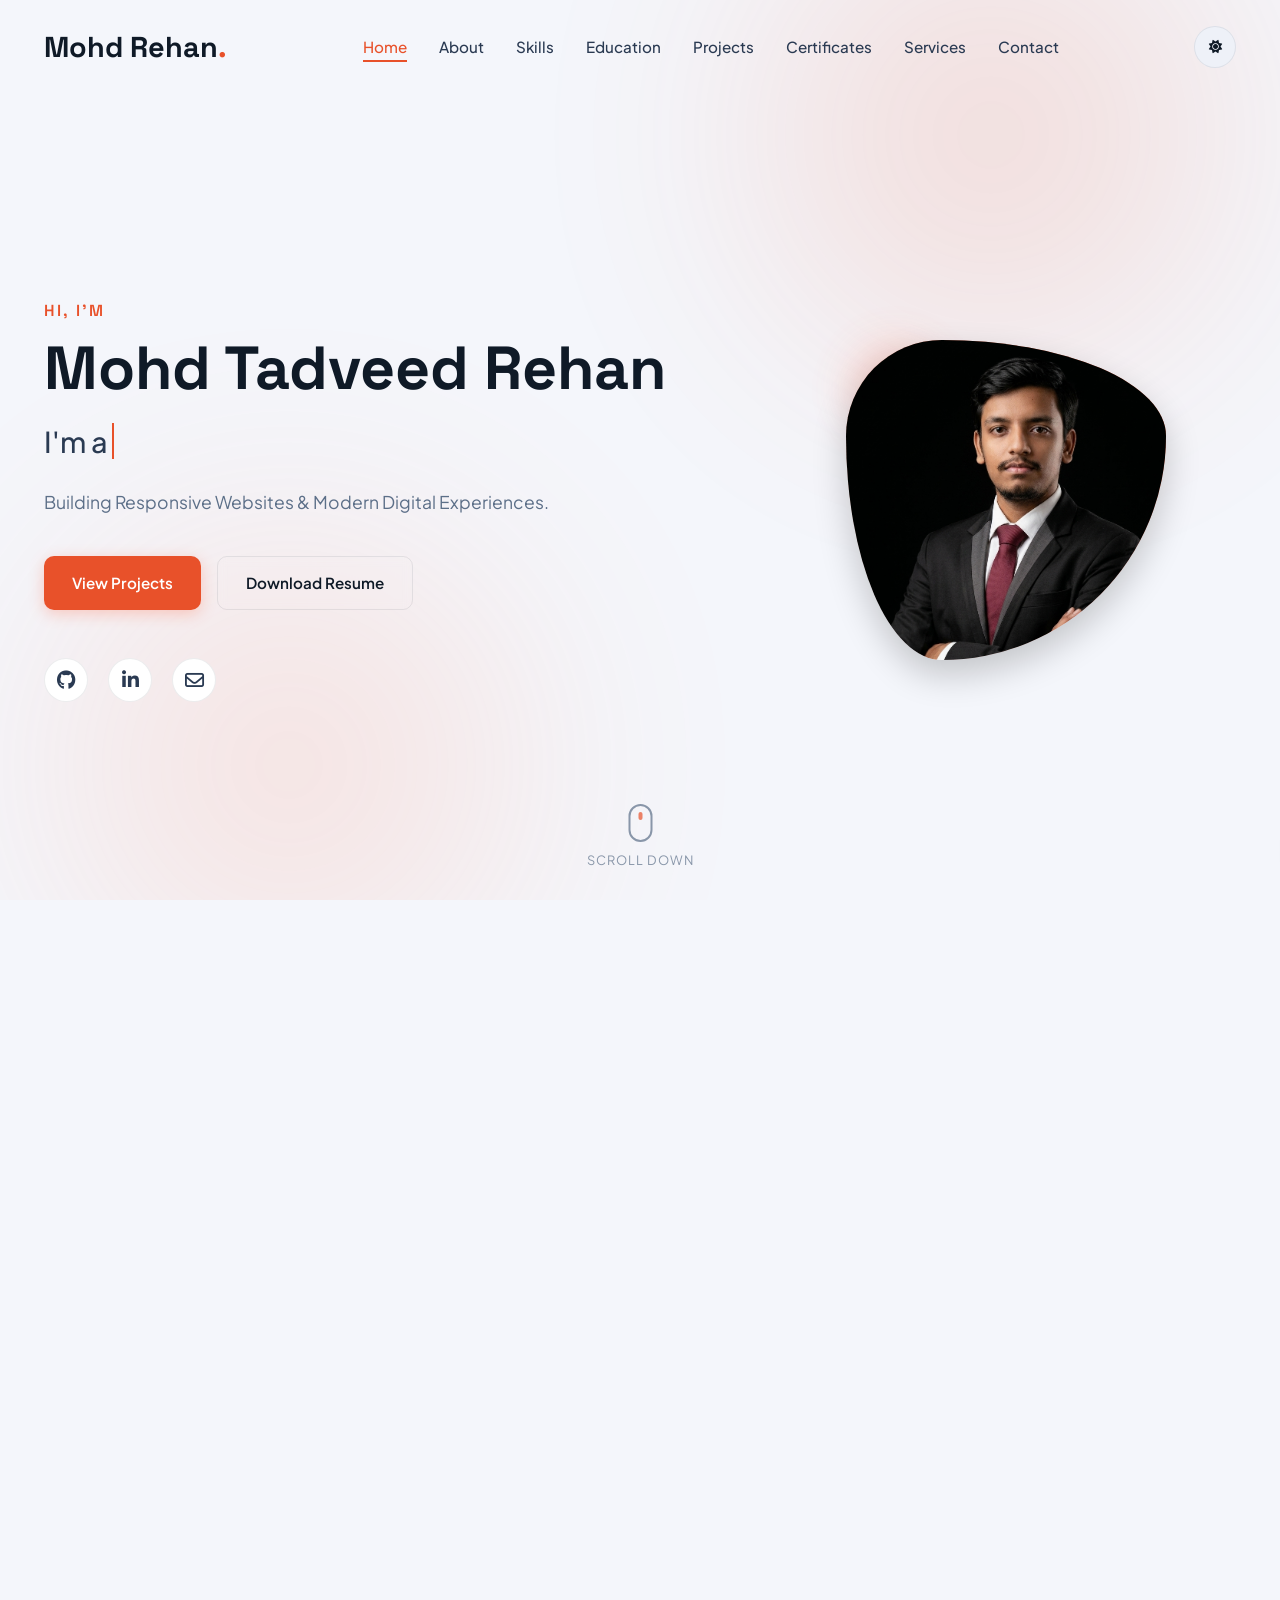
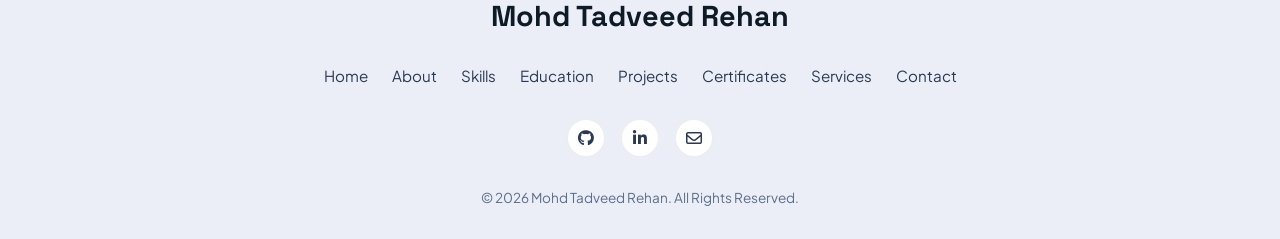
==== index.html @ b13b18f3 "#" ====
<!DOCTYPE html>
<html lang="en">

<head>
    <meta charset="UTF-8">
    <meta name="viewport" content="width=device-width, initial-scale=1.0">
    <meta name="description"
        content="Mohd Tadveed Rehan - Premium Web Developer Portfolio. Frontend Developer, Web Developer, and BCA Student specialized in building responsive modern digital experiences.">
    <meta name="keywords"
        content="Mohd Tadveed Rehan, Web Developer, Frontend Developer, BCA Student, Portfolio, HTML, CSS, JavaScript, Responsive Design">
    <meta name="author" content="Mohd Tadveed Rehan">
    
    <!-- Open Graph / Facebook -->
    <meta property="og:type" content="website">
    <meta property="og:url" content="https://portfolio-gamma-brown-76.vercel.app">
    <meta property="og:title" content="Mohd Tadveed Rehan | Premium Web Developer Portfolio">
    <meta property="og:description" content="Frontend Developer, Web Developer, and BCA Student specialized in building responsive modern digital experiences.">
    <meta property="og:image" content="assets/images/preview.png">

    <!-- Twitter -->
    <meta property="twitter:card" content="summary_large_image">
    <meta property="twitter:url" content="https://portfolio-gamma-brown-76.vercel.app">
    <meta property="twitter:title" content="Mohd Tadveed Rehan | Premium Web Developer Portfolio">
    <meta property="twitter:description" content="Frontend Developer, Web Developer, and BCA Student specialized in building responsive modern digital experiences.">
    <meta property="twitter:image" content="assets/images/preview.png">

    <title>Mohd Tadveed Rehan | Portfolio</title>
    
    <!-- Custom SVG Favicon -->
    <link rel="icon" type="image/svg+xml" href="data:image/svg+xml,%3Csvg xmlns='http://www.w3.org/2000/svg' viewBox='0 0 100 100'%3E%3Crect width='100' height='100' rx='22' fill='%230a1220'/%3E%3Ctext y='.74em' x='15' font-size='56' font-family='monospace' font-weight='bold' fill='%23ff6b4a'%3EM%3C/text%3E%3Ctext y='.74em' x='50' font-size='56' font-family='monospace' font-weight='bold' fill='%23ff9473'%3ER%3C/text%3E%3C/svg%3E">
    
    <link rel="stylesheet" href="https://cdnjs.cloudflare.com/ajax/libs/font-awesome/6.4.0/css/all.min.css">
    
    <!-- Early theme init script to prevent layout flashes -->
    <script>
        (function() {
            const theme = localStorage.getItem('portfolio-theme') || 'dark';
            document.documentElement.setAttribute('data-theme', theme);
        })();
    </script>
    
    <!-- Main Stylesheet -->
    <link rel="stylesheet" href="style.css">
</head>

<body>

    <div id="scroll-progress"></div>

    <div class="custom-cursor"></div>
    <div class="custom-cursor-dot"></div>

    <header class="header">
        <div class="nav-container container">
            <a href="#" class="logo">Mohd Rehan<span>.</span></a>

            <nav class="nav-menu" id="nav-menu">
                <ul class="nav-list">
                    <li><a href="#home" class="nav-link active">Home</a></li>
                    <li><a href="#about" class="nav-link">About</a></li>
                    <li><a href="#skills" class="nav-link">Skills</a></li>
                    <li><a href="#education" class="nav-link">Education</a></li>
                    <li><a href="#projects" class="nav-link">Projects</a></li>
                    <li><a href="#certificates" class="nav-link">Certificates</a></li>
                    <li><a href="#services" class="nav-link">Services</a></li>
                    <li><a href="#contact" class="nav-link">Contact</a></li>
                </ul>
            </nav>

            <div class="nav-actions">
                <button id="theme-toggle" type="button" aria-label="Toggle theme" class="theme-btn">
                    <i class="fas fa-moon"></i>
                </button>
                <button class="hamburger" id="hamburger" aria-label="Menu" type="button">
                    <span class="bar"></span>
                    <span class="bar"></span>
                    <span class="bar"></span>
                </button>
            </div>
        </div>
    </header>

    <main>
        <section id="home" class="hero-section">
            <canvas id="particle-canvas"></canvas>
            <div class="gradient-blob blob-1"></div>
            <div class="gradient-blob blob-2"></div>

            <div class="container hero-container">
                <div class="hero-content">
                    <p class="hero-greeting">Hi, I'm</p>
                    <h1 class="hero-title">Mohd Tadveed Rehan</h1>
                    <h2 class="hero-subtitle">I'm a <span class="typing-text"
                            data-words='["Web Developer","Web Designer","BCA Student"]'></span>
                    </h2>
                    <p class="hero-tagline">Building Responsive Websites & Modern Digital Experiences.</p>

                    <div class="hero-cta">
                        <a href="#projects" class="btn btn-primary">View Projects</a>
                        <a href="assets/Mohd Rehan Resume.pdf" class="btn btn-secondary">Download Resume</a>
                    </div>

                    <div class="hero-socials">
                        <a href="https://github.com/mohdrehxn" target="_blank" rel="noopener" aria-label="GitHub"><i
                                class="fab fa-github"></i></a>
                        <a href="https://linkedin.com/in/mohdrehxn" target="_blank" rel="noopener"
                            aria-label="LinkedIn"><i class="fab fa-linkedin-in"></i></a>
                        <a href="mailto:rehanaisha28@gmail.com" aria-label="Email"><i class="far fa-envelope"></i></a>
                    </div>
                </div>

                <div class="hero-image-container">
                    <div class="hero-illustration">
                        <div class="grid-overlay"></div>
                        <div class="sphere"></div>
                    </div>
                </div>
            </div>

            <!-- Scroll Indicator -->
            <div class="scroll-indicator">
                <div class="mouse">
                    <div class="wheel"></div>
                </div>
                <span>Scroll Down</span>
            </div>
        </section>

        <section id="about" class="about-section section-padding scroll-reveal">
            <div class="container">
                <div class="section-header">
                    <h2 class="section-title">About Me</h2>
                    <div class="title-line"></div>
                </div>

                <div class="about-grid">
                    <div class="about-text-card glass-card">
                        <h3>Who I Am</h3>
                        <p>I am a passionate Frontend Developer and BCA student with expertise in HTML, CSS, JavaScript,
                            and modern web development practices. I enjoy building responsive, user-friendly websites
                            and continuously learning new technologies to build interactive environments.</p>
                    </div>

                    <div class="stats-grid">
                        <div class="stat-card glass-card counter-box">
                            <i class="fas fa-graduation-cap stat-icon"></i>
                            <span class="stat-number" data-target="3">0</span><span>+</span>
                            <p class="stat-label">Years Learning</p>
                        </div>
                        <div class="stat-card glass-card counter-box">
                            <i class="fas fa-project-diagram stat-icon"></i>
                            <span class="stat-number" data-target="15">0</span><span>+</span>
                            <p class="stat-label">Projects Completed</p>
                        </div>
                        <div class="stat-card glass-card counter-box">
                            <i class="fas fa-code stat-icon"></i>
                            <span class="stat-number" data-target="12">0</span><span>+</span>
                            <p class="stat-label">Technologies Mastered</p>
                        </div>
                        <div class="stat-card glass-card counter-box">
                            <i class="fas fa-award stat-icon"></i>
                            <span class="stat-number" data-target="5">0</span><span>+</span>
                            <p class="stat-label">Certifications</p>
                        </div>
                    </div>
                </div>
            </div>
        </section>

        <section id="skills" class="skills-section section-padding scroll-reveal">
            <div class="container">
                <div class="section-header">
                    <h2 class="section-title">Technical Expertise</h2>
                    <div class="title-line"></div>
                </div>

                <div class="skills-grid">
                    <div class="skill-category glass-card">
                        <h3><i class="fas fa-laptop-code"></i> Frontend</h3>
                        <div class="skill-item">
                            <div class="skill-info"><span>HTML5</span><span>95%</span></div>
                            <div class="progress-bar">
                                <div class="progress-fill" data-progress="95%"></div>
                            </div>
                        </div>
                        <div class="skill-item">
                            <div class="skill-info"><span>CSS3</span><span>90%</span></div>
                            <div class="progress-bar">
                                <div class="progress-fill" data-progress="90%"></div>
                            </div>
                        </div>
                        <div class="skill-item">
                            <div class="skill-info"><span>JavaScript</span><span>85%</span></div>
                            <div class="progress-bar">
                                <div class="progress-fill" data-progress="85%"></div>
                            </div>
                        </div>
                    </div>

                    <div class="skill-category glass-card">
                        <h3><i class="fas fa-server"></i> Backend & Database</h3>
                        <div class="skill-item">
                            <div class="skill-info"><span>ASP.NET</span><span>70%</span></div>
                            <div class="progress-bar">
                                <div class="progress-fill" data-progress="70%"></div>
                            </div>
                        </div>
                        <div class="skill-item">
                            <div class="skill-info"><span>Node.js (Basic)</span><span>60%</span></div>
                            <div class="progress-bar">
                                <div class="progress-fill" data-progress="60%"></div>
                            </div>
                        </div>
                        <div class="skill-item">
                            <div class="skill-info"><span>MySQL</span><span>75%</span></div>
                            <div class="progress-bar">
                                <div class="progress-fill" data-progress="75%"></div>
                            </div>
                        </div>
                    </div>

                    <div class="skill-category glass-card">
                        <h3><i class="fas fa-tools"></i> Development Tools</h3>
                        <div class="skill-item">
                            <div class="skill-info"><span>Git & GitHub</span><span>85%</span></div>
                            <div class="progress-bar">
                                <div class="progress-fill" data-progress="85%"></div>
                            </div>
                        </div>
                        <div class="skill-item">
                            <div class="skill-info"><span>VS Code</span><span>90%</span></div>
                            <div class="progress-bar">
                                <div class="progress-fill" data-progress="90%"></div>
                            </div>
                        </div>
                    </div>

                    <div class="skill-category glass-card">
                        <h3><i class="fas fa-cubes"></i> Architecture & Frameworks</h3>
                        <div class="skill-item">
                            <div class="skill-info"><span>Responsive Web Design</span><span>95%</span></div>
                            <div class="progress-bar">
                                <div class="progress-fill" data-progress="95%"></div>
                            </div>
                        </div>
                        <div class="skill-item">
                            <div class="skill-info"><span>Cross-Browser Compatibility</span><span>90%</span></div>
                            <div class="progress-bar">
                                <div class="progress-fill" data-progress="90%"></div>
                            </div>
                        </div>
                        <div class="skill-item">
                            <div class="skill-info"><span>UI/UX Design Concept</span><span>80%</span></div>
                            <div class="progress-bar">
                                <div class="progress-fill" data-progress="80%"></div>
                            </div>
                        </div>
                    </div>
                </div>
            </div>
        </section>

        <section id="education" class="education-section section-padding scroll-reveal">
            <div class="container">
                <div class="section-header">
                    <h2 class="section-title">Education</h2>
                    <div class="title-line"></div>
                </div>

                <div class="timeline">
                    <div class="timeline-item glass-card">
                        <div class="timeline-dot"></div>
                        <div class="timeline-date">2023 - 2026</div>
                        <h3 class="timeline-title">Bachelor of Computer Applications (BCA)</h3>
                        <p class="timeline-institution">ST. Joseph's Degree College</p>
                        <p class="timeline-university"><i class="fas fa-university"></i> Affiliated with Osmania University</p>
                        <p class="timeline-desc">Focused on Software Engineering architectures, relational systems,
                            computational theory, algorithms, and core modern software stacks.</p>
                    </div>
                </div>
            </div>
        </section>

        <section id="projects" class="projects-section section-padding scroll-reveal">
            <div class="container">
                <div class="section-header">
                    <h2 class="section-title">Projects Portfolio</h2>
                    <div class="title-line"></div>
                </div>

                <div class="project-filters">
                    <button class="filter-btn active" data-filter="all" type="button">All Ecosystems</button>
                    <button class="filter-btn" data-filter="frontend" type="button">Frontend</button>
                    <button class="filter-btn" data-filter="backend" type="button">Enterprise/.NET</button>
                    <button class="filter-btn" data-filter="ai" type="button">Artificial Intelligence</button>
                </div>

                <div class="projects-grid">
                    <!-- Frontend Project Card -->
                    <div class="project-card glass-card" data-category="frontend">
                        <div class="project-img-wrapper">
                            <div class="project-placeholder-img graphic-frontend">
                                <div class="project-mockup code-editor">
                                    <div class="editor-header">
                                        <span class="dot red"></span>
                                        <span class="dot yellow"></span>
                                        <span class="dot green"></span>
                                        <span class="file-name">portfolio.js</span>
                                    </div>
                                    <div class="editor-body">
                                        <div class="code-line"><span class="keyword">const</span> tadveed = <span class="string">"developer"</span>;</div>
                                        <div class="code-line"><span class="keyword">const</span> site = <span class="string">"interactive"</span>;</div>
                                        <div class="code-line indent"><span class="function">initCustomCursor</span>();</div>
                                    </div>
                                </div>
                            </div>
                        </div>
                        <div class="project-info">
                            <span class="project-tag">Frontend Stack</span>
                            <h3>Personal Portfolio Website</h3>
                            <p>Premium portfolio structural baseline created dynamically using clean native JavaScript and vanilla structural components.</p>
                            <div class="project-tech">
                                <span>HTML5</span><span>CSS3</span><span>ES6 JS</span>
                            </div>
                            <div class="project-links">
                                <a href="#" class="btn btn-sm btn-primary"><i class="fas fa-external-link-alt"></i> Live Demo</a>
                                <a href="https://github.com/mohdrehxn" target="_blank" rel="noopener"
                                    class="btn btn-sm btn-secondary"><i class="fab fa-github"></i> GitHub</a>
                            </div>
                        </div>
                    </div>

                    <!-- Backend Project Card -->
                    <div class="project-card glass-card" data-category="backend">
                        <div class="project-img-wrapper">
                            <div class="project-placeholder-img graphic-backend">
                                <div class="project-mockup database-nodes">
                                    <div class="node"><i class="fas fa-server"></i> API</div>
                                    <div class="node-line"></div>
                                    <div class="node"><i class="fas fa-database"></i> DB</div>
                                </div>
                            </div>
                        </div>
                        <div class="project-info">
                            <span class="project-tag">ASP.NET System</span>
                            <h3>Student Information System</h3>
                            <p>An enterprise-ready registration, storage infrastructure, and structured authentication system designed for university performance indexing.</p>
                            <div class="project-tech">
                                <span>ASP.NET</span><span>C#</span><span>MySQL</span>
                            </div>
                            <div class="project-links">
                                <a href="#" class="btn btn-sm btn-primary"><i class="fas fa-external-link-alt"></i> Live Demo</a>
                                <a href="https://github.com/mohdrehxn" target="_blank" rel="noopener"
                                    class="btn btn-sm btn-secondary"><i class="fab fa-github"></i> GitHub</a>
                            </div>
                        </div>
                    </div>

                    <!-- AI Project Card -->
                    <div class="project-card glass-card" data-category="ai">
                        <div class="project-img-wrapper">
                            <div class="project-placeholder-img graphic-ai">
                                <div class="project-mockup ai-neural">
                                    <div class="neural-nodes">
                                        <span class="pulse-ring"></span>
                                        <i class="fas fa-brain"></i>
                                    </div>
                                </div>
                            </div>
                        </div>
                        <div class="project-info">
                            <span class="project-tag">IBM Watsonx</span>
                            <h3>Agentic AI Application</h3>
                            <p>Developed an Agentic AI application using IBM Watsonx.ai and IBM Cloud to automate task execution and improve decision making, leveraging cognitive execution engines.</p>
                            <div class="project-tech">
                                <span>Watsonx.ai</span><span>IBM Cloud</span><span>NodeJS</span>
                            </div>
                            <div class="project-links">
                                <a href="#" class="btn btn-sm btn-primary"><i class="fas fa-external-link-alt"></i> Live Demo</a>
                                <a href="https://github.com/mohdrehxn" target="_blank" rel="noopener"
                                    class="btn btn-sm btn-secondary"><i class="fab fa-github"></i> GitHub</a>
                            </div>
                        </div>
                    </div>
                </div>
            </div>
        </section>

        <section id="certificates" class="certifications-section section-padding scroll-reveal">
            <div class="container">
                <div class="section-header">
                    <h2 class="section-title">Certifications</h2>
                    <div class="title-line"></div>
                </div>

                <div class="certifications-grid">
                    <div class="cert-card glass-card">
                        <div class="cert-icon-wrapper"><i class="fas fa-certificate"></i></div>
                        <div>
                            <h3>UI/UX for Beginners</h3>
                            <p class="cert-provider">Great Learning</p>
                            <p class="cert-details">Acquired validated insights covering layout structures, color theories, visual hierarchies, and atomic prototyping vectors.</p>
                        </div>
                    </div>

                    <div class="cert-card glass-card">
                        <div class="cert-icon-wrapper"><i class="fas fa-shield-halved"></i></div>
                        <div>
                            <h3>AI & Machine Learning Projects</h3>
                            <p class="cert-provider">IBM Cloud</p>
                            <p class="cert-details">Architected structural processing pipelines using model tuning spaces, deployments, and dynamic endpoint scaling matrices.</p>
                        </div>
                    </div>
                </div>
            </div>
        </section>

        <section id="services" class="services-section section-padding scroll-reveal">
            <div class="container">
                <div class="section-header">
                    <h2 class="section-title">Services Offered</h2>
                    <div class="title-line"></div>
                </div>

                <div class="services-grid">
                    <div class="service-card glass-card">
                        <i class="fas fa-globe service-icon"></i>
                        <h3>Web Development</h3>
                        <p>Building high-performance, responsive websites with clean code structures, fast loading times, and SEO-friendly architectures.</p>
                    </div>
                    <div class="service-card glass-card">
                        <i class="fas fa-code-branch service-icon"></i>
                        <h3>Frontend Development</h3>
                        <p>Creating interactive, fluid user interfaces with modern JavaScript, seamless transitions, and responsive layouts.</p>
                    </div>
                    <div class="service-card glass-card">
                        <i class="fas fa-bezier-curve service-icon"></i>
                        <h3>UI/UX Design</h3>
                        <p>Designing clean, modern user experiences with high-fidelity mockups, visual hierarchy, and intuitive user flows.</p>
                    </div>
                    <div class="service-card glass-card">
                        <i class="fas fa-gauge-high service-icon"></i>
                        <h3>Website Maintenance</h3>
                        <p>Optimizing page speeds, updating dependencies, fixing layout issues, and ensuring cross-browser compatibility and accessibility.</p>
                    </div>
                </div>
            </div>
        </section>

        <section id="contact" class="contact-section section-padding scroll-reveal">
            <div class="container">
                <div class="section-header">
                    <h2 class="section-title">Get In Touch</h2>
                    <div class="title-line"></div>
                </div>

                <div class="contact-grid">
                    <div class="contact-info-panel">
                        <div class="contact-card-item glass-card">
                            <i class="fas fa-envelope"></i>
                            <div>
                                <h4>Email Me</h4>
                                <a href="mailto:rehanaisha28@gmail.com">rehanaisha28@gmail.com</a>
                            </div>
                        </div>
                        <div class="contact-card-item glass-card">
                            <i class="fab fa-github"></i>
                            <div>
                                <h4>Open Source Profile</h4>
                                <a href="https://github.com/mohdrehxn" target="_blank"
                                    rel="noopener">github.com/mohdrehxn</a>
                            </div>
                        </div>
                        <div class="contact-card-item glass-card">
                            <i class="fab fa-linkedin"></i>
                            <div>
                                <h4>Professional Network</h4>
                                <a href="https://linkedin.com/in/mohdrehxn" target="_blank"
                                    rel="noopener">linkedin.com/in/mohdrehxn</a>
                            </div>
                        </div>
                    </div>

                    <div class="contact-form-wrapper glass-card">
                        <form id="portfolio-contact-form" novalidate>
                            <div class="form-group">
                                <label for="form-name">Full Name</label>
                                <input type="text" id="form-name" required placeholder="John Doe">
                                <span class="error-msg">Please enter your name (at least 2 characters).</span>
                            </div>
                            <div class="form-group">
                                <label for="form-email">Email Address</label>
                                <input type="email" id="form-email" required placeholder="john@example.com">
                                <span class="error-msg">Please enter a valid email address.</span>
                            </div>
                            <div class="form-group">
                                <label for="form-subject">Subject</label>
                                <input type="text" id="form-subject" required
                                    placeholder="Project Alliance Opportunity">
                                <span class="error-msg">Please enter a subject (at least 3 characters).</span>
                            </div>
                            <div class="form-group">
                                <label for="form-message">Message Details</label>
                                <textarea id="form-message" rows="5" required
                                    placeholder="Elaborate project parameters..."></textarea>
                                <span class="error-msg">Please write a message (at least 10 characters).</span>
                            </div>
                            <button type="submit" class="btn btn-primary btn-block">
                                <span class="btn-text">Send Message</span>
                                <i class="fas fa-paper-plane"></i>
                            </button>
                        </form>
                    </div>
                </div>
            </div>
        </section>
    </main>

    <footer class="footer">
        <div class="container footer-content">
            <a href="#" class="logo">Mohd Tadveed Rehan</a>
            <ul class="footer-links">
                <li><a href="#home">Home</a></li>
                <li><a href="#about">About</a></li>
                <li><a href="#skills">Skills</a></li>
                <li><a href="#education">Education</a></li>
                <li><a href="#projects">Projects</a></li>
                <li><a href="#certificates">Certificates</a></li>
                <li><a href="#services">Services</a></li>
                <li><a href="#contact">Contact</a></li>
            </ul>
            <div class="footer-socials">
                <a href="https://github.com/mohdrehxn" target="_blank" rel="noopener noreferrer" aria-label="GitHub"><i
                        class="fab fa-github"></i></a>
                <a href="https://linkedin.com/in/mohdrehxn" target="_blank" rel="noopener noreferrer"
                    aria-label="LinkedIn"><i class="fab fa-linkedin-in"></i></a>
                <a href="mailto:rehanaisha28@gmail.com" aria-label="Email"><i class="far fa-envelope"></i></a>
            </div>
            <p class="copyright">&copy; 2026 Mohd Tadveed Rehan. All Rights Reserved.</p>
        </div>
    </footer>

    <button id="back-to-top" aria-label="Return to top" type="button"><i class="fas fa-arrow-up"></i></button>

    <!-- Main Logic Script -->
    <script src="script.js"></script>
</body>

</html>
---- style.css ----
/* ==========================================================================
   GLOBAL VARIABLES & IMPORTS
   ========================================================================== */
@import url('https://fonts.googleapis.com/css2?family=Plus+Jakarta+Sans:wght@300;400;500;600;700;800&family=Space+Grotesk:wght@400;500;600;700&display=swap');

:root {
    /* Color Tokens - Default Dark Mode Theme Base */
    --bg-primary: #060b12;
    --bg-secondary: #0a1220;
    --surface: #0f1a27;
    --surface-2: #14212f;
    --accent-primary: #ff6b4a;
    --accent-secondary: #ff9473;
    --text-primary: #f5f7fb;
    --text-secondary: #c8d3e3;
    --text-muted: #8a9ab5;

    /* Effects and Custom Engine Properties */
    --glass-border: rgba(255, 255, 255, 0.05);
    --glass-bg: rgba(15, 26, 39, 0.65);
    --shadow-main: rgba(2, 4, 7, 0.5);
    --radius-lg: 16px;
    --radius-md: 10px;
    --radius-sm: 6px;
    --font-heading: 'Space Grotesk', sans-serif;
    --font-body: 'Plus Jakarta Sans', sans-serif;
    --transition: all 0.4s cubic-bezier(0.16, 1, 0.3, 1);
}

/* Light Theme Variables Override mapping */
[data-theme="light"] {
    --bg-primary: #f4f6fb;
    --bg-secondary: #ebeef7;
    --surface: #ffffff;
    --surface-2: #eef1f8;
    --accent-primary: #e8512a;
    --accent-secondary: #ff7a55;
    --text-primary: #0f1a27;
    --text-secondary: #2a3a52;
    --text-muted: #5c6f88;

    --glass-border: rgba(15, 26, 39, 0.08);
    --glass-bg: rgba(255, 255, 255, 0.75);
    --shadow-main: rgba(42, 58, 82, 0.08);
}

/* ==========================================================================
   RESET & SYSTEM CONTROLS
   ========================================================================== */
*,
*::before,
*::after {
    box-sizing: border-box;
    margin: 0;
    padding: 0;
}

:focus-visible {
    outline: 2px solid var(--accent-primary);
    outline-offset: 3px;
}

html {
    scroll-behavior: smooth;
    font-size: 16px;
    overflow-x: hidden;
    overflow-y: auto;
}

/* Respect reduced motion while keeping anchor scrolling usable */
@media (prefers-reduced-motion: reduce) {
    html {
        scroll-behavior: auto;
    }
}

body {
    background-color: var(--bg-primary);
    color: var(--text-primary);
    font-family: var(--font-body);
    line-height: 1.6;
    overflow-x: hidden;
    overflow-y: auto;
    transition: background-color 0.3s ease, color 0.3s ease;
}

a {
    color: inherit;
    text-decoration: none;
    transition: var(--transition);
}

ul {
    list-style: none;
}

img {
    max-width: 100%;
    display: block;
}

.container {
    width: 100%;
    max-width: 1240px;
    margin: 0 auto;
    padding: 0 24px;
}

.section-padding {
    padding: 120px 0;
}

/* Custom System Components */
.glass-card {
    background: var(--glass-bg);
    -webkit-backdrop-filter: blur(12px);
    backdrop-filter: blur(12px);
    border: 1px solid var(--glass-border);
    border-radius: var(--radius-lg);
    box-shadow: 0 8px 32px 0 var(--shadow-main);
    transition: var(--transition);
}

/* ==========================================================================
   SCROLL BAR & CURSOR ANIMATION
   ========================================================================== */
::-webkit-scrollbar {
    width: 8px;
}

::-webkit-scrollbar-track {
    background: var(--bg-primary);
}

::-webkit-scrollbar-thumb {
    background: var(--surface-2);
    border-radius: 4px;
}

::-webkit-scrollbar-thumb:hover {
    background: var(--accent-primary);
}

#scroll-progress {
    position: fixed;
    top: 0;
    left: 0;
    height: 4px;
    background: linear-gradient(90deg, var(--accent-primary), var(--accent-secondary));
    width: 0%;
    z-index: 9999;
    transition: width 0.1s linear;
}

.custom-cursor {
    width: 32px;
    height: 32px;
    border: 2px solid var(--accent-primary);
    border-radius: 50%;
    position: fixed;
    top: 0;
    left: 0;
    transform: translate(-50%, -50%);
    pointer-events: none;
    z-index: 10000;
    opacity: 0;
    transition: width 0.2s ease, height 0.2s ease, background-color 0.2s ease, opacity 0.3s ease;
}

.custom-cursor-dot {
    width: 6px;
    height: 6px;
    background-color: var(--accent-secondary);
    border-radius: 50%;
    position: fixed;
    top: 0;
    left: 0;
    transform: translate(-50%, -50%);
    pointer-events: none;
    z-index: 10001;
    opacity: 0;
    transition: opacity 0.3s ease;
}

/* When custom cursor is active, hide default mouse cursor */
body.has-custom-cursor {
    cursor: none;
}
body.has-custom-cursor a,
body.has-custom-cursor button,
body.has-custom-cursor .filter-btn,
body.has-custom-cursor .project-card {
    cursor: none;
}

/* ==========================================================================
   NAVIGATION ENGINE
   ========================================================================== */
.header {
    position: fixed;
    top: 0;
    left: 0;
    width: 100%;
    z-index: 1000;
    background: transparent;
    transition: var(--transition);
    padding: 24px 0;
}

.header.scrolled {
    padding: 14px 0;
    background: var(--glass-bg);
    -webkit-backdrop-filter: blur(16px);
    backdrop-filter: blur(16px);
    border-bottom: 1px solid var(--glass-border);
    box-shadow: 0 4px 20px rgba(0, 0, 0, 0.1);
}

.nav-container {
    display: flex;
    justify-content: space-between;
    align-items: center;
}

.logo {
    font-family: var(--font-heading);
    font-size: 1.8rem;
    font-weight: 700;
    color: var(--text-primary);
}

.logo span {
    color: var(--accent-primary);
}

.nav-list {
    display: flex;
    gap: 32px;
}

.nav-link {
    font-size: 0.95rem;
    font-weight: 500;
    color: var(--text-secondary);
    position: relative;
    padding: 6px 0;
}

.nav-link::after {
    content: '';
    position: absolute;
    bottom: 0;
    left: 0;
    width: 0;
    height: 2px;
    background: var(--accent-primary);
    transition: var(--transition);
}

.nav-link:hover,
.nav-link.active {
    color: var(--accent-primary);
}

.nav-link:hover::after,
.nav-link.active::after {
    width: 100%;
}

.nav-actions {
    display: flex;
    align-items: center;
    gap: 20px;
}

.theme-btn {
    background: var(--surface-2);
    border: 1px solid var(--glass-border);
    color: var(--text-primary);
    width: 42px;
    height: 42px;
    border-radius: 50%;
    cursor: pointer;
    display: flex;
    align-items: center;
    justify-content: center;
    transition: var(--transition);
}

.theme-btn:hover {
    color: var(--accent-primary);
    transform: rotate(15deg);
}

.hamburger {
    display: none;
    width: 42px;
    height: 42px;
    background: transparent;
    border: none;
    outline: none;
    cursor: pointer;
    flex-direction: column;
    justify-content: center;
    align-items: center;
    gap: 5px;
    padding: 0;
}

.hamburger .bar {
    display: block;
    width: 24px;
    height: 2px;
    background: var(--text-primary);
    border-radius: 999px;
    transition: all 0.3s ease;
}

@media (max-width: 992px) {
    .hamburger {
        display: flex;
    }
}

.hamburger.open .bar:nth-child(1) {
    transform: translateY(7px) rotate(45deg);
}

.hamburger.open .bar:nth-child(2) {
    opacity: 0;
}

.hamburger.open .bar:nth-child(3) {
    transform: translateY(-7px) rotate(-45deg);
}

/* ==========================================================================
   HERO FRAMEWORK (CANVAS & BG)
   ========================================================================== */
.hero-section {
    min-height: 100vh;
    display: flex;
    align-items: center;
    position: relative;
    overflow: hidden;
    padding-top: 100px;
}

#particle-canvas {
    position: absolute;
    top: 0;
    left: 0;
    width: 100%;
    height: 100%;
    z-index: 1;
    pointer-events: none;
}

.gradient-blob {
    position: absolute;
    width: 450px;
    height: 450px;
    border-radius: 50%;
    filter: blur(130px);
    opacity: 0.15;
    z-index: 2;
    pointer-events: none;
    animation: blobAnimation 12s infinite alternate ease-in-out;
}

.blob-1 {
    background: var(--accent-primary);
    top: -10%;
    right: 5%;
}

.blob-2 {
    background: var(--accent-secondary);
    bottom: -10%;
    left: 5%;
    animation-delay: 4s;
}

.hero-container {
    display: grid;
    grid-template-columns: 1.2fr 0.8fr;
    gap: 40px;
    align-items: center;
    position: relative;
    z-index: 3;
}

.hero-content {
    display: flex;
    flex-direction: column;
}

.hero-greeting {
    color: var(--accent-primary);
    font-family: var(--font-heading);
    font-weight: 600;
    letter-spacing: 2px;
    text-transform: uppercase;
    margin-bottom: 12px;
}

.hero-title {
    font-family: var(--font-heading);
    font-size: 3.8rem;
    font-weight: 700;
    line-height: 1.1;
    margin-bottom: 16px;
}

.hero-subtitle {
    font-size: 1.8rem;
    font-weight: 500;
    color: var(--text-secondary);
    margin-bottom: 24px;
}

.typing-text {
    color: var(--accent-primary);
    border-right: 2px solid var(--accent-primary);
    padding-right: 4px;
    animation: blink 0.75s step-end infinite;
}

.hero-tagline {
    font-size: 1.1rem;
    color: var(--text-muted);
    max-width: 540px;
    margin-bottom: 40px;
}

/* Scroll Down Mouse Indicator */
.scroll-indicator {
    position: absolute;
    bottom: 30px;
    left: 50%;
    transform: translateX(-50%);
    display: flex;
    flex-direction: column;
    align-items: center;
    gap: 8px;
    font-size: 0.8rem;
    color: var(--text-muted);
    letter-spacing: 1px;
    text-transform: uppercase;
    z-index: 3;
    pointer-events: none;
    opacity: 0.7;
    transition: var(--transition);
}

.scroll-indicator:hover {
    opacity: 1;
}

.scroll-indicator .mouse {
    width: 24px;
    height: 38px;
    border: 2px solid var(--text-muted);
    border-radius: 12px;
    position: relative;
}

.scroll-indicator .wheel {
    width: 4px;
    height: 8px;
    background-color: var(--accent-primary);
    border-radius: 2px;
    position: absolute;
    top: 6px;
    left: 50%;
    transform: translateX(-50%);
    animation: scrollWheel 1.6s infinite ease-in-out;
}

@keyframes scrollWheel {
    0% { top: 6px; opacity: 1; }
    100% { top: 22px; opacity: 0; }
}

/* Buttons Engine */
.btn {
    display: inline-flex;
    align-items: center;
    gap: 10px;
    padding: 14px 28px;
    border-radius: var(--radius-md);
    font-weight: 600;
    font-size: 0.95rem;
    cursor: pointer;
    transition: var(--transition);
}

.btn-primary {
    background: var(--accent-primary);
    color: #ffffff;
    border: none;
    box-shadow: 0 4px 15px rgba(255, 107, 74, 0.3);
}

.btn-primary:hover {
    transform: translateY(-3px);
    box-shadow: 0 8px 25px rgba(255, 107, 74, 0.4);
}

.btn-secondary {
    background: transparent;
    color: var(--text-primary);
    border: 1px solid var(--glass-border);
    backdrop-filter: blur(4px);
}

.btn-secondary:hover {
    background: var(--surface-2);
    transform: translateY(-3px);
}

.btn-sm {
    padding: 8px 16px;
    font-size: 0.85rem;
}

.hero-cta {
    display: flex;
    gap: 16px;
    margin-bottom: 48px;
}

.hero-socials {
    display: flex;
    gap: 20px;
}

.hero-socials a {
    width: 44px;
    height: 44px;
    border-radius: 50%;
    background: var(--surface);
    border: 1px solid var(--glass-border);
    display: flex;
    align-items: center;
    justify-content: center;
    color: var(--text-secondary);
    font-size: 1.2rem;
}

.hero-socials a:hover {
    color: #ffffff;
    background: var(--accent-primary);
    transform: translateY(-5px);
}

/* Hero Illustration Geometry */
.hero-image-container {
    display: flex;
    justify-content: center;
    align-items: center;
}

.hero-illustration {
    position: relative;
    width: 320px;
    height: 320px;
    border-radius: 30% 70% 70% 30% / 30% 30% 70% 70%;
    background: linear-gradient(45deg, var(--surface-2), var(--accent-primary));
    animation: liquidMorph 8s ease-in-out infinite alternate;
    box-shadow: 0 15px 35px rgba(0, 0, 0, 0.2);
}

.grid-overlay {
    position: absolute;
    width: 100%;
    height: 100%;
    border-radius: inherit;
    background-image: url("assets/images/profile.png");
    background-repeat: no-repeat;
    background-position: center;
    background-size: cover;
    z-index: 1;
}

/* Empty Sphere Styling - Glow effect behind morphing profile blob */
.sphere {
    position: absolute;
    width: 140px;
    height: 140px;
    background: radial-gradient(circle, rgba(255, 107, 74, 0.45) 0%, transparent 70%);
    border-radius: 50%;
    top: -20px;
    left: -20px;
    filter: blur(15px);
    opacity: 0.7;
    animation: floatSphere 6s ease-in-out infinite alternate;
    z-index: -1;
}

@keyframes floatSphere {
    0% { transform: translateY(0) scale(1); }
    100% { transform: translateY(-15px) scale(1.1); }
}

/* ==========================================================================
   SECTIONS ARCHITECTURE (GLOBAL COMPONENT SETUP)
   ========================================================================== */
.section-header {
    text-align: center;
    margin-bottom: 70px;
}

.section-title {
    font-family: var(--font-heading);
    font-size: 2.5rem;
    font-weight: 700;
    letter-spacing: -0.5px;
    margin-bottom: 12px;
}

.title-line {
    width: 60px;
    height: 4px;
    background: var(--accent-primary);
    margin: 0 auto;
    border-radius: 2px;
}

.section {
    position: relative;
    z-index: 5;
    scroll-margin-top: 100px;
}

/* About Layout Mechanics */
.about-grid {
    display: grid;
    grid-template-columns: 1fr 1fr;
    gap: 40px;
}

.about-text-card {
    padding: 40px;
    display: flex;
    flex-direction: column;
    justify-content: center;
}

.about-text-card h3 {
    font-family: var(--font-heading);
    font-size: 1.8rem;
    margin-bottom: 16px;
}

.about-text-card p {
    color: var(--text-secondary);
}

.stats-grid {
    display: grid;
    grid-template-columns: 1fr 1fr;
    gap: 20px;
}

.stat-card {
    padding: 30px;
    text-align: center;
    position: relative;
    overflow: hidden;
}

.stat-card:hover {
    transform: translateY(-5px);
    border-color: var(--accent-primary);
}

.stat-card::after {
    content: '';
    position: absolute;
    top: 0; left: 0; width: 100%; height: 100%;
    background: radial-gradient(circle at top right, rgba(255, 107, 74, 0.05), transparent 60%);
    pointer-events: none;
}

.stat-icon {
    font-size: 2rem;
    color: var(--accent-primary);
    margin-bottom: 12px;
    transition: var(--transition);
}

.stat-card:hover .stat-icon {
    transform: translateY(-4px) scale(1.1);
}

.stat-number {
    font-family: var(--font-heading);
    font-size: 2.2rem;
    font-weight: 700;
    display: inline-block;
}

.stat-label {
    font-size: 0.9rem;
    color: var(--text-muted);
    margin-top: 4px;
}

/* ==========================================================================
   SKILLS PROGRESS MATRIX
   ========================================================================== */
.skills-grid {
    display: grid;
    grid-template-columns: repeat(auto-fit, minmax(280px, 1fr));
    gap: 24px;
}

.skill-category {
    padding: 30px;
}

.skill-category h3 {
    font-family: var(--font-heading);
    font-size: 1.3rem;
    margin-bottom: 24px;
    display: flex;
    align-items: center;
    gap: 12px;
    color: var(--text-primary);
}

.skill-category h3 i {
    color: var(--accent-primary);
}

.skill-item {
    margin-bottom: 20px;
}

.skill-info {
    display: flex;
    justify-content: space-between;
    font-size: 0.9rem;
    font-weight: 500;
    margin-bottom: 8px;
    color: var(--text-secondary);
}

.progress-bar {
    width: 100%;
    height: 6px;
    background: var(--surface-2);
    border-radius: 3px;
    overflow: hidden;
}

.progress-fill {
    width: 0%;
    height: 100%;
    background: linear-gradient(90deg, var(--accent-primary), var(--accent-secondary));
    border-radius: 3px;
    transition: width 1.5s cubic-bezier(0.1, 1, 0.1, 1);
}

/* ==========================================================================
   EDUCATION TIMELINE ENGINE
   ========================================================================== */
.timeline {
    max-width: 800px;
    margin: 0 auto;
    position: relative;
    border-left: 2px solid var(--surface-2);
    padding-left: 32px;
}

.timeline-item {
    padding: 32px;
    position: relative;
}

.timeline-dot {
    position: absolute;
    left: -42px;
    top: 42px;
    width: 18px;
    height: 18px;
    background: var(--bg-primary);
    border: 4px solid var(--accent-primary);
    border-radius: 50%;
    box-shadow: 0 0 10px var(--accent-primary);
}

.timeline-date {
    font-family: var(--font-heading);
    color: var(--accent-primary);
    font-weight: 600;
    margin-bottom: 8px;
}

.timeline-title {
    font-size: 1.4rem;
    font-weight: 600;
    margin-bottom: 6px;
}

.timeline-institution {
    font-size: 1rem;
    font-weight: 500;
    color: var(--text-secondary);
}

.timeline-university {
    font-size: 0.85rem;
    color: var(--text-muted);
    margin-bottom: 12px;
}

.timeline-desc {
    font-size: 0.95rem;
    color: var(--text-muted);
}

/* ==========================================================================
   PROJECTS MATRIX & GRID FILTERS
   ========================================================================== */
.project-filters {
    display: flex;
    justify-content: center;
    gap: 12px;
    margin-bottom: 48px;
    flex-wrap: wrap;
}

.filter-btn {
    background: var(--surface);
    border: 1px solid var(--glass-border);
    color: var(--text-secondary);
    padding: 10px 20px;
    border-radius: var(--radius-sm);
    cursor: pointer;
    font-family: var(--font-body);
    font-weight: 500;
    transition: var(--transition);
}

.filter-btn:hover,
.filter-btn.active {
    background: var(--accent-primary);
    color: #ffffff;
    border-color: var(--accent-primary);
}

.projects-grid {
    display: grid;
    grid-template-columns: repeat(auto-fit, minmax(340px, 1fr));
    gap: 30px;
}

.project-card {
    overflow: hidden;
    display: flex;
    flex-direction: column;
    height: 100%;
    position: relative;
    z-index: 1;
}

.project-card:hover {
    transform: translateY(-8px);
    box-shadow: 0 12px 40px rgba(0, 0, 0, 0.3);
    border-color: rgba(255, 107, 74, 0.2);
}

/* Spotlight Mouse Glow Hover Layer */
.project-card::before {
    content: '';
    position: absolute;
    top: 0; left: 0; right: 0; bottom: 0;
    background: radial-gradient(350px circle at var(--mouse-x, 0) var(--mouse-y, 0), rgba(255, 107, 74, 0.08), transparent 80%);
    pointer-events: none;
    z-index: 2;
    opacity: 0;
    transition: opacity 0.4s ease;
}

.project-card:hover::before {
    opacity: 1;
}

.project-img-wrapper {
    position: relative;
    width: 100%;
    height: 200px;
    background: var(--surface-2);
    overflow: hidden;
}

/* Modern Vector Mockups Inside Projects */
.project-placeholder-img {
    width: 100%;
    height: 100%;
    display: flex;
    align-items: center;
    justify-content: center;
    position: relative;
    background: var(--surface-2);
    overflow: hidden;
}

.project-placeholder-img::after {
    content: '';
    position: absolute;
    width: 100%;
    height: 100%;
    background: linear-gradient(0deg, var(--surface) 0%, transparent 100%);
    bottom: 0;
    left: 0;
    z-index: 1;
}

/* Abstract Mockup Windows styling replacing simple icons */
.project-mockup {
    width: 82%;
    height: 72%;
    background: rgba(8, 14, 24, 0.85);
    border: 1px solid var(--glass-border);
    border-radius: var(--radius-md);
    box-shadow: 0 8px 24px rgba(0, 0, 0, 0.4);
    font-family: 'Courier New', Courier, monospace;
    padding: 14px;
    display: flex;
    flex-direction: column;
    gap: 8px;
    font-size: 0.75rem;
    color: var(--text-secondary);
    transform: translateY(12px);
    transition: transform 0.4s cubic-bezier(0.16, 1, 0.3, 1);
    z-index: 2;
    box-sizing: border-box;
}

.project-card:hover .project-mockup {
    transform: translateY(2px) scale(1.02);
}

/* Code Editor mockup styles */
.code-editor .editor-header {
    display: flex;
    align-items: center;
    gap: 6px;
    border-bottom: 1px solid var(--glass-border);
    padding-bottom: 8px;
    width: 100%;
}

.code-editor .editor-header .dot {
    width: 8px;
    height: 8px;
    border-radius: 50%;
    display: inline-block;
}

.code-editor .editor-header .dot.red { background: #ff5f56; }
.code-editor .editor-header .dot.yellow { background: #ffbd2e; }
.code-editor .editor-header .dot.green { background: #27c93f; }

.code-editor .editor-header .file-name {
    margin-left: 6px;
    font-size: 0.65rem;
    color: var(--text-muted);
}

.code-editor .editor-body {
    display: flex;
    flex-direction: column;
    gap: 4px;
    padding-top: 6px;
    text-align: left;
}

.code-editor .code-line {
    white-space: nowrap;
}

.code-editor .code-line .keyword { color: #f472b6; }
.code-editor .code-line .string { color: #34d399; }
.code-editor .code-line .function { color: #60a5fa; }
.code-editor .code-line.indent { padding-left: 12px; }

/* Database Schematic Mockup */
.database-nodes {
    display: flex;
    flex-direction: row;
    align-items: center;
    justify-content: center;
    gap: 12px;
    background: transparent;
    border: none;
    box-shadow: none;
    height: 100%;
}

.database-nodes .node {
    background: rgba(15, 26, 39, 0.9);
    border: 1px solid var(--glass-border);
    border-radius: var(--radius-sm);
    padding: 6px 10px;
    display: flex;
    align-items: center;
    gap: 6px;
    font-family: var(--font-body);
    font-size: 0.7rem;
    color: var(--text-primary);
    box-shadow: 0 4px 10px rgba(0,0,0,0.3);
}

.database-nodes .node i {
    color: var(--accent-primary);
}

.database-nodes .node-line {
    height: 2px;
    width: 30px;
    background: linear-gradient(90deg, var(--accent-primary), var(--accent-secondary));
    position: relative;
}

.database-nodes .node-line::after {
    content: '';
    position: absolute;
    width: 6px;
    height: 6px;
    border-radius: 50%;
    background: var(--accent-secondary);
    top: -2px;
    left: 0;
    animation: pulseLine 2s infinite linear;
}

@keyframes pulseLine {
    0% { left: 0; opacity: 1; }
    100% { left: 100%; opacity: 0; }
}

/* AI Neural Mockup */
.ai-neural {
    display: flex;
    align-items: center;
    justify-content: center;
    background: transparent;
    border: none;
    box-shadow: none;
    height: 100%;
}

.ai-neural .neural-nodes {
    position: relative;
    background: rgba(255, 107, 74, 0.1);
    color: var(--accent-primary);
    width: 58px;
    height: 58px;
    border-radius: 50%;
    display: flex;
    align-items: center;
    justify-content: center;
    font-size: 1.6rem;
    border: 1px solid rgba(255, 107, 74, 0.3);
}

.ai-neural .pulse-ring {
    position: absolute;
    border: 2px solid var(--accent-primary);
    border-radius: 50%;
    width: 100%;
    height: 100%;
    animation: pulseRing 2s cubic-bezier(0.215, 0.61, 0.355, 1) infinite;
    opacity: 0.6;
}

@keyframes pulseRing {
    0% { transform: scale(0.8); opacity: 0.8; }
    100% { transform: scale(1.6); opacity: 0; }
}

.project-info {
    padding: 28px;
    display: flex;
    flex-direction: column;
    flex-grow: 1;
    z-index: 3;
}

.project-tag {
    font-size: 0.75rem;
    text-transform: uppercase;
    letter-spacing: 1px;
    color: var(--accent-primary);
    font-weight: 700;
    margin-bottom: 8px;
}

.project-info h3 {
    font-family: var(--font-heading);
    font-size: 1.4rem;
    margin-bottom: 12px;
}

.project-info p {
    color: var(--text-muted);
    font-size: 0.95rem;
    margin-bottom: 20px;
    flex-grow: 1;
}

.project-tech {
    display: flex;
    flex-wrap: wrap;
    gap: 8px;
    margin-bottom: 24px;
}

.project-tech span {
    background: var(--surface-2);
    border: 1px solid var(--glass-border);
    padding: 4px 10px;
    border-radius: 4px;
    font-size: 0.8rem;
    color: var(--text-secondary);
}

.project-links {
    display: grid;
    grid-template-columns: 1fr 1fr;
    gap: 12px;
}

/* Project Cards Animation States for Filtering */
.project-card.hide {
    opacity: 0;
    transform: scale(0.92);
    pointer-events: none;
    transition: opacity 0.3s ease, transform 0.3s ease;
}

.project-card.show {
    opacity: 1;
    transform: scale(1);
    transition: opacity 0.3s ease, transform 0.3s ease;
}

/* ==========================================================================
   CERTIFICATIONS & SERVICES STRUCTURAL BLOCKS
   ========================================================================== */
.certifications-grid {
    display: grid;
    grid-template-columns: 1fr 1fr;
    gap: 30px;
}

.cert-card {
    padding: 32px;
    display: flex;
    gap: 24px;
    align-items: flex-start;
}

.cert-card:hover {
    border-color: var(--accent-primary);
    transform: scale(1.01);
}

.cert-icon-wrapper {
    background: rgba(255, 107, 74, 0.1);
    color: var(--accent-primary);
    width: 54px;
    height: 54px;
    border-radius: var(--radius-md);
    display: flex;
    align-items: center;
    justify-content: center;
    font-size: 1.5rem;
    flex-shrink: 0;
}

.cert-card h3 {
    font-size: 1.25rem;
    margin-bottom: 4px;
}

.cert-provider {
    color: var(--accent-secondary);
    font-weight: 500;
    font-size: 0.9rem;
    margin-bottom: 12px;
}

.cert-details {
    color: var(--text-muted);
    font-size: 0.9rem;
}

/* Services Design Scheme */
.services-grid {
    display: grid;
    grid-template-columns: repeat(auto-fit, minmax(240px, 1fr));
    gap: 24px;
}

.service-card {
    padding: 40px 30px;
    text-align: center;
}

.service-card:hover {
    transform: translateY(-5px);
    border-color: var(--accent-primary);
    background: var(--surface-2);
}

.service-icon {
    font-size: 2.5rem;
    color: var(--accent-primary);
    margin-bottom: 20px;
    transition: var(--transition);
}

.service-card:hover .service-icon {
    transform: scale(1.1) rotate(5deg);
}

.service-card h3 {
    font-family: var(--font-heading);
    font-size: 1.3rem;
    margin-bottom: 12px;
}

.service-card p {
    color: var(--text-muted);
    font-size: 0.9rem;
}

/* ==========================================================================
   CONTACT DISPATCH INTERACTIVE DESIGN
   ========================================================================== */
.contact-grid {
    display: grid;
    grid-template-columns: 0.8fr 1.2fr;
    gap: 40px;
}

.contact-info-panel {
    display: flex;
    flex-direction: column;
    gap: 20px;
}

.contact-card-item {
    padding: 24px;
    display: flex;
    align-items: center;
    gap: 20px;
}

.contact-card-item:hover {
    transform: translateX(5px);
    border-color: var(--accent-primary);
}

.contact-card-item i {
    width: 50px;
    height: 50px;
    background: var(--surface-2);
    color: var(--accent-primary);
    border-radius: 50%;
    display: flex;
    align-items: center;
    justify-content: center;
    font-size: 1.3rem;
    transition: var(--transition);
}

.contact-card-item:hover i {
    background: var(--accent-primary);
    color: #ffffff;
}

.contact-card-item h4 {
    font-size: 0.85rem;
    text-transform: uppercase;
    color: var(--text-muted);
    margin-bottom: 4px;
}

.contact-card-item a {
    color: var(--text-primary);
    font-weight: 500;
    font-size: 0.95rem;
}

.contact-card-item a:hover {
    color: var(--accent-primary);
}

.contact-form-wrapper {
    padding: 40px;
}

.form-group {
    margin-bottom: 24px;
    position: relative;
}

.form-group label {
    display: block;
    font-size: 0.85rem;
    font-weight: 600;
    margin-bottom: 8px;
    color: var(--text-secondary);
}

.form-group input,
.form-group textarea {
    width: 100%;
    background: var(--surface-2);
    border: 1px solid var(--glass-border);
    border-radius: var(--radius-sm);
    padding: 14px 16px;
    color: var(--text-primary);
    font-family: var(--font-body);
    font-size: 0.95rem;
    transition: var(--transition);
}

.form-group input:focus,
.form-group textarea:focus {
    outline: none;
    border-color: var(--accent-primary);
    box-shadow: 0 0 10px rgba(255, 107, 74, 0.15);
}

.form-group.error input,
.form-group.error textarea {
    border-color: #ef4444;
    box-shadow: 0 0 10px rgba(239, 68, 68, 0.1);
}

.error-msg {
    position: absolute;
    bottom: -18px;
    left: 0;
    font-size: 0.75rem;
    color: #ef4444;
    display: none;
}

.form-group.error .error-msg {
    display: block;
}

.btn-block {
    width: 100%;
    justify-content: center;
}

/* ==========================================================================
   FOOTER ARCHITECTURE
   ========================================================================== */
.footer {
    background: var(--bg-secondary);
    border-top: 1px solid var(--glass-border);
    padding: 60px 0 30px 0;
    text-align: center;
}

.footer-content {
    display: flex;
    flex-direction: column;
    align-items: center;
}

.footer .logo {
    margin-bottom: 24px;
}

.footer-links {
    display: flex;
    gap: 24px;
    margin-bottom: 30px;
    flex-wrap: wrap;
    justify-content: center;
}

.footer-links a {
    color: var(--text-secondary);
    font-size: 0.95rem;
}

.footer-links a:hover {
    color: var(--accent-primary);
}

.footer-socials {
    display: flex;
    gap: 16px;
    margin-bottom: 30px;
}

.footer-socials a {
    width: 38px;
    height: 38px;
    border-radius: 50%;
    background: var(--surface);
    border: 1px solid var(--glass-border);
    display: flex;
    align-items: center;
    justify-content: center;
    color: var(--text-secondary);
}

.footer-socials a:hover {
    background: var(--accent-primary);
    color: #ffffff;
}

.copyright {
    font-size: 0.85rem;
    color: var(--text-muted);
}

/* Back to Top Design */
#back-to-top {
    position: fixed;
    bottom: 30px;
    right: -60px;
    width: 46px;
    height: 46px;
    border-radius: var(--radius-sm);
    background: var(--accent-primary);
    color: #ffffff;
    border: none;
    cursor: pointer;
    display: flex;
    align-items: center;
    justify-content: center;
    font-size: 1.1rem;
    z-index: 999;
    box-shadow: 0 4px 15px rgba(0, 0, 0, 0.2);
    transition: var(--transition);
}

#back-to-top.visible {
    right: 30px;
}

#back-to-top:hover {
    transform: translateY(-3px);
}

/* ==========================================================================
   ENGINE MECHANICS (SCROLL TRANSITIONS & ANIMATIONS)
   ========================================================================== */
.scroll-reveal {
    opacity: 0;
    transform: translateY(30px);
    transition: opacity 0.8s cubic-bezier(0.16, 1, 0.3, 1), transform 0.8s cubic-bezier(0.16, 1, 0.3, 1);
}

.scroll-reveal.revealed {
    opacity: 1;
    transform: translateY(0);
}

@keyframes blink {
    50% {
        border-color: transparent;
    }
}

@keyframes blobAnimation {
    0% {
        transform: translate(0, 0) scale(1);
    }
    100% {
        transform: translate(40px, -60px) scale(1.15);
    }
}

@keyframes liquidMorph {
    0% {
        border-radius: 30% 70% 70% 30% / 30% 30% 70% 70%;
    }
    100% {
        border-radius: 65% 35% 45% 55% / 55% 55% 35% 45%;
    }
}

/* ==========================================================================
   RESPONSIVE DESIGN ADAPTABILITY (MOBILE FIRST COMPLIANT)
   ========================================================================== */
@media (max-width: 992px) {
    .hero-container {
        grid-template-columns: 1fr;
        text-align: center;
        gap: 50px;
    }

    .hero-content {
        display: flex;
        flex-direction: column;
        align-items: center;
    }

    .hero-title {
        font-size: 3rem;
    }

    .about-grid {
        grid-template-columns: 1fr;
    }

    .certifications-grid {
        grid-template-columns: 1fr;
    }

    .section-padding {
        padding: 80px 0;
    }

    .custom-cursor,
    .custom-cursor-dot {
        display: none !important;
    }

    .hamburger {
        display: flex;
    }

    .nav-menu {
        position: fixed;
        top: 70px;
        left: 0;
        width: 100%;
        padding: 20px 0;
        background: var(--bg-secondary);
        backdrop-filter: blur(15px);
        border-bottom: 1px solid var(--glass-border);
        transform: translateY(-150%);
        transition: transform .3s ease, opacity .3s ease, visibility .3s ease;
        z-index: 999;
        visibility: hidden;
        opacity: 0;
    }

    .nav-menu.open {
        visibility: visible;
        opacity: 1;
        transform: translateY(0);
    }

    .nav-list {
        flex-direction: column;
        align-items: center;
        gap: 24px;
    }

    .hamburger.open .bar:nth-child(1) {
        transform: translateY(8px) rotate(45deg);
    }

    .hamburger.open .bar:nth-child(2) {
        opacity: 0;
    }

    .hamburger.open .bar:nth-child(3) {
        transform: translateY(-8px) rotate(-45deg);
    }

    .contact-grid {
        grid-template-columns: 1fr;
    }
}

@media (max-width: 768px) {
    .hero-section {
        min-height: 100vh;
        padding-top: 120px;
        padding-bottom: 60px;
    }

    .hero-container {
        gap: 30px;
    }

    .hero-illustration {
        width: 220px;
        height: 220px;
    }

    .hero-title {
        font-size: 2rem;
    }

    .hero-subtitle {
        font-size: 1.2rem;
    }

    .hero-cta {
        flex-direction: column;
        width: 100%;
    }

    .hero-cta .btn {
        width: 100%;
        justify-content: center;
    }

    .cert-card {
        flex-direction: column;
        align-items: flex-start;
        gap: 16px;
        padding: 24px;
    }

    .cert-icon-wrapper {
        width: 50px;
        height: 50px;
    }

    .cert-card h3 {
        font-size: 1.2rem;
        line-height: 1.4;
        margin-bottom: 8px;
    }

    .cert-provider {
        display: block;
        margin-bottom: 10px;
    }

    .cert-details {
        line-height: 1.8;
        word-break: break-word;
    }

    .scroll-indicator {
        display: none;
    }
}
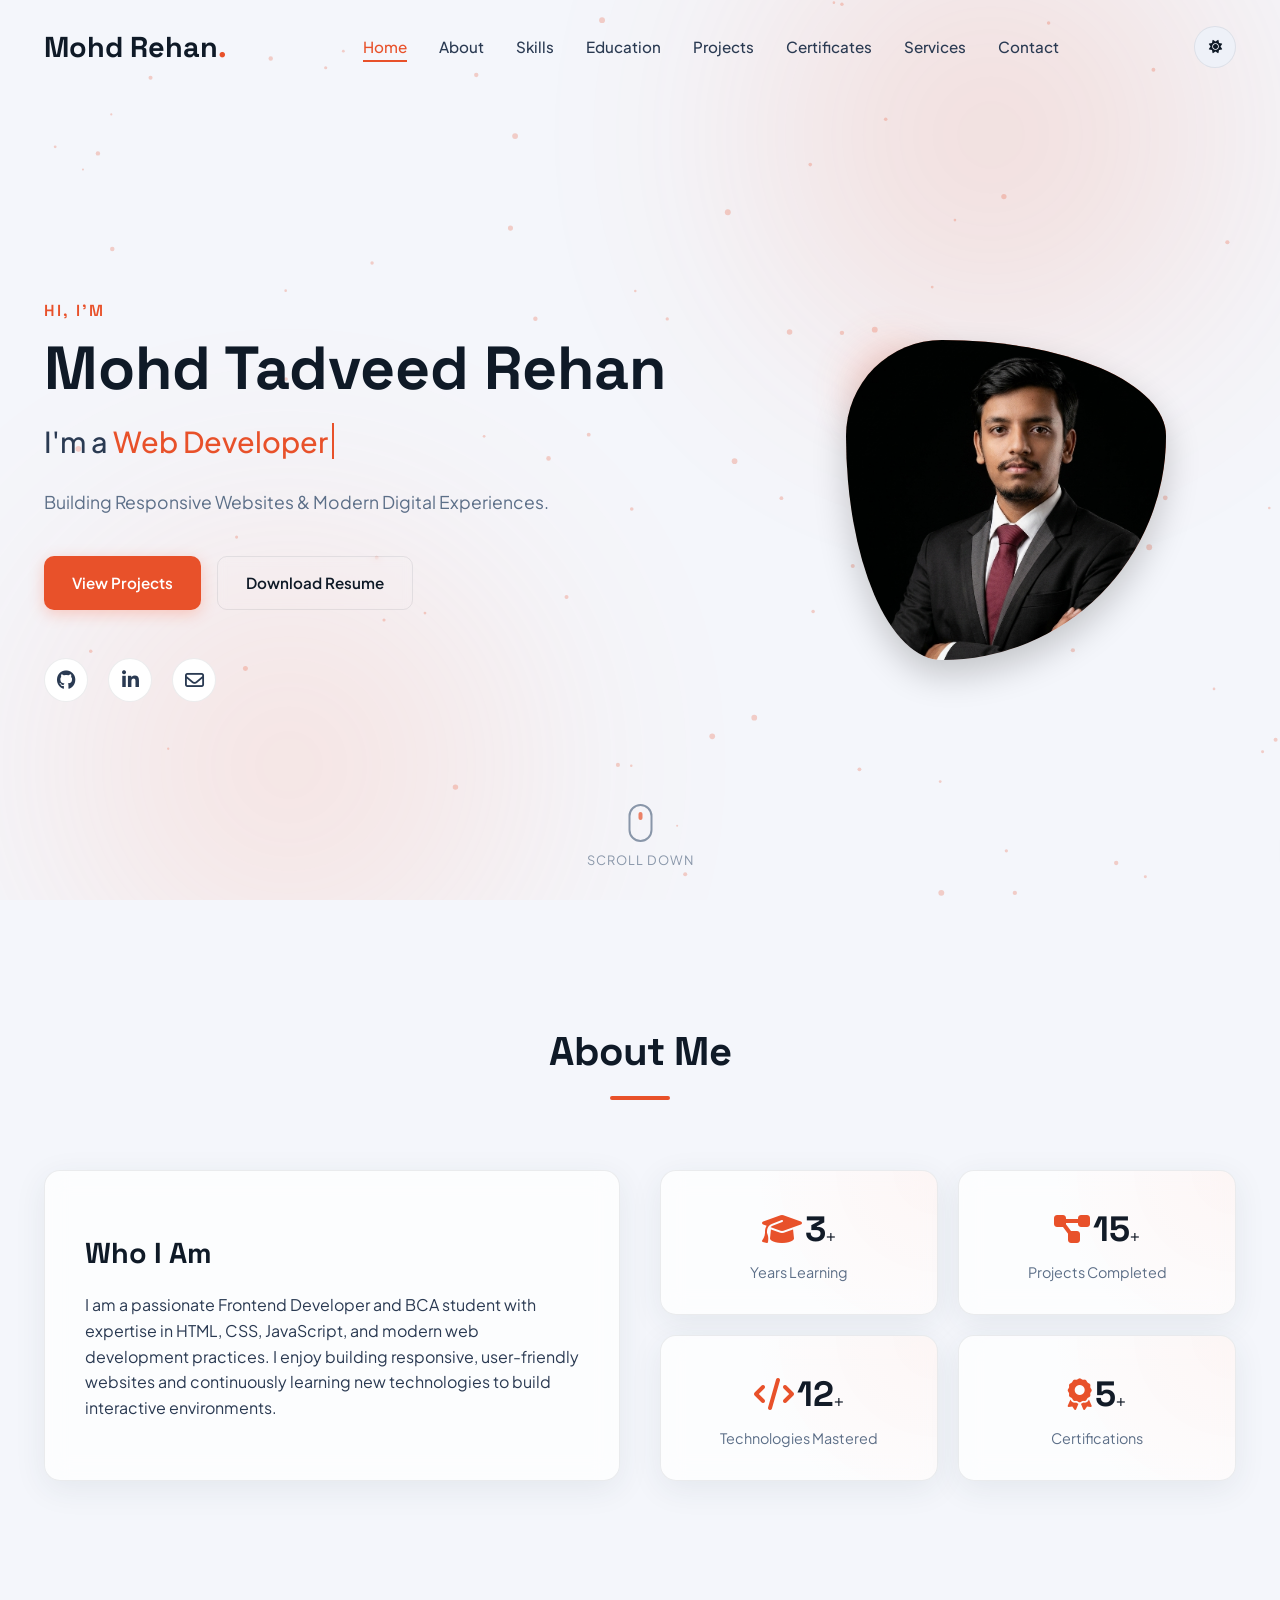
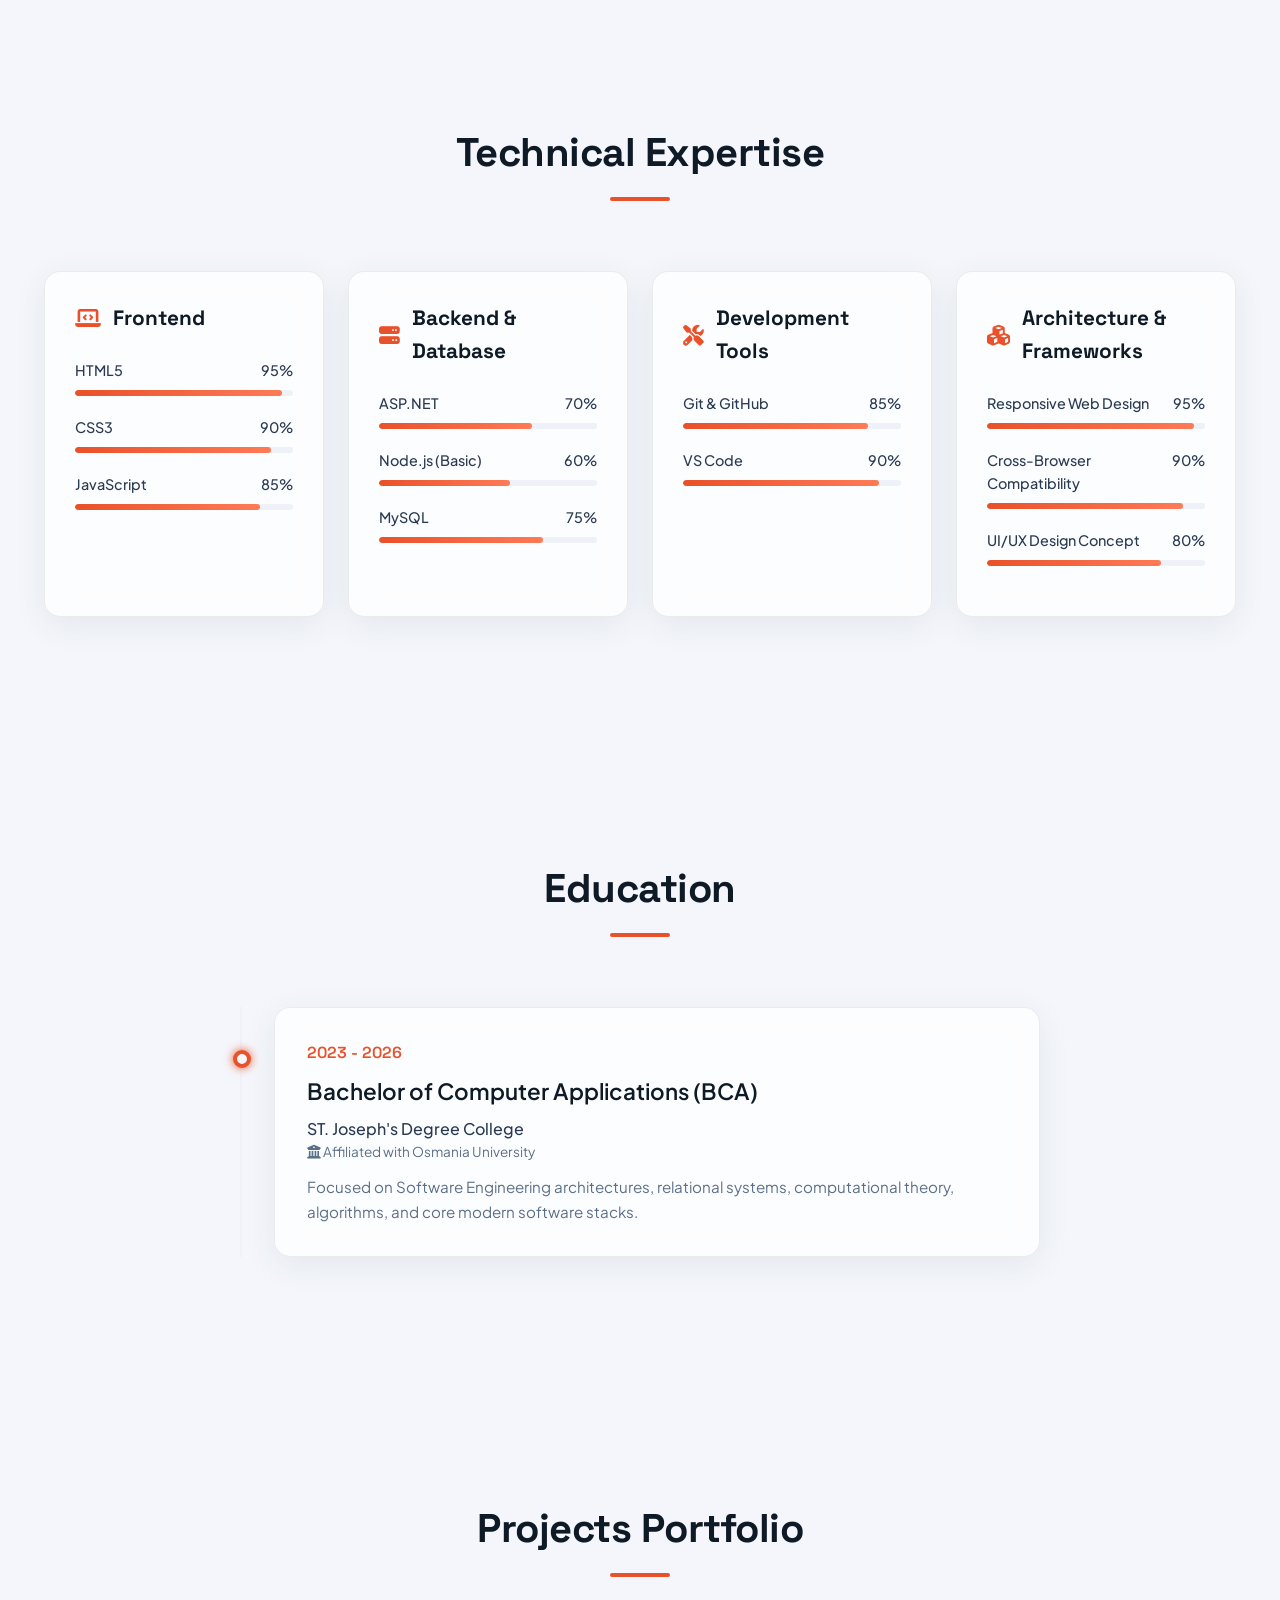
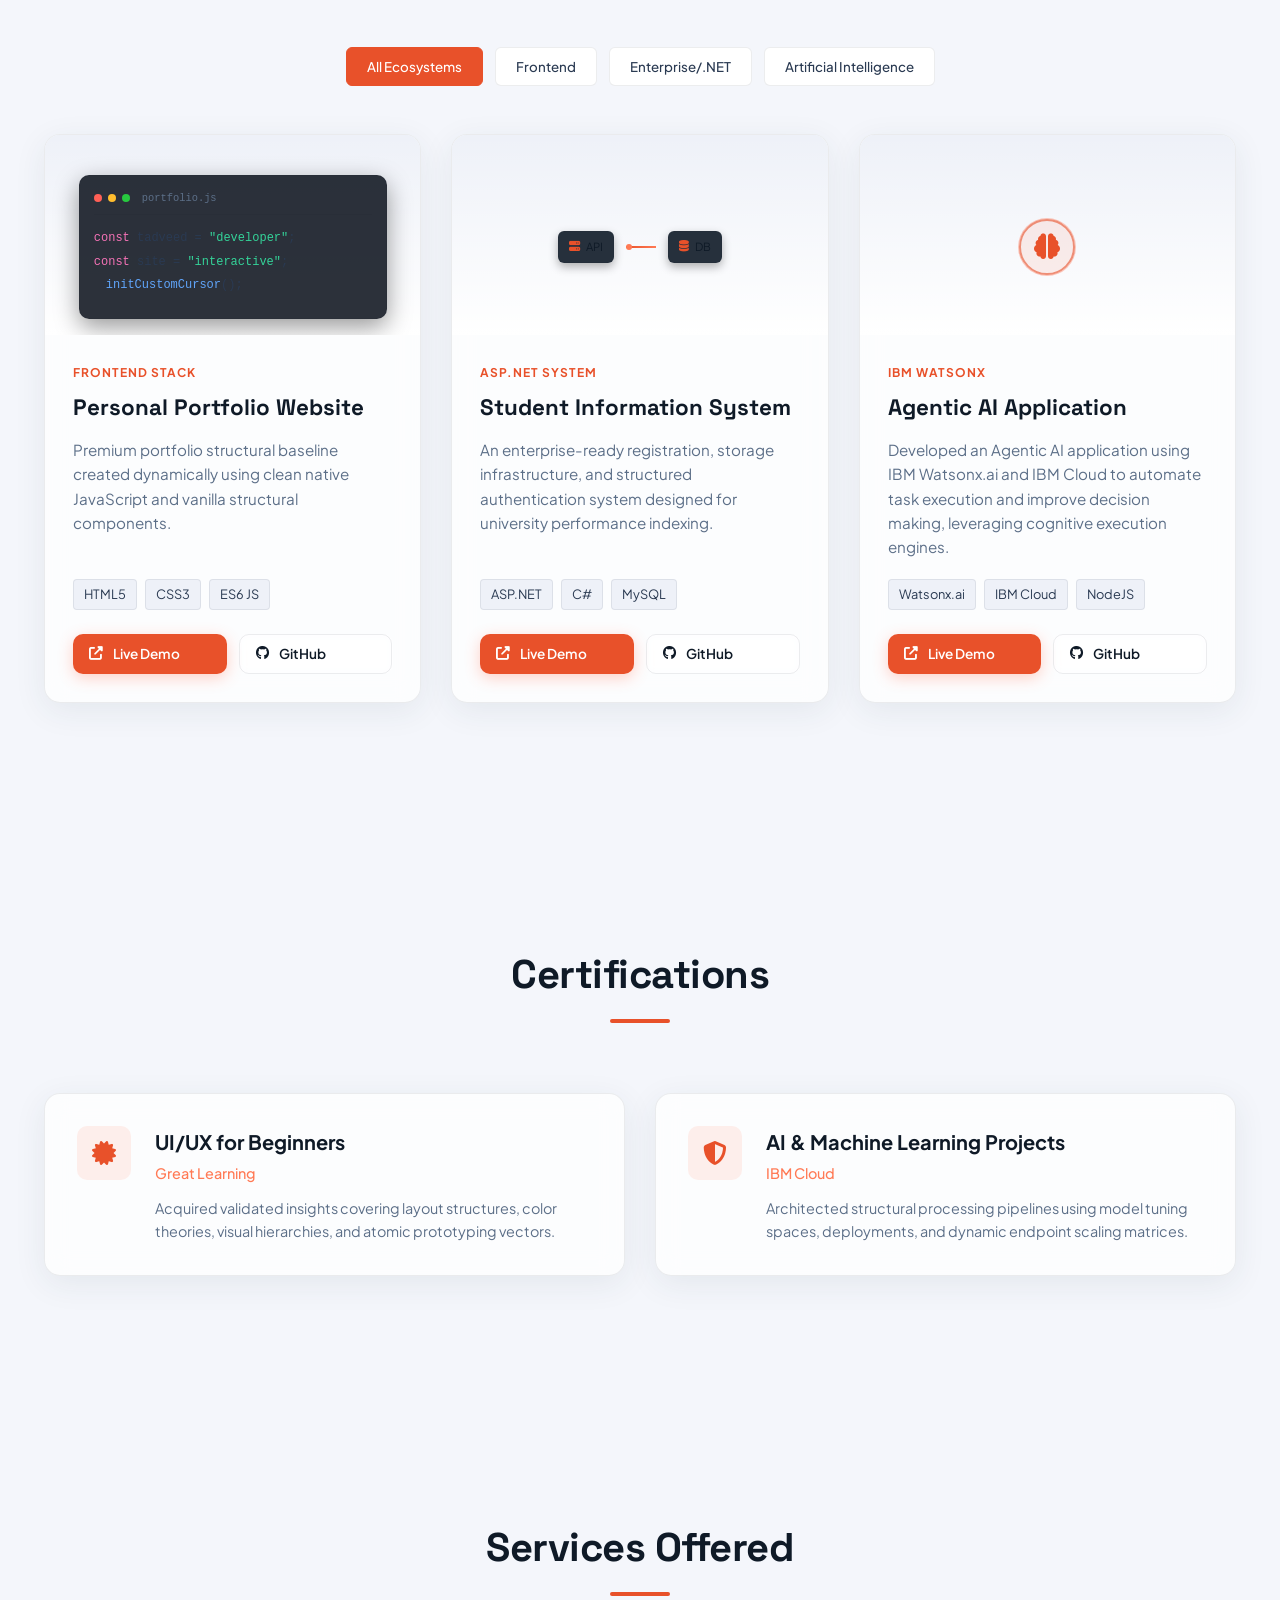
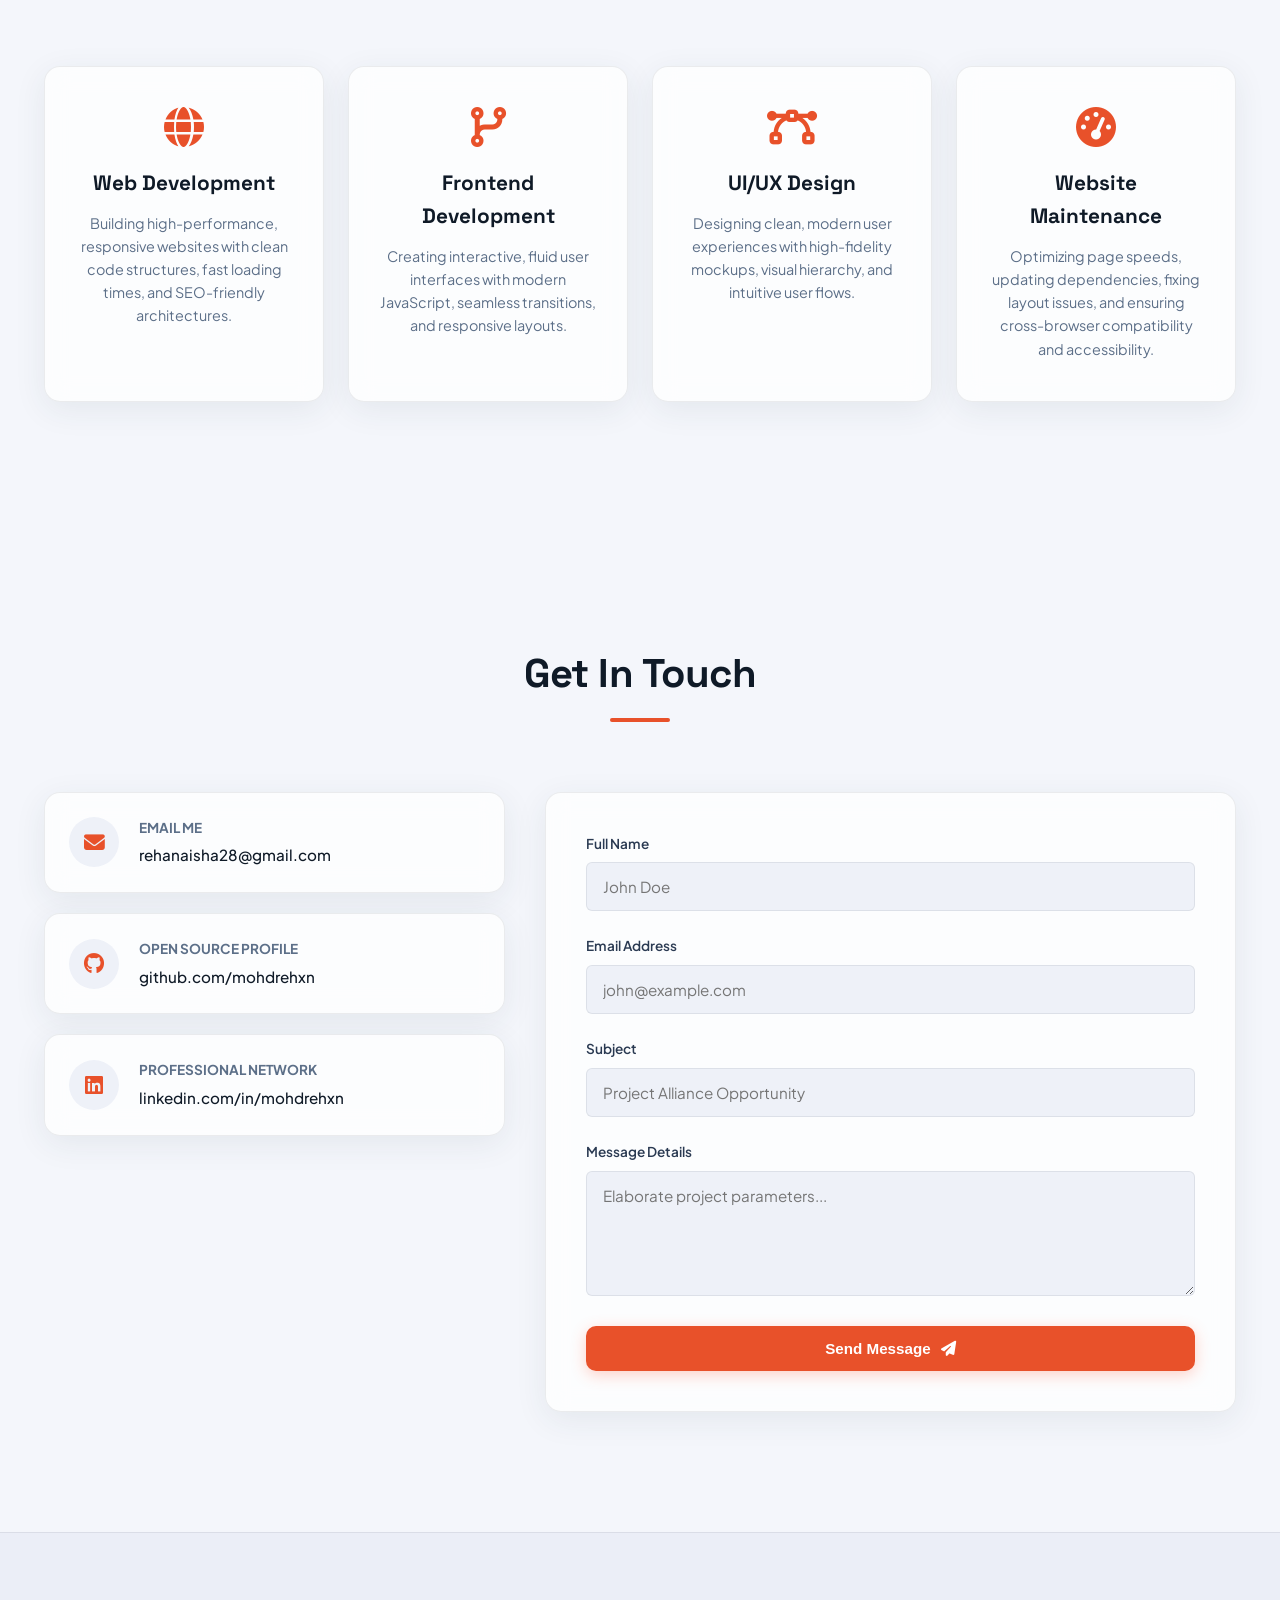
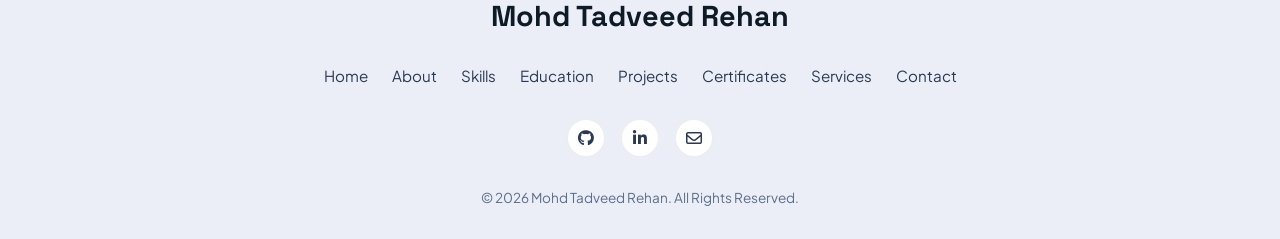
==== commit 9c2900c4: "#" ====
--- a/index.html
+++ b/index.html
@@ -1,549 +1,3178 @@
-<!DOCTYPE html>
+<!-- biome-ignore-all lint/a11y/useValidAnchor -->
+<!doctype html>
 <html lang="en">
-
-<head>
-    <meta charset="UTF-8">
-    <meta name="viewport" content="width=device-width, initial-scale=1.0">
-    <meta name="description"
-        content="Mohd Tadveed Rehan - Premium Web Developer Portfolio. Frontend Developer, Web Developer, and BCA Student specialized in building responsive modern digital experiences.">
-    <meta name="keywords"
-        content="Mohd Tadveed Rehan, Web Developer, Frontend Developer, BCA Student, Portfolio, HTML, CSS, JavaScript, Responsive Design">
-    <meta name="author" content="Mohd Tadveed Rehan">
-    
+  <head>
+    <meta charset="UTF-8" />
+    <meta name="viewport" content="width=device-width, initial-scale=1.0" />
+    <meta
+      name="description"
+      content="Mohd Tadveed Rehan - Premium Web Developer Portfolio. Frontend Developer, Web Developer, and BCA Student specialized in building responsive modern digital experiences."
+    />
+    <meta
+      name="keywords"
+      content="Mohd Tadveed Rehan, Web Developer, Frontend Developer, BCA Student, Portfolio, HTML, CSS, JavaScript, Responsive Design"
+    />
+    <meta name="author" content="Mohd Tadveed Rehan" />
+
     <!-- Open Graph / Facebook -->
-    <meta property="og:type" content="website">
-    <meta property="og:url" content="https://portfolio-gamma-brown-76.vercel.app">
-    <meta property="og:title" content="Mohd Tadveed Rehan | Premium Web Developer Portfolio">
-    <meta property="og:description" content="Frontend Developer, Web Developer, and BCA Student specialized in building responsive modern digital experiences.">
-    <meta property="og:image" content="assets/images/preview.png">
+    <meta property="og:type" content="website" />
+    <meta
+      property="og:url"
+      content="https://portfolio-gamma-brown-76.vercel.app"
+    />
+    <meta
+      property="og:title"
+      content="Mohd Tadveed Rehan | Premium Web Developer Portfolio"
+    />
+    <meta
+      property="og:description"
+      content="Frontend Developer, Web Developer, and BCA Student specialized in building responsive modern digital experiences."
+    />
+    <meta property="og:image" content="assets/images/preview.png" />
 
     <!-- Twitter -->
-    <meta property="twitter:card" content="summary_large_image">
-    <meta property="twitter:url" content="https://portfolio-gamma-brown-76.vercel.app">
-    <meta property="twitter:title" content="Mohd Tadveed Rehan | Premium Web Developer Portfolio">
-    <meta property="twitter:description" content="Frontend Developer, Web Developer, and BCA Student specialized in building responsive modern digital experiences.">
-    <meta property="twitter:image" content="assets/images/preview.png">
+    <meta property="twitter:card" content="summary_large_image" />
+    <meta
+      property="twitter:url"
+      content="https://portfolio-gamma-brown-76.vercel.app"
+    />
+    <meta
+      property="twitter:title"
+      content="Mohd Tadveed Rehan | Premium Web Developer Portfolio"
+    />
+    <meta
+      property="twitter:description"
+      content="Frontend Developer, Web Developer, and BCA Student specialized in building responsive modern digital experiences."
+    />
+    <meta property="twitter:image" content="assets/images/preview.png" />
 
     <title>Mohd Tadveed Rehan | Portfolio</title>
-    
+
     <!-- Custom SVG Favicon -->
-    <link rel="icon" type="image/svg+xml" href="data:image/svg+xml,%3Csvg xmlns='http://www.w3.org/2000/svg' viewBox='0 0 100 100'%3E%3Crect width='100' height='100' rx='22' fill='%230a1220'/%3E%3Ctext y='.74em' x='15' font-size='56' font-family='monospace' font-weight='bold' fill='%23ff6b4a'%3EM%3C/text%3E%3Ctext y='.74em' x='50' font-size='56' font-family='monospace' font-weight='bold' fill='%23ff9473'%3ER%3C/text%3E%3C/svg%3E">
-    
-    <link rel="stylesheet" href="https://cdnjs.cloudflare.com/ajax/libs/font-awesome/6.4.0/css/all.min.css">
-    
+    <link
+      rel="icon"
+      type="image/svg+xml"
+      href="data:image/svg+xml,%3Csvg xmlns='http://www.w3.org/2000/svg' viewBox='0 0 100 100'%3E%3Crect width='100' height='100' rx='22' fill='%230a1220'/%3E%3Ctext y='.74em' x='15' font-size='56' font-family='monospace' font-weight='bold' fill='%23ff6b4a'%3EM%3C/text%3E%3Ctext y='.74em' x='50' font-size='56' font-family='monospace' font-weight='bold' fill='%23ff9473'%3ER%3C/text%3E%3C/svg%3E"
+    />
+
+    <link
+      rel="stylesheet"
+      href="https://cdnjs.cloudflare.com/ajax/libs/font-awesome/6.4.0/css/all.min.css"
+    />
+
     <!-- Early theme init script to prevent layout flashes -->
+
+    <!-- Main Stylesheet -->
+    <style>
+      /* ==========================================================================
+   GLOBAL VARIABLES & IMPORTS
+   ========================================================================== */
+      @import url("https://fonts.googleapis.com/css2?family=Plus+Jakarta+Sans:wght@300;400;500;600;700;800&family=Space+Grotesk:wght@400;500;600;700&display=swap");
+
+      :root {
+        /* Color Tokens - Default Dark Mode Theme Base */
+        --bg-primary: #060b12;
+        --bg-secondary: #0a1220;
+        --surface: #0f1a27;
+        --surface-2: #14212f;
+        --accent-primary: #ff6b4a;
+        --accent-secondary: #ff9473;
+        --text-primary: #f5f7fb;
+        --text-secondary: #c8d3e3;
+        --text-muted: #8a9ab5;
+
+        /* Effects and Custom Engine Properties */
+        --glass-border: rgba(255, 255, 255, 0.05);
+        --glass-bg: rgba(15, 26, 39, 0.65);
+        --shadow-main: rgba(2, 4, 7, 0.5);
+        --radius-lg: 16px;
+        --radius-md: 10px;
+        --radius-sm: 6px;
+        --font-heading: "Space Grotesk", sans-serif;
+        --font-body: "Plus Jakarta Sans", sans-serif;
+        --transition: all 0.4s cubic-bezier(0.16, 1, 0.3, 1);
+      }
+
+      /* Light Theme Variables Override mapping */
+      [data-theme="light"] {
+        --bg-primary: #f4f6fb;
+        --bg-secondary: #ebeef7;
+        --surface: #ffffff;
+        --surface-2: #eef1f8;
+        --accent-primary: #e8512a;
+        --accent-secondary: #ff7a55;
+        --text-primary: #0f1a27;
+        --text-secondary: #2a3a52;
+        --text-muted: #5c6f88;
+
+        --glass-border: rgba(15, 26, 39, 0.08);
+        --glass-bg: rgba(255, 255, 255, 0.75);
+        --shadow-main: rgba(42, 58, 82, 0.08);
+      }
+
+      /* ==========================================================================
+   RESET & SYSTEM CONTROLS
+   ========================================================================== */
+      *,
+      *::before,
+      *::after {
+        box-sizing: border-box;
+        margin: 0;
+        padding: 0;
+      }
+
+      :focus-visible {
+        outline: 2px solid var(--accent-primary);
+        outline-offset: 3px;
+      }
+
+      html {
+        scroll-behavior: smooth;
+        font-size: 16px;
+        overflow-x: hidden;
+        overflow-y: auto;
+      }
+
+      /* Respect reduced motion while keeping anchor scrolling usable */
+      @media (prefers-reduced-motion: reduce) {
+        html {
+          scroll-behavior: auto;
+        }
+      }
+
+      body {
+        background-color: var(--bg-primary);
+        color: var(--text-primary);
+        font-family: var(--font-body);
+        line-height: 1.6;
+        overflow-x: hidden;
+        overflow-y: auto;
+        transition:
+          background-color 0.3s ease,
+          color 0.3s ease;
+      }
+
+      a {
+        color: inherit;
+        text-decoration: none;
+        transition: var(--transition);
+      }
+
+      ul {
+        list-style: none;
+      }
+
+      img {
+        max-width: 100%;
+        display: block;
+      }
+
+      .container {
+        width: 100%;
+        max-width: 1240px;
+        margin: 0 auto;
+        padding: 0 24px;
+      }
+
+      .section-padding {
+        padding: 120px 0;
+      }
+
+      /* Custom System Components */
+      .glass-card {
+        background: var(--glass-bg);
+        -webkit-backdrop-filter: blur(12px);
+        backdrop-filter: blur(12px);
+        border: 1px solid var(--glass-border);
+        border-radius: var(--radius-lg);
+        box-shadow: 0 8px 32px 0 var(--shadow-main);
+        transition: var(--transition);
+      }
+
+      /* ==========================================================================
+   SCROLL BAR & CURSOR ANIMATION
+   ========================================================================== */
+      ::-webkit-scrollbar {
+        width: 8px;
+      }
+
+      ::-webkit-scrollbar-track {
+        background: var(--bg-primary);
+      }
+
+      ::-webkit-scrollbar-thumb {
+        background: var(--surface-2);
+        border-radius: 4px;
+      }
+
+      ::-webkit-scrollbar-thumb:hover {
+        background: var(--accent-primary);
+      }
+
+      #scroll-progress {
+        position: fixed;
+        top: 0;
+        left: 0;
+        height: 4px;
+        background: linear-gradient(
+          90deg,
+          var(--accent-primary),
+          var(--accent-secondary)
+        );
+        width: 0%;
+        z-index: 9999;
+        transition: width 0.1s linear;
+      }
+
+      /* .custom-cursor {
+        width: 32px;
+        height: 32px;
+        border: 2px solid var(--accent-primary);
+        border-radius: 50%;
+        position: fixed;
+        top: 0;
+        left: 0;
+        transform: translate(-50%, -50%);
+        pointer-events: none;
+        z-index: 10000;
+        opacity: 0;
+        transition:
+          width 0.2s ease,
+          height 0.2s ease,
+          background-color 0.2s ease,
+          opacity 0.3s ease;
+      }
+
+      .custom-cursor-dot {
+        width: 6px;
+        height: 6px;
+        background-color: var(--accent-secondary);
+        border-radius: 50%;
+        position: fixed;
+        top: 0;
+        left: 0;
+        transform: translate(-50%, -50%);
+        pointer-events: none;
+        z-index: 10001;
+        opacity: 0;
+        transition: opacity 0.3s ease;
+      }
+
+       When custom cursor is active, hide default mouse cursor 
+      body.has-custom-cursor {
+        cursor: none;
+      }
+      body.has-custom-cursor a,
+      body.has-custom-cursor button,
+      body.has-custom-cursor .filter-btn,
+      body.has-custom-cursor .project-card {
+        cursor: none;
+      } */
+
+      /* ==========================================================================
+   NAVIGATION ENGINE
+   ========================================================================== */
+      .header {
+        position: fixed;
+        top: 0;
+        left: 0;
+        width: 100%;
+        z-index: 1000;
+        background: transparent;
+        transition: var(--transition);
+        padding: 24px 0;
+      }
+
+      .header.scrolled {
+        padding: 14px 0;
+        background: var(--glass-bg);
+        -webkit-backdrop-filter: blur(16px);
+        backdrop-filter: blur(16px);
+        border-bottom: 1px solid var(--glass-border);
+        box-shadow: 0 4px 20px rgba(0, 0, 0, 0.1);
+      }
+
+      .nav-container {
+        display: flex;
+        justify-content: space-between;
+        align-items: center;
+      }
+
+      .logo {
+        font-family: var(--font-heading);
+        font-size: 1.8rem;
+        font-weight: 700;
+        color: var(--text-primary);
+      }
+
+      .logo span {
+        color: var(--accent-primary);
+      }
+
+      .nav-list {
+        display: flex;
+        gap: 32px;
+      }
+
+      .nav-link {
+        font-size: 0.95rem;
+        font-weight: 500;
+        color: var(--text-secondary);
+        position: relative;
+        padding: 6px 0;
+      }
+
+      .nav-link::after {
+        content: "";
+        position: absolute;
+        bottom: 0;
+        left: 0;
+        width: 0;
+        height: 2px;
+        background: var(--accent-primary);
+        transition: var(--transition);
+      }
+
+      .nav-link:hover,
+      .nav-link.active {
+        color: var(--accent-primary);
+      }
+
+      .nav-link:hover::after,
+      .nav-link.active::after {
+        width: 100%;
+      }
+
+      .nav-actions {
+        display: flex;
+        align-items: center;
+        gap: 20px;
+      }
+
+      .theme-btn {
+        background: var(--surface-2);
+        border: 1px solid var(--glass-border);
+        color: var(--text-primary);
+        width: 42px;
+        height: 42px;
+        border-radius: 50%;
+        cursor: pointer;
+        display: flex;
+        align-items: center;
+        justify-content: center;
+        transition: var(--transition);
+      }
+
+      .theme-btn:hover {
+        color: var(--accent-primary);
+        transform: rotate(15deg);
+      }
+
+      .hamburger {
+        display: none;
+        width: 42px;
+        height: 42px;
+        background: transparent;
+        border: none;
+        outline: none;
+        cursor: pointer;
+        flex-direction: column;
+        justify-content: center;
+        align-items: center;
+        gap: 5px;
+        padding: 0;
+      }
+
+      .hamburger .bar {
+        display: block;
+        width: 24px;
+        height: 2px;
+        background: var(--text-primary);
+        border-radius: 999px;
+        transition: all 0.3s ease;
+      }
+
+      @media (max-width: 992px) {
+        .hamburger {
+          display: flex;
+        }
+      }
+
+      .hamburger.open .bar:nth-child(1) {
+        transform: translateY(7px) rotate(45deg);
+      }
+
+      .hamburger.open .bar:nth-child(2) {
+        opacity: 0;
+      }
+
+      .hamburger.open .bar:nth-child(3) {
+        transform: translateY(-7px) rotate(-45deg);
+      }
+
+      /* ==========================================================================
+   HERO FRAMEWORK (CANVAS & BG)
+   ========================================================================== */
+      .hero-section {
+        min-height: 100vh;
+        display: flex;
+        align-items: center;
+        position: relative;
+        overflow: hidden;
+        padding-top: 100px;
+      }
+
+      #particle-canvas {
+        position: absolute;
+        top: 0;
+        left: 0;
+        width: 100%;
+        height: 100%;
+        z-index: 1;
+        pointer-events: none;
+      }
+
+      .gradient-blob {
+        position: absolute;
+        width: 450px;
+        height: 450px;
+        border-radius: 50%;
+        filter: blur(130px);
+        opacity: 0.15;
+        z-index: 2;
+        pointer-events: none;
+        animation: blobAnimation 12s infinite alternate ease-in-out;
+      }
+
+      .blob-1 {
+        background: var(--accent-primary);
+        top: -10%;
+        right: 5%;
+      }
+
+      .blob-2 {
+        background: var(--accent-secondary);
+        bottom: -10%;
+        left: 5%;
+        animation-delay: 4s;
+      }
+
+      .hero-container {
+        display: grid;
+        grid-template-columns: 1.2fr 0.8fr;
+        gap: 40px;
+        align-items: center;
+        position: relative;
+        z-index: 3;
+      }
+
+      .hero-content {
+        display: flex;
+        flex-direction: column;
+      }
+
+      .hero-greeting {
+        color: var(--accent-primary);
+        font-family: var(--font-heading);
+        font-weight: 600;
+        letter-spacing: 2px;
+        text-transform: uppercase;
+        margin-bottom: 12px;
+      }
+
+      .hero-title {
+        font-family: var(--font-heading);
+        font-size: 3.8rem;
+        font-weight: 700;
+        line-height: 1.1;
+        margin-bottom: 16px;
+      }
+
+      .hero-subtitle {
+        font-size: 1.8rem;
+        font-weight: 500;
+        color: var(--text-secondary);
+        margin-bottom: 24px;
+      }
+
+      .typing-text {
+        color: var(--accent-primary);
+        border-right: 2px solid var(--accent-primary);
+        padding-right: 4px;
+        animation: blink 0.75s step-end infinite;
+      }
+
+      .hero-tagline {
+        font-size: 1.1rem;
+        color: var(--text-muted);
+        max-width: 540px;
+        margin-bottom: 40px;
+      }
+
+      /* Scroll Down Mouse Indicator */
+      .scroll-indicator {
+        position: absolute;
+        bottom: 30px;
+        left: 50%;
+        transform: translateX(-50%);
+        display: flex;
+        flex-direction: column;
+        align-items: center;
+        gap: 8px;
+        font-size: 0.8rem;
+        color: var(--text-muted);
+        letter-spacing: 1px;
+        text-transform: uppercase;
+        z-index: 3;
+        pointer-events: none;
+        opacity: 0.7;
+        transition: var(--transition);
+      }
+
+      .scroll-indicator:hover {
+        opacity: 1;
+      }
+
+      .scroll-indicator .mouse {
+        width: 24px;
+        height: 38px;
+        border: 2px solid var(--text-muted);
+        border-radius: 12px;
+        position: relative;
+      }
+
+      .scroll-indicator .wheel {
+        width: 4px;
+        height: 8px;
+        background-color: var(--accent-primary);
+        border-radius: 2px;
+        position: absolute;
+        top: 6px;
+        left: 50%;
+        transform: translateX(-50%);
+        animation: scrollWheel 1.6s infinite ease-in-out;
+      }
+
+      @keyframes scrollWheel {
+        0% {
+          top: 6px;
+          opacity: 1;
+        }
+        100% {
+          top: 22px;
+          opacity: 0;
+        }
+      }
+
+      /* Buttons Engine */
+      .btn {
+        display: inline-flex;
+        align-items: center;
+        gap: 10px;
+        padding: 14px 28px;
+        border-radius: var(--radius-md);
+        font-weight: 600;
+        font-size: 0.95rem;
+        cursor: pointer;
+        transition: var(--transition);
+      }
+
+      .btn-primary {
+        background: var(--accent-primary);
+        color: #ffffff;
+        border: none;
+        box-shadow: 0 4px 15px rgba(255, 107, 74, 0.3);
+      }
+
+      .btn-primary:hover {
+        transform: translateY(-3px);
+        box-shadow: 0 8px 25px rgba(255, 107, 74, 0.4);
+      }
+
+      .btn-secondary {
+        background: transparent;
+        color: var(--text-primary);
+        border: 1px solid var(--glass-border);
+        backdrop-filter: blur(4px);
+      }
+
+      .btn-secondary:hover {
+        background: var(--surface-2);
+        transform: translateY(-3px);
+      }
+
+      .btn-sm {
+        padding: 8px 16px;
+        font-size: 0.85rem;
+      }
+
+      .hero-cta {
+        display: flex;
+        gap: 16px;
+        margin-bottom: 48px;
+      }
+
+      .hero-socials {
+        display: flex;
+        gap: 20px;
+      }
+
+      .hero-socials a {
+        width: 44px;
+        height: 44px;
+        border-radius: 50%;
+        background: var(--surface);
+        border: 1px solid var(--glass-border);
+        display: flex;
+        align-items: center;
+        justify-content: center;
+        color: var(--text-secondary);
+        font-size: 1.2rem;
+      }
+
+      .hero-socials a:hover {
+        color: #ffffff;
+        background: var(--accent-primary);
+        transform: translateY(-5px);
+      }
+
+      /* Hero Illustration Geometry */
+      .hero-image-container {
+        display: flex;
+        justify-content: center;
+        align-items: center;
+      }
+
+      .hero-illustration {
+        position: relative;
+        width: 320px;
+        height: 320px;
+        border-radius: 30% 70% 70% 30% / 30% 30% 70% 70%;
+        background: linear-gradient(
+          45deg,
+          var(--surface-2),
+          var(--accent-primary)
+        );
+        animation: liquidMorph 8s ease-in-out infinite alternate;
+        box-shadow: 0 15px 35px rgba(0, 0, 0, 0.2);
+      }
+
+      .grid-overlay {
+        position: absolute;
+        width: 100%;
+        height: 100%;
+        border-radius: inherit;
+        background-image: url("assets/images/profile.png");
+        background-repeat: no-repeat;
+        background-position: center;
+        background-size: cover;
+        z-index: 1;
+      }
+
+      /* Empty Sphere Styling - Glow effect behind morphing profile blob */
+      .sphere {
+        position: absolute;
+        width: 140px;
+        height: 140px;
+        background: radial-gradient(
+          circle,
+          rgba(255, 107, 74, 0.45) 0%,
+          transparent 70%
+        );
+        border-radius: 50%;
+        top: -20px;
+        left: -20px;
+        filter: blur(15px);
+        opacity: 0.7;
+        animation: floatSphere 6s ease-in-out infinite alternate;
+        z-index: -1;
+      }
+
+      @keyframes floatSphere {
+        0% {
+          transform: translateY(0) scale(1);
+        }
+        100% {
+          transform: translateY(-15px) scale(1.1);
+        }
+      }
+
+      /* ==========================================================================
+   SECTIONS ARCHITECTURE (GLOBAL COMPONENT SETUP)
+   ========================================================================== */
+      .section-header {
+        text-align: center;
+        margin-bottom: 70px;
+      }
+
+      .section-title {
+        font-family: var(--font-heading);
+        font-size: 2.5rem;
+        font-weight: 700;
+        letter-spacing: -0.5px;
+        margin-bottom: 12px;
+      }
+
+      .title-line {
+        width: 60px;
+        height: 4px;
+        background: var(--accent-primary);
+        margin: 0 auto;
+        border-radius: 2px;
+      }
+
+      .section {
+        position: relative;
+        z-index: 5;
+        scroll-margin-top: 100px;
+      }
+
+      /* About Layout Mechanics */
+      .about-grid {
+        display: grid;
+        grid-template-columns: 1fr 1fr;
+        gap: 40px;
+      }
+
+      .about-text-card {
+        padding: 40px;
+        display: flex;
+        flex-direction: column;
+        justify-content: center;
+      }
+
+      .about-text-card h3 {
+        font-family: var(--font-heading);
+        font-size: 1.8rem;
+        margin-bottom: 16px;
+      }
+
+      .about-text-card p {
+        color: var(--text-secondary);
+      }
+
+      .stats-grid {
+        display: grid;
+        grid-template-columns: 1fr 1fr;
+        gap: 20px;
+      }
+
+      .stat-card {
+        padding: 30px;
+        text-align: center;
+        position: relative;
+        overflow: hidden;
+      }
+
+      .stat-card:hover {
+        transform: translateY(-5px);
+        border-color: var(--accent-primary);
+      }
+
+      .stat-card::after {
+        content: "";
+        position: absolute;
+        top: 0;
+        left: 0;
+        width: 100%;
+        height: 100%;
+        background: radial-gradient(
+          circle at top right,
+          rgba(255, 107, 74, 0.05),
+          transparent 60%
+        );
+        pointer-events: none;
+      }
+
+      .stat-icon {
+        font-size: 2rem;
+        color: var(--accent-primary);
+        margin-bottom: 12px;
+        transition: var(--transition);
+      }
+
+      .stat-card:hover .stat-icon {
+        transform: translateY(-4px) scale(1.1);
+      }
+
+      .stat-number {
+        font-family: var(--font-heading);
+        font-size: 2.2rem;
+        font-weight: 700;
+        display: inline-block;
+      }
+
+      .stat-label {
+        font-size: 0.9rem;
+        color: var(--text-muted);
+        margin-top: 4px;
+      }
+
+      /* ==========================================================================
+   SKILLS PROGRESS MATRIX
+   ========================================================================== */
+      .skills-grid {
+        display: grid;
+        grid-template-columns: repeat(auto-fit, minmax(280px, 1fr));
+        gap: 24px;
+      }
+
+      .skill-category {
+        padding: 30px;
+      }
+
+      .skill-category h3 {
+        font-family: var(--font-heading);
+        font-size: 1.3rem;
+        margin-bottom: 24px;
+        display: flex;
+        align-items: center;
+        gap: 12px;
+        color: var(--text-primary);
+      }
+
+      .skill-category h3 i {
+        color: var(--accent-primary);
+      }
+
+      .skill-item {
+        margin-bottom: 20px;
+      }
+
+      .skill-info {
+        display: flex;
+        justify-content: space-between;
+        font-size: 0.9rem;
+        font-weight: 500;
+        margin-bottom: 8px;
+        color: var(--text-secondary);
+      }
+
+      .progress-bar {
+        width: 100%;
+        height: 6px;
+        background: var(--surface-2);
+        border-radius: 3px;
+        overflow: hidden;
+      }
+
+      .progress-fill {
+        width: 0%;
+        height: 100%;
+        background: linear-gradient(
+          90deg,
+          var(--accent-primary),
+          var(--accent-secondary)
+        );
+        border-radius: 3px;
+        transition: width 1.5s cubic-bezier(0.1, 1, 0.1, 1);
+      }
+
+      /* ==========================================================================
+   EDUCATION TIMELINE ENGINE
+   ========================================================================== */
+      .timeline {
+        max-width: 800px;
+        margin: 0 auto;
+        position: relative;
+        border-left: 2px solid var(--surface-2);
+        padding-left: 32px;
+      }
+
+      .timeline-item {
+        padding: 32px;
+        position: relative;
+      }
+
+      .timeline-dot {
+        position: absolute;
+        left: -42px;
+        top: 42px;
+        width: 18px;
+        height: 18px;
+        background: var(--bg-primary);
+        border: 4px solid var(--accent-primary);
+        border-radius: 50%;
+        box-shadow: 0 0 10px var(--accent-primary);
+      }
+
+      .timeline-date {
+        font-family: var(--font-heading);
+        color: var(--accent-primary);
+        font-weight: 600;
+        margin-bottom: 8px;
+      }
+
+      .timeline-title {
+        font-size: 1.4rem;
+        font-weight: 600;
+        margin-bottom: 6px;
+      }
+
+      .timeline-institution {
+        font-size: 1rem;
+        font-weight: 500;
+        color: var(--text-secondary);
+      }
+
+      .timeline-university {
+        font-size: 0.85rem;
+        color: var(--text-muted);
+        margin-bottom: 12px;
+      }
+
+      .timeline-desc {
+        font-size: 0.95rem;
+        color: var(--text-muted);
+      }
+
+      /* ==========================================================================
+   PROJECTS MATRIX & GRID FILTERS
+   ========================================================================== */
+      .project-filters {
+        display: flex;
+        justify-content: center;
+        gap: 12px;
+        margin-bottom: 48px;
+        flex-wrap: wrap;
+      }
+
+      .filter-btn {
+        background: var(--surface);
+        border: 1px solid var(--glass-border);
+        color: var(--text-secondary);
+        padding: 10px 20px;
+        border-radius: var(--radius-sm);
+        cursor: pointer;
+        font-family: var(--font-body);
+        font-weight: 500;
+        transition: var(--transition);
+      }
+
+      .filter-btn:hover,
+      .filter-btn.active {
+        background: var(--accent-primary);
+        color: #ffffff;
+        border-color: var(--accent-primary);
+      }
+
+      .projects-grid {
+        display: grid;
+        grid-template-columns: repeat(auto-fit, minmax(340px, 1fr));
+        gap: 30px;
+      }
+
+      .project-card {
+        overflow: hidden;
+        display: flex;
+        flex-direction: column;
+        height: 100%;
+        position: relative;
+        z-index: 1;
+      }
+
+      .project-card:hover {
+        transform: translateY(-8px);
+        box-shadow: 0 12px 40px rgba(0, 0, 0, 0.3);
+        border-color: rgba(255, 107, 74, 0.2);
+      }
+
+      /* Spotlight Mouse Glow Hover Layer */
+      .project-card::before {
+        content: "";
+        position: absolute;
+        top: 0;
+        left: 0;
+        right: 0;
+        bottom: 0;
+        background: radial-gradient(
+          350px circle at var(--mouse-x, 0) var(--mouse-y, 0),
+          rgba(255, 107, 74, 0.08),
+          transparent 80%
+        );
+        pointer-events: none;
+        z-index: 2;
+        opacity: 0;
+        transition: opacity 0.4s ease;
+      }
+
+      .project-card:hover::before {
+        opacity: 1;
+      }
+
+      .project-img-wrapper {
+        position: relative;
+        width: 100%;
+        height: 200px;
+        background: var(--surface-2);
+        overflow: hidden;
+      }
+
+      /* Modern Vector Mockups Inside Projects */
+      .project-placeholder-img {
+        width: 100%;
+        height: 100%;
+        display: flex;
+        align-items: center;
+        justify-content: center;
+        position: relative;
+        background: var(--surface-2);
+        overflow: hidden;
+      }
+
+      .project-placeholder-img::after {
+        content: "";
+        position: absolute;
+        width: 100%;
+        height: 100%;
+        background: linear-gradient(0deg, var(--surface) 0%, transparent 100%);
+        bottom: 0;
+        left: 0;
+        z-index: 1;
+      }
+
+      /* Abstract Mockup Windows styling replacing simple icons */
+      .project-mockup {
+        width: 82%;
+        height: 72%;
+        background: rgba(8, 14, 24, 0.85);
+        border: 1px solid var(--glass-border);
+        border-radius: var(--radius-md);
+        box-shadow: 0 8px 24px rgba(0, 0, 0, 0.4);
+        font-family: "Courier New", Courier, monospace;
+        padding: 14px;
+        display: flex;
+        flex-direction: column;
+        gap: 8px;
+        font-size: 0.75rem;
+        color: var(--text-secondary);
+        transform: translateY(12px);
+        transition: transform 0.4s cubic-bezier(0.16, 1, 0.3, 1);
+        z-index: 2;
+        box-sizing: border-box;
+      }
+
+      .project-card:hover .project-mockup {
+        transform: translateY(2px) scale(1.02);
+      }
+
+      /* Code Editor mockup styles */
+      .code-editor .editor-header {
+        display: flex;
+        align-items: center;
+        gap: 6px;
+        border-bottom: 1px solid var(--glass-border);
+        padding-bottom: 8px;
+        width: 100%;
+      }
+
+      .code-editor .editor-header .dot {
+        width: 8px;
+        height: 8px;
+        border-radius: 50%;
+        display: inline-block;
+      }
+
+      .code-editor .editor-header .dot.red {
+        background: #ff5f56;
+      }
+      .code-editor .editor-header .dot.yellow {
+        background: #ffbd2e;
+      }
+      .code-editor .editor-header .dot.green {
+        background: #27c93f;
+      }
+
+      .code-editor .editor-header .file-name {
+        margin-left: 6px;
+        font-size: 0.65rem;
+        color: var(--text-muted);
+      }
+
+      .code-editor .editor-body {
+        display: flex;
+        flex-direction: column;
+        gap: 4px;
+        padding-top: 6px;
+        text-align: left;
+      }
+
+      .code-editor .code-line {
+        white-space: nowrap;
+      }
+
+      .code-editor .code-line .keyword {
+        color: #f472b6;
+      }
+      .code-editor .code-line .string {
+        color: #34d399;
+      }
+      .code-editor .code-line .function {
+        color: #60a5fa;
+      }
+      .code-editor .code-line.indent {
+        padding-left: 12px;
+      }
+
+      /* Database Schematic Mockup */
+      .database-nodes {
+        display: flex;
+        flex-direction: row;
+        align-items: center;
+        justify-content: center;
+        gap: 12px;
+        background: transparent;
+        border: none;
+        box-shadow: none;
+        height: 100%;
+      }
+
+      .database-nodes .node {
+        background: rgba(15, 26, 39, 0.9);
+        border: 1px solid var(--glass-border);
+        border-radius: var(--radius-sm);
+        padding: 6px 10px;
+        display: flex;
+        align-items: center;
+        gap: 6px;
+        font-family: var(--font-body);
+        font-size: 0.7rem;
+        color: var(--text-primary);
+        box-shadow: 0 4px 10px rgba(0, 0, 0, 0.3);
+      }
+
+      .database-nodes .node i {
+        color: var(--accent-primary);
+      }
+
+      .database-nodes .node-line {
+        height: 2px;
+        width: 30px;
+        background: linear-gradient(
+          90deg,
+          var(--accent-primary),
+          var(--accent-secondary)
+        );
+        position: relative;
+      }
+
+      .database-nodes .node-line::after {
+        content: "";
+        position: absolute;
+        width: 6px;
+        height: 6px;
+        border-radius: 50%;
+        background: var(--accent-secondary);
+        top: -2px;
+        left: 0;
+        animation: pulseLine 2s infinite linear;
+      }
+
+      @keyframes pulseLine {
+        0% {
+          left: 0;
+          opacity: 1;
+        }
+        100% {
+          left: 100%;
+          opacity: 0;
+        }
+      }
+
+      /* AI Neural Mockup */
+      .ai-neural {
+        display: flex;
+        align-items: center;
+        justify-content: center;
+        background: transparent;
+        border: none;
+        box-shadow: none;
+        height: 100%;
+      }
+
+      .ai-neural .neural-nodes {
+        position: relative;
+        background: rgba(255, 107, 74, 0.1);
+        color: var(--accent-primary);
+        width: 58px;
+        height: 58px;
+        border-radius: 50%;
+        display: flex;
+        align-items: center;
+        justify-content: center;
+        font-size: 1.6rem;
+        border: 1px solid rgba(255, 107, 74, 0.3);
+      }
+
+      .ai-neural .pulse-ring {
+        position: absolute;
+        border: 2px solid var(--accent-primary);
+        border-radius: 50%;
+        width: 100%;
+        height: 100%;
+        animation: pulseRing 2s cubic-bezier(0.215, 0.61, 0.355, 1) infinite;
+        opacity: 0.6;
+      }
+
+      @keyframes pulseRing {
+        0% {
+          transform: scale(0.8);
+          opacity: 0.8;
+        }
+        100% {
+          transform: scale(1.6);
+          opacity: 0;
+        }
+      }
+
+      .project-info {
+        padding: 28px;
+        display: flex;
+        flex-direction: column;
+        flex-grow: 1;
+        z-index: 3;
+      }
+
+      .project-tag {
+        font-size: 0.75rem;
+        text-transform: uppercase;
+        letter-spacing: 1px;
+        color: var(--accent-primary);
+        font-weight: 700;
+        margin-bottom: 8px;
+      }
+
+      .project-info h3 {
+        font-family: var(--font-heading);
+        font-size: 1.4rem;
+        margin-bottom: 12px;
+      }
+
+      .project-info p {
+        color: var(--text-muted);
+        font-size: 0.95rem;
+        margin-bottom: 20px;
+        flex-grow: 1;
+      }
+
+      .project-tech {
+        display: flex;
+        flex-wrap: wrap;
+        gap: 8px;
+        margin-bottom: 24px;
+      }
+
+      .project-tech span {
+        background: var(--surface-2);
+        border: 1px solid var(--glass-border);
+        padding: 4px 10px;
+        border-radius: 4px;
+        font-size: 0.8rem;
+        color: var(--text-secondary);
+      }
+
+      .project-links {
+        display: grid;
+        grid-template-columns: 1fr 1fr;
+        gap: 12px;
+      }
+
+      /* Project Cards Animation States for Filtering */
+      .project-card.hide {
+        opacity: 0;
+        transform: scale(0.92);
+        pointer-events: none;
+        transition:
+          opacity 0.3s ease,
+          transform 0.3s ease;
+      }
+
+      .project-card.show {
+        opacity: 1;
+        transform: scale(1);
+        transition:
+          opacity 0.3s ease,
+          transform 0.3s ease;
+      }
+
+      /* ==========================================================================
+   CERTIFICATIONS & SERVICES STRUCTURAL BLOCKS
+   ========================================================================== */
+      .certifications-grid {
+        display: grid;
+        grid-template-columns: 1fr 1fr;
+        gap: 30px;
+      }
+
+      .cert-card {
+        padding: 32px;
+        display: flex;
+        gap: 24px;
+        align-items: flex-start;
+      }
+
+      .cert-card:hover {
+        border-color: var(--accent-primary);
+        transform: scale(1.01);
+      }
+
+      .cert-icon-wrapper {
+        background: rgba(255, 107, 74, 0.1);
+        color: var(--accent-primary);
+        width: 54px;
+        height: 54px;
+        border-radius: var(--radius-md);
+        display: flex;
+        align-items: center;
+        justify-content: center;
+        font-size: 1.5rem;
+        flex-shrink: 0;
+      }
+
+      .cert-card h3 {
+        font-size: 1.25rem;
+        margin-bottom: 4px;
+      }
+
+      .cert-provider {
+        color: var(--accent-secondary);
+        font-weight: 500;
+        font-size: 0.9rem;
+        margin-bottom: 12px;
+      }
+
+      .cert-details {
+        color: var(--text-muted);
+        font-size: 0.9rem;
+      }
+
+      /* Services Design Scheme */
+      .services-grid {
+        display: grid;
+        grid-template-columns: repeat(auto-fit, minmax(240px, 1fr));
+        gap: 24px;
+      }
+
+      .service-card {
+        padding: 40px 30px;
+        text-align: center;
+      }
+
+      .service-card:hover {
+        transform: translateY(-5px);
+        border-color: var(--accent-primary);
+        background: var(--surface-2);
+      }
+
+      .service-icon {
+        font-size: 2.5rem;
+        color: var(--accent-primary);
+        margin-bottom: 20px;
+        transition: var(--transition);
+      }
+
+      .service-card:hover .service-icon {
+        transform: scale(1.1) rotate(5deg);
+      }
+
+      .service-card h3 {
+        font-family: var(--font-heading);
+        font-size: 1.3rem;
+        margin-bottom: 12px;
+      }
+
+      .service-card p {
+        color: var(--text-muted);
+        font-size: 0.9rem;
+      }
+
+      /* ==========================================================================
+   CONTACT DISPATCH INTERACTIVE DESIGN
+   ========================================================================== */
+      .contact-grid {
+        display: grid;
+        grid-template-columns: 0.8fr 1.2fr;
+        gap: 40px;
+      }
+
+      .contact-info-panel {
+        display: flex;
+        flex-direction: column;
+        gap: 20px;
+      }
+
+      .contact-card-item {
+        padding: 24px;
+        display: flex;
+        align-items: center;
+        gap: 20px;
+      }
+
+      .contact-card-item:hover {
+        transform: translateX(5px);
+        border-color: var(--accent-primary);
+      }
+
+      .contact-card-item i {
+        width: 50px;
+        height: 50px;
+        background: var(--surface-2);
+        color: var(--accent-primary);
+        border-radius: 50%;
+        display: flex;
+        align-items: center;
+        justify-content: center;
+        font-size: 1.3rem;
+        transition: var(--transition);
+      }
+
+      .contact-card-item:hover i {
+        background: var(--accent-primary);
+        color: #ffffff;
+      }
+
+      .contact-card-item h4 {
+        font-size: 0.85rem;
+        text-transform: uppercase;
+        color: var(--text-muted);
+        margin-bottom: 4px;
+      }
+
+      .contact-card-item a {
+        color: var(--text-primary);
+        font-weight: 500;
+        font-size: 0.95rem;
+      }
+
+      .contact-card-item a:hover {
+        color: var(--accent-primary);
+      }
+
+      .contact-form-wrapper {
+        padding: 40px;
+      }
+
+      .form-group {
+        margin-bottom: 24px;
+        position: relative;
+      }
+
+      .form-group label {
+        display: block;
+        font-size: 0.85rem;
+        font-weight: 600;
+        margin-bottom: 8px;
+        color: var(--text-secondary);
+      }
+
+      .form-group input,
+      .form-group textarea {
+        width: 100%;
+        background: var(--surface-2);
+        border: 1px solid var(--glass-border);
+        border-radius: var(--radius-sm);
+        padding: 14px 16px;
+        color: var(--text-primary);
+        font-family: var(--font-body);
+        font-size: 0.95rem;
+        transition: var(--transition);
+      }
+
+      .form-group input:focus,
+      .form-group textarea:focus {
+        outline: none;
+        border-color: var(--accent-primary);
+        box-shadow: 0 0 10px rgba(255, 107, 74, 0.15);
+      }
+
+      .form-group.error input,
+      .form-group.error textarea {
+        border-color: #ef4444;
+        box-shadow: 0 0 10px rgba(239, 68, 68, 0.1);
+      }
+
+      .error-msg {
+        position: absolute;
+        bottom: -18px;
+        left: 0;
+        font-size: 0.75rem;
+        color: #ef4444;
+        display: none;
+      }
+
+      .form-group.error .error-msg {
+        display: block;
+      }
+
+      .btn-block {
+        width: 100%;
+        justify-content: center;
+      }
+
+      /* ==========================================================================
+   FOOTER ARCHITECTURE
+   ========================================================================== */
+      .footer {
+        background: var(--bg-secondary);
+        border-top: 1px solid var(--glass-border);
+        padding: 60px 0 30px 0;
+        text-align: center;
+      }
+
+      .footer-content {
+        display: flex;
+        flex-direction: column;
+        align-items: center;
+      }
+
+      .footer .logo {
+        margin-bottom: 24px;
+      }
+
+      .footer-links {
+        display: flex;
+        gap: 24px;
+        margin-bottom: 30px;
+        flex-wrap: wrap;
+        justify-content: center;
+      }
+
+      .footer-links a {
+        color: var(--text-secondary);
+        font-size: 0.95rem;
+      }
+
+      .footer-links a:hover {
+        color: var(--accent-primary);
+      }
+
+      .footer-socials {
+        display: flex;
+        gap: 16px;
+        margin-bottom: 30px;
+      }
+
+      .footer-socials a {
+        width: 38px;
+        height: 38px;
+        border-radius: 50%;
+        background: var(--surface);
+        border: 1px solid var(--glass-border);
+        display: flex;
+        align-items: center;
+        justify-content: center;
+        color: var(--text-secondary);
+      }
+
+      .footer-socials a:hover {
+        background: var(--accent-primary);
+        color: #ffffff;
+      }
+
+      .copyright {
+        font-size: 0.85rem;
+        color: var(--text-muted);
+      }
+
+      /* Back to Top Design */
+      #back-to-top {
+        position: fixed;
+        bottom: 30px;
+        right: -60px;
+        width: 46px;
+        height: 46px;
+        border-radius: var(--radius-sm);
+        background: var(--accent-primary);
+        color: #ffffff;
+        border: none;
+        cursor: pointer;
+        display: flex;
+        align-items: center;
+        justify-content: center;
+        font-size: 1.1rem;
+        z-index: 999;
+        box-shadow: 0 4px 15px rgba(0, 0, 0, 0.2);
+        transition: var(--transition);
+      }
+
+      #back-to-top.visible {
+        right: 30px;
+      }
+
+      #back-to-top:hover {
+        transform: translateY(-3px);
+      }
+
+      /* ==========================================================================
+   ENGINE MECHANICS (SCROLL TRANSITIONS & ANIMATIONS)
+   ========================================================================== */
+      .scroll-reveal {
+        opacity: 0;
+        transform: translateY(30px);
+        transition:
+          opacity 0.8s cubic-bezier(0.16, 1, 0.3, 1),
+          transform 0.8s cubic-bezier(0.16, 1, 0.3, 1);
+      }
+
+      .scroll-reveal.revealed {
+        opacity: 1;
+        transform: translateY(0);
+      }
+
+      @keyframes blink {
+        50% {
+          border-color: transparent;
+        }
+      }
+
+      @keyframes blobAnimation {
+        0% {
+          transform: translate(0, 0) scale(1);
+        }
+        100% {
+          transform: translate(40px, -60px) scale(1.15);
+        }
+      }
+
+      @keyframes liquidMorph {
+        0% {
+          border-radius: 30% 70% 70% 30% / 30% 30% 70% 70%;
+        }
+        100% {
+          border-radius: 65% 35% 45% 55% / 55% 55% 35% 45%;
+        }
+      }
+
+      /* ==========================================================================
+   RESPONSIVE DESIGN ADAPTABILITY (MOBILE FIRST COMPLIANT)
+   ========================================================================== */
+      @media (max-width: 992px) {
+        .hero-container {
+          grid-template-columns: 1fr;
+          text-align: center;
+          gap: 50px;
+        }
+
+        .hero-content {
+          display: flex;
+          flex-direction: column;
+          align-items: center;
+        }
+
+        .hero-title {
+          font-size: 3rem;
+        }
+
+        .about-grid {
+          grid-template-columns: 1fr;
+        }
+
+        .certifications-grid {
+          grid-template-columns: 1fr;
+        }
+
+        .section-padding {
+          padding: 80px 0;
+        }
+
+        /* .custom-cursor,
+        .custom-cursor-dot {
+          display: none !important;
+        } */
+
+        .hamburger {
+          display: flex;
+        }
+
+        .nav-menu {
+          position: fixed;
+          top: 70px;
+          left: 0;
+          width: 100%;
+          padding: 20px 0;
+          background: var(--bg-secondary);
+          backdrop-filter: blur(15px);
+          border-bottom: 1px solid var(--glass-border);
+          transform: translateY(-150%);
+          transition:
+            transform 0.3s ease,
+            opacity 0.3s ease,
+            visibility 0.3s ease;
+          z-index: 999;
+          visibility: hidden;
+          opacity: 0;
+        }
+
+        .nav-menu.open {
+          visibility: visible;
+          opacity: 1;
+          transform: translateY(0);
+        }
+
+        .nav-list {
+          flex-direction: column;
+          align-items: center;
+          gap: 24px;
+        }
+
+        .hamburger.open .bar:nth-child(1) {
+          transform: translateY(8px) rotate(45deg);
+        }
+
+        .hamburger.open .bar:nth-child(2) {
+          opacity: 0;
+        }
+
+        .hamburger.open .bar:nth-child(3) {
+          transform: translateY(-8px) rotate(-45deg);
+        }
+
+        .contact-grid {
+          grid-template-columns: 1fr;
+        }
+      }
+
+      @media (max-width: 768px) {
+        .hero-section {
+          min-height: 100vh;
+          padding-top: 120px;
+          padding-bottom: 60px;
+        }
+
+        .hero-container {
+          gap: 30px;
+        }
+
+        .hero-illustration {
+          width: 220px;
+          height: 220px;
+        }
+
+        .hero-title {
+          font-size: 2rem;
+        }
+
+        .hero-subtitle {
+          font-size: 1.2rem;
+        }
+
+        .hero-cta {
+          flex-direction: column;
+          width: 100%;
+        }
+
+        .hero-cta .btn {
+          width: 100%;
+          justify-content: center;
+        }
+
+        .cert-card {
+          flex-direction: column;
+          align-items: flex-start;
+          gap: 16px;
+          padding: 24px;
+        }
+
+        .cert-icon-wrapper {
+          width: 50px;
+          height: 50px;
+        }
+
+        .cert-card h3 {
+          font-size: 1.2rem;
+          line-height: 1.4;
+          margin-bottom: 8px;
+        }
+
+        .cert-provider {
+          display: block;
+          margin-bottom: 10px;
+        }
+
+        .cert-details {
+          line-height: 1.8;
+          word-break: break-word;
+        }
+
+        .scroll-indicator {
+          display: none;
+        }
+      }
+    </style>
+  </head>
+
+  <body>
+    <div id="scroll-progress"></div>
+
+    <!-- <div class="custom-cursor"></div>
+    <div class="custom-cursor-dot"></div> -->
+
+    <header class="header">
+      <div class="nav-container container">
+        <a href="#home" class="logo">Mohd Rehan<span>.</span></a>
+
+        <nav class="nav-menu" id="nav-menu">
+          <ul class="nav-list">
+            <li><a href="#home" class="nav-link active">Home</a></li>
+            <li><a href="#about" class="nav-link">About</a></li>
+            <li><a href="#skills" class="nav-link">Skills</a></li>
+            <li><a href="#education" class="nav-link">Education</a></li>
+            <li><a href="#projects" class="nav-link">Projects</a></li>
+            <li><a href="#certificates" class="nav-link">Certificates</a></li>
+            <li><a href="#services" class="nav-link">Services</a></li>
+            <li><a href="#contact" class="nav-link">Contact</a></li>
+          </ul>
+        </nav>
+
+        <div class="nav-actions">
+          <button
+            id="theme-toggle"
+            type="button"
+            aria-label="Toggle theme"
+            class="theme-btn"
+          >
+            <i class="fas fa-moon"></i>
+          </button>
+          <button
+            class="hamburger"
+            id="hamburger"
+            aria-label="Menu"
+            type="button"
+          >
+            <span class="bar"></span>
+            <span class="bar"></span>
+            <span class="bar"></span>
+          </button>
+        </div>
+      </div>
+    </header>
+
+    <main>
+      <section id="home" class="hero-section">
+        <canvas id="particle-canvas"></canvas>
+        <div class="gradient-blob blob-1"></div>
+        <div class="gradient-blob blob-2"></div>
+
+        <div class="container hero-container">
+          <div class="hero-content">
+            <p class="hero-greeting">Hi, I'm</p>
+            <h1 class="hero-title">Mohd Tadveed Rehan</h1>
+            <h2 class="hero-subtitle">
+              I'm a
+              <span
+                class="typing-text"
+                data-words='["Web Developer","Web Designer","BCA Student"]'
+              ></span>
+            </h2>
+            <p class="hero-tagline">
+              Building Responsive Websites & Modern Digital Experiences.
+            </p>
+
+            <div class="hero-cta">
+              <a href="#projects" class="btn btn-primary">View Projects</a>
+              <a href="assets/Mohd Rehan Resume.pdf" class="btn btn-secondary"
+                >Download Resume</a
+              >
+            </div>
+
+            <div class="hero-socials">
+              <a
+                href="https://github.com/mohdrehxn"
+                target="_blank"
+                rel="noopener"
+                aria-label="GitHub"
+                ><i class="fab fa-github"></i
+              ></a>
+              <a
+                href="https://linkedin.com/in/mohdrehxn"
+                target="_blank"
+                rel="noopener"
+                aria-label="LinkedIn"
+                ><i class="fab fa-linkedin-in"></i
+              ></a>
+              <a href="mailto:rehanaisha28@gmail.com" aria-label="Email"
+                ><i class="far fa-envelope"></i
+              ></a>
+            </div>
+          </div>
+
+          <div class="hero-image-container">
+            <div class="hero-illustration">
+              <div class="grid-overlay"></div>
+              <div class="sphere"></div>
+            </div>
+          </div>
+        </div>
+
+        <!-- Scroll Indicator -->
+        <div class="scroll-indicator">
+          <div class="mouse">
+            <div class="wheel"></div>
+          </div>
+          <span>Scroll Down</span>
+        </div>
+      </section>
+
+      <section id="about" class="about-section section-padding scroll-reveal">
+        <div class="container">
+          <div class="section-header">
+            <h2 class="section-title">About Me</h2>
+            <div class="title-line"></div>
+          </div>
+
+          <div class="about-grid">
+            <div class="about-text-card glass-card">
+              <h3>Who I Am</h3>
+              <p>
+                I am a passionate Frontend Developer and BCA student with
+                expertise in HTML, CSS, JavaScript, and modern web development
+                practices. I enjoy building responsive, user-friendly websites
+                and continuously learning new technologies to build interactive
+                environments.
+              </p>
+            </div>
+
+            <div class="stats-grid">
+              <div class="stat-card glass-card counter-box">
+                <i class="fas fa-graduation-cap stat-icon"></i>
+                <span class="stat-number" data-target="3">0</span><span>+</span>
+                <p class="stat-label">Years Learning</p>
+              </div>
+              <div class="stat-card glass-card counter-box">
+                <i class="fas fa-project-diagram stat-icon"></i>
+                <span class="stat-number" data-target="15">0</span
+                ><span>+</span>
+                <p class="stat-label">Projects Completed</p>
+              </div>
+              <div class="stat-card glass-card counter-box">
+                <i class="fas fa-code stat-icon"></i>
+                <span class="stat-number" data-target="12">0</span
+                ><span>+</span>
+                <p class="stat-label">Technologies Mastered</p>
+              </div>
+              <div class="stat-card glass-card counter-box">
+                <i class="fas fa-award stat-icon"></i>
+                <span class="stat-number" data-target="5">0</span><span>+</span>
+                <p class="stat-label">Certifications</p>
+              </div>
+            </div>
+          </div>
+        </div>
+      </section>
+
+      <section id="skills" class="skills-section section-padding scroll-reveal">
+        <div class="container">
+          <div class="section-header">
+            <h2 class="section-title">Technical Expertise</h2>
+            <div class="title-line"></div>
+          </div>
+
+          <div class="skills-grid">
+            <div class="skill-category glass-card">
+              <h3><i class="fas fa-laptop-code"></i> Frontend</h3>
+              <div class="skill-item">
+                <div class="skill-info"><span>HTML5</span><span>95%</span></div>
+                <div class="progress-bar">
+                  <div class="progress-fill" data-progress="95%"></div>
+                </div>
+              </div>
+              <div class="skill-item">
+                <div class="skill-info"><span>CSS3</span><span>90%</span></div>
+                <div class="progress-bar">
+                  <div class="progress-fill" data-progress="90%"></div>
+                </div>
+              </div>
+              <div class="skill-item">
+                <div class="skill-info">
+                  <span>JavaScript</span><span>85%</span>
+                </div>
+                <div class="progress-bar">
+                  <div class="progress-fill" data-progress="85%"></div>
+                </div>
+              </div>
+            </div>
+
+            <div class="skill-category glass-card">
+              <h3><i class="fas fa-server"></i> Backend & Database</h3>
+              <div class="skill-item">
+                <div class="skill-info">
+                  <span>ASP.NET</span><span>70%</span>
+                </div>
+                <div class="progress-bar">
+                  <div class="progress-fill" data-progress="70%"></div>
+                </div>
+              </div>
+              <div class="skill-item">
+                <div class="skill-info">
+                  <span>Node.js (Basic)</span><span>60%</span>
+                </div>
+                <div class="progress-bar">
+                  <div class="progress-fill" data-progress="60%"></div>
+                </div>
+              </div>
+              <div class="skill-item">
+                <div class="skill-info"><span>MySQL</span><span>75%</span></div>
+                <div class="progress-bar">
+                  <div class="progress-fill" data-progress="75%"></div>
+                </div>
+              </div>
+            </div>
+
+            <div class="skill-category glass-card">
+              <h3><i class="fas fa-tools"></i> Development Tools</h3>
+              <div class="skill-item">
+                <div class="skill-info">
+                  <span>Git & GitHub</span><span>85%</span>
+                </div>
+                <div class="progress-bar">
+                  <div class="progress-fill" data-progress="85%"></div>
+                </div>
+              </div>
+              <div class="skill-item">
+                <div class="skill-info">
+                  <span>VS Code</span><span>90%</span>
+                </div>
+                <div class="progress-bar">
+                  <div class="progress-fill" data-progress="90%"></div>
+                </div>
+              </div>
+            </div>
+
+            <div class="skill-category glass-card">
+              <h3><i class="fas fa-cubes"></i> Architecture & Frameworks</h3>
+              <div class="skill-item">
+                <div class="skill-info">
+                  <span>Responsive Web Design</span><span>95%</span>
+                </div>
+                <div class="progress-bar">
+                  <div class="progress-fill" data-progress="95%"></div>
+                </div>
+              </div>
+              <div class="skill-item">
+                <div class="skill-info">
+                  <span>Cross-Browser Compatibility</span><span>90%</span>
+                </div>
+                <div class="progress-bar">
+                  <div class="progress-fill" data-progress="90%"></div>
+                </div>
+              </div>
+              <div class="skill-item">
+                <div class="skill-info">
+                  <span>UI/UX Design Concept</span><span>80%</span>
+                </div>
+                <div class="progress-bar">
+                  <div class="progress-fill" data-progress="80%"></div>
+                </div>
+              </div>
+            </div>
+          </div>
+        </div>
+      </section>
+
+      <section
+        id="education"
+        class="education-section section-padding scroll-reveal"
+      >
+        <div class="container">
+          <div class="section-header">
+            <h2 class="section-title">Education</h2>
+            <div class="title-line"></div>
+          </div>
+
+          <div class="timeline">
+            <div class="timeline-item glass-card">
+              <div class="timeline-dot"></div>
+              <div class="timeline-date">2023 - 2026</div>
+              <h3 class="timeline-title">
+                Bachelor of Computer Applications (BCA)
+              </h3>
+              <p class="timeline-institution">ST. Joseph's Degree College</p>
+              <p class="timeline-university">
+                <i class="fas fa-university"></i> Affiliated with Osmania
+                University
+              </p>
+              <p class="timeline-desc">
+                Focused on Software Engineering architectures, relational
+                systems, computational theory, algorithms, and core modern
+                software stacks.
+              </p>
+            </div>
+          </div>
+        </div>
+      </section>
+
+      <section
+        id="projects"
+        class="projects-section section-padding scroll-reveal"
+      >
+        <div class="container">
+          <div class="section-header">
+            <h2 class="section-title">Projects Portfolio</h2>
+            <div class="title-line"></div>
+          </div>
+
+          <div class="project-filters">
+            <button class="filter-btn active" data-filter="all" type="button">
+              All Ecosystems
+            </button>
+            <button class="filter-btn" data-filter="frontend" type="button">
+              Frontend
+            </button>
+            <button class="filter-btn" data-filter="backend" type="button">
+              Enterprise/.NET
+            </button>
+            <button class="filter-btn" data-filter="ai" type="button">
+              Artificial Intelligence
+            </button>
+          </div>
+
+          <div class="projects-grid">
+            <!-- Frontend Project Card -->
+            <div class="project-card glass-card" data-category="frontend">
+              <div class="project-img-wrapper">
+                <div class="project-placeholder-img graphic-frontend">
+                  <div class="project-mockup code-editor">
+                    <div class="editor-header">
+                      <span class="dot red"></span>
+                      <span class="dot yellow"></span>
+                      <span class="dot green"></span>
+                      <span class="file-name">portfolio.js</span>
+                    </div>
+                    <div class="editor-body">
+                      <div class="code-line">
+                        <span class="keyword">const</span> tadveed =
+                        <span class="string">"developer"</span>;
+                      </div>
+                      <div class="code-line">
+                        <span class="keyword">const</span> site =
+                        <span class="string">"interactive"</span>;
+                      </div>
+                      <div class="code-line indent">
+                        <span class="function">initCustomCursor</span>();
+                      </div>
+                    </div>
+                  </div>
+                </div>
+              </div>
+              <div class="project-info">
+                <span class="project-tag">Frontend Stack</span>
+                <h3>Personal Portfolio Website</h3>
+                <p>
+                  Premium portfolio structural baseline created dynamically
+                  using clean native JavaScript and vanilla structural
+                  components.
+                </p>
+                <div class="project-tech">
+                  <span>HTML5</span><span>CSS3</span><span>ES6 JS</span>
+                </div>
+                <div class="project-links">
+                  <a
+                    href="https://portfolio-gamma-brown-76.vercel.app"
+                    target="_blank"
+                    rel="noopener"
+                    class="btn btn-sm btn-primary"
+                    ><i class="fas fa-external-link-alt"></i> Live Demo</a
+                  >
+                  <a
+                    href="https://github.com/mohdrehxn"
+                    target="_blank"
+                    rel="noopener"
+                    class="btn btn-sm btn-secondary"
+                    ><i class="fab fa-github"></i> GitHub</a
+                  >
+                </div>
+              </div>
+            </div>
+
+            <!-- Backend Project Card -->
+            <div class="project-card glass-card" data-category="backend">
+              <div class="project-img-wrapper">
+                <div class="project-placeholder-img graphic-backend">
+                  <div class="project-mockup database-nodes">
+                    <div class="node"><i class="fas fa-server"></i> API</div>
+                    <div class="node-line"></div>
+                    <div class="node"><i class="fas fa-database"></i> DB</div>
+                  </div>
+                </div>
+              </div>
+              <div class="project-info">
+                <span class="project-tag">ASP.NET System</span>
+                <h3>Student Information System</h3>
+                <p>
+                  An enterprise-ready registration, storage infrastructure, and
+                  structured authentication system designed for university
+                  performance indexing.
+                </p>
+                <div class="project-tech">
+                  <span>ASP.NET</span><span>C#</span><span>MySQL</span>
+                </div>
+                <div class="project-links">
+                  <a href="#" class="btn btn-sm btn-primary"
+                    ><i class="fas fa-external-link-alt"></i> Live Demo</a
+                  >
+                  <a
+                    href="https://github.com/mohdrehxn"
+                    target="_blank"
+                    rel="noopener"
+                    class="btn btn-sm btn-secondary"
+                    ><i class="fab fa-github"></i> GitHub</a
+                  >
+                </div>
+              </div>
+            </div>
+
+            <!-- AI Project Card -->
+            <div class="project-card glass-card" data-category="ai">
+              <div class="project-img-wrapper">
+                <div class="project-placeholder-img graphic-ai">
+                  <div class="project-mockup ai-neural">
+                    <div class="neural-nodes">
+                      <span class="pulse-ring"></span>
+                      <i class="fas fa-brain"></i>
+                    </div>
+                  </div>
+                </div>
+              </div>
+              <div class="project-info">
+                <span class="project-tag">IBM Watsonx</span>
+                <h3>Agentic AI Application</h3>
+                <p>
+                  Developed an Agentic AI application using IBM Watsonx.ai and
+                  IBM Cloud to automate task execution and improve decision
+                  making, leveraging cognitive execution engines.
+                </p>
+                <div class="project-tech">
+                  <span>Watsonx.ai</span><span>IBM Cloud</span
+                  ><span>NodeJS</span>
+                </div>
+                <div class="project-links">
+                  <a href="#" class="btn btn-sm btn-primary"
+                    ><i class="fas fa-external-link-alt"></i> Live Demo</a
+                  >
+                  <a
+                    href="https://github.com/mohdrehxn"
+                    target="_blank"
+                    rel="noopener"
+                    class="btn btn-sm btn-secondary"
+                    ><i class="fab fa-github"></i> GitHub</a
+                  >
+                </div>
+              </div>
+            </div>
+          </div>
+        </div>
+      </section>
+
+      <section
+        id="certificates"
+        class="certifications-section section-padding scroll-reveal"
+      >
+        <div class="container">
+          <div class="section-header">
+            <h2 class="section-title">Certifications</h2>
+            <div class="title-line"></div>
+          </div>
+
+          <div class="certifications-grid">
+            <div class="cert-card glass-card">
+              <div class="cert-icon-wrapper">
+                <i class="fas fa-certificate"></i>
+              </div>
+              <div>
+                <h3>UI/UX for Beginners</h3>
+                <p class="cert-provider">Great Learning</p>
+                <p class="cert-details">
+                  Acquired validated insights covering layout structures, color
+                  theories, visual hierarchies, and atomic prototyping vectors.
+                </p>
+              </div>
+            </div>
+
+            <div class="cert-card glass-card">
+              <div class="cert-icon-wrapper">
+                <i class="fas fa-shield-halved"></i>
+              </div>
+              <div>
+                <h3>AI & Machine Learning Projects</h3>
+                <p class="cert-provider">IBM Cloud</p>
+                <p class="cert-details">
+                  Architected structural processing pipelines using model tuning
+                  spaces, deployments, and dynamic endpoint scaling matrices.
+                </p>
+              </div>
+            </div>
+          </div>
+        </div>
+      </section>
+
+      <section
+        id="services"
+        class="services-section section-padding scroll-reveal"
+      >
+        <div class="container">
+          <div class="section-header">
+            <h2 class="section-title">Services Offered</h2>
+            <div class="title-line"></div>
+          </div>
+
+          <div class="services-grid">
+            <div class="service-card glass-card">
+              <i class="fas fa-globe service-icon"></i>
+              <h3>Web Development</h3>
+              <p>
+                Building high-performance, responsive websites with clean code
+                structures, fast loading times, and SEO-friendly architectures.
+              </p>
+            </div>
+            <div class="service-card glass-card">
+              <i class="fas fa-code-branch service-icon"></i>
+              <h3>Frontend Development</h3>
+              <p>
+                Creating interactive, fluid user interfaces with modern
+                JavaScript, seamless transitions, and responsive layouts.
+              </p>
+            </div>
+            <div class="service-card glass-card">
+              <i class="fas fa-bezier-curve service-icon"></i>
+              <h3>UI/UX Design</h3>
+              <p>
+                Designing clean, modern user experiences with high-fidelity
+                mockups, visual hierarchy, and intuitive user flows.
+              </p>
+            </div>
+            <div class="service-card glass-card">
+              <i class="fas fa-gauge-high service-icon"></i>
+              <h3>Website Maintenance</h3>
+              <p>
+                Optimizing page speeds, updating dependencies, fixing layout
+                issues, and ensuring cross-browser compatibility and
+                accessibility.
+              </p>
+            </div>
+          </div>
+        </div>
+      </section>
+
+      <section
+        id="contact"
+        class="contact-section section-padding scroll-reveal"
+      >
+        <div class="container">
+          <div class="section-header">
+            <h2 class="section-title">Get In Touch</h2>
+            <div class="title-line"></div>
+          </div>
+
+          <div class="contact-grid">
+            <div class="contact-info-panel">
+              <div class="contact-card-item glass-card">
+                <i class="fas fa-envelope"></i>
+                <div>
+                  <h4>Email Me</h4>
+                  <a href="mailto:rehanaisha28@gmail.com"
+                    >rehanaisha28@gmail.com</a
+                  >
+                </div>
+              </div>
+              <div class="contact-card-item glass-card">
+                <i class="fab fa-github"></i>
+                <div>
+                  <h4>Open Source Profile</h4>
+                  <a
+                    href="https://github.com/mohdrehxn"
+                    target="_blank"
+                    rel="noopener"
+                    >github.com/mohdrehxn</a
+                  >
+                </div>
+              </div>
+              <div class="contact-card-item glass-card">
+                <i class="fab fa-linkedin"></i>
+                <div>
+                  <h4>Professional Network</h4>
+                  <a
+                    href="https://linkedin.com/in/mohdrehxn"
+                    target="_blank"
+                    rel="noopener"
+                    >linkedin.com/in/mohdrehxn</a
+                  >
+                </div>
+              </div>
+            </div>
+
+            <div class="contact-form-wrapper glass-card">
+              <form id="portfolio-contact-form" novalidate>
+                <div class="form-group">
+                  <label for="form-name">Full Name</label>
+                  <input
+                    type="text"
+                    id="form-name"
+                    required
+                    placeholder="John Doe"
+                  />
+                  <span class="error-msg"
+                    >Please enter your name (at least 2 characters).</span
+                  >
+                </div>
+                <div class="form-group">
+                  <label for="form-email">Email Address</label>
+                  <input
+                    type="email"
+                    id="form-email"
+                    required
+                    placeholder="john@example.com"
+                  />
+                  <span class="error-msg"
+                    >Please enter a valid email address.</span
+                  >
+                </div>
+                <div class="form-group">
+                  <label for="form-subject">Subject</label>
+                  <input
+                    type="text"
+                    id="form-subject"
+                    required
+                    placeholder="Project Alliance Opportunity"
+                  />
+                  <span class="error-msg"
+                    >Please enter a subject (at least 3 characters).</span
+                  >
+                </div>
+                <div class="form-group">
+                  <label for="form-message">Message Details</label>
+                  <textarea
+                    id="form-message"
+                    rows="5"
+                    required
+                    placeholder="Elaborate project parameters..."
+                  ></textarea>
+                  <span class="error-msg"
+                    >Please write a message (at least 10 characters).</span
+                  >
+                </div>
+                <button type="submit" class="btn btn-primary btn-block">
+                  <span class="btn-text">Send Message</span>
+                  <i class="fas fa-paper-plane"></i>
+                </button>
+              </form>
+            </div>
+          </div>
+        </div>
+      </section>
+    </main>
+
+    <footer class="footer">
+      <div class="container footer-content">
+        <a href="#home" class="logo">Mohd Tadveed Rehan</a>
+        <ul class="footer-links">
+          <li><a href="#home">Home</a></li>
+          <li><a href="#about">About</a></li>
+          <li><a href="#skills">Skills</a></li>
+          <li><a href="#education">Education</a></li>
+          <li><a href="#projects">Projects</a></li>
+          <li><a href="#certificates">Certificates</a></li>
+          <li><a href="#services">Services</a></li>
+          <li><a href="#contact">Contact</a></li>
+        </ul>
+        <div class="footer-socials">
+          <a
+            href="https://github.com/mohdrehxn"
+            target="_blank"
+            rel="noopener noreferrer"
+            aria-label="GitHub"
+            ><i class="fab fa-github"></i
+          ></a>
+          <a
+            href="https://linkedin.com/in/mohdrehxn"
+            target="_blank"
+            rel="noopener noreferrer"
+            aria-label="LinkedIn"
+            ><i class="fab fa-linkedin-in"></i
+          ></a>
+          <a href="mailto:rehanaisha28@gmail.com" aria-label="Email"
+            ><i class="far fa-envelope"></i
+          ></a>
+        </div>
+        <p class="copyright">
+          &copy; 2026 Mohd Tadveed Rehan. All Rights Reserved.
+        </p>
+      </div>
+    </footer>
+
+    <button id="back-to-top" aria-label="Return to top" type="button">
+      <i class="fas fa-arrow-up"></i>
+    </button>
+
+    <!-- Main Logic Script -->
     <script>
-        (function() {
-            const theme = localStorage.getItem('portfolio-theme') || 'dark';
-            document.documentElement.setAttribute('data-theme', theme);
-        })();
+      /**
+       * Mohd Tadveed Rehan - Premium Portfolio Core Script Engine
+       * Native ES6+ Optimized Operations Layout Execution
+       */
+
+      document.addEventListener("DOMContentLoaded", () => {
+        const cfg = createConfig();
+        const reducedMotion = isReducedMotionEnabled(cfg);
+
+        // Apply reduced-motion data attribute
+        document.documentElement.dataset.reducedMotion = reducedMotion
+          ? "true"
+          : "false";
+
+        // Initialize engines
+        initThemeEngine();
+        initNavigationEngine();
+
+        if (!reducedMotion) {
+          // initCustomCursor();
+          initParticleCanvas();
+        }
+
+        initTypingEngine();
+        initScrollEngine();
+        initProjectFiltering();
+        initFormValidationEngine();
+        initSpotlightEffect();
+      });
+
+      function createConfig() {
+        return {
+          navScrollThreshold: 50,
+          backToTopThreshold: 400,
+          sectionTopOffset: 160,
+          typingStartDelayMs: 500,
+
+          form: {
+            nameMinLen: 2,
+            emailRegex: /^[^\s@]+@[^\s@]+\.[^\s@]+$/,
+            subjectMinLen: 3,
+            messageMinLen: 10,
+            mockDelayMs: 1500,
+            resetDelayMs: 4000,
+          },
+
+          motion: {
+            reducedMotionQuery: "(prefers-reduced-motion: reduce)",
+            disableAnimationsOnReducedMotion: true,
+          },
+        };
+      }
+
+      function isReducedMotionEnabled(config) {
+        try {
+          return (
+            config.motion.disableAnimationsOnReducedMotion &&
+            window.matchMedia(config.motion.reducedMotionQuery).matches
+          );
+        } catch {
+          return false;
+        }
+      }
+
+      // RequestAnimationFrame Throttle Helper
+      function rafThrottle(fn) {
+        let ticking = false;
+        let lastArgs;
+        return (...args) => {
+          lastArgs = args;
+          if (ticking) return;
+          ticking = true;
+          requestAnimationFrame(() => {
+            ticking = false;
+            fn(...lastArgs);
+          });
+        };
+      }
+
+      /* ==========================================================================
+   THEME SWITCHING INFRASTRUCTURE
+   ========================================================================== */
+      function initThemeEngine() {
+        const themeToggle = document.getElementById("theme-toggle");
+        if (!themeToggle) return;
+
+        // Read stored theme or default to system preference
+        const storedTheme = localStorage.getItem("portfolio-theme");
+        const systemPrefersDark = window.matchMedia(
+          "(prefers-color-scheme: dark)",
+        ).matches;
+        const currentTheme =
+          storedTheme || (systemPrefersDark ? "dark" : "light");
+
+        document.documentElement.setAttribute("data-theme", currentTheme);
+        updateThemeIcon(currentTheme);
+
+        themeToggle.addEventListener("click", () => {
+          const activeTheme =
+            document.documentElement.getAttribute("data-theme");
+          const targetTheme = activeTheme === "dark" ? "light" : "dark";
+
+          document.documentElement.setAttribute("data-theme", targetTheme);
+          localStorage.setItem("portfolio-theme", targetTheme);
+          updateThemeIcon(targetTheme);
+        });
+      }
+
+      function updateThemeIcon(theme) {
+        const icon = document.querySelector("#theme-toggle i");
+        if (!icon) return;
+
+        if (theme === "light") {
+          icon.className = "fas fa-sun";
+        } else {
+          icon.className = "fas fa-moon";
+        }
+      }
+
+      /* ==========================================================================
+   NAVIGATION DRAWER & MENU ACTIONS
+   ========================================================================== */
+      function initNavigationEngine() {
+        const hamburger = document.getElementById("hamburger");
+        const navMenu = document.getElementById("nav-menu");
+        const header = document.querySelector(".header");
+        const navLinks = document.querySelectorAll(".nav-link");
+
+        if (!hamburger || !navMenu || !header) return;
+
+        const closeMenu = () => {
+          hamburger.classList.remove("open");
+          navMenu.classList.remove("open");
+        };
+
+        hamburger.addEventListener("click", () => {
+          hamburger.classList.toggle("open");
+          navMenu.classList.toggle("open");
+        });
+
+        navLinks.forEach((link) => {
+          link.addEventListener("click", closeMenu);
+        });
+
+        // Simple scrolled state toggler
+        const checkScrollState = () => {
+          if (window.scrollY > 50) {
+            header.classList.add("scrolled");
+          } else {
+            header.classList.remove("scrolled");
+          }
+        };
+
+        checkScrollState();
+        window.addEventListener("scroll", checkScrollState, { passive: true });
+
+        // Close menu when clicking outside
+        document.addEventListener("click", (e) => {
+          if (!navMenu.contains(e.target) && !hamburger.contains(e.target)) {
+            closeMenu();
+          }
+        });
+
+        // Close menu on scroll
+        window.addEventListener("scroll", closeMenu, { passive: true });
+      }
+
+      /* ==========================================================================
+   FLUID CUSTOM LERPING POINTER ENGINE
+   ========================================================================== */
+      // function initCustomCursor() {
+      //   const cursor = document.querySelector(".custom-cursor");
+      //   const dot = document.querySelector(".custom-cursor-dot");
+
+      //   const isCoarsePointer = window.matchMedia("(pointer: coarse)").matches;
+      //   const isSmallScreen = window.matchMedia("(max-width: 768px)").matches;
+
+      //   if (!cursor || !dot) return;
+      //   if (isSmallScreen || isCoarsePointer) {
+      //     cursor.remove();
+      //     dot.remove();
+      //     return;
+      //   }
+
+      //   let targetX = 0,
+      //     targetY = 0; // Mouse coords
+      //   let cursorX = 0,
+      //     cursorY = 0; // Ring coords
+      //   let dotX = 0,
+      //     dotY = 0; // Dot coords
+      //   let hasMoved = false;
+
+      //   // Track mouse coordinate values
+      //   document.addEventListener(
+      //     "mousemove",
+      //     (e) => {
+      //       targetX = e.clientX;
+      //       targetY = e.clientY;
+
+      //       if (!hasMoved) {
+      //         hasMoved = true;
+      //         // Instantly snap to first position to avoid jumping from (0,0)
+      //         cursorX = dotX = targetX;
+      //         cursorY = dotY = targetY;
+      //         cursor.style.opacity = "1";
+      //         dot.style.opacity = "1";
+      //         document.body.classList.add("has-custom-cursor");
+      //       }
+      //     },
+      //     { passive: true },
+      //   );
+
+      //   // Smooth animation loop for custom cursor (Lerping)
+      //   function animateCursor() {
+      //     if (hasMoved) {
+      //       // Lerp Ring (delay factor 0.15)
+      //       cursorX += (targetX - cursorX) * 0.15;
+      //       cursorY += (targetY - cursorY) * 0.15;
+
+      //       // Lerp Dot (delay factor 0.35)
+      //       dotX += (targetX - dotX) * 0.35;
+      //       dotY += (targetY - dotY) * 0.35;
+
+      //       // Apply transforms (calc offset handled by translate3d)
+      //       cursor.style.transform = `translate3d(calc(${cursorX}px - 50%), calc(${cursorY}px - 50%), 0)`;
+      //       dot.style.transform = `translate3d(calc(${dotX}px - 50%), calc(${dotY}px - 50%), 0)`;
+      //     }
+      //     requestAnimationFrame(animateCursor);
+      //   }
+      //   animateCursor();
+
+      //   // Hover states listeners
+      //   const interactives = document.querySelectorAll(
+      //     "a, button, .filter-btn, .project-card, input, textarea",
+      //   );
+      //   interactives.forEach((item) => {
+      //     item.addEventListener("mouseenter", () => {
+      //       cursor.style.width = "48px";
+      //       cursor.style.height = "48px";
+      //       cursor.style.backgroundColor = "rgba(255, 107, 74, 0.1)";
+      //       cursor.style.borderColor = "var(--accent-secondary)";
+      //     });
+      //     item.addEventListener("mouseleave", () => {
+      //       cursor.style.width = "32px";
+      //       cursor.style.height = "32px";
+      //       cursor.style.backgroundColor = "transparent";
+      //       cursor.style.borderColor = "var(--accent-primary)";
+      //     });
+      //   });
+
+      //   // Hide custom cursor when mouse leaves the document window
+      //   document.addEventListener("mouseleave", () => {
+      //     cursor.style.opacity = "0";
+      //     dot.style.opacity = "0";
+      //   });
+      //   document.addEventListener("mouseenter", () => {
+      //     if (hasMoved) {
+      //       cursor.style.opacity = "1";
+      //       dot.style.opacity = "1";
+      //     }
+      //   });
+      // }
+
+      /* ==========================================================================
+   DYNAMIC BACKGROUND VECTOR PARTICLES
+   ========================================================================== */
+      function initParticleCanvas() {
+        const canvas = document.getElementById("particle-canvas");
+        if (!canvas) return;
+
+        const ctx = canvas.getContext("2d");
+        let particlesArray = [];
+        let resizeTimeout;
+
+        // Particle class must be declared before it's referenced by
+        // initParticles()/resizeCanvas() below (fixes "Cannot access
+        // 'Particle' before initialization" which was halting the whole script).
+        class Particle {
+          constructor() {
+            this.x = Math.random() * canvas.width;
+            this.y = Math.random() * canvas.height;
+            this.size = Math.random() * 2 + 1;
+            this.speedX = Math.random() * 0.4 - 0.2;
+            this.speedY = Math.random() * 0.4 - 0.2;
+          }
+          update() {
+            this.x += this.speedX;
+            this.y += this.speedY;
+            if (this.x > canvas.width || this.x < 0) this.speedX = -this.speedX;
+            if (this.y > canvas.height || this.y < 0)
+              this.speedY = -this.speedY;
+          }
+          draw(theme) {
+            ctx.fillStyle =
+              theme === "light"
+                ? "rgba(232, 81, 42, 0.25)"
+                : "rgba(255, 107, 74, 0.2)";
+            ctx.beginPath();
+            ctx.arc(this.x, this.y, this.size, 0, Math.PI * 2);
+            ctx.fill();
+          }
+        }
+
+        function initParticles() {
+          particlesArray = [];
+          const count = Math.floor((canvas.width * canvas.height) / 15000);
+          const limitCount = Math.min(count, 120); // Cap particles for performance
+          for (let i = 0; i < limitCount; i++) {
+            particlesArray.push(new Particle());
+          }
+        }
+
+        function resizeCanvas() {
+          canvas.width = canvas.parentElement.offsetWidth;
+          canvas.height = canvas.parentElement.offsetHeight;
+          initParticles();
+        }
+
+        // Initialize/Throttle resize event
+        resizeCanvas();
+        window.addEventListener("resize", () => {
+          clearTimeout(resizeTimeout);
+          resizeTimeout = setTimeout(resizeCanvas, 200);
+        });
+
+        function animate() {
+          ctx.clearRect(0, 0, canvas.width, canvas.height);
+          const currentTheme =
+            document.documentElement.getAttribute("data-theme") || "dark";
+
+          particlesArray.forEach((p) => {
+            p.update();
+            p.draw(currentTheme);
+          });
+          requestAnimationFrame(animate);
+        }
+
+        animate();
+      }
+
+      /* ==========================================================================
+   DYNAMIC TYPING CHARACTER STRING PIPELINE
+   ========================================================================== */
+      function initTypingEngine() {
+        const targetElement = document.querySelector(".typing-text");
+        if (!targetElement) return;
+
+        let words = ["Web Developer", "Web Designer", "BCA Student"];
+        try {
+          const parsed = JSON.parse(targetElement.getAttribute("data-words"));
+          if (Array.isArray(parsed) && parsed.length > 0) {
+            words = parsed;
+          }
+        } catch (e) {
+          console.warn(
+            "Failed parsing data-words in typing engine, using fallback lists.",
+          );
+        }
+
+        let wordIndex = 0;
+        let charIndex = 0;
+        let isDeleting = false;
+        let typingSpeed = 100;
+
+        function type() {
+          const currentWord = words[wordIndex];
+
+          if (isDeleting) {
+            targetElement.textContent = currentWord.substring(0, charIndex - 1);
+            charIndex--;
+            typingSpeed = 40;
+          } else {
+            targetElement.textContent = currentWord.substring(0, charIndex + 1);
+            charIndex++;
+            typingSpeed = 120;
+          }
+
+          if (!isDeleting && charIndex === currentWord.length) {
+            typingSpeed = 2000; // Pause at word completion
+            isDeleting = true;
+          } else if (isDeleting && charIndex === 0) {
+            isDeleting = false;
+            wordIndex = (wordIndex + 1) % words.length;
+            typingSpeed = 400; // Pause before typing next word
+          }
+
+          setTimeout(type, typingSpeed);
+        }
+
+        setTimeout(type, 500);
+      }
+
+      /* ==========================================================================
+   SCROLL ENGINE (SCROLL PROGRESS, BACK TO TOP, INTERSECTION OBSERVER ACTIVE NAV)
+   ========================================================================== */
+      function initScrollEngine() {
+        const progressIndicator = document.getElementById("scroll-progress");
+        const backToTop = document.getElementById("back-to-top");
+        const sections = document.querySelectorAll("section");
+        const navLinks = document.querySelectorAll(".nav-link");
+        const reveals = document.querySelectorAll(".scroll-reveal");
+
+        // Throttled Scroll Listener (Progress bar & Back-to-top visibility)
+        const handleScroll = () => {
+          const winScroll =
+            document.body.scrollTop || document.documentElement.scrollTop;
+          const height =
+            document.documentElement.scrollHeight -
+            document.documentElement.clientHeight;
+          const scrolled = height > 0 ? (winScroll / height) * 100 : 0;
+
+          if (progressIndicator) {
+            progressIndicator.style.width = `${scrolled}%`;
+          }
+
+          if (backToTop) {
+            if (winScroll > 400) {
+              backToTop.classList.add("visible");
+            } else {
+              backToTop.classList.remove("visible");
+            }
+          }
+        };
+
+        window.addEventListener("scroll", rafThrottle(handleScroll), {
+          passive: true,
+        });
+
+        if (backToTop) {
+          backToTop.addEventListener("click", () => {
+            window.scrollTo({ top: 0, behavior: "smooth" });
+          });
+        }
+
+        // High Performance Intersection Observer for Scroll Reveals, Progress bars & counters
+        const sectionObserver = new IntersectionObserver(
+          (entries) => {
+            entries.forEach((entry) => {
+              if (entry.isIntersecting) {
+                entry.target.classList.add("revealed");
+
+                // Trigger nested animation elements
+                if (entry.target.id === "skills") {
+                  animateProgressBars();
+                }
+                if (entry.target.id === "about") {
+                  animateStatCounters();
+                }
+              }
+            });
+          },
+          { threshold: 0.15 },
+        );
+
+        reveals.forEach((el) => sectionObserver.observe(el));
+
+        // High Performance Navigation active-state tracking using Intersection Observer
+        const activeNavObserver = new IntersectionObserver(
+          (entries) => {
+            entries.forEach((entry) => {
+              if (entry.isIntersecting) {
+                const activeId = entry.target.getAttribute("id");
+                navLinks.forEach((link) => {
+                  link.classList.remove("active");
+                  if (link.getAttribute("href") === `#${activeId}`) {
+                    link.classList.add("active");
+                  }
+                });
+              }
+            });
+          },
+          { rootMargin: "-25% 0px -55% 0px" },
+        ); // Concentrated center-viewport zone
+
+        sections.forEach((sec) => activeNavObserver.observe(sec));
+      }
+
+      function animateProgressBars() {
+        const fills = document.querySelectorAll(".progress-fill");
+        fills.forEach((fill) => {
+          fill.style.width = fill.getAttribute("data-progress");
+        });
+      }
+
+      function animateStatCounters() {
+        const counters = document.querySelectorAll(".stat-number");
+        counters.forEach((counter) => {
+          if (counter.classList.contains("counted")) return;
+
+          const target = +counter.getAttribute("data-target");
+          let count = 0;
+          const speed = target / 45; // Speed divisor
+
+          const updateCount = () => {
+            count += speed;
+            if (count < target) {
+              counter.textContent = Math.ceil(count);
+              setTimeout(updateCount, 22);
+            } else {
+              counter.textContent = target;
+              counter.classList.add("counted");
+            }
+          };
+          updateCount();
+        });
+      }
+
+      /* ==========================================================================
+   SPOTLIGHT MOUSE HOVER GLOW SYSTEM
+   ========================================================================== */
+      function initSpotlightEffect() {
+        const cards = document.querySelectorAll(".project-card");
+
+        // Throttle spotlight checks per frame
+        const handleSpotlight = (card, e) => {
+          const rect = card.getBoundingClientRect();
+          const x = e.clientX - rect.left;
+          const y = e.clientY - rect.top;
+          card.style.setProperty("--mouse-x", `${x}px`);
+          card.style.setProperty("--mouse-y", `${y}px`);
+        };
+
+        cards.forEach((card) => {
+          card.addEventListener("mousemove", (e) => handleSpotlight(card, e), {
+            passive: true,
+          });
+        });
+      }
+
+      /* ==========================================================================
+   GRID FILTER CONTROLLER METRICS
+   ========================================================================== */
+      function initProjectFiltering() {
+        const filterButtons = document.querySelectorAll(".filter-btn");
+        const projectCards = document.querySelectorAll(".project-card");
+
+        filterButtons.forEach((button) => {
+          button.addEventListener("click", () => {
+            filterButtons.forEach((btn) => btn.classList.remove("active"));
+            button.classList.add("active");
+
+            const criteria = button.getAttribute("data-filter");
+
+            projectCards.forEach((card) => {
+              const category = card.getAttribute("data-category");
+
+              // Clear any ongoing timer for this specific card
+              if (card.dataset.timeoutId) {
+                clearTimeout(parseInt(card.dataset.timeoutId));
+              }
+
+              if (criteria === "all" || category === criteria) {
+                card.style.display = "flex";
+                // Trigger reflow to let browser register visual transition changes
+                void card.offsetWidth;
+                card.classList.remove("hide");
+                card.classList.add("show");
+              } else {
+                card.classList.remove("show");
+                card.classList.add("hide");
+
+                const timeoutId = setTimeout(() => {
+                  if (card.classList.contains("hide")) {
+                    card.style.display = "none";
+                  }
+                }, 300); // Wait for transition fade out
+                card.dataset.timeoutId = timeoutId.toString();
+              }
+            });
+          });
+        });
+      }
+
+      /* ==========================================================================
+   CONTACT FORM ASYNC ACCESSIBILITY VALIDATION ENGINE
+   ========================================================================== */
+      function initFormValidationEngine() {
+        const form = document.getElementById("portfolio-contact-form");
+        if (!form) return;
+
+        form.addEventListener("submit", (e) => {
+          e.preventDefault();
+          let integrityPassed = true;
+
+          const name = document.getElementById("form-name");
+          const email = document.getElementById("form-email");
+          const subject = document.getElementById("form-subject");
+          const message = document.getElementById("form-message");
+
+          const emailRegex = /^[^\s@]+@[^\s@]+\.[^\s@]+$/;
+
+          if (name.value.trim().length < 2) {
+            toggleError(name, true);
+            integrityPassed = false;
+          } else {
+            toggleError(name, false);
+          }
+
+          if (!emailRegex.test(email.value.trim())) {
+            toggleError(email, true);
+            integrityPassed = false;
+          } else {
+            toggleError(email, false);
+          }
+
+          if (subject.value.trim().length < 3) {
+            toggleError(subject, true);
+            integrityPassed = false;
+          } else {
+            toggleError(subject, false);
+          }
+
+          if (message.value.trim().length < 10) {
+            toggleError(message, true);
+            integrityPassed = false;
+          } else {
+            toggleError(message, false);
+          }
+
+          if (integrityPassed) {
+            const submitBtn = form.querySelector('button[type="submit"]');
+            const btnTextElement = submitBtn.querySelector(".btn-text");
+            const btnIcon = submitBtn.querySelector("i");
+
+            const originalText = btnTextElement
+              ? btnTextElement.textContent
+              : "Send Message";
+            const originalIconClass = btnIcon
+              ? btnIcon.className
+              : "fas fa-paper-plane";
+
+            submitBtn.disabled = true;
+            if (btnTextElement) btnTextElement.textContent = "Sending...";
+            if (btnIcon) btnIcon.className = "fas fa-spinner fa-spin";
+
+            // Mock async endpoint submission delay
+            setTimeout(() => {
+              if (btnTextElement) btnTextElement.textContent = "Message Sent!";
+              if (btnIcon) btnIcon.className = "fas fa-check-circle";
+              submitBtn.style.backgroundColor = "#22c55e";
+              submitBtn.style.borderColor = "#22c55e";
+              form.reset();
+
+              setTimeout(() => {
+                submitBtn.disabled = false;
+                if (btnTextElement) btnTextElement.textContent = originalText;
+                if (btnIcon) btnIcon.className = originalIconClass;
+                submitBtn.style.backgroundColor = "";
+                submitBtn.style.borderColor = "";
+              }, 4000);
+            }, 1500);
+          }
+        });
+
+        function toggleError(inputElement, show) {
+          const group = inputElement.parentElement;
+          if (show) {
+            group.classList.add("error");
+          } else {
+            group.classList.remove("error");
+          }
+        }
+      }
+
+      (function () {
+        const theme = localStorage.getItem("portfolio-theme") || "dark";
+        document.documentElement.setAttribute("data-theme", theme);
+      })();
     </script>
-    
-    <!-- Main Stylesheet -->
-    <link rel="stylesheet" href="style.css">
-</head>
-
-<body>
-
-    <div id="scroll-progress"></div>
-
-    <div class="custom-cursor"></div>
-    <div class="custom-cursor-dot"></div>
-
-    <header class="header">
-        <div class="nav-container container">
-            <a href="#" class="logo">Mohd Rehan<span>.</span></a>
-
-            <nav class="nav-menu" id="nav-menu">
-                <ul class="nav-list">
-                    <li><a href="#home" class="nav-link active">Home</a></li>
-                    <li><a href="#about" class="nav-link">About</a></li>
-                    <li><a href="#skills" class="nav-link">Skills</a></li>
-                    <li><a href="#education" class="nav-link">Education</a></li>
-                    <li><a href="#projects" class="nav-link">Projects</a></li>
-                    <li><a href="#certificates" class="nav-link">Certificates</a></li>
-                    <li><a href="#services" class="nav-link">Services</a></li>
-                    <li><a href="#contact" class="nav-link">Contact</a></li>
-                </ul>
-            </nav>
-
-            <div class="nav-actions">
-                <button id="theme-toggle" type="button" aria-label="Toggle theme" class="theme-btn">
-                    <i class="fas fa-moon"></i>
-                </button>
-                <button class="hamburger" id="hamburger" aria-label="Menu" type="button">
-                    <span class="bar"></span>
-                    <span class="bar"></span>
-                    <span class="bar"></span>
-                </button>
-            </div>
-        </div>
-    </header>
-
-    <main>
-        <section id="home" class="hero-section">
-            <canvas id="particle-canvas"></canvas>
-            <div class="gradient-blob blob-1"></div>
-            <div class="gradient-blob blob-2"></div>
-
-            <div class="container hero-container">
-                <div class="hero-content">
-                    <p class="hero-greeting">Hi, I'm</p>
-                    <h1 class="hero-title">Mohd Tadveed Rehan</h1>
-                    <h2 class="hero-subtitle">I'm a <span class="typing-text"
-                            data-words='["Web Developer","Web Designer","BCA Student"]'></span>
-                    </h2>
-                    <p class="hero-tagline">Building Responsive Websites & Modern Digital Experiences.</p>
-
-                    <div class="hero-cta">
-                        <a href="#projects" class="btn btn-primary">View Projects</a>
-                        <a href="assets/Mohd Rehan Resume.pdf" class="btn btn-secondary">Download Resume</a>
-                    </div>
-
-                    <div class="hero-socials">
-                        <a href="https://github.com/mohdrehxn" target="_blank" rel="noopener" aria-label="GitHub"><i
-                                class="fab fa-github"></i></a>
-                        <a href="https://linkedin.com/in/mohdrehxn" target="_blank" rel="noopener"
-                            aria-label="LinkedIn"><i class="fab fa-linkedin-in"></i></a>
-                        <a href="mailto:rehanaisha28@gmail.com" aria-label="Email"><i class="far fa-envelope"></i></a>
-                    </div>
-                </div>
-
-                <div class="hero-image-container">
-                    <div class="hero-illustration">
-                        <div class="grid-overlay"></div>
-                        <div class="sphere"></div>
-                    </div>
-                </div>
-            </div>
-
-            <!-- Scroll Indicator -->
-            <div class="scroll-indicator">
-                <div class="mouse">
-                    <div class="wheel"></div>
-                </div>
-                <span>Scroll Down</span>
-            </div>
-        </section>
-
-        <section id="about" class="about-section section-padding scroll-reveal">
-            <div class="container">
-                <div class="section-header">
-                    <h2 class="section-title">About Me</h2>
-                    <div class="title-line"></div>
-                </div>
-
-                <div class="about-grid">
-                    <div class="about-text-card glass-card">
-                        <h3>Who I Am</h3>
-                        <p>I am a passionate Frontend Developer and BCA student with expertise in HTML, CSS, JavaScript,
-                            and modern web development practices. I enjoy building responsive, user-friendly websites
-                            and continuously learning new technologies to build interactive environments.</p>
-                    </div>
-
-                    <div class="stats-grid">
-                        <div class="stat-card glass-card counter-box">
-                            <i class="fas fa-graduation-cap stat-icon"></i>
-                            <span class="stat-number" data-target="3">0</span><span>+</span>
-                            <p class="stat-label">Years Learning</p>
-                        </div>
-                        <div class="stat-card glass-card counter-box">
-                            <i class="fas fa-project-diagram stat-icon"></i>
-                            <span class="stat-number" data-target="15">0</span><span>+</span>
-                            <p class="stat-label">Projects Completed</p>
-                        </div>
-                        <div class="stat-card glass-card counter-box">
-                            <i class="fas fa-code stat-icon"></i>
-                            <span class="stat-number" data-target="12">0</span><span>+</span>
-                            <p class="stat-label">Technologies Mastered</p>
-                        </div>
-                        <div class="stat-card glass-card counter-box">
-                            <i class="fas fa-award stat-icon"></i>
-                            <span class="stat-number" data-target="5">0</span><span>+</span>
-                            <p class="stat-label">Certifications</p>
-                        </div>
-                    </div>
-                </div>
-            </div>
-        </section>
-
-        <section id="skills" class="skills-section section-padding scroll-reveal">
-            <div class="container">
-                <div class="section-header">
-                    <h2 class="section-title">Technical Expertise</h2>
-                    <div class="title-line"></div>
-                </div>
-
-                <div class="skills-grid">
-                    <div class="skill-category glass-card">
-                        <h3><i class="fas fa-laptop-code"></i> Frontend</h3>
-                        <div class="skill-item">
-                            <div class="skill-info"><span>HTML5</span><span>95%</span></div>
-                            <div class="progress-bar">
-                                <div class="progress-fill" data-progress="95%"></div>
-                            </div>
-                        </div>
-                        <div class="skill-item">
-                            <div class="skill-info"><span>CSS3</span><span>90%</span></div>
-                            <div class="progress-bar">
-                                <div class="progress-fill" data-progress="90%"></div>
-                            </div>
-                        </div>
-                        <div class="skill-item">
-                            <div class="skill-info"><span>JavaScript</span><span>85%</span></div>
-                            <div class="progress-bar">
-                                <div class="progress-fill" data-progress="85%"></div>
-                            </div>
-                        </div>
-                    </div>
-
-                    <div class="skill-category glass-card">
-                        <h3><i class="fas fa-server"></i> Backend & Database</h3>
-                        <div class="skill-item">
-                            <div class="skill-info"><span>ASP.NET</span><span>70%</span></div>
-                            <div class="progress-bar">
-                                <div class="progress-fill" data-progress="70%"></div>
-                            </div>
-                        </div>
-                        <div class="skill-item">
-                            <div class="skill-info"><span>Node.js (Basic)</span><span>60%</span></div>
-                            <div class="progress-bar">
-                                <div class="progress-fill" data-progress="60%"></div>
-                            </div>
-                        </div>
-                        <div class="skill-item">
-                            <div class="skill-info"><span>MySQL</span><span>75%</span></div>
-                            <div class="progress-bar">
-                                <div class="progress-fill" data-progress="75%"></div>
-                            </div>
-                        </div>
-                    </div>
-
-                    <div class="skill-category glass-card">
-                        <h3><i class="fas fa-tools"></i> Development Tools</h3>
-                        <div class="skill-item">
-                            <div class="skill-info"><span>Git & GitHub</span><span>85%</span></div>
-                            <div class="progress-bar">
-                                <div class="progress-fill" data-progress="85%"></div>
-                            </div>
-                        </div>
-                        <div class="skill-item">
-                            <div class="skill-info"><span>VS Code</span><span>90%</span></div>
-                            <div class="progress-bar">
-                                <div class="progress-fill" data-progress="90%"></div>
-                            </div>
-                        </div>
-                    </div>
-
-                    <div class="skill-category glass-card">
-                        <h3><i class="fas fa-cubes"></i> Architecture & Frameworks</h3>
-                        <div class="skill-item">
-                            <div class="skill-info"><span>Responsive Web Design</span><span>95%</span></div>
-                            <div class="progress-bar">
-                                <div class="progress-fill" data-progress="95%"></div>
-                            </div>
-                        </div>
-                        <div class="skill-item">
-                            <div class="skill-info"><span>Cross-Browser Compatibility</span><span>90%</span></div>
-                            <div class="progress-bar">
-                                <div class="progress-fill" data-progress="90%"></div>
-                            </div>
-                        </div>
-                        <div class="skill-item">
-                            <div class="skill-info"><span>UI/UX Design Concept</span><span>80%</span></div>
-                            <div class="progress-bar">
-                                <div class="progress-fill" data-progress="80%"></div>
-                            </div>
-                        </div>
-                    </div>
-                </div>
-            </div>
-        </section>
-
-        <section id="education" class="education-section section-padding scroll-reveal">
-            <div class="container">
-                <div class="section-header">
-                    <h2 class="section-title">Education</h2>
-                    <div class="title-line"></div>
-                </div>
-
-                <div class="timeline">
-                    <div class="timeline-item glass-card">
-                        <div class="timeline-dot"></div>
-                        <div class="timeline-date">2023 - 2026</div>
-                        <h3 class="timeline-title">Bachelor of Computer Applications (BCA)</h3>
-                        <p class="timeline-institution">ST. Joseph's Degree College</p>
-                        <p class="timeline-university"><i class="fas fa-university"></i> Affiliated with Osmania University</p>
-                        <p class="timeline-desc">Focused on Software Engineering architectures, relational systems,
-                            computational theory, algorithms, and core modern software stacks.</p>
-                    </div>
-                </div>
-            </div>
-        </section>
-
-        <section id="projects" class="projects-section section-padding scroll-reveal">
-            <div class="container">
-                <div class="section-header">
-                    <h2 class="section-title">Projects Portfolio</h2>
-                    <div class="title-line"></div>
-                </div>
-
-                <div class="project-filters">
-                    <button class="filter-btn active" data-filter="all" type="button">All Ecosystems</button>
-                    <button class="filter-btn" data-filter="frontend" type="button">Frontend</button>
-                    <button class="filter-btn" data-filter="backend" type="button">Enterprise/.NET</button>
-                    <button class="filter-btn" data-filter="ai" type="button">Artificial Intelligence</button>
-                </div>
-
-                <div class="projects-grid">
-                    <!-- Frontend Project Card -->
-                    <div class="project-card glass-card" data-category="frontend">
-                        <div class="project-img-wrapper">
-                            <div class="project-placeholder-img graphic-frontend">
-                                <div class="project-mockup code-editor">
-                                    <div class="editor-header">
-                                        <span class="dot red"></span>
-                                        <span class="dot yellow"></span>
-                                        <span class="dot green"></span>
-                                        <span class="file-name">portfolio.js</span>
-                                    </div>
-                                    <div class="editor-body">
-                                        <div class="code-line"><span class="keyword">const</span> tadveed = <span class="string">"developer"</span>;</div>
-                                        <div class="code-line"><span class="keyword">const</span> site = <span class="string">"interactive"</span>;</div>
-                                        <div class="code-line indent"><span class="function">initCustomCursor</span>();</div>
-                                    </div>
-                                </div>
-                            </div>
-                        </div>
-                        <div class="project-info">
-                            <span class="project-tag">Frontend Stack</span>
-                            <h3>Personal Portfolio Website</h3>
-                            <p>Premium portfolio structural baseline created dynamically using clean native JavaScript and vanilla structural components.</p>
-                            <div class="project-tech">
-                                <span>HTML5</span><span>CSS3</span><span>ES6 JS</span>
-                            </div>
-                            <div class="project-links">
-                                <a href="#" class="btn btn-sm btn-primary"><i class="fas fa-external-link-alt"></i> Live Demo</a>
-                                <a href="https://github.com/mohdrehxn" target="_blank" rel="noopener"
-                                    class="btn btn-sm btn-secondary"><i class="fab fa-github"></i> GitHub</a>
-                            </div>
-                        </div>
-                    </div>
-
-                    <!-- Backend Project Card -->
-                    <div class="project-card glass-card" data-category="backend">
-                        <div class="project-img-wrapper">
-                            <div class="project-placeholder-img graphic-backend">
-                                <div class="project-mockup database-nodes">
-                                    <div class="node"><i class="fas fa-server"></i> API</div>
-                                    <div class="node-line"></div>
-                                    <div class="node"><i class="fas fa-database"></i> DB</div>
-                                </div>
-                            </div>
-                        </div>
-                        <div class="project-info">
-                            <span class="project-tag">ASP.NET System</span>
-                            <h3>Student Information System</h3>
-                            <p>An enterprise-ready registration, storage infrastructure, and structured authentication system designed for university performance indexing.</p>
-                            <div class="project-tech">
-                                <span>ASP.NET</span><span>C#</span><span>MySQL</span>
-                            </div>
-                            <div class="project-links">
-                                <a href="#" class="btn btn-sm btn-primary"><i class="fas fa-external-link-alt"></i> Live Demo</a>
-                                <a href="https://github.com/mohdrehxn" target="_blank" rel="noopener"
-                                    class="btn btn-sm btn-secondary"><i class="fab fa-github"></i> GitHub</a>
-                            </div>
-                        </div>
-                    </div>
-
-                    <!-- AI Project Card -->
-                    <div class="project-card glass-card" data-category="ai">
-                        <div class="project-img-wrapper">
-                            <div class="project-placeholder-img graphic-ai">
-                                <div class="project-mockup ai-neural">
-                                    <div class="neural-nodes">
-                                        <span class="pulse-ring"></span>
-                                        <i class="fas fa-brain"></i>
-                                    </div>
-                                </div>
-                            </div>
-                        </div>
-                        <div class="project-info">
-                            <span class="project-tag">IBM Watsonx</span>
-                            <h3>Agentic AI Application</h3>
-                            <p>Developed an Agentic AI application using IBM Watsonx.ai and IBM Cloud to automate task execution and improve decision making, leveraging cognitive execution engines.</p>
-                            <div class="project-tech">
-                                <span>Watsonx.ai</span><span>IBM Cloud</span><span>NodeJS</span>
-                            </div>
-                            <div class="project-links">
-                                <a href="#" class="btn btn-sm btn-primary"><i class="fas fa-external-link-alt"></i> Live Demo</a>
-                                <a href="https://github.com/mohdrehxn" target="_blank" rel="noopener"
-                                    class="btn btn-sm btn-secondary"><i class="fab fa-github"></i> GitHub</a>
-                            </div>
-                        </div>
-                    </div>
-                </div>
-            </div>
-        </section>
-
-        <section id="certificates" class="certifications-section section-padding scroll-reveal">
-            <div class="container">
-                <div class="section-header">
-                    <h2 class="section-title">Certifications</h2>
-                    <div class="title-line"></div>
-                </div>
-
-                <div class="certifications-grid">
-                    <div class="cert-card glass-card">
-                        <div class="cert-icon-wrapper"><i class="fas fa-certificate"></i></div>
-                        <div>
-                            <h3>UI/UX for Beginners</h3>
-                            <p class="cert-provider">Great Learning</p>
-                            <p class="cert-details">Acquired validated insights covering layout structures, color theories, visual hierarchies, and atomic prototyping vectors.</p>
-                        </div>
-                    </div>
-
-                    <div class="cert-card glass-card">
-                        <div class="cert-icon-wrapper"><i class="fas fa-shield-halved"></i></div>
-                        <div>
-                            <h3>AI & Machine Learning Projects</h3>
-                            <p class="cert-provider">IBM Cloud</p>
-                            <p class="cert-details">Architected structural processing pipelines using model tuning spaces, deployments, and dynamic endpoint scaling matrices.</p>
-                        </div>
-                    </div>
-                </div>
-            </div>
-        </section>
-
-        <section id="services" class="services-section section-padding scroll-reveal">
-            <div class="container">
-                <div class="section-header">
-                    <h2 class="section-title">Services Offered</h2>
-                    <div class="title-line"></div>
-                </div>
-
-                <div class="services-grid">
-                    <div class="service-card glass-card">
-                        <i class="fas fa-globe service-icon"></i>
-                        <h3>Web Development</h3>
-                        <p>Building high-performance, responsive websites with clean code structures, fast loading times, and SEO-friendly architectures.</p>
-                    </div>
-                    <div class="service-card glass-card">
-                        <i class="fas fa-code-branch service-icon"></i>
-                        <h3>Frontend Development</h3>
-                        <p>Creating interactive, fluid user interfaces with modern JavaScript, seamless transitions, and responsive layouts.</p>
-                    </div>
-                    <div class="service-card glass-card">
-                        <i class="fas fa-bezier-curve service-icon"></i>
-                        <h3>UI/UX Design</h3>
-                        <p>Designing clean, modern user experiences with high-fidelity mockups, visual hierarchy, and intuitive user flows.</p>
-                    </div>
-                    <div class="service-card glass-card">
-                        <i class="fas fa-gauge-high service-icon"></i>
-                        <h3>Website Maintenance</h3>
-                        <p>Optimizing page speeds, updating dependencies, fixing layout issues, and ensuring cross-browser compatibility and accessibility.</p>
-                    </div>
-                </div>
-            </div>
-        </section>
-
-        <section id="contact" class="contact-section section-padding scroll-reveal">
-            <div class="container">
-                <div class="section-header">
-                    <h2 class="section-title">Get In Touch</h2>
-                    <div class="title-line"></div>
-                </div>
-
-                <div class="contact-grid">
-                    <div class="contact-info-panel">
-                        <div class="contact-card-item glass-card">
-                            <i class="fas fa-envelope"></i>
-                            <div>
-                                <h4>Email Me</h4>
-                                <a href="mailto:rehanaisha28@gmail.com">rehanaisha28@gmail.com</a>
-                            </div>
-                        </div>
-                        <div class="contact-card-item glass-card">
-                            <i class="fab fa-github"></i>
-                            <div>
-                                <h4>Open Source Profile</h4>
-                                <a href="https://github.com/mohdrehxn" target="_blank"
-                                    rel="noopener">github.com/mohdrehxn</a>
-                            </div>
-                        </div>
-                        <div class="contact-card-item glass-card">
-                            <i class="fab fa-linkedin"></i>
-                            <div>
-                                <h4>Professional Network</h4>
-                                <a href="https://linkedin.com/in/mohdrehxn" target="_blank"
-                                    rel="noopener">linkedin.com/in/mohdrehxn</a>
-                            </div>
-                        </div>
-                    </div>
-
-                    <div class="contact-form-wrapper glass-card">
-                        <form id="portfolio-contact-form" novalidate>
-                            <div class="form-group">
-                                <label for="form-name">Full Name</label>
-                                <input type="text" id="form-name" required placeholder="John Doe">
-                                <span class="error-msg">Please enter your name (at least 2 characters).</span>
-                            </div>
-                            <div class="form-group">
-                                <label for="form-email">Email Address</label>
-                                <input type="email" id="form-email" required placeholder="john@example.com">
-                                <span class="error-msg">Please enter a valid email address.</span>
-                            </div>
-                            <div class="form-group">
-                                <label for="form-subject">Subject</label>
-                                <input type="text" id="form-subject" required
-                                    placeholder="Project Alliance Opportunity">
-                                <span class="error-msg">Please enter a subject (at least 3 characters).</span>
-                            </div>
-                            <div class="form-group">
-                                <label for="form-message">Message Details</label>
-                                <textarea id="form-message" rows="5" required
-                                    placeholder="Elaborate project parameters..."></textarea>
-                                <span class="error-msg">Please write a message (at least 10 characters).</span>
-                            </div>
-                            <button type="submit" class="btn btn-primary btn-block">
-                                <span class="btn-text">Send Message</span>
-                                <i class="fas fa-paper-plane"></i>
-                            </button>
-                        </form>
-                    </div>
-                </div>
-            </div>
-        </section>
-    </main>
-
-    <footer class="footer">
-        <div class="container footer-content">
-            <a href="#" class="logo">Mohd Tadveed Rehan</a>
-            <ul class="footer-links">
-                <li><a href="#home">Home</a></li>
-                <li><a href="#about">About</a></li>
-                <li><a href="#skills">Skills</a></li>
-                <li><a href="#education">Education</a></li>
-                <li><a href="#projects">Projects</a></li>
-                <li><a href="#certificates">Certificates</a></li>
-                <li><a href="#services">Services</a></li>
-                <li><a href="#contact">Contact</a></li>
-            </ul>
-            <div class="footer-socials">
-                <a href="https://github.com/mohdrehxn" target="_blank" rel="noopener noreferrer" aria-label="GitHub"><i
-                        class="fab fa-github"></i></a>
-                <a href="https://linkedin.com/in/mohdrehxn" target="_blank" rel="noopener noreferrer"
-                    aria-label="LinkedIn"><i class="fab fa-linkedin-in"></i></a>
-                <a href="mailto:rehanaisha28@gmail.com" aria-label="Email"><i class="far fa-envelope"></i></a>
-            </div>
-            <p class="copyright">&copy; 2026 Mohd Tadveed Rehan. All Rights Reserved.</p>
-        </div>
-    </footer>
-
-    <button id="back-to-top" aria-label="Return to top" type="button"><i class="fas fa-arrow-up"></i></button>
-
-    <!-- Main Logic Script -->
-    <script src="script.js"></script>
-</body>
-
-</html>+  </body>
+</html>
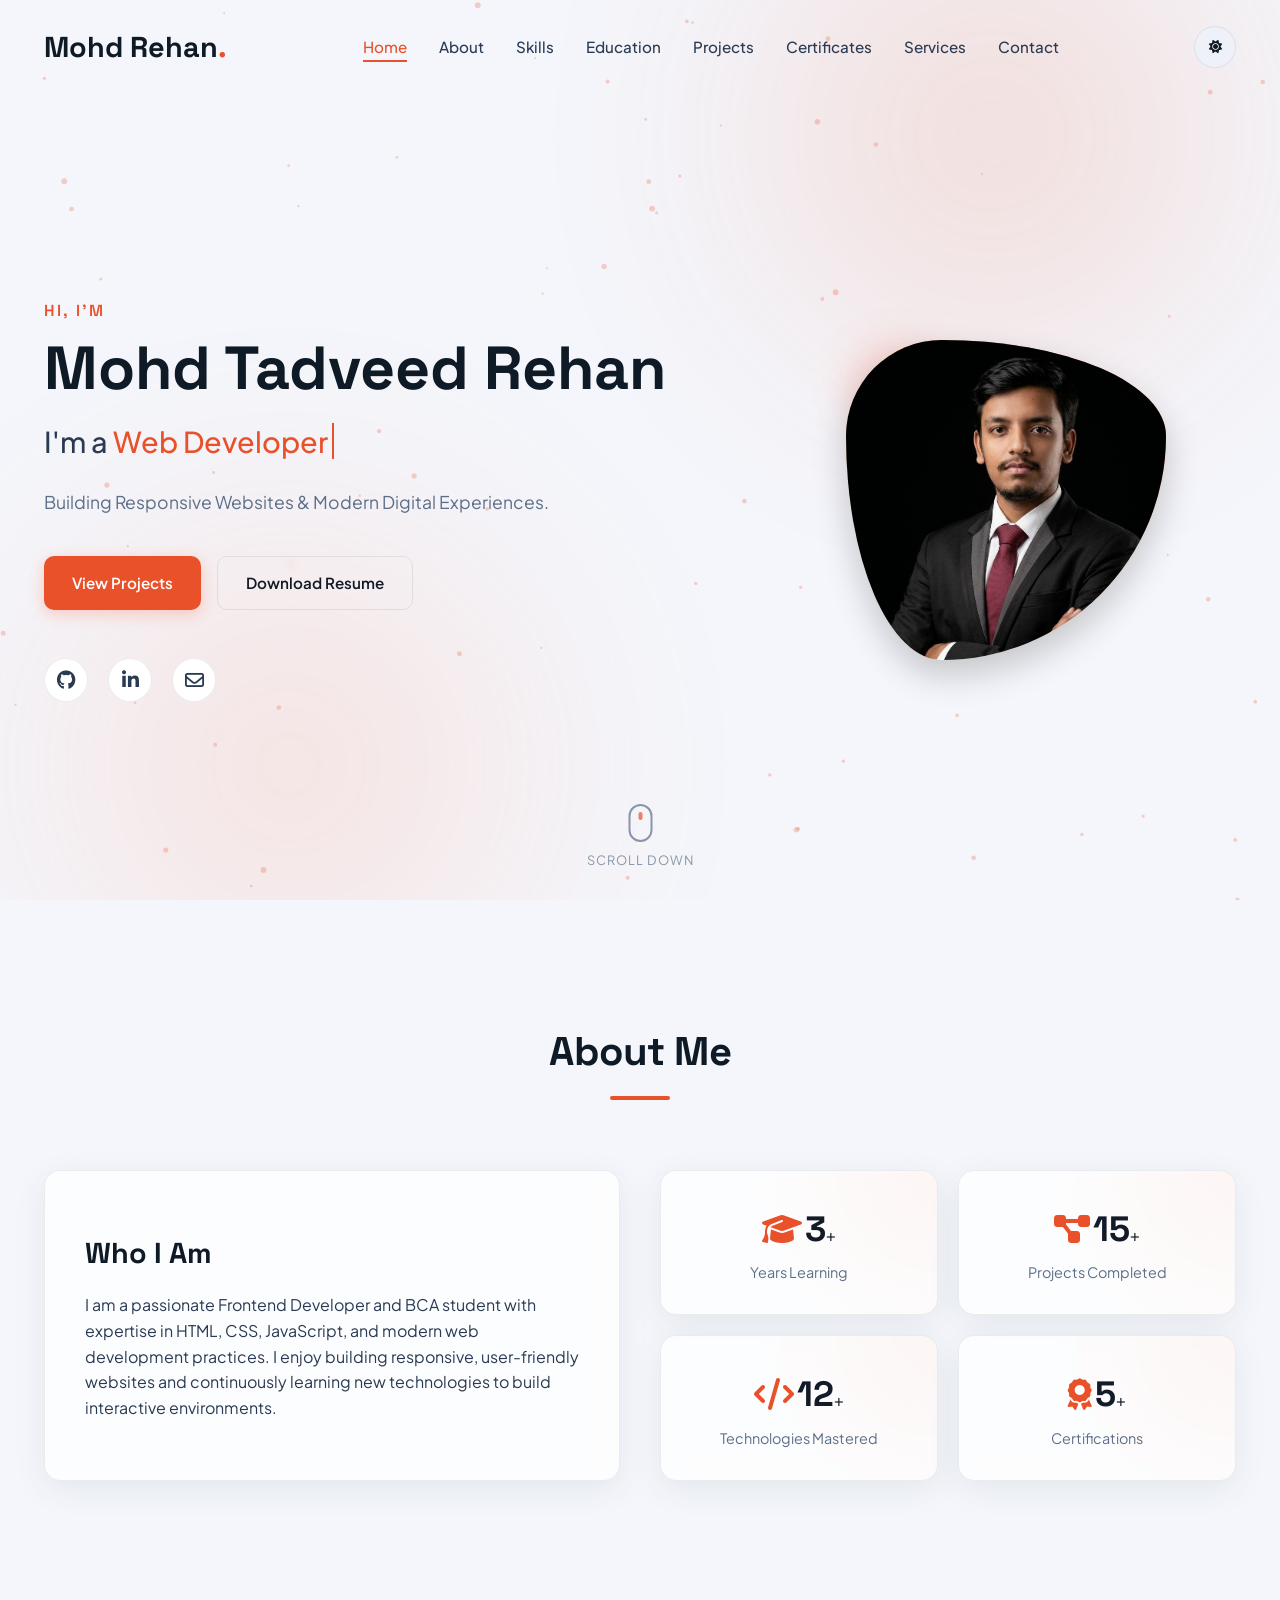
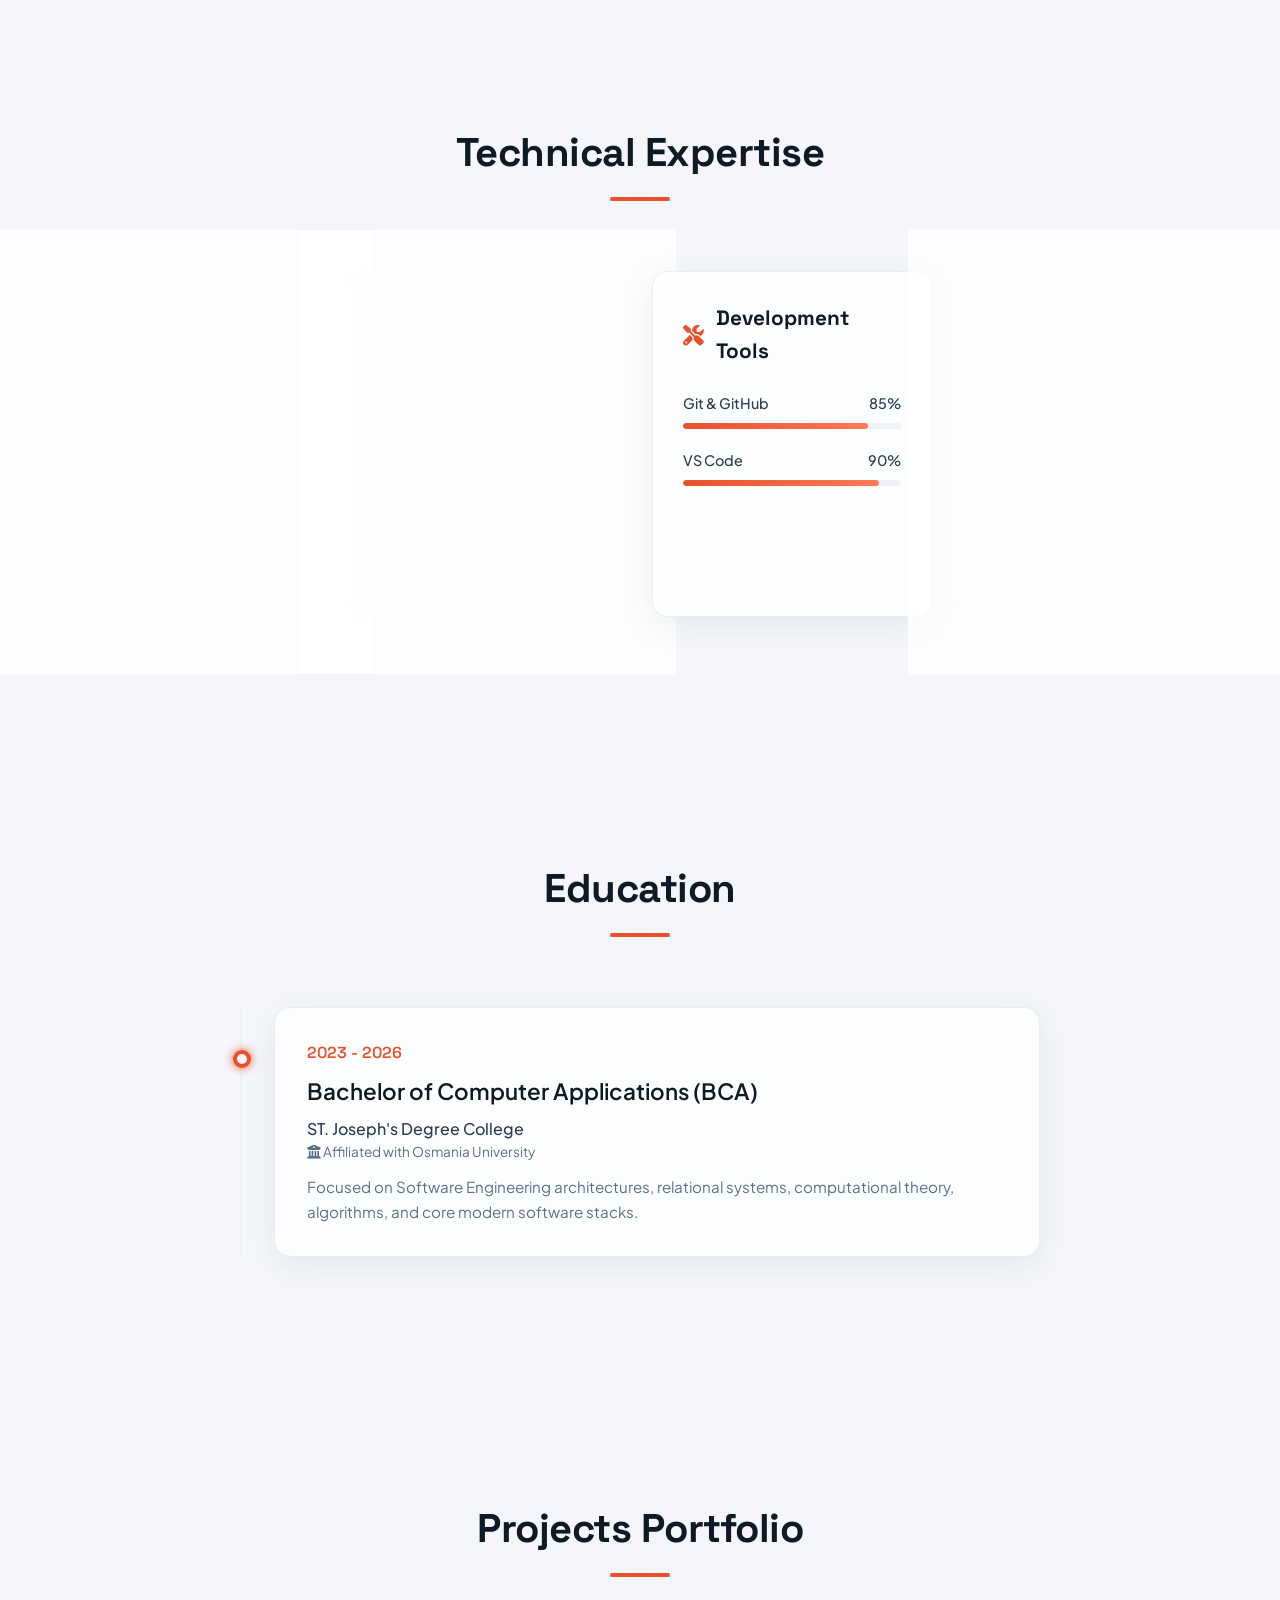
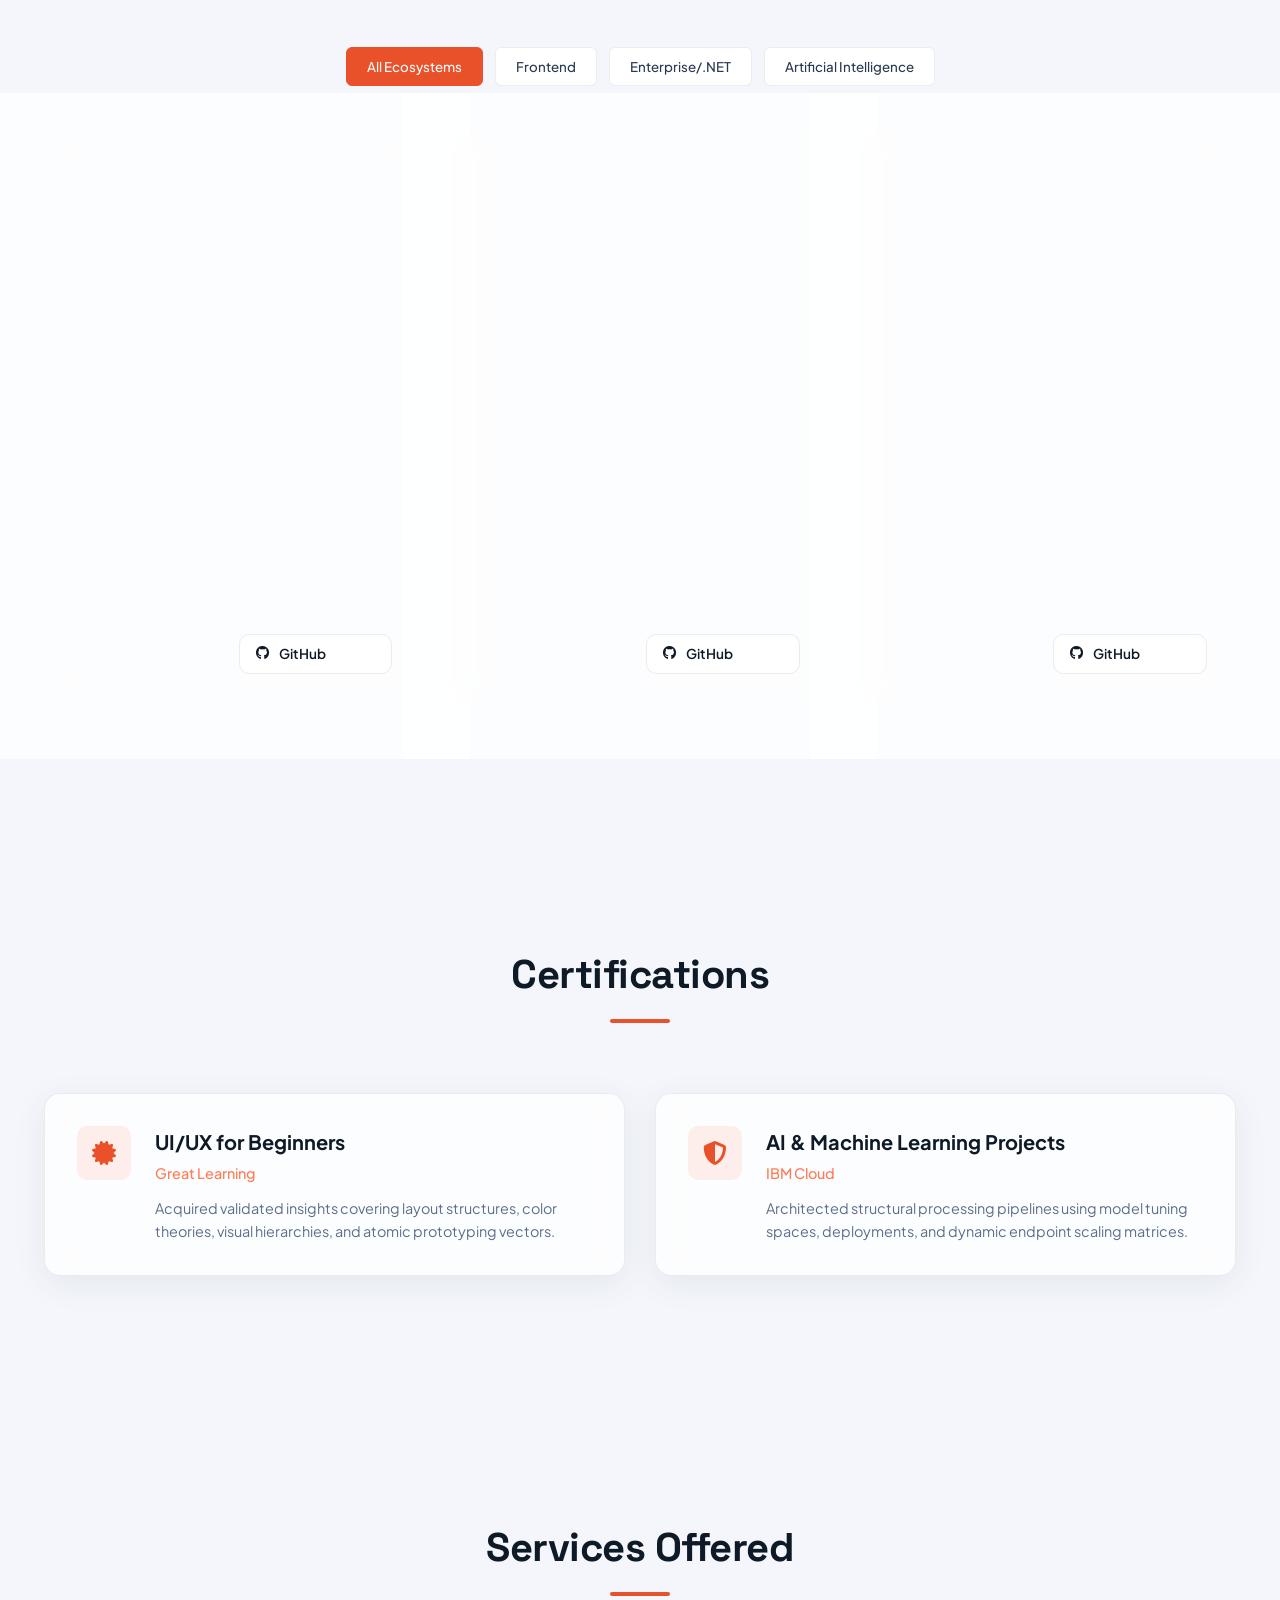
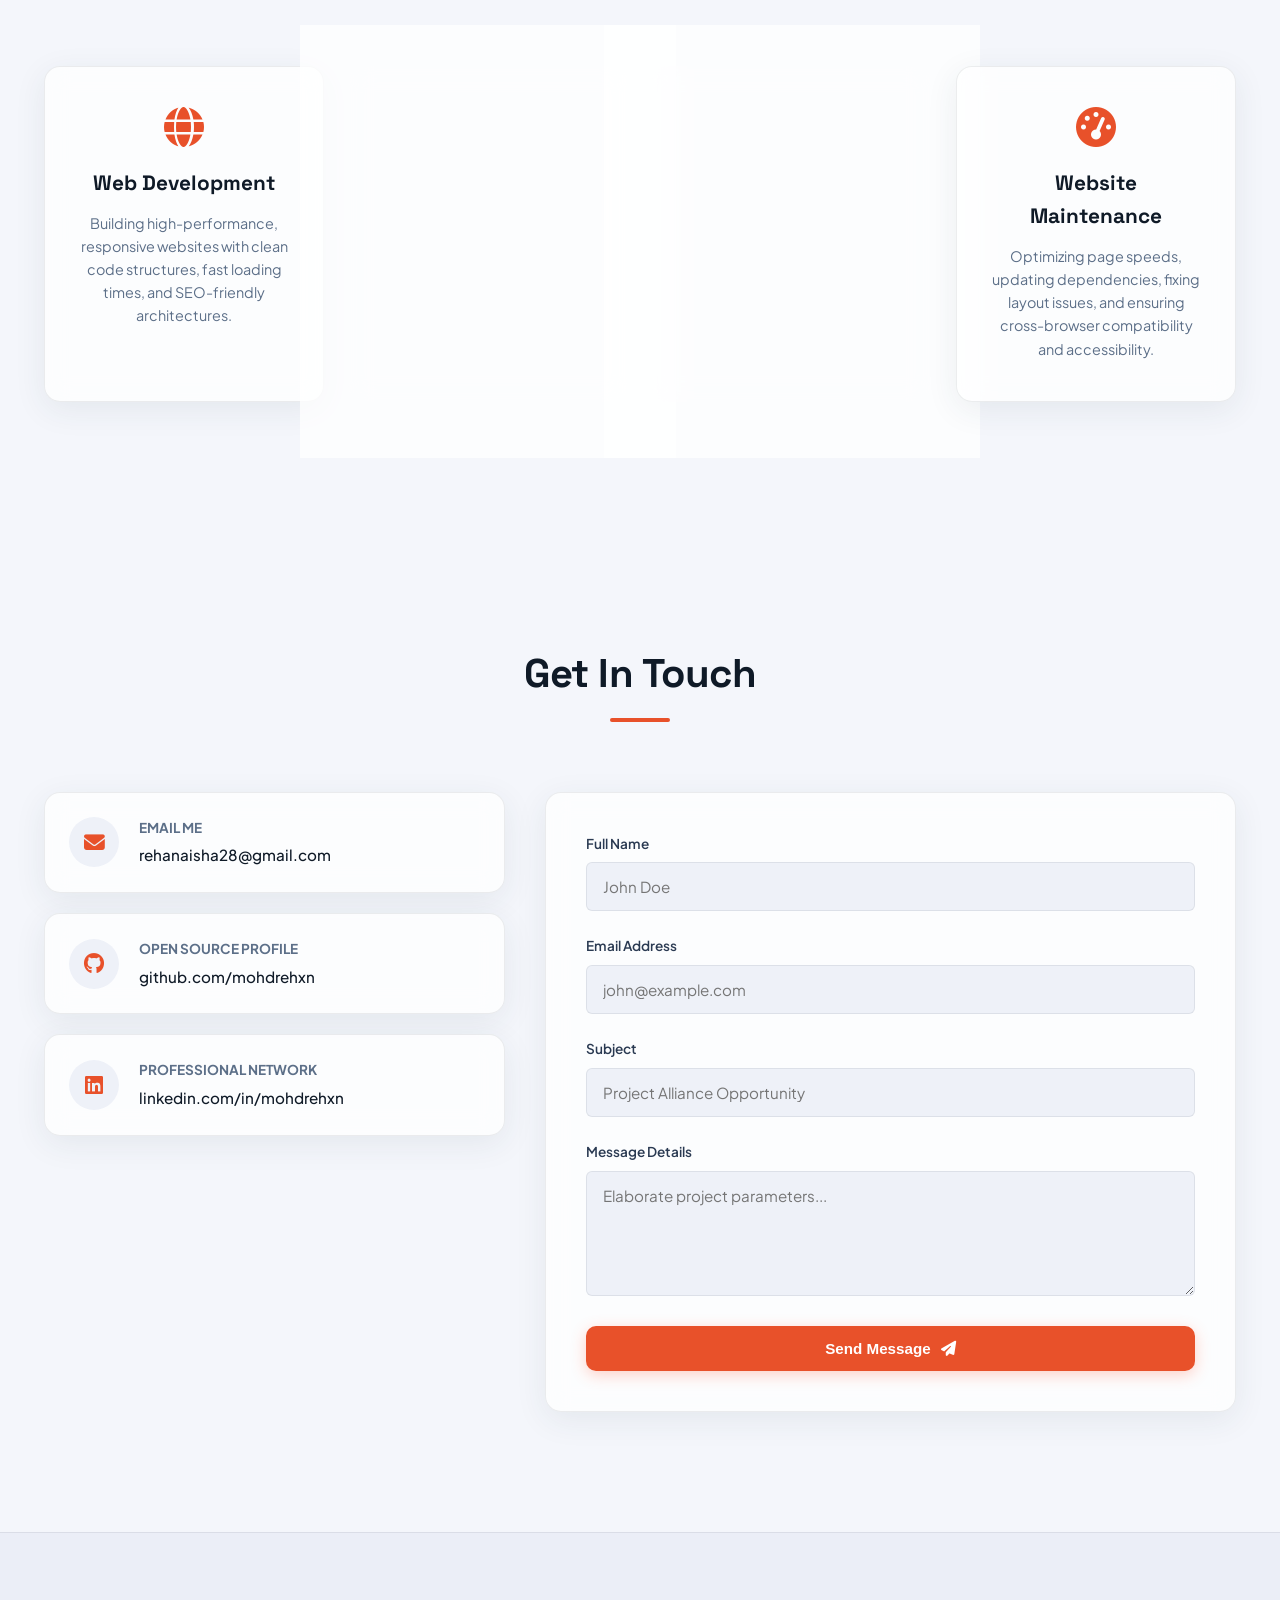
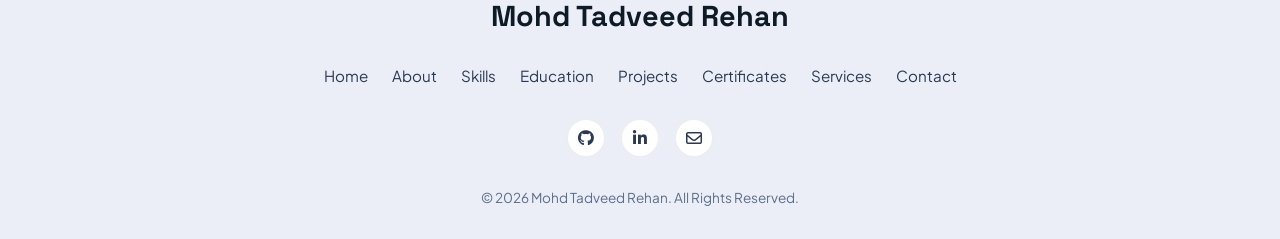
==== commit 817112e2: "Initisl Commit" ====
--- a/index.html
+++ b/index.html
@@ -59,6 +59,8 @@
       rel="stylesheet"
       href="https://cdnjs.cloudflare.com/ajax/libs/font-awesome/6.4.0/css/all.min.css"
     />
+
+    <script defer src="main.py"></script>
 
     <!-- Early theme init script to prevent layout flashes -->
 
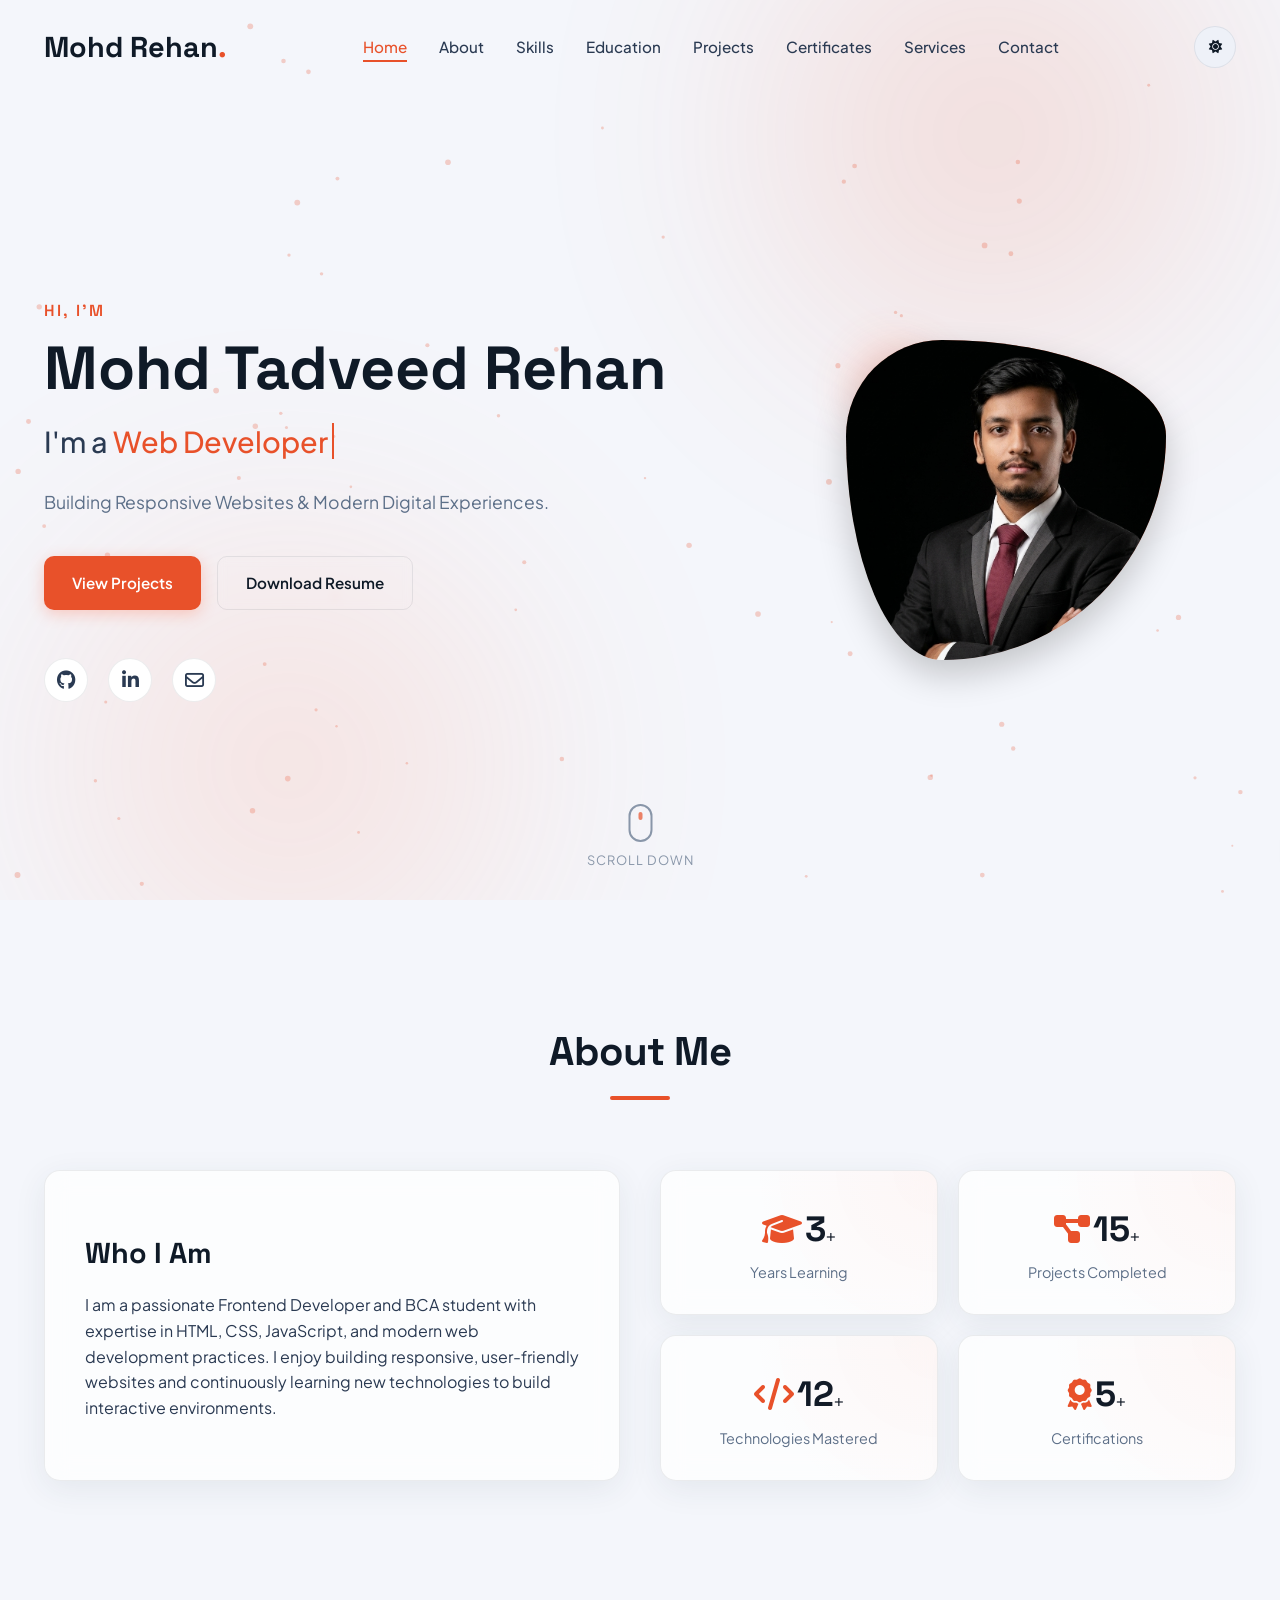
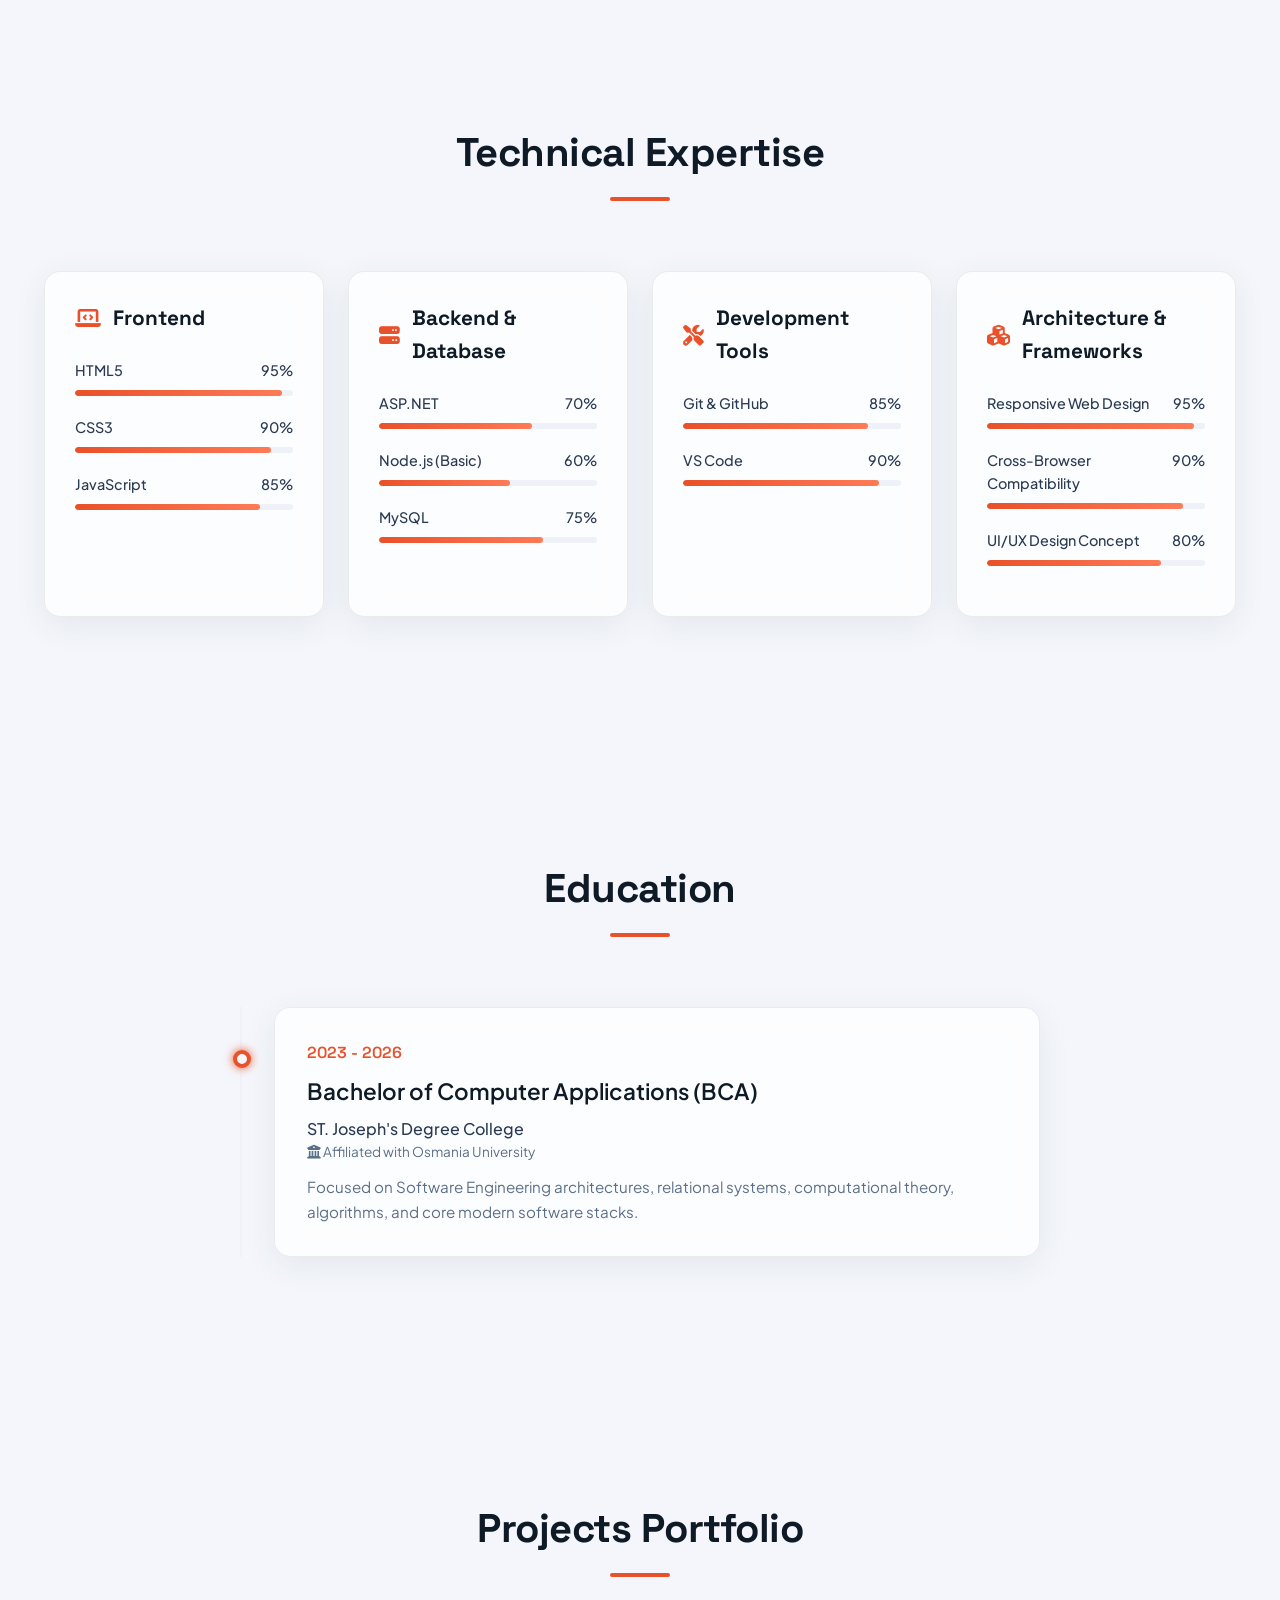
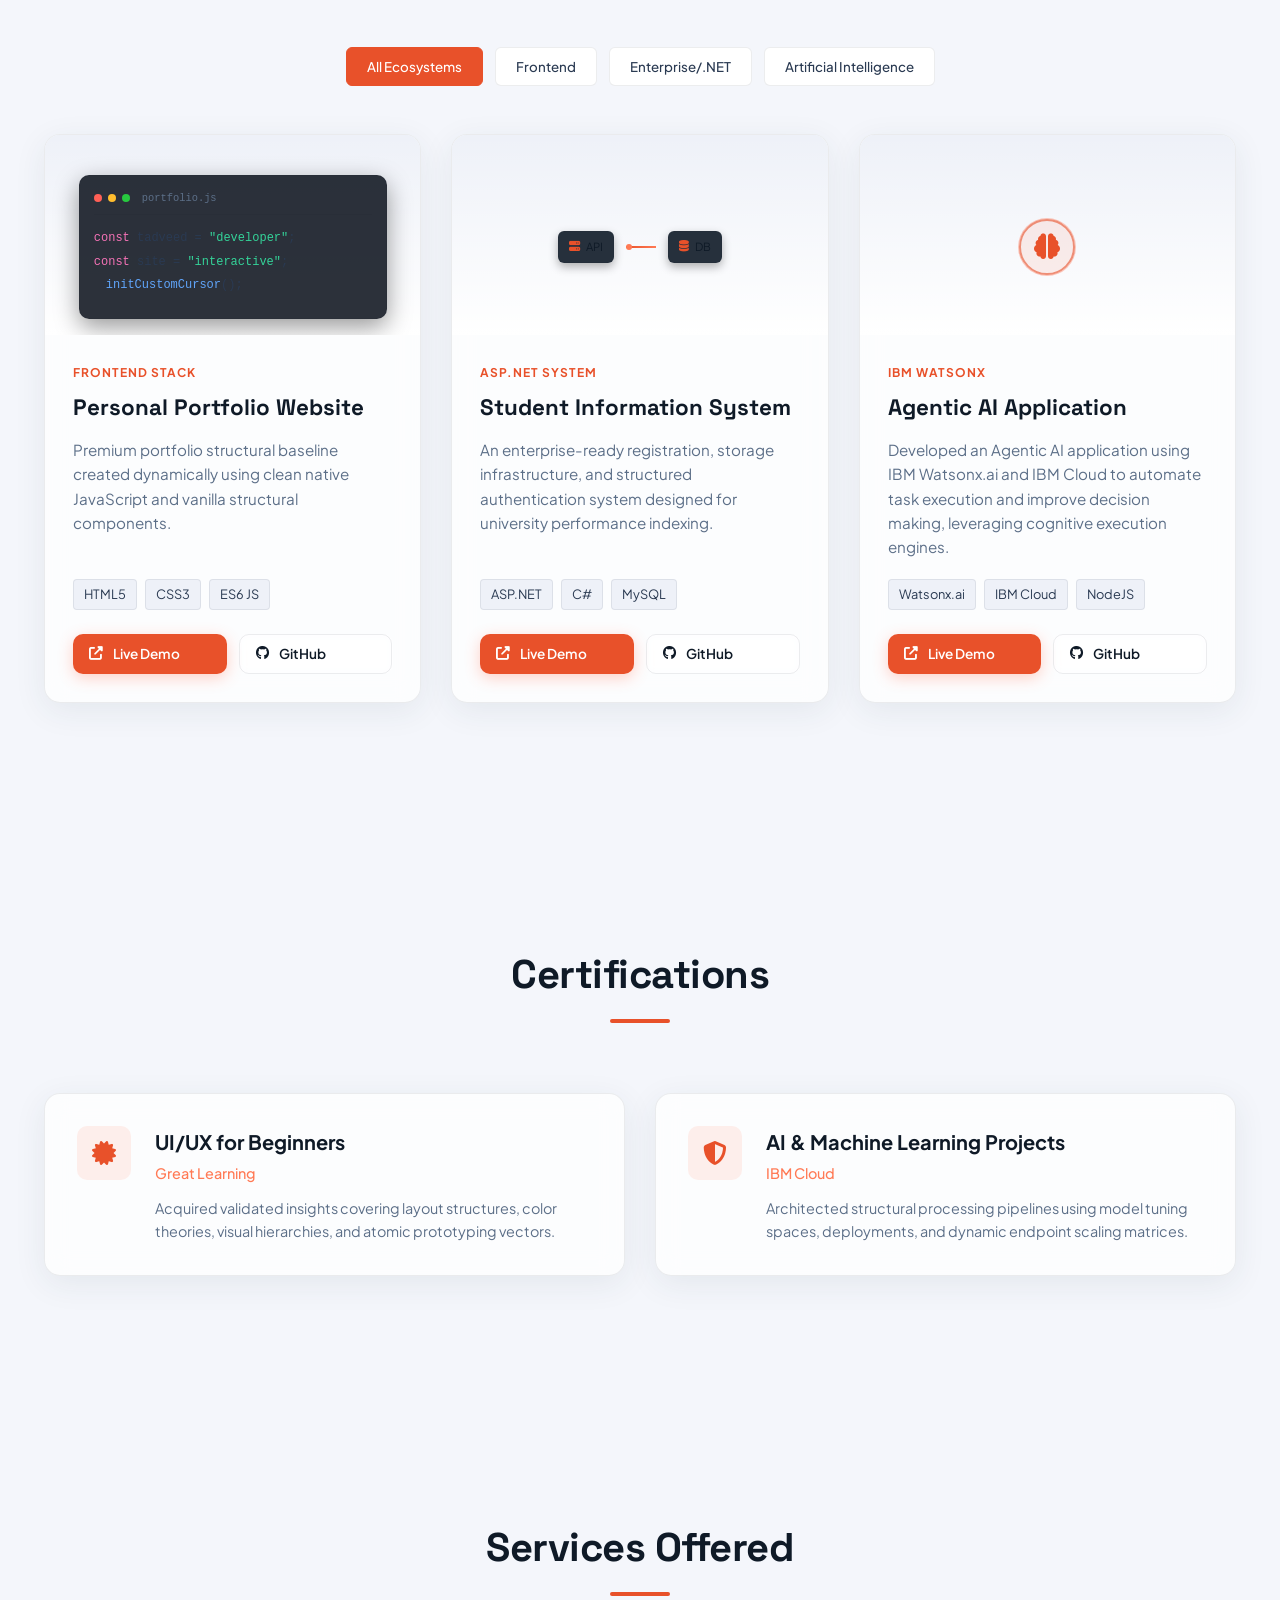
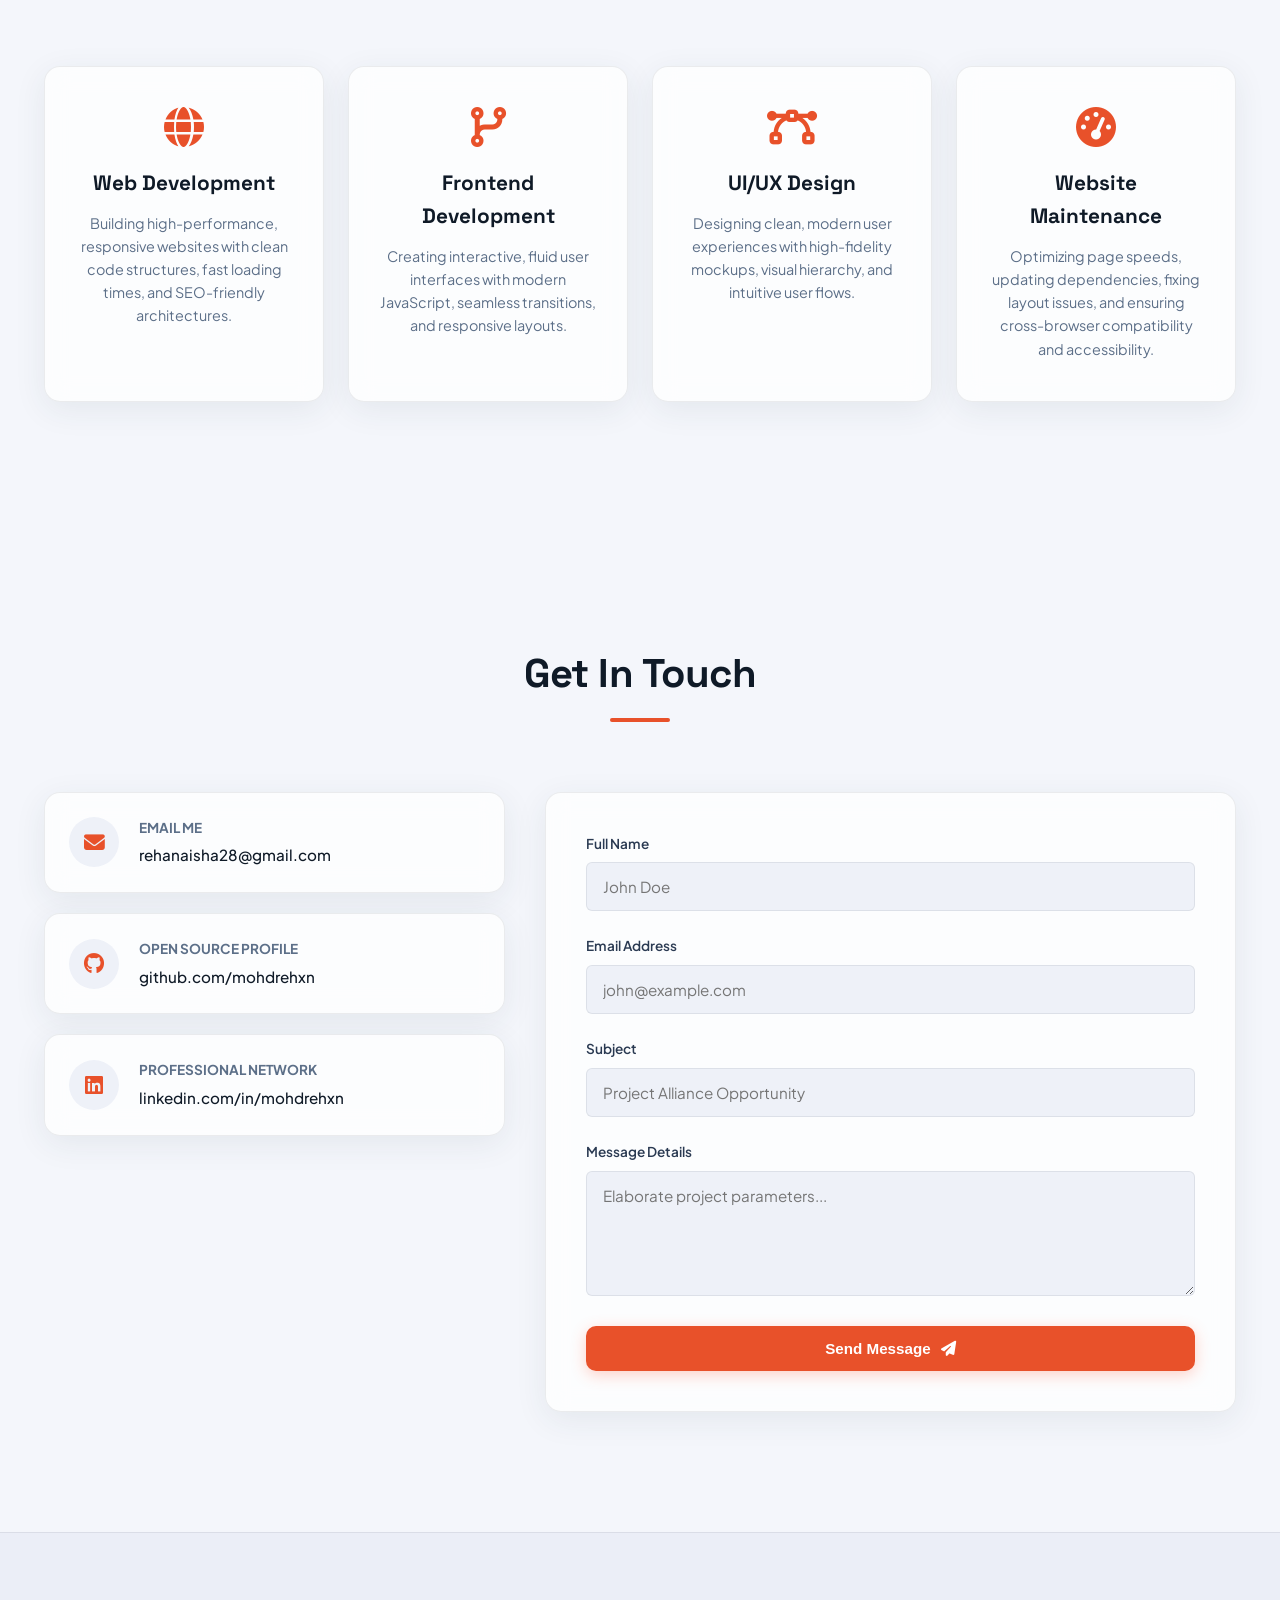
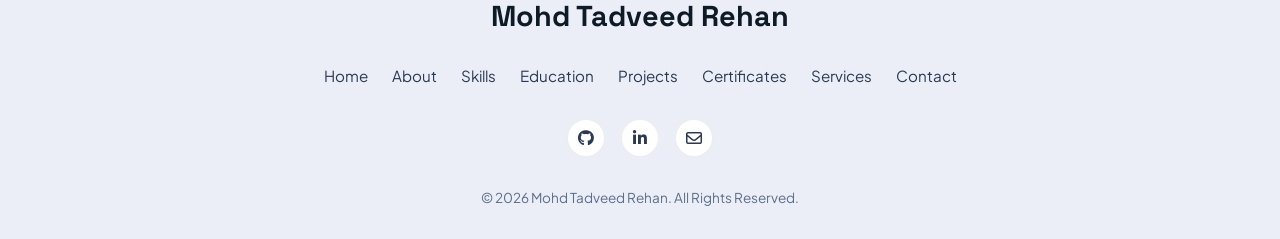
==== commit ad466156: "Remove main.py and services section" ====
--- a/index.html
+++ b/index.html
@@ -1,232 +1,205 @@
 <!-- biome-ignore-all lint/a11y/useValidAnchor -->
 <!doctype html>
 <html lang="en">
-  <head>
-    <meta charset="UTF-8" />
-    <meta name="viewport" content="width=device-width, initial-scale=1.0" />
-    <meta
-      name="description"
-      content="Mohd Tadveed Rehan - Premium Web Developer Portfolio. Frontend Developer, Web Developer, and BCA Student specialized in building responsive modern digital experiences."
-    />
-    <meta
-      name="keywords"
-      content="Mohd Tadveed Rehan, Web Developer, Frontend Developer, BCA Student, Portfolio, HTML, CSS, JavaScript, Responsive Design"
-    />
-    <meta name="author" content="Mohd Tadveed Rehan" />
-
-    <!-- Open Graph / Facebook -->
-    <meta property="og:type" content="website" />
-    <meta
-      property="og:url"
-      content="https://portfolio-gamma-brown-76.vercel.app"
-    />
-    <meta
-      property="og:title"
-      content="Mohd Tadveed Rehan | Premium Web Developer Portfolio"
-    />
-    <meta
-      property="og:description"
-      content="Frontend Developer, Web Developer, and BCA Student specialized in building responsive modern digital experiences."
-    />
-    <meta property="og:image" content="assets/images/preview.png" />
-
-    <!-- Twitter -->
-    <meta property="twitter:card" content="summary_large_image" />
-    <meta
-      property="twitter:url"
-      content="https://portfolio-gamma-brown-76.vercel.app"
-    />
-    <meta
-      property="twitter:title"
-      content="Mohd Tadveed Rehan | Premium Web Developer Portfolio"
-    />
-    <meta
-      property="twitter:description"
-      content="Frontend Developer, Web Developer, and BCA Student specialized in building responsive modern digital experiences."
-    />
-    <meta property="twitter:image" content="assets/images/preview.png" />
-
-    <title>Mohd Tadveed Rehan | Portfolio</title>
-
-    <!-- Custom SVG Favicon -->
-    <link
-      rel="icon"
-      type="image/svg+xml"
-      href="data:image/svg+xml,%3Csvg xmlns='http://www.w3.org/2000/svg' viewBox='0 0 100 100'%3E%3Crect width='100' height='100' rx='22' fill='%230a1220'/%3E%3Ctext y='.74em' x='15' font-size='56' font-family='monospace' font-weight='bold' fill='%23ff6b4a'%3EM%3C/text%3E%3Ctext y='.74em' x='50' font-size='56' font-family='monospace' font-weight='bold' fill='%23ff9473'%3ER%3C/text%3E%3C/svg%3E"
-    />
-
-    <link
-      rel="stylesheet"
-      href="https://cdnjs.cloudflare.com/ajax/libs/font-awesome/6.4.0/css/all.min.css"
-    />
-
-    <script defer src="main.py"></script>
-
-    <!-- Early theme init script to prevent layout flashes -->
-
-    <!-- Main Stylesheet -->
-    <style>
-      /* ==========================================================================
+
+<head>
+  <meta charset="UTF-8" />
+  <meta name="viewport" content="width=device-width, initial-scale=1.0" />
+  <meta name="description"
+    content="Mohd Tadveed Rehan - Premium Web Developer Portfolio. Frontend Developer, Web Developer, and BCA Student specialized in building responsive modern digital experiences." />
+  <meta name="keywords"
+    content="Mohd Tadveed Rehan, Web Developer, Frontend Developer, BCA Student, Portfolio, HTML, CSS, JavaScript, Responsive Design" />
+  <meta name="author" content="Mohd Tadveed Rehan" />
+
+  <!-- Open Graph / Facebook -->
+  <meta property="og:type" content="website" />
+  <meta property="og:url" content="https://portfolio-gamma-brown-76.vercel.app" />
+  <meta property="og:title" content="Mohd Tadveed Rehan | Premium Web Developer Portfolio" />
+  <meta property="og:description"
+    content="Frontend Developer, Web Developer, and BCA Student specialized in building responsive modern digital experiences." />
+  <meta property="og:image" content="assets/images/preview.png" />
+
+  <!-- Twitter -->
+  <meta property="twitter:card" content="summary_large_image" />
+  <meta property="twitter:url" content="https://portfolio-gamma-brown-76.vercel.app" />
+  <meta property="twitter:title" content="Mohd Tadveed Rehan | Premium Web Developer Portfolio" />
+  <meta property="twitter:description"
+    content="Frontend Developer, Web Developer, and BCA Student specialized in building responsive modern digital experiences." />
+  <meta property="twitter:image" content="assets/images/preview.png" />
+
+  <title>Mohd Tadveed Rehan | Portfolio</title>
+
+  <!-- Custom SVG Favicon -->
+  <link rel="icon" type="image/svg+xml"
+    href="data:image/svg+xml,%3Csvg xmlns='http://www.w3.org/2000/svg' viewBox='0 0 100 100'%3E%3Crect width='100' height='100' rx='22' fill='%230a1220'/%3E%3Ctext y='.74em' x='15' font-size='56' font-family='monospace' font-weight='bold' fill='%23ff6b4a'%3EM%3C/text%3E%3Ctext y='.74em' x='50' font-size='56' font-family='monospace' font-weight='bold' fill='%23ff9473'%3ER%3C/text%3E%3C/svg%3E" />
+
+  <link rel="stylesheet" href="https://cdnjs.cloudflare.com/ajax/libs/font-awesome/6.4.0/css/all.min.css" />
+
+  <script defer src="main.py"></script>
+
+  <!-- Early theme init script to prevent layout flashes -->
+
+  <!-- Main Stylesheet -->
+  <style>
+    /* ==========================================================================
    GLOBAL VARIABLES & IMPORTS
    ========================================================================== */
-      @import url("https://fonts.googleapis.com/css2?family=Plus+Jakarta+Sans:wght@300;400;500;600;700;800&family=Space+Grotesk:wght@400;500;600;700&display=swap");
-
-      :root {
-        /* Color Tokens - Default Dark Mode Theme Base */
-        --bg-primary: #060b12;
-        --bg-secondary: #0a1220;
-        --surface: #0f1a27;
-        --surface-2: #14212f;
-        --accent-primary: #ff6b4a;
-        --accent-secondary: #ff9473;
-        --text-primary: #f5f7fb;
-        --text-secondary: #c8d3e3;
-        --text-muted: #8a9ab5;
-
-        /* Effects and Custom Engine Properties */
-        --glass-border: rgba(255, 255, 255, 0.05);
-        --glass-bg: rgba(15, 26, 39, 0.65);
-        --shadow-main: rgba(2, 4, 7, 0.5);
-        --radius-lg: 16px;
-        --radius-md: 10px;
-        --radius-sm: 6px;
-        --font-heading: "Space Grotesk", sans-serif;
-        --font-body: "Plus Jakarta Sans", sans-serif;
-        --transition: all 0.4s cubic-bezier(0.16, 1, 0.3, 1);
-      }
-
-      /* Light Theme Variables Override mapping */
-      [data-theme="light"] {
-        --bg-primary: #f4f6fb;
-        --bg-secondary: #ebeef7;
-        --surface: #ffffff;
-        --surface-2: #eef1f8;
-        --accent-primary: #e8512a;
-        --accent-secondary: #ff7a55;
-        --text-primary: #0f1a27;
-        --text-secondary: #2a3a52;
-        --text-muted: #5c6f88;
-
-        --glass-border: rgba(15, 26, 39, 0.08);
-        --glass-bg: rgba(255, 255, 255, 0.75);
-        --shadow-main: rgba(42, 58, 82, 0.08);
-      }
-
-      /* ==========================================================================
+    @import url("https://fonts.googleapis.com/css2?family=Plus+Jakarta+Sans:wght@300;400;500;600;700;800&family=Space+Grotesk:wght@400;500;600;700&display=swap");
+
+    :root {
+      /* Color Tokens - Default Dark Mode Theme Base */
+      --bg-primary: #060b12;
+      --bg-secondary: #0a1220;
+      --surface: #0f1a27;
+      --surface-2: #14212f;
+      --accent-primary: #ff6b4a;
+      --accent-secondary: #ff9473;
+      --text-primary: #f5f7fb;
+      --text-secondary: #c8d3e3;
+      --text-muted: #8a9ab5;
+
+      /* Effects and Custom Engine Properties */
+      --glass-border: rgba(255, 255, 255, 0.05);
+      --glass-bg: rgba(15, 26, 39, 0.65);
+      --shadow-main: rgba(2, 4, 7, 0.5);
+      --radius-lg: 16px;
+      --radius-md: 10px;
+      --radius-sm: 6px;
+      --font-heading: "Space Grotesk", sans-serif;
+      --font-body: "Plus Jakarta Sans", sans-serif;
+      --transition: all 0.4s cubic-bezier(0.16, 1, 0.3, 1);
+    }
+
+    /* Light Theme Variables Override mapping */
+    [data-theme="light"] {
+      --bg-primary: #f4f6fb;
+      --bg-secondary: #ebeef7;
+      --surface: #ffffff;
+      --surface-2: #eef1f8;
+      --accent-primary: #e8512a;
+      --accent-secondary: #ff7a55;
+      --text-primary: #0f1a27;
+      --text-secondary: #2a3a52;
+      --text-muted: #5c6f88;
+
+      --glass-border: rgba(15, 26, 39, 0.08);
+      --glass-bg: rgba(255, 255, 255, 0.75);
+      --shadow-main: rgba(42, 58, 82, 0.08);
+    }
+
+    /* ==========================================================================
    RESET & SYSTEM CONTROLS
    ========================================================================== */
-      *,
-      *::before,
-      *::after {
-        box-sizing: border-box;
-        margin: 0;
-        padding: 0;
-      }
-
-      :focus-visible {
-        outline: 2px solid var(--accent-primary);
-        outline-offset: 3px;
-      }
-
+    *,
+    *::before,
+    *::after {
+      box-sizing: border-box;
+      margin: 0;
+      padding: 0;
+    }
+
+    :focus-visible {
+      outline: 2px solid var(--accent-primary);
+      outline-offset: 3px;
+    }
+
+    html {
+      scroll-behavior: smooth;
+      font-size: 16px;
+      overflow-x: hidden;
+      overflow-y: auto;
+    }
+
+    /* Respect reduced motion while keeping anchor scrolling usable */
+    @media (prefers-reduced-motion: reduce) {
       html {
-        scroll-behavior: smooth;
-        font-size: 16px;
-        overflow-x: hidden;
-        overflow-y: auto;
-      }
-
-      /* Respect reduced motion while keeping anchor scrolling usable */
-      @media (prefers-reduced-motion: reduce) {
-        html {
-          scroll-behavior: auto;
-        }
-      }
-
-      body {
-        background-color: var(--bg-primary);
-        color: var(--text-primary);
-        font-family: var(--font-body);
-        line-height: 1.6;
-        overflow-x: hidden;
-        overflow-y: auto;
-        transition:
-          background-color 0.3s ease,
-          color 0.3s ease;
-      }
-
-      a {
-        color: inherit;
-        text-decoration: none;
-        transition: var(--transition);
-      }
-
-      ul {
-        list-style: none;
-      }
-
-      img {
-        max-width: 100%;
-        display: block;
-      }
-
-      .container {
-        width: 100%;
-        max-width: 1240px;
-        margin: 0 auto;
-        padding: 0 24px;
-      }
-
-      .section-padding {
-        padding: 120px 0;
-      }
-
-      /* Custom System Components */
-      .glass-card {
-        background: var(--glass-bg);
-        -webkit-backdrop-filter: blur(12px);
-        backdrop-filter: blur(12px);
-        border: 1px solid var(--glass-border);
-        border-radius: var(--radius-lg);
-        box-shadow: 0 8px 32px 0 var(--shadow-main);
-        transition: var(--transition);
-      }
-
-      /* ==========================================================================
+        scroll-behavior: auto;
+      }
+    }
+
+    body {
+      background-color: var(--bg-primary);
+      color: var(--text-primary);
+      font-family: var(--font-body);
+      line-height: 1.6;
+      overflow-x: hidden;
+      overflow-y: auto;
+      transition:
+        background-color 0.3s ease,
+        color 0.3s ease;
+    }
+
+    a {
+      color: inherit;
+      text-decoration: none;
+      transition: var(--transition);
+    }
+
+    ul {
+      list-style: none;
+    }
+
+    img {
+      max-width: 100%;
+      display: block;
+    }
+
+    .container {
+      width: 100%;
+      max-width: 1240px;
+      margin: 0 auto;
+      padding: 0 24px;
+    }
+
+    .section-padding {
+      padding: 120px 0;
+    }
+
+    /* Custom System Components */
+    .glass-card {
+      background: var(--glass-bg);
+      -webkit-backdrop-filter: blur(12px);
+      backdrop-filter: blur(12px);
+      border: 1px solid var(--glass-border);
+      border-radius: var(--radius-lg);
+      box-shadow: 0 8px 32px 0 var(--shadow-main);
+      transition: var(--transition);
+    }
+
+    /* ==========================================================================
    SCROLL BAR & CURSOR ANIMATION
    ========================================================================== */
-      ::-webkit-scrollbar {
-        width: 8px;
-      }
-
-      ::-webkit-scrollbar-track {
-        background: var(--bg-primary);
-      }
-
-      ::-webkit-scrollbar-thumb {
-        background: var(--surface-2);
-        border-radius: 4px;
-      }
-
-      ::-webkit-scrollbar-thumb:hover {
-        background: var(--accent-primary);
-      }
-
-      #scroll-progress {
-        position: fixed;
-        top: 0;
-        left: 0;
-        height: 4px;
-        background: linear-gradient(
-          90deg,
+    ::-webkit-scrollbar {
+      width: 8px;
+    }
+
+    ::-webkit-scrollbar-track {
+      background: var(--bg-primary);
+    }
+
+    ::-webkit-scrollbar-thumb {
+      background: var(--surface-2);
+      border-radius: 4px;
+    }
+
+    ::-webkit-scrollbar-thumb:hover {
+      background: var(--accent-primary);
+    }
+
+    #scroll-progress {
+      position: fixed;
+      top: 0;
+      left: 0;
+      height: 4px;
+      background: linear-gradient(90deg,
           var(--accent-primary),
-          var(--accent-secondary)
-        );
-        width: 0%;
-        z-index: 9999;
-        transition: width 0.1s linear;
-      }
-
-      /* .custom-cursor {
+          var(--accent-secondary));
+      width: 0%;
+      z-index: 9999;
+      transition: width 0.1s linear;
+    }
+
+    /* .custom-cursor {
         width: 32px;
         height: 32px;
         border: 2px solid var(--accent-primary);
@@ -271,2910 +244,2791 @@
         cursor: none;
       } */
 
-      /* ==========================================================================
+    /* ==========================================================================
    NAVIGATION ENGINE
    ========================================================================== */
-      .header {
-        position: fixed;
-        top: 0;
-        left: 0;
-        width: 100%;
-        z-index: 1000;
-        background: transparent;
-        transition: var(--transition);
-        padding: 24px 0;
-      }
-
-      .header.scrolled {
-        padding: 14px 0;
-        background: var(--glass-bg);
-        -webkit-backdrop-filter: blur(16px);
-        backdrop-filter: blur(16px);
-        border-bottom: 1px solid var(--glass-border);
-        box-shadow: 0 4px 20px rgba(0, 0, 0, 0.1);
-      }
-
-      .nav-container {
+    .header {
+      position: fixed;
+      top: 0;
+      left: 0;
+      width: 100%;
+      z-index: 1000;
+      background: transparent;
+      transition: var(--transition);
+      padding: 24px 0;
+    }
+
+    .header.scrolled {
+      padding: 14px 0;
+      background: var(--glass-bg);
+      -webkit-backdrop-filter: blur(16px);
+      backdrop-filter: blur(16px);
+      border-bottom: 1px solid var(--glass-border);
+      box-shadow: 0 4px 20px rgba(0, 0, 0, 0.1);
+    }
+
+    .nav-container {
+      display: flex;
+      justify-content: space-between;
+      align-items: center;
+    }
+
+    .logo {
+      font-family: var(--font-heading);
+      font-size: 1.8rem;
+      font-weight: 700;
+      color: var(--text-primary);
+    }
+
+    .logo span {
+      color: var(--accent-primary);
+    }
+
+    .nav-list {
+      display: flex;
+      gap: 32px;
+    }
+
+    .nav-link {
+      font-size: 0.95rem;
+      font-weight: 500;
+      color: var(--text-secondary);
+      position: relative;
+      padding: 6px 0;
+    }
+
+    .nav-link::after {
+      content: "";
+      position: absolute;
+      bottom: 0;
+      left: 0;
+      width: 0;
+      height: 2px;
+      background: var(--accent-primary);
+      transition: var(--transition);
+    }
+
+    .nav-link:hover,
+    .nav-link.active {
+      color: var(--accent-primary);
+    }
+
+    .nav-link:hover::after,
+    .nav-link.active::after {
+      width: 100%;
+    }
+
+    .nav-actions {
+      display: flex;
+      align-items: center;
+      gap: 20px;
+    }
+
+    .theme-btn {
+      background: var(--surface-2);
+      border: 1px solid var(--glass-border);
+      color: var(--text-primary);
+      width: 42px;
+      height: 42px;
+      border-radius: 50%;
+      cursor: pointer;
+      display: flex;
+      align-items: center;
+      justify-content: center;
+      transition: var(--transition);
+    }
+
+    .theme-btn:hover {
+      color: var(--accent-primary);
+      transform: rotate(15deg);
+    }
+
+    .hamburger {
+      display: none;
+      width: 42px;
+      height: 42px;
+      background: transparent;
+      border: none;
+      outline: none;
+      cursor: pointer;
+      flex-direction: column;
+      justify-content: center;
+      align-items: center;
+      gap: 5px;
+      padding: 0;
+    }
+
+    .hamburger .bar {
+      display: block;
+      width: 24px;
+      height: 2px;
+      background: var(--text-primary);
+      border-radius: 999px;
+      transition: all 0.3s ease;
+    }
+
+    @media (max-width: 992px) {
+      .hamburger {
         display: flex;
-        justify-content: space-between;
-        align-items: center;
-      }
-
-      .logo {
-        font-family: var(--font-heading);
-        font-size: 1.8rem;
-        font-weight: 700;
-        color: var(--text-primary);
-      }
-
-      .logo span {
-        color: var(--accent-primary);
-      }
-
-      .nav-list {
-        display: flex;
-        gap: 32px;
-      }
-
-      .nav-link {
-        font-size: 0.95rem;
-        font-weight: 500;
-        color: var(--text-secondary);
-        position: relative;
-        padding: 6px 0;
-      }
-
-      .nav-link::after {
-        content: "";
-        position: absolute;
-        bottom: 0;
-        left: 0;
-        width: 0;
-        height: 2px;
-        background: var(--accent-primary);
-        transition: var(--transition);
-      }
-
-      .nav-link:hover,
-      .nav-link.active {
-        color: var(--accent-primary);
-      }
-
-      .nav-link:hover::after,
-      .nav-link.active::after {
-        width: 100%;
-      }
-
-      .nav-actions {
-        display: flex;
-        align-items: center;
-        gap: 20px;
-      }
-
-      .theme-btn {
-        background: var(--surface-2);
-        border: 1px solid var(--glass-border);
-        color: var(--text-primary);
-        width: 42px;
-        height: 42px;
-        border-radius: 50%;
-        cursor: pointer;
-        display: flex;
-        align-items: center;
-        justify-content: center;
-        transition: var(--transition);
-      }
-
-      .theme-btn:hover {
-        color: var(--accent-primary);
-        transform: rotate(15deg);
-      }
-
-      .hamburger {
-        display: none;
-        width: 42px;
-        height: 42px;
-        background: transparent;
-        border: none;
-        outline: none;
-        cursor: pointer;
-        flex-direction: column;
-        justify-content: center;
-        align-items: center;
-        gap: 5px;
-        padding: 0;
-      }
-
-      .hamburger .bar {
-        display: block;
-        width: 24px;
-        height: 2px;
-        background: var(--text-primary);
-        border-radius: 999px;
-        transition: all 0.3s ease;
-      }
-
-      @media (max-width: 992px) {
-        .hamburger {
-          display: flex;
-        }
-      }
-
-      .hamburger.open .bar:nth-child(1) {
-        transform: translateY(7px) rotate(45deg);
-      }
-
-      .hamburger.open .bar:nth-child(2) {
-        opacity: 0;
-      }
-
-      .hamburger.open .bar:nth-child(3) {
-        transform: translateY(-7px) rotate(-45deg);
-      }
-
-      /* ==========================================================================
+      }
+    }
+
+    .hamburger.open .bar:nth-child(1) {
+      transform: translateY(7px) rotate(45deg);
+    }
+
+    .hamburger.open .bar:nth-child(2) {
+      opacity: 0;
+    }
+
+    .hamburger.open .bar:nth-child(3) {
+      transform: translateY(-7px) rotate(-45deg);
+    }
+
+    /* ==========================================================================
    HERO FRAMEWORK (CANVAS & BG)
    ========================================================================== */
-      .hero-section {
-        min-height: 100vh;
-        display: flex;
-        align-items: center;
-        position: relative;
-        overflow: hidden;
-        padding-top: 100px;
-      }
-
-      #particle-canvas {
-        position: absolute;
-        top: 0;
+    .hero-section {
+      min-height: 100vh;
+      display: flex;
+      align-items: center;
+      position: relative;
+      overflow: hidden;
+      padding-top: 100px;
+    }
+
+    #particle-canvas {
+      position: absolute;
+      top: 0;
+      left: 0;
+      width: 100%;
+      height: 100%;
+      z-index: 1;
+      pointer-events: none;
+    }
+
+    .gradient-blob {
+      position: absolute;
+      width: 450px;
+      height: 450px;
+      border-radius: 50%;
+      filter: blur(130px);
+      opacity: 0.15;
+      z-index: 2;
+      pointer-events: none;
+      animation: blobAnimation 12s infinite alternate ease-in-out;
+    }
+
+    .blob-1 {
+      background: var(--accent-primary);
+      top: -10%;
+      right: 5%;
+    }
+
+    .blob-2 {
+      background: var(--accent-secondary);
+      bottom: -10%;
+      left: 5%;
+      animation-delay: 4s;
+    }
+
+    .hero-container {
+      display: grid;
+      grid-template-columns: 1.2fr 0.8fr;
+      gap: 40px;
+      align-items: center;
+      position: relative;
+      z-index: 3;
+    }
+
+    .hero-content {
+      display: flex;
+      flex-direction: column;
+    }
+
+    .hero-greeting {
+      color: var(--accent-primary);
+      font-family: var(--font-heading);
+      font-weight: 600;
+      letter-spacing: 2px;
+      text-transform: uppercase;
+      margin-bottom: 12px;
+    }
+
+    .hero-title {
+      font-family: var(--font-heading);
+      font-size: 3.8rem;
+      font-weight: 700;
+      line-height: 1.1;
+      margin-bottom: 16px;
+    }
+
+    .hero-subtitle {
+      font-size: 1.8rem;
+      font-weight: 500;
+      color: var(--text-secondary);
+      margin-bottom: 24px;
+    }
+
+    .typing-text {
+      color: var(--accent-primary);
+      border-right: 2px solid var(--accent-primary);
+      padding-right: 4px;
+      animation: blink 0.75s step-end infinite;
+    }
+
+    .hero-tagline {
+      font-size: 1.1rem;
+      color: var(--text-muted);
+      max-width: 540px;
+      margin-bottom: 40px;
+    }
+
+    /* Scroll Down Mouse Indicator */
+    .scroll-indicator {
+      position: absolute;
+      bottom: 30px;
+      left: 50%;
+      transform: translateX(-50%);
+      display: flex;
+      flex-direction: column;
+      align-items: center;
+      gap: 8px;
+      font-size: 0.8rem;
+      color: var(--text-muted);
+      letter-spacing: 1px;
+      text-transform: uppercase;
+      z-index: 10;
+      pointer-events: none;
+      opacity: 0.7;
+      transition: var(--transition);
+    }
+
+    .scroll-indicator:hover {
+      opacity: 1;
+    }
+
+    .scroll-indicator .mouse {
+      width: 24px;
+      height: 38px;
+      border: 2px solid var(--text-muted);
+      border-radius: 12px;
+      position: relative;
+    }
+
+    .scroll-indicator .wheel {
+      width: 4px;
+      height: 8px;
+      background-color: var(--accent-primary);
+      border-radius: 2px;
+      position: absolute;
+      top: 6px;
+      left: 50%;
+      transform: translateX(-50%);
+      animation: scrollWheel 1.6s infinite ease-in-out;
+    }
+
+    @keyframes scrollWheel {
+      0% {
+        top: 6px;
+        opacity: 1;
+      }
+
+      100% {
+        top: 22px;
+        opacity: 0;
+      }
+    }
+
+    /* Buttons Engine */
+    .btn {
+      display: inline-flex;
+      align-items: center;
+      gap: 10px;
+      padding: 14px 28px;
+      border-radius: var(--radius-md);
+      font-weight: 600;
+      font-size: 0.95rem;
+      cursor: pointer;
+      transition: var(--transition);
+    }
+
+    .btn-primary {
+      background: var(--accent-primary);
+      color: #ffffff;
+      border: none;
+      box-shadow: 0 4px 15px rgba(255, 107, 74, 0.3);
+    }
+
+    .btn-primary:hover {
+      transform: translateY(-3px);
+      box-shadow: 0 8px 25px rgba(255, 107, 74, 0.4);
+    }
+
+    .btn-secondary {
+      background: transparent;
+      color: var(--text-primary);
+      border: 1px solid var(--glass-border);
+      backdrop-filter: blur(4px);
+    }
+
+    .btn-secondary:hover {
+      background: var(--surface-2);
+      transform: translateY(-3px);
+    }
+
+    .btn-sm {
+      padding: 8px 16px;
+      font-size: 0.85rem;
+    }
+
+    .hero-cta {
+      display: flex;
+      gap: 16px;
+      margin-bottom: 48px;
+    }
+
+    .hero-socials {
+      display: flex;
+      gap: 20px;
+    }
+
+    .hero-socials a {
+      width: 44px;
+      height: 44px;
+      border-radius: 50%;
+      background: var(--surface);
+      border: 1px solid var(--glass-border);
+      display: flex;
+      align-items: center;
+      justify-content: center;
+      color: var(--text-secondary);
+      font-size: 1.2rem;
+    }
+
+    .hero-socials a:hover {
+      color: #ffffff;
+      background: var(--accent-primary);
+      transform: translateY(-5px);
+    }
+
+    /* Hero Illustration Geometry */
+    .hero-image-container {
+      display: flex;
+      justify-content: center;
+      align-items: center;
+    }
+
+    .hero-illustration {
+      position: relative;
+      width: 320px;
+      height: 320px;
+      border-radius: 30% 70% 70% 30% / 30% 30% 70% 70%;
+      background: linear-gradient(45deg,
+          var(--surface-2),
+          var(--accent-primary));
+      animation: liquidMorph 8s ease-in-out infinite alternate;
+      box-shadow: 0 15px 35px rgba(0, 0, 0, 0.2);
+    }
+
+    .grid-overlay {
+      position: absolute;
+      width: 100%;
+      height: 100%;
+      border-radius: inherit;
+      background-image: url("assets/images/profile.png");
+      background-repeat: no-repeat;
+      background-position: center;
+      background-size: cover;
+      z-index: 1;
+    }
+
+    /* Empty Sphere Styling - Glow effect behind morphing profile blob */
+    .sphere {
+      position: absolute;
+      width: 140px;
+      height: 140px;
+      background: radial-gradient(circle,
+          rgba(255, 107, 74, 0.45) 0%,
+          transparent 70%);
+      border-radius: 50%;
+      top: -20px;
+      left: -20px;
+      filter: blur(15px);
+      opacity: 0.7;
+      animation: floatSphere 6s ease-in-out infinite alternate;
+      z-index: -1;
+    }
+
+    @keyframes floatSphere {
+      0% {
+        transform: translateY(0) scale(1);
+      }
+
+      100% {
+        transform: translateY(-15px) scale(1.1);
+      }
+    }
+
+    /* ==========================================================================
+   SECTIONS ARCHITECTURE (GLOBAL COMPONENT SETUP)
+   ========================================================================== */
+    .section-header {
+      text-align: center;
+      margin-bottom: 70px;
+    }
+
+    .section-title {
+      font-family: var(--font-heading);
+      font-size: 2.5rem;
+      font-weight: 700;
+      letter-spacing: -0.5px;
+      margin-bottom: 12px;
+    }
+
+    .title-line {
+      width: 60px;
+      height: 4px;
+      background: var(--accent-primary);
+      margin: 0 auto;
+      border-radius: 2px;
+    }
+
+    .section {
+      position: relative;
+      z-index: 5;
+      scroll-margin-top: 100px;
+    }
+
+    /* About Layout Mechanics */
+    .about-grid {
+      display: grid;
+      grid-template-columns: 1fr 1fr;
+      gap: 40px;
+    }
+
+    .about-text-card {
+      padding: 40px;
+      display: flex;
+      flex-direction: column;
+      justify-content: center;
+    }
+
+    .about-text-card h3 {
+      font-family: var(--font-heading);
+      font-size: 1.8rem;
+      margin-bottom: 16px;
+    }
+
+    .about-text-card p {
+      color: var(--text-secondary);
+    }
+
+    .stats-grid {
+      display: grid;
+      grid-template-columns: 1fr 1fr;
+      gap: 20px;
+    }
+
+    .stat-card {
+      padding: 30px;
+      text-align: center;
+      position: relative;
+      overflow: hidden;
+    }
+
+    .stat-card:hover {
+      transform: translateY(-5px);
+      border-color: var(--accent-primary);
+    }
+
+    .stat-card::after {
+      content: "";
+      position: absolute;
+      top: 0;
+      left: 0;
+      width: 100%;
+      height: 100%;
+      background: radial-gradient(circle at top right,
+          rgba(255, 107, 74, 0.05),
+          transparent 60%);
+      pointer-events: none;
+    }
+
+    .stat-icon {
+      font-size: 2rem;
+      color: var(--accent-primary);
+      margin-bottom: 12px;
+      transition: var(--transition);
+    }
+
+    .stat-card:hover .stat-icon {
+      transform: translateY(-4px) scale(1.1);
+    }
+
+    .stat-number {
+      font-family: var(--font-heading);
+      font-size: 2.2rem;
+      font-weight: 700;
+      display: inline-block;
+    }
+
+    .stat-label {
+      font-size: 0.9rem;
+      color: var(--text-muted);
+      margin-top: 4px;
+    }
+
+    /* ==========================================================================
+   SKILLS PROGRESS MATRIX
+   ========================================================================== */
+    .skills-grid {
+      display: grid;
+      grid-template-columns: repeat(auto-fit, minmax(280px, 1fr));
+      gap: 24px;
+    }
+
+    .skill-category {
+      padding: 30px;
+    }
+
+    .skill-category h3 {
+      font-family: var(--font-heading);
+      font-size: 1.3rem;
+      margin-bottom: 24px;
+      display: flex;
+      align-items: center;
+      gap: 12px;
+      color: var(--text-primary);
+    }
+
+    .skill-category h3 i {
+      color: var(--accent-primary);
+    }
+
+    .skill-item {
+      margin-bottom: 20px;
+    }
+
+    .skill-info {
+      display: flex;
+      justify-content: space-between;
+      font-size: 0.9rem;
+      font-weight: 500;
+      margin-bottom: 8px;
+      color: var(--text-secondary);
+    }
+
+    .progress-bar {
+      width: 100%;
+      height: 6px;
+      background: var(--surface-2);
+      border-radius: 3px;
+      overflow: hidden;
+    }
+
+    .progress-fill {
+      width: 0%;
+      height: 100%;
+      background: linear-gradient(90deg,
+          var(--accent-primary),
+          var(--accent-secondary));
+      border-radius: 3px;
+      transition: width 1.5s cubic-bezier(0.1, 1, 0.1, 1);
+    }
+
+    /* ==========================================================================
+   EDUCATION TIMELINE ENGINE
+   ========================================================================== */
+    .timeline {
+      max-width: 800px;
+      margin: 0 auto;
+      position: relative;
+      border-left: 2px solid var(--surface-2);
+      padding-left: 32px;
+    }
+
+    .timeline-item {
+      padding: 32px;
+      position: relative;
+    }
+
+    .timeline-dot {
+      position: absolute;
+      left: -42px;
+      top: 42px;
+      width: 18px;
+      height: 18px;
+      background: var(--bg-primary);
+      border: 4px solid var(--accent-primary);
+      border-radius: 50%;
+      box-shadow: 0 0 10px var(--accent-primary);
+    }
+
+    .timeline-date {
+      font-family: var(--font-heading);
+      color: var(--accent-primary);
+      font-weight: 600;
+      margin-bottom: 8px;
+    }
+
+    .timeline-title {
+      font-size: 1.4rem;
+      font-weight: 600;
+      margin-bottom: 6px;
+    }
+
+    .timeline-institution {
+      font-size: 1rem;
+      font-weight: 500;
+      color: var(--text-secondary);
+    }
+
+    .timeline-university {
+      font-size: 0.85rem;
+      color: var(--text-muted);
+      margin-bottom: 12px;
+    }
+
+    .timeline-desc {
+      font-size: 0.95rem;
+      color: var(--text-muted);
+    }
+
+    /* ==========================================================================
+   PROJECTS MATRIX & GRID FILTERS
+   ========================================================================== */
+    .project-filters {
+      display: flex;
+      justify-content: center;
+      gap: 12px;
+      margin-bottom: 48px;
+      flex-wrap: wrap;
+    }
+
+    .filter-btn {
+      background: var(--surface);
+      border: 1px solid var(--glass-border);
+      color: var(--text-secondary);
+      padding: 10px 20px;
+      border-radius: var(--radius-sm);
+      cursor: pointer;
+      font-family: var(--font-body);
+      font-weight: 500;
+      transition: var(--transition);
+    }
+
+    .filter-btn:hover,
+    .filter-btn.active {
+      background: var(--accent-primary);
+      color: #ffffff;
+      border-color: var(--accent-primary);
+    }
+
+    .projects-grid {
+      display: grid;
+      grid-template-columns: repeat(auto-fit, minmax(340px, 1fr));
+      gap: 30px;
+    }
+
+    .project-card {
+      overflow: hidden;
+      display: flex;
+      flex-direction: column;
+      height: 100%;
+      position: relative;
+      z-index: 1;
+    }
+
+    .project-card:hover {
+      transform: translateY(-8px);
+      box-shadow: 0 12px 40px rgba(0, 0, 0, 0.3);
+      border-color: rgba(255, 107, 74, 0.2);
+    }
+
+    /* Spotlight Mouse Glow Hover Layer */
+    .project-card::before {
+      content: "";
+      position: absolute;
+      top: 0;
+      left: 0;
+      right: 0;
+      bottom: 0;
+      background: radial-gradient(350px circle at var(--mouse-x, 0) var(--mouse-y, 0),
+          rgba(255, 107, 74, 0.08),
+          transparent 80%);
+      pointer-events: none;
+      z-index: 2;
+      opacity: 0;
+      transition: opacity 0.4s ease;
+    }
+
+    .project-card:hover::before {
+      opacity: 1;
+    }
+
+    .project-img-wrapper {
+      position: relative;
+      width: 100%;
+      height: 200px;
+      background: var(--surface-2);
+      overflow: hidden;
+    }
+
+    /* Modern Vector Mockups Inside Projects */
+    .project-placeholder-img {
+      width: 100%;
+      height: 100%;
+      display: flex;
+      align-items: center;
+      justify-content: center;
+      position: relative;
+      background: var(--surface-2);
+      overflow: hidden;
+    }
+
+    .project-placeholder-img::after {
+      content: "";
+      position: absolute;
+      width: 100%;
+      height: 100%;
+      background: linear-gradient(0deg, var(--surface) 0%, transparent 100%);
+      bottom: 0;
+      left: 0;
+      z-index: 1;
+    }
+
+    /* Abstract Mockup Windows styling replacing simple icons */
+    .project-mockup {
+      width: 82%;
+      height: 72%;
+      background: rgba(8, 14, 24, 0.85);
+      border: 1px solid var(--glass-border);
+      border-radius: var(--radius-md);
+      box-shadow: 0 8px 24px rgba(0, 0, 0, 0.4);
+      font-family: "Courier New", Courier, monospace;
+      padding: 14px;
+      display: flex;
+      flex-direction: column;
+      gap: 8px;
+      font-size: 0.75rem;
+      color: var(--text-secondary);
+      transform: translateY(12px);
+      transition: transform 0.4s cubic-bezier(0.16, 1, 0.3, 1);
+      z-index: 2;
+      box-sizing: border-box;
+    }
+
+    .project-card:hover .project-mockup {
+      transform: translateY(2px) scale(1.02);
+    }
+
+    /* Code Editor mockup styles */
+    .code-editor .editor-header {
+      display: flex;
+      align-items: center;
+      gap: 6px;
+      border-bottom: 1px solid var(--glass-border);
+      padding-bottom: 8px;
+      width: 100%;
+    }
+
+    .code-editor .editor-header .dot {
+      width: 8px;
+      height: 8px;
+      border-radius: 50%;
+      display: inline-block;
+    }
+
+    .code-editor .editor-header .dot.red {
+      background: #ff5f56;
+    }
+
+    .code-editor .editor-header .dot.yellow {
+      background: #ffbd2e;
+    }
+
+    .code-editor .editor-header .dot.green {
+      background: #27c93f;
+    }
+
+    .code-editor .editor-header .file-name {
+      margin-left: 6px;
+      font-size: 0.65rem;
+      color: var(--text-muted);
+    }
+
+    .code-editor .editor-body {
+      display: flex;
+      flex-direction: column;
+      gap: 4px;
+      padding-top: 6px;
+      text-align: left;
+    }
+
+    .code-editor .code-line {
+      white-space: nowrap;
+    }
+
+    .code-editor .code-line .keyword {
+      color: #f472b6;
+    }
+
+    .code-editor .code-line .string {
+      color: #34d399;
+    }
+
+    .code-editor .code-line .function {
+      color: #60a5fa;
+    }
+
+    .code-editor .code-line.indent {
+      padding-left: 12px;
+    }
+
+    /* Database Schematic Mockup */
+    .database-nodes {
+      display: flex;
+      flex-direction: row;
+      align-items: center;
+      justify-content: center;
+      gap: 12px;
+      background: transparent;
+      border: none;
+      box-shadow: none;
+      height: 100%;
+    }
+
+    .database-nodes .node {
+      background: rgba(15, 26, 39, 0.9);
+      border: 1px solid var(--glass-border);
+      border-radius: var(--radius-sm);
+      padding: 6px 10px;
+      display: flex;
+      align-items: center;
+      gap: 6px;
+      font-family: var(--font-body);
+      font-size: 0.7rem;
+      color: var(--text-primary);
+      box-shadow: 0 4px 10px rgba(0, 0, 0, 0.3);
+    }
+
+    .database-nodes .node i {
+      color: var(--accent-primary);
+    }
+
+    .database-nodes .node-line {
+      height: 2px;
+      width: 30px;
+      background: linear-gradient(90deg,
+          var(--accent-primary),
+          var(--accent-secondary));
+      position: relative;
+    }
+
+    .database-nodes .node-line::after {
+      content: "";
+      position: absolute;
+      width: 6px;
+      height: 6px;
+      border-radius: 50%;
+      background: var(--accent-secondary);
+      top: -2px;
+      left: 0;
+      animation: pulseLine 2s infinite linear;
+    }
+
+    @keyframes pulseLine {
+      0% {
         left: 0;
-        width: 100%;
-        height: 100%;
-        z-index: 1;
-        pointer-events: none;
-      }
-
-      .gradient-blob {
-        position: absolute;
-        width: 450px;
-        height: 450px;
-        border-radius: 50%;
-        filter: blur(130px);
-        opacity: 0.15;
-        z-index: 2;
-        pointer-events: none;
-        animation: blobAnimation 12s infinite alternate ease-in-out;
-      }
-
-      .blob-1 {
-        background: var(--accent-primary);
-        top: -10%;
-        right: 5%;
-      }
-
-      .blob-2 {
-        background: var(--accent-secondary);
-        bottom: -10%;
-        left: 5%;
-        animation-delay: 4s;
-      }
-
+        opacity: 1;
+      }
+
+      100% {
+        left: 100%;
+        opacity: 0;
+      }
+    }
+
+    /* AI Neural Mockup */
+    .ai-neural {
+      display: flex;
+      align-items: center;
+      justify-content: center;
+      background: transparent;
+      border: none;
+      box-shadow: none;
+      height: 100%;
+    }
+
+    .ai-neural .neural-nodes {
+      position: relative;
+      background: rgba(255, 107, 74, 0.1);
+      color: var(--accent-primary);
+      width: 58px;
+      height: 58px;
+      border-radius: 50%;
+      display: flex;
+      align-items: center;
+      justify-content: center;
+      font-size: 1.6rem;
+      border: 1px solid rgba(255, 107, 74, 0.3);
+    }
+
+    .ai-neural .pulse-ring {
+      position: absolute;
+      border: 2px solid var(--accent-primary);
+      border-radius: 50%;
+      width: 100%;
+      height: 100%;
+      animation: pulseRing 2s cubic-bezier(0.215, 0.61, 0.355, 1) infinite;
+      opacity: 0.6;
+    }
+
+    @keyframes pulseRing {
+      0% {
+        transform: scale(0.8);
+        opacity: 0.8;
+      }
+
+      100% {
+        transform: scale(1.6);
+        opacity: 0;
+      }
+    }
+
+    .project-info {
+      padding: 28px;
+      display: flex;
+      flex-direction: column;
+      flex-grow: 1;
+      z-index: 3;
+    }
+
+    .project-tag {
+      font-size: 0.75rem;
+      text-transform: uppercase;
+      letter-spacing: 1px;
+      color: var(--accent-primary);
+      font-weight: 700;
+      margin-bottom: 8px;
+    }
+
+    .project-info h3 {
+      font-family: var(--font-heading);
+      font-size: 1.4rem;
+      margin-bottom: 12px;
+    }
+
+    .project-info p {
+      color: var(--text-muted);
+      font-size: 0.95rem;
+      margin-bottom: 20px;
+      flex-grow: 1;
+    }
+
+    .project-tech {
+      display: flex;
+      flex-wrap: wrap;
+      gap: 8px;
+      margin-bottom: 24px;
+    }
+
+    .project-tech span {
+      background: var(--surface-2);
+      border: 1px solid var(--glass-border);
+      padding: 4px 10px;
+      border-radius: 4px;
+      font-size: 0.8rem;
+      color: var(--text-secondary);
+    }
+
+    .project-links {
+      display: grid;
+      grid-template-columns: 1fr 1fr;
+      gap: 12px;
+    }
+
+    /* Project Cards Animation States for Filtering */
+    .project-card.hide {
+      opacity: 0;
+      transform: scale(0.92);
+      pointer-events: none;
+      transition:
+        opacity 0.3s ease,
+        transform 0.3s ease;
+    }
+
+    .project-card.show {
+      opacity: 1;
+      transform: scale(1);
+      transition:
+        opacity 0.3s ease,
+        transform 0.3s ease;
+    }
+
+    /* ==========================================================================
+   CERTIFICATIONS & SERVICES STRUCTURAL BLOCKS
+   ========================================================================== */
+    .certifications-grid {
+      display: grid;
+      grid-template-columns: 1fr 1fr;
+      gap: 30px;
+    }
+
+    .cert-card {
+      padding: 32px;
+      display: flex;
+      gap: 24px;
+      align-items: flex-start;
+    }
+
+    .cert-card:hover {
+      border-color: var(--accent-primary);
+      transform: scale(1.01);
+    }
+
+    .cert-icon-wrapper {
+      background: rgba(255, 107, 74, 0.1);
+      color: var(--accent-primary);
+      width: 54px;
+      height: 54px;
+      border-radius: var(--radius-md);
+      display: flex;
+      align-items: center;
+      justify-content: center;
+      font-size: 1.5rem;
+      flex-shrink: 0;
+    }
+
+    .cert-card h3 {
+      font-size: 1.25rem;
+      margin-bottom: 4px;
+    }
+
+    .cert-provider {
+      color: var(--accent-secondary);
+      font-weight: 500;
+      font-size: 0.9rem;
+      margin-bottom: 12px;
+    }
+
+    .cert-details {
+      color: var(--text-muted);
+      font-size: 0.9rem;
+    }
+
+    /* Services Design Scheme */
+    .services-grid {
+      display: grid;
+      grid-template-columns: repeat(auto-fit, minmax(240px, 1fr));
+      gap: 24px;
+    }
+
+    .service-card {
+      padding: 40px 30px;
+      text-align: center;
+    }
+
+    .service-card:hover {
+      transform: translateY(-5px);
+      border-color: var(--accent-primary);
+      background: var(--surface-2);
+    }
+
+    .service-icon {
+      font-size: 2.5rem;
+      color: var(--accent-primary);
+      margin-bottom: 20px;
+      transition: var(--transition);
+    }
+
+    .service-card:hover .service-icon {
+      transform: scale(1.1) rotate(5deg);
+    }
+
+    .service-card h3 {
+      font-family: var(--font-heading);
+      font-size: 1.3rem;
+      margin-bottom: 12px;
+    }
+
+    .service-card p {
+      color: var(--text-muted);
+      font-size: 0.9rem;
+    }
+
+    /* ==========================================================================
+   CONTACT DISPATCH INTERACTIVE DESIGN
+   ========================================================================== */
+    .contact-grid {
+      display: grid;
+      grid-template-columns: 0.8fr 1.2fr;
+      gap: 40px;
+    }
+
+    .contact-info-panel {
+      display: flex;
+      flex-direction: column;
+      gap: 20px;
+    }
+
+    .contact-card-item {
+      padding: 24px;
+      display: flex;
+      align-items: center;
+      gap: 20px;
+    }
+
+    .contact-card-item:hover {
+      transform: translateX(5px);
+      border-color: var(--accent-primary);
+    }
+
+    .contact-card-item i {
+      width: 50px;
+      height: 50px;
+      background: var(--surface-2);
+      color: var(--accent-primary);
+      border-radius: 50%;
+      display: flex;
+      align-items: center;
+      justify-content: center;
+      font-size: 1.3rem;
+      transition: var(--transition);
+    }
+
+    .contact-card-item:hover i {
+      background: var(--accent-primary);
+      color: #ffffff;
+    }
+
+    .contact-card-item h4 {
+      font-size: 0.85rem;
+      text-transform: uppercase;
+      color: var(--text-muted);
+      margin-bottom: 4px;
+    }
+
+    .contact-card-item a {
+      color: var(--text-primary);
+      font-weight: 500;
+      font-size: 0.95rem;
+    }
+
+    .contact-card-item a:hover {
+      color: var(--accent-primary);
+    }
+
+    .contact-form-wrapper {
+      padding: 40px;
+    }
+
+    .form-group {
+      margin-bottom: 24px;
+      position: relative;
+    }
+
+    .form-group label {
+      display: block;
+      font-size: 0.85rem;
+      font-weight: 600;
+      margin-bottom: 8px;
+      color: var(--text-secondary);
+    }
+
+    .form-group input,
+    .form-group textarea {
+      width: 100%;
+      background: var(--surface-2);
+      border: 1px solid var(--glass-border);
+      border-radius: var(--radius-sm);
+      padding: 14px 16px;
+      color: var(--text-primary);
+      font-family: var(--font-body);
+      font-size: 0.95rem;
+      transition: var(--transition);
+    }
+
+    .form-group input:focus,
+    .form-group textarea:focus {
+      outline: none;
+      border-color: var(--accent-primary);
+      box-shadow: 0 0 10px rgba(255, 107, 74, 0.15);
+    }
+
+    .form-group.error input,
+    .form-group.error textarea {
+      border-color: #ef4444;
+      box-shadow: 0 0 10px rgba(239, 68, 68, 0.1);
+    }
+
+    .error-msg {
+      position: absolute;
+      bottom: -18px;
+      left: 0;
+      font-size: 0.75rem;
+      color: #ef4444;
+      display: none;
+    }
+
+    .form-group.error .error-msg {
+      display: block;
+    }
+
+    .btn-block {
+      width: 100%;
+      justify-content: center;
+    }
+
+    /* ==========================================================================
+   FOOTER ARCHITECTURE
+   ========================================================================== */
+    .footer {
+      background: var(--bg-secondary);
+      border-top: 1px solid var(--glass-border);
+      padding: 60px 0 30px 0;
+      text-align: center;
+    }
+
+    .footer-content {
+      display: flex;
+      flex-direction: column;
+      align-items: center;
+    }
+
+    .footer .logo {
+      margin-bottom: 24px;
+    }
+
+    .footer-links {
+      display: flex;
+      gap: 24px;
+      margin-bottom: 30px;
+      flex-wrap: wrap;
+      justify-content: center;
+    }
+
+    .footer-links a {
+      color: var(--text-secondary);
+      font-size: 0.95rem;
+    }
+
+    .footer-links a:hover {
+      color: var(--accent-primary);
+    }
+
+    .footer-socials {
+      display: flex;
+      gap: 16px;
+      margin-bottom: 30px;
+    }
+
+    .footer-socials a {
+      width: 38px;
+      height: 38px;
+      border-radius: 50%;
+      background: var(--surface);
+      border: 1px solid var(--glass-border);
+      display: flex;
+      align-items: center;
+      justify-content: center;
+      color: var(--text-secondary);
+    }
+
+    .footer-socials a:hover {
+      background: var(--accent-primary);
+      color: #ffffff;
+    }
+
+    .copyright {
+      font-size: 0.85rem;
+      color: var(--text-muted);
+    }
+
+    /* Back to Top Design */
+    #back-to-top {
+      position: fixed;
+      bottom: 30px;
+      right: -60px;
+      width: 46px;
+      height: 46px;
+      border-radius: var(--radius-sm);
+      background: var(--accent-primary);
+      color: #ffffff;
+      border: none;
+      cursor: pointer;
+      display: flex;
+      align-items: center;
+      justify-content: center;
+      font-size: 1.1rem;
+      z-index: 999;
+      box-shadow: 0 4px 15px rgba(0, 0, 0, 0.2);
+      transition: var(--transition);
+    }
+
+    #back-to-top.visible {
+      right: 30px;
+    }
+
+    #back-to-top:hover {
+      transform: translateY(-3px);
+    }
+
+    /* ==========================================================================
+   ENGINE MECHANICS (SCROLL TRANSITIONS & ANIMATIONS)
+   ========================================================================== */
+    .scroll-reveal {
+      opacity: 0;
+      transform: translateY(30px);
+      transition:
+        opacity 0.8s cubic-bezier(0.16, 1, 0.3, 1),
+        transform 0.8s cubic-bezier(0.16, 1, 0.3, 1);
+    }
+
+    .scroll-reveal.revealed {
+      opacity: 1;
+      transform: translateY(0);
+    }
+
+    @keyframes blink {
+      50% {
+        border-color: transparent;
+      }
+    }
+
+    @keyframes blobAnimation {
+      0% {
+        transform: translate(0, 0) scale(1);
+      }
+
+      100% {
+        transform: translate(40px, -60px) scale(1.15);
+      }
+    }
+
+    @keyframes liquidMorph {
+      0% {
+        border-radius: 30% 70% 70% 30% / 30% 30% 70% 70%;
+      }
+
+      100% {
+        border-radius: 65% 35% 45% 55% / 55% 55% 35% 45%;
+      }
+    }
+
+    /* ==========================================================================
+   RESPONSIVE DESIGN ADAPTABILITY (MOBILE FIRST COMPLIANT)
+   ========================================================================== */
+    @media (max-width: 992px) {
       .hero-container {
-        display: grid;
-        grid-template-columns: 1.2fr 0.8fr;
-        gap: 40px;
-        align-items: center;
-        position: relative;
-        z-index: 3;
+        grid-template-columns: 1fr;
+        text-align: center;
+        gap: 50px;
       }
 
       .hero-content {
         display: flex;
         flex-direction: column;
-      }
-
-      .hero-greeting {
-        color: var(--accent-primary);
-        font-family: var(--font-heading);
-        font-weight: 600;
-        letter-spacing: 2px;
-        text-transform: uppercase;
-        margin-bottom: 12px;
+        align-items: center;
       }
 
       .hero-title {
-        font-family: var(--font-heading);
-        font-size: 3.8rem;
-        font-weight: 700;
-        line-height: 1.1;
-        margin-bottom: 16px;
-      }
-
-      .hero-subtitle {
-        font-size: 1.8rem;
-        font-weight: 500;
-        color: var(--text-secondary);
-        margin-bottom: 24px;
-      }
-
-      .typing-text {
-        color: var(--accent-primary);
-        border-right: 2px solid var(--accent-primary);
-        padding-right: 4px;
-        animation: blink 0.75s step-end infinite;
-      }
-
-      .hero-tagline {
-        font-size: 1.1rem;
-        color: var(--text-muted);
-        max-width: 540px;
-        margin-bottom: 40px;
-      }
-
-      /* Scroll Down Mouse Indicator */
-      .scroll-indicator {
-        position: absolute;
-        bottom: 30px;
-        left: 50%;
-        transform: translateX(-50%);
-        display: flex;
-        flex-direction: column;
-        align-items: center;
-        gap: 8px;
-        font-size: 0.8rem;
-        color: var(--text-muted);
-        letter-spacing: 1px;
-        text-transform: uppercase;
-        z-index: 3;
-        pointer-events: none;
-        opacity: 0.7;
-        transition: var(--transition);
-      }
-
-      .scroll-indicator:hover {
-        opacity: 1;
-      }
-
-      .scroll-indicator .mouse {
-        width: 24px;
-        height: 38px;
-        border: 2px solid var(--text-muted);
-        border-radius: 12px;
-        position: relative;
-      }
-
-      .scroll-indicator .wheel {
-        width: 4px;
-        height: 8px;
-        background-color: var(--accent-primary);
-        border-radius: 2px;
-        position: absolute;
-        top: 6px;
-        left: 50%;
-        transform: translateX(-50%);
-        animation: scrollWheel 1.6s infinite ease-in-out;
-      }
-
-      @keyframes scrollWheel {
-        0% {
-          top: 6px;
-          opacity: 1;
-        }
-        100% {
-          top: 22px;
-          opacity: 0;
-        }
-      }
-
-      /* Buttons Engine */
-      .btn {
-        display: inline-flex;
-        align-items: center;
-        gap: 10px;
-        padding: 14px 28px;
-        border-radius: var(--radius-md);
-        font-weight: 600;
-        font-size: 0.95rem;
-        cursor: pointer;
-        transition: var(--transition);
-      }
-
-      .btn-primary {
-        background: var(--accent-primary);
-        color: #ffffff;
-        border: none;
-        box-shadow: 0 4px 15px rgba(255, 107, 74, 0.3);
-      }
-
-      .btn-primary:hover {
-        transform: translateY(-3px);
-        box-shadow: 0 8px 25px rgba(255, 107, 74, 0.4);
-      }
-
-      .btn-secondary {
-        background: transparent;
-        color: var(--text-primary);
-        border: 1px solid var(--glass-border);
-        backdrop-filter: blur(4px);
-      }
-
-      .btn-secondary:hover {
-        background: var(--surface-2);
-        transform: translateY(-3px);
-      }
-
-      .btn-sm {
-        padding: 8px 16px;
-        font-size: 0.85rem;
-      }
-
-      .hero-cta {
-        display: flex;
-        gap: 16px;
-        margin-bottom: 48px;
-      }
-
-      .hero-socials {
-        display: flex;
-        gap: 20px;
-      }
-
-      .hero-socials a {
-        width: 44px;
-        height: 44px;
-        border-radius: 50%;
-        background: var(--surface);
-        border: 1px solid var(--glass-border);
-        display: flex;
-        align-items: center;
-        justify-content: center;
-        color: var(--text-secondary);
-        font-size: 1.2rem;
-      }
-
-      .hero-socials a:hover {
-        color: #ffffff;
-        background: var(--accent-primary);
-        transform: translateY(-5px);
-      }
-
-      /* Hero Illustration Geometry */
-      .hero-image-container {
-        display: flex;
-        justify-content: center;
-        align-items: center;
-      }
-
-      .hero-illustration {
-        position: relative;
-        width: 320px;
-        height: 320px;
-        border-radius: 30% 70% 70% 30% / 30% 30% 70% 70%;
-        background: linear-gradient(
-          45deg,
-          var(--surface-2),
-          var(--accent-primary)
-        );
-        animation: liquidMorph 8s ease-in-out infinite alternate;
-        box-shadow: 0 15px 35px rgba(0, 0, 0, 0.2);
-      }
-
-      .grid-overlay {
-        position: absolute;
-        width: 100%;
-        height: 100%;
-        border-radius: inherit;
-        background-image: url("assets/images/profile.png");
-        background-repeat: no-repeat;
-        background-position: center;
-        background-size: cover;
-        z-index: 1;
-      }
-
-      /* Empty Sphere Styling - Glow effect behind morphing profile blob */
-      .sphere {
-        position: absolute;
-        width: 140px;
-        height: 140px;
-        background: radial-gradient(
-          circle,
-          rgba(255, 107, 74, 0.45) 0%,
-          transparent 70%
-        );
-        border-radius: 50%;
-        top: -20px;
-        left: -20px;
-        filter: blur(15px);
-        opacity: 0.7;
-        animation: floatSphere 6s ease-in-out infinite alternate;
-        z-index: -1;
-      }
-
-      @keyframes floatSphere {
-        0% {
-          transform: translateY(0) scale(1);
-        }
-        100% {
-          transform: translateY(-15px) scale(1.1);
-        }
-      }
-
-      /* ==========================================================================
-   SECTIONS ARCHITECTURE (GLOBAL COMPONENT SETUP)
-   ========================================================================== */
-      .section-header {
-        text-align: center;
-        margin-bottom: 70px;
-      }
-
-      .section-title {
-        font-family: var(--font-heading);
-        font-size: 2.5rem;
-        font-weight: 700;
-        letter-spacing: -0.5px;
-        margin-bottom: 12px;
-      }
-
-      .title-line {
-        width: 60px;
-        height: 4px;
-        background: var(--accent-primary);
-        margin: 0 auto;
-        border-radius: 2px;
-      }
-
-      .section {
-        position: relative;
-        z-index: 5;
-        scroll-margin-top: 100px;
-      }
-
-      /* About Layout Mechanics */
+        font-size: 3rem;
+      }
+
       .about-grid {
-        display: grid;
-        grid-template-columns: 1fr 1fr;
-        gap: 40px;
-      }
-
-      .about-text-card {
-        padding: 40px;
-        display: flex;
-        flex-direction: column;
-        justify-content: center;
-      }
-
-      .about-text-card h3 {
-        font-family: var(--font-heading);
-        font-size: 1.8rem;
-        margin-bottom: 16px;
-      }
-
-      .about-text-card p {
-        color: var(--text-secondary);
-      }
-
-      .stats-grid {
-        display: grid;
-        grid-template-columns: 1fr 1fr;
-        gap: 20px;
-      }
-
-      .stat-card {
-        padding: 30px;
-        text-align: center;
-        position: relative;
-        overflow: hidden;
-      }
-
-      .stat-card:hover {
-        transform: translateY(-5px);
-        border-color: var(--accent-primary);
-      }
-
-      .stat-card::after {
-        content: "";
-        position: absolute;
-        top: 0;
-        left: 0;
-        width: 100%;
-        height: 100%;
-        background: radial-gradient(
-          circle at top right,
-          rgba(255, 107, 74, 0.05),
-          transparent 60%
-        );
-        pointer-events: none;
-      }
-
-      .stat-icon {
-        font-size: 2rem;
-        color: var(--accent-primary);
-        margin-bottom: 12px;
-        transition: var(--transition);
-      }
-
-      .stat-card:hover .stat-icon {
-        transform: translateY(-4px) scale(1.1);
-      }
-
-      .stat-number {
-        font-family: var(--font-heading);
-        font-size: 2.2rem;
-        font-weight: 700;
-        display: inline-block;
-      }
-
-      .stat-label {
-        font-size: 0.9rem;
-        color: var(--text-muted);
-        margin-top: 4px;
-      }
-
-      /* ==========================================================================
-   SKILLS PROGRESS MATRIX
-   ========================================================================== */
-      .skills-grid {
-        display: grid;
-        grid-template-columns: repeat(auto-fit, minmax(280px, 1fr));
-        gap: 24px;
-      }
-
-      .skill-category {
-        padding: 30px;
-      }
-
-      .skill-category h3 {
-        font-family: var(--font-heading);
-        font-size: 1.3rem;
-        margin-bottom: 24px;
-        display: flex;
-        align-items: center;
-        gap: 12px;
-        color: var(--text-primary);
-      }
-
-      .skill-category h3 i {
-        color: var(--accent-primary);
-      }
-
-      .skill-item {
-        margin-bottom: 20px;
-      }
-
-      .skill-info {
-        display: flex;
-        justify-content: space-between;
-        font-size: 0.9rem;
-        font-weight: 500;
-        margin-bottom: 8px;
-        color: var(--text-secondary);
-      }
-
-      .progress-bar {
-        width: 100%;
-        height: 6px;
-        background: var(--surface-2);
-        border-radius: 3px;
-        overflow: hidden;
-      }
-
-      .progress-fill {
-        width: 0%;
-        height: 100%;
-        background: linear-gradient(
-          90deg,
-          var(--accent-primary),
-          var(--accent-secondary)
-        );
-        border-radius: 3px;
-        transition: width 1.5s cubic-bezier(0.1, 1, 0.1, 1);
-      }
-
-      /* ==========================================================================
-   EDUCATION TIMELINE ENGINE
-   ========================================================================== */
-      .timeline {
-        max-width: 800px;
-        margin: 0 auto;
-        position: relative;
-        border-left: 2px solid var(--surface-2);
-        padding-left: 32px;
-      }
-
-      .timeline-item {
-        padding: 32px;
-        position: relative;
-      }
-
-      .timeline-dot {
-        position: absolute;
-        left: -42px;
-        top: 42px;
-        width: 18px;
-        height: 18px;
-        background: var(--bg-primary);
-        border: 4px solid var(--accent-primary);
-        border-radius: 50%;
-        box-shadow: 0 0 10px var(--accent-primary);
-      }
-
-      .timeline-date {
-        font-family: var(--font-heading);
-        color: var(--accent-primary);
-        font-weight: 600;
-        margin-bottom: 8px;
-      }
-
-      .timeline-title {
-        font-size: 1.4rem;
-        font-weight: 600;
-        margin-bottom: 6px;
-      }
-
-      .timeline-institution {
-        font-size: 1rem;
-        font-weight: 500;
-        color: var(--text-secondary);
-      }
-
-      .timeline-university {
-        font-size: 0.85rem;
-        color: var(--text-muted);
-        margin-bottom: 12px;
-      }
-
-      .timeline-desc {
-        font-size: 0.95rem;
-        color: var(--text-muted);
-      }
-
-      /* ==========================================================================
-   PROJECTS MATRIX & GRID FILTERS
-   ========================================================================== */
-      .project-filters {
-        display: flex;
-        justify-content: center;
-        gap: 12px;
-        margin-bottom: 48px;
-        flex-wrap: wrap;
-      }
-
-      .filter-btn {
-        background: var(--surface);
-        border: 1px solid var(--glass-border);
-        color: var(--text-secondary);
-        padding: 10px 20px;
-        border-radius: var(--radius-sm);
-        cursor: pointer;
-        font-family: var(--font-body);
-        font-weight: 500;
-        transition: var(--transition);
-      }
-
-      .filter-btn:hover,
-      .filter-btn.active {
-        background: var(--accent-primary);
-        color: #ffffff;
-        border-color: var(--accent-primary);
-      }
-
-      .projects-grid {
-        display: grid;
-        grid-template-columns: repeat(auto-fit, minmax(340px, 1fr));
-        gap: 30px;
-      }
-
-      .project-card {
-        overflow: hidden;
-        display: flex;
-        flex-direction: column;
-        height: 100%;
-        position: relative;
-        z-index: 1;
-      }
-
-      .project-card:hover {
-        transform: translateY(-8px);
-        box-shadow: 0 12px 40px rgba(0, 0, 0, 0.3);
-        border-color: rgba(255, 107, 74, 0.2);
-      }
-
-      /* Spotlight Mouse Glow Hover Layer */
-      .project-card::before {
-        content: "";
-        position: absolute;
-        top: 0;
-        left: 0;
-        right: 0;
-        bottom: 0;
-        background: radial-gradient(
-          350px circle at var(--mouse-x, 0) var(--mouse-y, 0),
-          rgba(255, 107, 74, 0.08),
-          transparent 80%
-        );
-        pointer-events: none;
-        z-index: 2;
-        opacity: 0;
-        transition: opacity 0.4s ease;
-      }
-
-      .project-card:hover::before {
-        opacity: 1;
-      }
-
-      .project-img-wrapper {
-        position: relative;
-        width: 100%;
-        height: 200px;
-        background: var(--surface-2);
-        overflow: hidden;
-      }
-
-      /* Modern Vector Mockups Inside Projects */
-      .project-placeholder-img {
-        width: 100%;
-        height: 100%;
-        display: flex;
-        align-items: center;
-        justify-content: center;
-        position: relative;
-        background: var(--surface-2);
-        overflow: hidden;
-      }
-
-      .project-placeholder-img::after {
-        content: "";
-        position: absolute;
-        width: 100%;
-        height: 100%;
-        background: linear-gradient(0deg, var(--surface) 0%, transparent 100%);
-        bottom: 0;
-        left: 0;
-        z-index: 1;
-      }
-
-      /* Abstract Mockup Windows styling replacing simple icons */
-      .project-mockup {
-        width: 82%;
-        height: 72%;
-        background: rgba(8, 14, 24, 0.85);
-        border: 1px solid var(--glass-border);
-        border-radius: var(--radius-md);
-        box-shadow: 0 8px 24px rgba(0, 0, 0, 0.4);
-        font-family: "Courier New", Courier, monospace;
-        padding: 14px;
-        display: flex;
-        flex-direction: column;
-        gap: 8px;
-        font-size: 0.75rem;
-        color: var(--text-secondary);
-        transform: translateY(12px);
-        transition: transform 0.4s cubic-bezier(0.16, 1, 0.3, 1);
-        z-index: 2;
-        box-sizing: border-box;
-      }
-
-      .project-card:hover .project-mockup {
-        transform: translateY(2px) scale(1.02);
-      }
-
-      /* Code Editor mockup styles */
-      .code-editor .editor-header {
-        display: flex;
-        align-items: center;
-        gap: 6px;
-        border-bottom: 1px solid var(--glass-border);
-        padding-bottom: 8px;
-        width: 100%;
-      }
-
-      .code-editor .editor-header .dot {
-        width: 8px;
-        height: 8px;
-        border-radius: 50%;
-        display: inline-block;
-      }
-
-      .code-editor .editor-header .dot.red {
-        background: #ff5f56;
-      }
-      .code-editor .editor-header .dot.yellow {
-        background: #ffbd2e;
-      }
-      .code-editor .editor-header .dot.green {
-        background: #27c93f;
-      }
-
-      .code-editor .editor-header .file-name {
-        margin-left: 6px;
-        font-size: 0.65rem;
-        color: var(--text-muted);
-      }
-
-      .code-editor .editor-body {
-        display: flex;
-        flex-direction: column;
-        gap: 4px;
-        padding-top: 6px;
-        text-align: left;
-      }
-
-      .code-editor .code-line {
-        white-space: nowrap;
-      }
-
-      .code-editor .code-line .keyword {
-        color: #f472b6;
-      }
-      .code-editor .code-line .string {
-        color: #34d399;
-      }
-      .code-editor .code-line .function {
-        color: #60a5fa;
-      }
-      .code-editor .code-line.indent {
-        padding-left: 12px;
-      }
-
-      /* Database Schematic Mockup */
-      .database-nodes {
-        display: flex;
-        flex-direction: row;
-        align-items: center;
-        justify-content: center;
-        gap: 12px;
-        background: transparent;
-        border: none;
-        box-shadow: none;
-        height: 100%;
-      }
-
-      .database-nodes .node {
-        background: rgba(15, 26, 39, 0.9);
-        border: 1px solid var(--glass-border);
-        border-radius: var(--radius-sm);
-        padding: 6px 10px;
-        display: flex;
-        align-items: center;
-        gap: 6px;
-        font-family: var(--font-body);
-        font-size: 0.7rem;
-        color: var(--text-primary);
-        box-shadow: 0 4px 10px rgba(0, 0, 0, 0.3);
-      }
-
-      .database-nodes .node i {
-        color: var(--accent-primary);
-      }
-
-      .database-nodes .node-line {
-        height: 2px;
-        width: 30px;
-        background: linear-gradient(
-          90deg,
-          var(--accent-primary),
-          var(--accent-secondary)
-        );
-        position: relative;
-      }
-
-      .database-nodes .node-line::after {
-        content: "";
-        position: absolute;
-        width: 6px;
-        height: 6px;
-        border-radius: 50%;
-        background: var(--accent-secondary);
-        top: -2px;
-        left: 0;
-        animation: pulseLine 2s infinite linear;
-      }
-
-      @keyframes pulseLine {
-        0% {
-          left: 0;
-          opacity: 1;
-        }
-        100% {
-          left: 100%;
-          opacity: 0;
-        }
-      }
-
-      /* AI Neural Mockup */
-      .ai-neural {
-        display: flex;
-        align-items: center;
-        justify-content: center;
-        background: transparent;
-        border: none;
-        box-shadow: none;
-        height: 100%;
-      }
-
-      .ai-neural .neural-nodes {
-        position: relative;
-        background: rgba(255, 107, 74, 0.1);
-        color: var(--accent-primary);
-        width: 58px;
-        height: 58px;
-        border-radius: 50%;
-        display: flex;
-        align-items: center;
-        justify-content: center;
-        font-size: 1.6rem;
-        border: 1px solid rgba(255, 107, 74, 0.3);
-      }
-
-      .ai-neural .pulse-ring {
-        position: absolute;
-        border: 2px solid var(--accent-primary);
-        border-radius: 50%;
-        width: 100%;
-        height: 100%;
-        animation: pulseRing 2s cubic-bezier(0.215, 0.61, 0.355, 1) infinite;
-        opacity: 0.6;
-      }
-
-      @keyframes pulseRing {
-        0% {
-          transform: scale(0.8);
-          opacity: 0.8;
-        }
-        100% {
-          transform: scale(1.6);
-          opacity: 0;
-        }
-      }
-
-      .project-info {
-        padding: 28px;
-        display: flex;
-        flex-direction: column;
-        flex-grow: 1;
-        z-index: 3;
-      }
-
-      .project-tag {
-        font-size: 0.75rem;
-        text-transform: uppercase;
-        letter-spacing: 1px;
-        color: var(--accent-primary);
-        font-weight: 700;
-        margin-bottom: 8px;
-      }
-
-      .project-info h3 {
-        font-family: var(--font-heading);
-        font-size: 1.4rem;
-        margin-bottom: 12px;
-      }
-
-      .project-info p {
-        color: var(--text-muted);
-        font-size: 0.95rem;
-        margin-bottom: 20px;
-        flex-grow: 1;
-      }
-
-      .project-tech {
-        display: flex;
-        flex-wrap: wrap;
-        gap: 8px;
-        margin-bottom: 24px;
-      }
-
-      .project-tech span {
-        background: var(--surface-2);
-        border: 1px solid var(--glass-border);
-        padding: 4px 10px;
-        border-radius: 4px;
-        font-size: 0.8rem;
-        color: var(--text-secondary);
-      }
-
-      .project-links {
-        display: grid;
-        grid-template-columns: 1fr 1fr;
-        gap: 12px;
-      }
-
-      /* Project Cards Animation States for Filtering */
-      .project-card.hide {
-        opacity: 0;
-        transform: scale(0.92);
-        pointer-events: none;
-        transition:
-          opacity 0.3s ease,
-          transform 0.3s ease;
-      }
-
-      .project-card.show {
-        opacity: 1;
-        transform: scale(1);
-        transition:
-          opacity 0.3s ease,
-          transform 0.3s ease;
-      }
-
-      /* ==========================================================================
-   CERTIFICATIONS & SERVICES STRUCTURAL BLOCKS
-   ========================================================================== */
+        grid-template-columns: 1fr;
+      }
+
       .certifications-grid {
-        display: grid;
-        grid-template-columns: 1fr 1fr;
-        gap: 30px;
-      }
-
-      .cert-card {
-        padding: 32px;
-        display: flex;
-        gap: 24px;
-        align-items: flex-start;
-      }
-
-      .cert-card:hover {
-        border-color: var(--accent-primary);
-        transform: scale(1.01);
-      }
-
-      .cert-icon-wrapper {
-        background: rgba(255, 107, 74, 0.1);
-        color: var(--accent-primary);
-        width: 54px;
-        height: 54px;
-        border-radius: var(--radius-md);
-        display: flex;
-        align-items: center;
-        justify-content: center;
-        font-size: 1.5rem;
-        flex-shrink: 0;
-      }
-
-      .cert-card h3 {
-        font-size: 1.25rem;
-        margin-bottom: 4px;
-      }
-
-      .cert-provider {
-        color: var(--accent-secondary);
-        font-weight: 500;
-        font-size: 0.9rem;
-        margin-bottom: 12px;
-      }
-
-      .cert-details {
-        color: var(--text-muted);
-        font-size: 0.9rem;
-      }
-
-      /* Services Design Scheme */
-      .services-grid {
-        display: grid;
-        grid-template-columns: repeat(auto-fit, minmax(240px, 1fr));
-        gap: 24px;
-      }
-
-      .service-card {
-        padding: 40px 30px;
-        text-align: center;
-      }
-
-      .service-card:hover {
-        transform: translateY(-5px);
-        border-color: var(--accent-primary);
-        background: var(--surface-2);
-      }
-
-      .service-icon {
-        font-size: 2.5rem;
-        color: var(--accent-primary);
-        margin-bottom: 20px;
-        transition: var(--transition);
-      }
-
-      .service-card:hover .service-icon {
-        transform: scale(1.1) rotate(5deg);
-      }
-
-      .service-card h3 {
-        font-family: var(--font-heading);
-        font-size: 1.3rem;
-        margin-bottom: 12px;
-      }
-
-      .service-card p {
-        color: var(--text-muted);
-        font-size: 0.9rem;
-      }
-
-      /* ==========================================================================
-   CONTACT DISPATCH INTERACTIVE DESIGN
-   ========================================================================== */
-      .contact-grid {
-        display: grid;
-        grid-template-columns: 0.8fr 1.2fr;
-        gap: 40px;
-      }
-
-      .contact-info-panel {
-        display: flex;
-        flex-direction: column;
-        gap: 20px;
-      }
-
-      .contact-card-item {
-        padding: 24px;
-        display: flex;
-        align-items: center;
-        gap: 20px;
-      }
-
-      .contact-card-item:hover {
-        transform: translateX(5px);
-        border-color: var(--accent-primary);
-      }
-
-      .contact-card-item i {
-        width: 50px;
-        height: 50px;
-        background: var(--surface-2);
-        color: var(--accent-primary);
-        border-radius: 50%;
-        display: flex;
-        align-items: center;
-        justify-content: center;
-        font-size: 1.3rem;
-        transition: var(--transition);
-      }
-
-      .contact-card-item:hover i {
-        background: var(--accent-primary);
-        color: #ffffff;
-      }
-
-      .contact-card-item h4 {
-        font-size: 0.85rem;
-        text-transform: uppercase;
-        color: var(--text-muted);
-        margin-bottom: 4px;
-      }
-
-      .contact-card-item a {
-        color: var(--text-primary);
-        font-weight: 500;
-        font-size: 0.95rem;
-      }
-
-      .contact-card-item a:hover {
-        color: var(--accent-primary);
-      }
-
-      .contact-form-wrapper {
-        padding: 40px;
-      }
-
-      .form-group {
-        margin-bottom: 24px;
-        position: relative;
-      }
-
-      .form-group label {
-        display: block;
-        font-size: 0.85rem;
-        font-weight: 600;
-        margin-bottom: 8px;
-        color: var(--text-secondary);
-      }
-
-      .form-group input,
-      .form-group textarea {
-        width: 100%;
-        background: var(--surface-2);
-        border: 1px solid var(--glass-border);
-        border-radius: var(--radius-sm);
-        padding: 14px 16px;
-        color: var(--text-primary);
-        font-family: var(--font-body);
-        font-size: 0.95rem;
-        transition: var(--transition);
-      }
-
-      .form-group input:focus,
-      .form-group textarea:focus {
-        outline: none;
-        border-color: var(--accent-primary);
-        box-shadow: 0 0 10px rgba(255, 107, 74, 0.15);
-      }
-
-      .form-group.error input,
-      .form-group.error textarea {
-        border-color: #ef4444;
-        box-shadow: 0 0 10px rgba(239, 68, 68, 0.1);
-      }
-
-      .error-msg {
-        position: absolute;
-        bottom: -18px;
-        left: 0;
-        font-size: 0.75rem;
-        color: #ef4444;
-        display: none;
-      }
-
-      .form-group.error .error-msg {
-        display: block;
-      }
-
-      .btn-block {
-        width: 100%;
-        justify-content: center;
-      }
-
-      /* ==========================================================================
-   FOOTER ARCHITECTURE
-   ========================================================================== */
-      .footer {
-        background: var(--bg-secondary);
-        border-top: 1px solid var(--glass-border);
-        padding: 60px 0 30px 0;
-        text-align: center;
-      }
-
-      .footer-content {
-        display: flex;
-        flex-direction: column;
-        align-items: center;
-      }
-
-      .footer .logo {
-        margin-bottom: 24px;
-      }
-
-      .footer-links {
-        display: flex;
-        gap: 24px;
-        margin-bottom: 30px;
-        flex-wrap: wrap;
-        justify-content: center;
-      }
-
-      .footer-links a {
-        color: var(--text-secondary);
-        font-size: 0.95rem;
-      }
-
-      .footer-links a:hover {
-        color: var(--accent-primary);
-      }
-
-      .footer-socials {
-        display: flex;
-        gap: 16px;
-        margin-bottom: 30px;
-      }
-
-      .footer-socials a {
-        width: 38px;
-        height: 38px;
-        border-radius: 50%;
-        background: var(--surface);
-        border: 1px solid var(--glass-border);
-        display: flex;
-        align-items: center;
-        justify-content: center;
-        color: var(--text-secondary);
-      }
-
-      .footer-socials a:hover {
-        background: var(--accent-primary);
-        color: #ffffff;
-      }
-
-      .copyright {
-        font-size: 0.85rem;
-        color: var(--text-muted);
-      }
-
-      /* Back to Top Design */
-      #back-to-top {
-        position: fixed;
-        bottom: 30px;
-        right: -60px;
-        width: 46px;
-        height: 46px;
-        border-radius: var(--radius-sm);
-        background: var(--accent-primary);
-        color: #ffffff;
-        border: none;
-        cursor: pointer;
-        display: flex;
-        align-items: center;
-        justify-content: center;
-        font-size: 1.1rem;
-        z-index: 999;
-        box-shadow: 0 4px 15px rgba(0, 0, 0, 0.2);
-        transition: var(--transition);
-      }
-
-      #back-to-top.visible {
-        right: 30px;
-      }
-
-      #back-to-top:hover {
-        transform: translateY(-3px);
-      }
-
-      /* ==========================================================================
-   ENGINE MECHANICS (SCROLL TRANSITIONS & ANIMATIONS)
-   ========================================================================== */
-      .scroll-reveal {
-        opacity: 0;
-        transform: translateY(30px);
-        transition:
-          opacity 0.8s cubic-bezier(0.16, 1, 0.3, 1),
-          transform 0.8s cubic-bezier(0.16, 1, 0.3, 1);
-      }
-
-      .scroll-reveal.revealed {
-        opacity: 1;
-        transform: translateY(0);
-      }
-
-      @keyframes blink {
-        50% {
-          border-color: transparent;
-        }
-      }
-
-      @keyframes blobAnimation {
-        0% {
-          transform: translate(0, 0) scale(1);
-        }
-        100% {
-          transform: translate(40px, -60px) scale(1.15);
-        }
-      }
-
-      @keyframes liquidMorph {
-        0% {
-          border-radius: 30% 70% 70% 30% / 30% 30% 70% 70%;
-        }
-        100% {
-          border-radius: 65% 35% 45% 55% / 55% 55% 35% 45%;
-        }
-      }
-
-      /* ==========================================================================
-   RESPONSIVE DESIGN ADAPTABILITY (MOBILE FIRST COMPLIANT)
-   ========================================================================== */
-      @media (max-width: 992px) {
-        .hero-container {
-          grid-template-columns: 1fr;
-          text-align: center;
-          gap: 50px;
-        }
-
-        .hero-content {
-          display: flex;
-          flex-direction: column;
-          align-items: center;
-        }
-
-        .hero-title {
-          font-size: 3rem;
-        }
-
-        .about-grid {
-          grid-template-columns: 1fr;
-        }
-
-        .certifications-grid {
-          grid-template-columns: 1fr;
-        }
-
-        .section-padding {
-          padding: 80px 0;
-        }
-
-        /* .custom-cursor,
+        grid-template-columns: 1fr;
+      }
+
+      .section-padding {
+        padding: 80px 0;
+      }
+
+      /* .custom-cursor,
         .custom-cursor-dot {
           display: none !important;
         } */
 
-        .hamburger {
-          display: flex;
-        }
-
-        .nav-menu {
-          position: fixed;
-          top: 70px;
-          left: 0;
-          width: 100%;
-          padding: 20px 0;
-          background: var(--bg-secondary);
-          backdrop-filter: blur(15px);
-          border-bottom: 1px solid var(--glass-border);
-          transform: translateY(-150%);
-          transition:
-            transform 0.3s ease,
-            opacity 0.3s ease,
-            visibility 0.3s ease;
-          z-index: 999;
-          visibility: hidden;
-          opacity: 0;
-        }
-
-        .nav-menu.open {
-          visibility: visible;
-          opacity: 1;
-          transform: translateY(0);
-        }
-
-        .nav-list {
-          flex-direction: column;
-          align-items: center;
-          gap: 24px;
-        }
-
-        .hamburger.open .bar:nth-child(1) {
-          transform: translateY(8px) rotate(45deg);
-        }
-
-        .hamburger.open .bar:nth-child(2) {
-          opacity: 0;
-        }
-
-        .hamburger.open .bar:nth-child(3) {
-          transform: translateY(-8px) rotate(-45deg);
-        }
-
-        .contact-grid {
-          grid-template-columns: 1fr;
-        }
-      }
-
-      @media (max-width: 768px) {
-        .hero-section {
-          min-height: 100vh;
-          padding-top: 120px;
-          padding-bottom: 60px;
-        }
-
-        .hero-container {
-          gap: 30px;
-        }
-
-        .hero-illustration {
-          width: 220px;
-          height: 220px;
-        }
-
-        .hero-title {
-          font-size: 2rem;
-        }
-
-        .hero-subtitle {
-          font-size: 1.2rem;
-        }
-
-        .hero-cta {
-          flex-direction: column;
-          width: 100%;
-        }
-
-        .hero-cta .btn {
-          width: 100%;
-          justify-content: center;
-        }
-
-        .cert-card {
-          flex-direction: column;
-          align-items: flex-start;
-          gap: 16px;
-          padding: 24px;
-        }
-
-        .cert-icon-wrapper {
-          width: 50px;
-          height: 50px;
-        }
-
-        .cert-card h3 {
-          font-size: 1.2rem;
-          line-height: 1.4;
-          margin-bottom: 8px;
-        }
-
-        .cert-provider {
-          display: block;
-          margin-bottom: 10px;
-        }
-
-        .cert-details {
-          line-height: 1.8;
-          word-break: break-word;
-        }
-
-        .scroll-indicator {
-          display: none;
-        }
-      }
-    </style>
-  </head>
-
-  <body>
-    <div id="scroll-progress"></div>
-
-    <!-- <div class="custom-cursor"></div>
+      .hamburger {
+        display: flex;
+      }
+
+      .nav-menu {
+        position: fixed;
+        top: 70px;
+        left: 0;
+        width: 100%;
+        padding: 20px 0;
+        background: var(--bg-secondary);
+        backdrop-filter: blur(15px);
+        border-bottom: 1px solid var(--glass-border);
+        transform: translateY(-150%);
+        transition:
+          transform 0.3s ease,
+          opacity 0.3s ease,
+          visibility 0.3s ease;
+        z-index: 999;
+        visibility: hidden;
+        opacity: 0;
+      }
+
+      .nav-menu.open {
+        visibility: visible;
+        opacity: 1;
+        transform: translateY(0);
+      }
+
+      .nav-list {
+        flex-direction: column;
+        align-items: center;
+        gap: 24px;
+      }
+
+      .hamburger.open .bar:nth-child(1) {
+        transform: translateY(8px) rotate(45deg);
+      }
+
+      .hamburger.open .bar:nth-child(2) {
+        opacity: 0;
+      }
+
+      .hamburger.open .bar:nth-child(3) {
+        transform: translateY(-8px) rotate(-45deg);
+      }
+
+      .contact-grid {
+        grid-template-columns: 1fr;
+      }
+    }
+
+    @media (max-width: 768px) {
+      .hero-section {
+        min-height: 100vh;
+        padding-top: 120px;
+        padding-bottom: 60px;
+      }
+
+      .hero-container {
+        gap: 30px;
+      }
+
+      .hero-illustration {
+        width: 220px;
+        height: 220px;
+      }
+
+      .hero-title {
+        font-size: 2rem;
+      }
+
+      .hero-subtitle {
+        font-size: 1.2rem;
+      }
+
+      .hero-cta {
+        flex-direction: column;
+        width: 100%;
+      }
+
+      .hero-cta .btn {
+        width: 100%;
+        justify-content: center;
+      }
+
+      .cert-card {
+        flex-direction: column;
+        align-items: flex-start;
+        gap: 16px;
+        padding: 24px;
+      }
+
+      .cert-icon-wrapper {
+        width: 50px;
+        height: 50px;
+      }
+
+      .cert-card h3 {
+        font-size: 1.2rem;
+        line-height: 1.4;
+        margin-bottom: 8px;
+      }
+
+      .cert-provider {
+        display: block;
+        margin-bottom: 10px;
+      }
+
+      .cert-details {
+        line-height: 1.8;
+        word-break: break-word;
+      }
+
+      .scroll-indicator {
+        display: none;
+      }
+    }
+  </style>
+</head>
+
+<body>
+  <div id="scroll-progress"></div>
+
+  <!-- <div class="custom-cursor"></div>
     <div class="custom-cursor-dot"></div> -->
 
-    <header class="header">
-      <div class="nav-container container">
-        <a href="#home" class="logo">Mohd Rehan<span>.</span></a>
-
-        <nav class="nav-menu" id="nav-menu">
-          <ul class="nav-list">
-            <li><a href="#home" class="nav-link active">Home</a></li>
-            <li><a href="#about" class="nav-link">About</a></li>
-            <li><a href="#skills" class="nav-link">Skills</a></li>
-            <li><a href="#education" class="nav-link">Education</a></li>
-            <li><a href="#projects" class="nav-link">Projects</a></li>
-            <li><a href="#certificates" class="nav-link">Certificates</a></li>
-            <li><a href="#services" class="nav-link">Services</a></li>
-            <li><a href="#contact" class="nav-link">Contact</a></li>
-          </ul>
-        </nav>
-
-        <div class="nav-actions">
-          <button
-            id="theme-toggle"
-            type="button"
-            aria-label="Toggle theme"
-            class="theme-btn"
-          >
-            <i class="fas fa-moon"></i>
-          </button>
-          <button
-            class="hamburger"
-            id="hamburger"
-            aria-label="Menu"
-            type="button"
-          >
-            <span class="bar"></span>
-            <span class="bar"></span>
-            <span class="bar"></span>
-          </button>
+  <header class="header">
+    <div class="nav-container container">
+      <a href="#home" class="logo">Mohd Rehan<span>.</span></a>
+
+      <nav class="nav-menu" id="nav-menu">
+        <ul class="nav-list">
+          <li><a href="#home" class="nav-link active">Home</a></li>
+          <li><a href="#about" class="nav-link">About</a></li>
+          <li><a href="#skills" class="nav-link">Skills</a></li>
+          <li><a href="#education" class="nav-link">Education</a></li>
+          <li><a href="#projects" class="nav-link">Projects</a></li>
+          <li><a href="#certificates" class="nav-link">Certificates</a></li>
+          <li><a href="#services" class="nav-link">Services</a></li>
+          <li><a href="#contact" class="nav-link">Contact</a></li>
+        </ul>
+      </nav>
+
+      <div class="nav-actions">
+        <button id="theme-toggle" type="button" aria-label="Toggle theme" class="theme-btn">
+          <i class="fas fa-moon"></i>
+        </button>
+        <button class="hamburger" id="hamburger" aria-label="Menu" type="button">
+          <span class="bar"></span>
+          <span class="bar"></span>
+          <span class="bar"></span>
+        </button>
+      </div>
+    </div>
+  </header>
+
+  <main>
+    <section id="home" class="hero-section">
+      <canvas id="particle-canvas"></canvas>
+      <div class="gradient-blob blob-1"></div>
+      <div class="gradient-blob blob-2"></div>
+
+      <div class="container hero-container">
+        <div class="hero-content">
+          <p class="hero-greeting">Hi, I'm</p>
+          <h1 class="hero-title">Mohd Tadveed Rehan</h1>
+          <h2 class="hero-subtitle">
+            I'm a
+            <span class="typing-text" data-words='["Web Developer","Web Designer","BCA Student"]'></span>
+          </h2>
+          <p class="hero-tagline">
+            Building Responsive Websites & Modern Digital Experiences.
+          </p>
+
+          <div class="hero-cta">
+            <a href="#projects" class="btn btn-primary">View Projects</a>
+            <a href="assets/Mohd Rehan Resume.pdf" class="btn btn-secondary">Download Resume</a>
+          </div>
+
+          <div class="hero-socials">
+            <a href="https://github.com/mohdrehxn" target="_blank" rel="noopener" aria-label="GitHub"><i
+                class="fab fa-github"></i></a>
+            <a href="https://linkedin.com/in/mohdrehxn" target="_blank" rel="noopener" aria-label="LinkedIn"><i
+                class="fab fa-linkedin-in"></i></a>
+            <a href="mailto:rehanaisha28@gmail.com" aria-label="Email"><i class="far fa-envelope"></i></a>
+          </div>
+        </div>
+
+        <div class="hero-image-container">
+          <div class="hero-illustration">
+            <div class="grid-overlay"></div>
+            <div class="sphere"></div>
+          </div>
         </div>
       </div>
-    </header>
-
-    <main>
-      <section id="home" class="hero-section">
-        <canvas id="particle-canvas"></canvas>
-        <div class="gradient-blob blob-1"></div>
-        <div class="gradient-blob blob-2"></div>
-
-        <div class="container hero-container">
-          <div class="hero-content">
-            <p class="hero-greeting">Hi, I'm</p>
-            <h1 class="hero-title">Mohd Tadveed Rehan</h1>
-            <h2 class="hero-subtitle">
-              I'm a
-              <span
-                class="typing-text"
-                data-words='["Web Developer","Web Designer","BCA Student"]'
-              ></span>
-            </h2>
-            <p class="hero-tagline">
-              Building Responsive Websites & Modern Digital Experiences.
+
+      <!-- Scroll Indicator -->
+      <div class="scroll-indicator">
+        <div class="mouse">
+          <div class="wheel"></div>
+        </div>
+        <span>Scroll Down</span>
+      </div>
+    </section>
+
+    <section id="about" class="about-section section-padding scroll-reveal">
+      <div class="container">
+        <div class="section-header">
+          <h2 class="section-title">About Me</h2>
+          <div class="title-line"></div>
+        </div>
+
+        <div class="about-grid">
+          <div class="about-text-card glass-card">
+            <h3>Who I Am</h3>
+            <p>
+              I am a passionate Frontend Developer and BCA student with
+              expertise in HTML, CSS, JavaScript, and modern web development
+              practices. I enjoy building responsive, user-friendly websites
+              and continuously learning new technologies to build interactive
+              environments.
             </p>
-
-            <div class="hero-cta">
-              <a href="#projects" class="btn btn-primary">View Projects</a>
-              <a href="assets/Mohd Rehan Resume.pdf" class="btn btn-secondary"
-                >Download Resume</a
-              >
+          </div>
+
+          <div class="stats-grid">
+            <div class="stat-card glass-card counter-box">
+              <i class="fas fa-graduation-cap stat-icon"></i>
+              <span class="stat-number" data-target="3">0</span><span>+</span>
+              <p class="stat-label">Years Learning</p>
             </div>
-
-            <div class="hero-socials">
-              <a
-                href="https://github.com/mohdrehxn"
-                target="_blank"
-                rel="noopener"
-                aria-label="GitHub"
-                ><i class="fab fa-github"></i
-              ></a>
-              <a
-                href="https://linkedin.com/in/mohdrehxn"
-                target="_blank"
-                rel="noopener"
-                aria-label="LinkedIn"
-                ><i class="fab fa-linkedin-in"></i
-              ></a>
-              <a href="mailto:rehanaisha28@gmail.com" aria-label="Email"
-                ><i class="far fa-envelope"></i
-              ></a>
+            <div class="stat-card glass-card counter-box">
+              <i class="fas fa-project-diagram stat-icon"></i>
+              <span class="stat-number" data-target="15">0</span><span>+</span>
+              <p class="stat-label">Projects Completed</p>
             </div>
-          </div>
-
-          <div class="hero-image-container">
-            <div class="hero-illustration">
-              <div class="grid-overlay"></div>
-              <div class="sphere"></div>
+            <div class="stat-card glass-card counter-box">
+              <i class="fas fa-code stat-icon"></i>
+              <span class="stat-number" data-target="12">0</span><span>+</span>
+              <p class="stat-label">Technologies Mastered</p>
+            </div>
+            <div class="stat-card glass-card counter-box">
+              <i class="fas fa-award stat-icon"></i>
+              <span class="stat-number" data-target="5">0</span><span>+</span>
+              <p class="stat-label">Certifications</p>
             </div>
           </div>
         </div>
-
-        <!-- Scroll Indicator -->
-        <div class="scroll-indicator">
-          <div class="mouse">
-            <div class="wheel"></div>
+      </div>
+    </section>
+
+    <section id="skills" class="skills-section section-padding scroll-reveal">
+      <div class="container">
+        <div class="section-header">
+          <h2 class="section-title">Technical Expertise</h2>
+          <div class="title-line"></div>
+        </div>
+
+        <div class="skills-grid">
+          <div class="skill-category glass-card">
+            <h3><i class="fas fa-laptop-code"></i> Frontend</h3>
+            <div class="skill-item">
+              <div class="skill-info"><span>HTML5</span><span>95%</span></div>
+              <div class="progress-bar">
+                <div class="progress-fill" data-progress="95%"></div>
+              </div>
+            </div>
+            <div class="skill-item">
+              <div class="skill-info"><span>CSS3</span><span>90%</span></div>
+              <div class="progress-bar">
+                <div class="progress-fill" data-progress="90%"></div>
+              </div>
+            </div>
+            <div class="skill-item">
+              <div class="skill-info">
+                <span>JavaScript</span><span>85%</span>
+              </div>
+              <div class="progress-bar">
+                <div class="progress-fill" data-progress="85%"></div>
+              </div>
+            </div>
           </div>
-          <span>Scroll Down</span>
-        </div>
-      </section>
-
-      <section id="about" class="about-section section-padding scroll-reveal">
-        <div class="container">
-          <div class="section-header">
-            <h2 class="section-title">About Me</h2>
-            <div class="title-line"></div>
+
+          <div class="skill-category glass-card">
+            <h3><i class="fas fa-server"></i> Backend & Database</h3>
+            <div class="skill-item">
+              <div class="skill-info">
+                <span>ASP.NET</span><span>70%</span>
+              </div>
+              <div class="progress-bar">
+                <div class="progress-fill" data-progress="70%"></div>
+              </div>
+            </div>
+            <div class="skill-item">
+              <div class="skill-info">
+                <span>Node.js (Basic)</span><span>60%</span>
+              </div>
+              <div class="progress-bar">
+                <div class="progress-fill" data-progress="60%"></div>
+              </div>
+            </div>
+            <div class="skill-item">
+              <div class="skill-info"><span>MySQL</span><span>75%</span></div>
+              <div class="progress-bar">
+                <div class="progress-fill" data-progress="75%"></div>
+              </div>
+            </div>
           </div>
 
-          <div class="about-grid">
-            <div class="about-text-card glass-card">
-              <h3>Who I Am</h3>
-              <p>
-                I am a passionate Frontend Developer and BCA student with
-                expertise in HTML, CSS, JavaScript, and modern web development
-                practices. I enjoy building responsive, user-friendly websites
-                and continuously learning new technologies to build interactive
-                environments.
-              </p>
+          <div class="skill-category glass-card">
+            <h3><i class="fas fa-tools"></i> Development Tools</h3>
+            <div class="skill-item">
+              <div class="skill-info">
+                <span>Git & GitHub</span><span>85%</span>
+              </div>
+              <div class="progress-bar">
+                <div class="progress-fill" data-progress="85%"></div>
+              </div>
             </div>
-
-            <div class="stats-grid">
-              <div class="stat-card glass-card counter-box">
-                <i class="fas fa-graduation-cap stat-icon"></i>
-                <span class="stat-number" data-target="3">0</span><span>+</span>
-                <p class="stat-label">Years Learning</p>
-              </div>
-              <div class="stat-card glass-card counter-box">
-                <i class="fas fa-project-diagram stat-icon"></i>
-                <span class="stat-number" data-target="15">0</span
-                ><span>+</span>
-                <p class="stat-label">Projects Completed</p>
-              </div>
-              <div class="stat-card glass-card counter-box">
-                <i class="fas fa-code stat-icon"></i>
-                <span class="stat-number" data-target="12">0</span
-                ><span>+</span>
-                <p class="stat-label">Technologies Mastered</p>
-              </div>
-              <div class="stat-card glass-card counter-box">
-                <i class="fas fa-award stat-icon"></i>
-                <span class="stat-number" data-target="5">0</span><span>+</span>
-                <p class="stat-label">Certifications</p>
+            <div class="skill-item">
+              <div class="skill-info">
+                <span>VS Code</span><span>90%</span>
+              </div>
+              <div class="progress-bar">
+                <div class="progress-fill" data-progress="90%"></div>
+              </div>
+            </div>
+          </div>
+
+          <div class="skill-category glass-card">
+            <h3><i class="fas fa-cubes"></i> Architecture & Frameworks</h3>
+            <div class="skill-item">
+              <div class="skill-info">
+                <span>Responsive Web Design</span><span>95%</span>
+              </div>
+              <div class="progress-bar">
+                <div class="progress-fill" data-progress="95%"></div>
+              </div>
+            </div>
+            <div class="skill-item">
+              <div class="skill-info">
+                <span>Cross-Browser Compatibility</span><span>90%</span>
+              </div>
+              <div class="progress-bar">
+                <div class="progress-fill" data-progress="90%"></div>
+              </div>
+            </div>
+            <div class="skill-item">
+              <div class="skill-info">
+                <span>UI/UX Design Concept</span><span>80%</span>
+              </div>
+              <div class="progress-bar">
+                <div class="progress-fill" data-progress="80%"></div>
               </div>
             </div>
           </div>
         </div>
-      </section>
-
-      <section id="skills" class="skills-section section-padding scroll-reveal">
-        <div class="container">
-          <div class="section-header">
-            <h2 class="section-title">Technical Expertise</h2>
-            <div class="title-line"></div>
+      </div>
+    </section>
+
+    <section id="education" class="education-section section-padding scroll-reveal">
+      <div class="container">
+        <div class="section-header">
+          <h2 class="section-title">Education</h2>
+          <div class="title-line"></div>
+        </div>
+
+        <div class="timeline">
+          <div class="timeline-item glass-card">
+            <div class="timeline-dot"></div>
+            <div class="timeline-date">2023 - 2026</div>
+            <h3 class="timeline-title">
+              Bachelor of Computer Applications (BCA)
+            </h3>
+            <p class="timeline-institution">ST. Joseph's Degree College</p>
+            <p class="timeline-university">
+              <i class="fas fa-university"></i> Affiliated with Osmania
+              University
+            </p>
+            <p class="timeline-desc">
+              Focused on Software Engineering architectures, relational
+              systems, computational theory, algorithms, and core modern
+              software stacks.
+            </p>
           </div>
-
-          <div class="skills-grid">
-            <div class="skill-category glass-card">
-              <h3><i class="fas fa-laptop-code"></i> Frontend</h3>
-              <div class="skill-item">
-                <div class="skill-info"><span>HTML5</span><span>95%</span></div>
-                <div class="progress-bar">
-                  <div class="progress-fill" data-progress="95%"></div>
+        </div>
+      </div>
+    </section>
+
+    <section id="projects" class="projects-section section-padding scroll-reveal">
+      <div class="container">
+        <div class="section-header">
+          <h2 class="section-title">Projects Portfolio</h2>
+          <div class="title-line"></div>
+        </div>
+
+        <div class="project-filters">
+          <button class="filter-btn active" data-filter="all" type="button">
+            All Ecosystems
+          </button>
+          <button class="filter-btn" data-filter="frontend" type="button">
+            Frontend
+          </button>
+          <button class="filter-btn" data-filter="backend" type="button">
+            Enterprise/.NET
+          </button>
+          <button class="filter-btn" data-filter="ai" type="button">
+            Artificial Intelligence
+          </button>
+        </div>
+
+        <div class="projects-grid">
+          <!-- Frontend Project Card -->
+          <div class="project-card glass-card" data-category="frontend">
+            <div class="project-img-wrapper">
+              <div class="project-placeholder-img graphic-frontend">
+                <div class="project-mockup code-editor">
+                  <div class="editor-header">
+                    <span class="dot red"></span>
+                    <span class="dot yellow"></span>
+                    <span class="dot green"></span>
+                    <span class="file-name">portfolio.js</span>
+                  </div>
+                  <div class="editor-body">
+                    <div class="code-line">
+                      <span class="keyword">const</span> tadveed =
+                      <span class="string">"developer"</span>;
+                    </div>
+                    <div class="code-line">
+                      <span class="keyword">const</span> site =
+                      <span class="string">"interactive"</span>;
+                    </div>
+                    <div class="code-line indent">
+                      <span class="function">initCustomCursor</span>();
+                    </div>
+                  </div>
                 </div>
               </div>
-              <div class="skill-item">
-                <div class="skill-info"><span>CSS3</span><span>90%</span></div>
-                <div class="progress-bar">
-                  <div class="progress-fill" data-progress="90%"></div>
+            </div>
+            <div class="project-info">
+              <span class="project-tag">Frontend Stack</span>
+              <h3>Personal Portfolio Website</h3>
+              <p>
+                Premium portfolio structural baseline created dynamically
+                using clean native JavaScript and vanilla structural
+                components.
+              </p>
+              <div class="project-tech">
+                <span>HTML5</span><span>CSS3</span><span>ES6 JS</span>
+              </div>
+              <div class="project-links">
+                <a href="https://portfolio-gamma-brown-76.vercel.app" target="_blank" rel="noopener"
+                  class="btn btn-sm btn-primary"><i class="fas fa-external-link-alt"></i> Live Demo</a>
+                <a href="https://github.com/mohdrehxn" target="_blank" rel="noopener"
+                  class="btn btn-sm btn-secondary"><i class="fab fa-github"></i> GitHub</a>
+              </div>
+            </div>
+          </div>
+
+          <!-- Backend Project Card -->
+          <div class="project-card glass-card" data-category="backend">
+            <div class="project-img-wrapper">
+              <div class="project-placeholder-img graphic-backend">
+                <div class="project-mockup database-nodes">
+                  <div class="node"><i class="fas fa-server"></i> API</div>
+                  <div class="node-line"></div>
+                  <div class="node"><i class="fas fa-database"></i> DB</div>
                 </div>
               </div>
-              <div class="skill-item">
-                <div class="skill-info">
-                  <span>JavaScript</span><span>85%</span>
+            </div>
+            <div class="project-info">
+              <span class="project-tag">ASP.NET System</span>
+              <h3>Student Information System</h3>
+              <p>
+                An enterprise-ready registration, storage infrastructure, and
+                structured authentication system designed for university
+                performance indexing.
+              </p>
+              <div class="project-tech">
+                <span>ASP.NET</span><span>C#</span><span>MySQL</span>
+              </div>
+              <div class="project-links">
+                <a href="#" class="btn btn-sm btn-primary"><i class="fas fa-external-link-alt"></i> Live Demo</a>
+                <a href="https://github.com/mohdrehxn" target="_blank" rel="noopener"
+                  class="btn btn-sm btn-secondary"><i class="fab fa-github"></i> GitHub</a>
+              </div>
+            </div>
+          </div>
+
+          <!-- AI Project Card -->
+          <div class="project-card glass-card" data-category="ai">
+            <div class="project-img-wrapper">
+              <div class="project-placeholder-img graphic-ai">
+                <div class="project-mockup ai-neural">
+                  <div class="neural-nodes">
+                    <span class="pulse-ring"></span>
+                    <i class="fas fa-brain"></i>
+                  </div>
                 </div>
-                <div class="progress-bar">
-                  <div class="progress-fill" data-progress="85%"></div>
-                </div>
               </div>
             </div>
-
-            <div class="skill-category glass-card">
-              <h3><i class="fas fa-server"></i> Backend & Database</h3>
-              <div class="skill-item">
-                <div class="skill-info">
-                  <span>ASP.NET</span><span>70%</span>
-                </div>
-                <div class="progress-bar">
-                  <div class="progress-fill" data-progress="70%"></div>
-                </div>
-              </div>
-              <div class="skill-item">
-                <div class="skill-info">
-                  <span>Node.js (Basic)</span><span>60%</span>
-                </div>
-                <div class="progress-bar">
-                  <div class="progress-fill" data-progress="60%"></div>
-                </div>
-              </div>
-              <div class="skill-item">
-                <div class="skill-info"><span>MySQL</span><span>75%</span></div>
-                <div class="progress-bar">
-                  <div class="progress-fill" data-progress="75%"></div>
-                </div>
-              </div>
-            </div>
-
-            <div class="skill-category glass-card">
-              <h3><i class="fas fa-tools"></i> Development Tools</h3>
-              <div class="skill-item">
-                <div class="skill-info">
-                  <span>Git & GitHub</span><span>85%</span>
-                </div>
-                <div class="progress-bar">
-                  <div class="progress-fill" data-progress="85%"></div>
-                </div>
-              </div>
-              <div class="skill-item">
-                <div class="skill-info">
-                  <span>VS Code</span><span>90%</span>
-                </div>
-                <div class="progress-bar">
-                  <div class="progress-fill" data-progress="90%"></div>
-                </div>
-              </div>
-            </div>
-
-            <div class="skill-category glass-card">
-              <h3><i class="fas fa-cubes"></i> Architecture & Frameworks</h3>
-              <div class="skill-item">
-                <div class="skill-info">
-                  <span>Responsive Web Design</span><span>95%</span>
-                </div>
-                <div class="progress-bar">
-                  <div class="progress-fill" data-progress="95%"></div>
-                </div>
-              </div>
-              <div class="skill-item">
-                <div class="skill-info">
-                  <span>Cross-Browser Compatibility</span><span>90%</span>
-                </div>
-                <div class="progress-bar">
-                  <div class="progress-fill" data-progress="90%"></div>
-                </div>
-              </div>
-              <div class="skill-item">
-                <div class="skill-info">
-                  <span>UI/UX Design Concept</span><span>80%</span>
-                </div>
-                <div class="progress-bar">
-                  <div class="progress-fill" data-progress="80%"></div>
-                </div>
+            <div class="project-info">
+              <span class="project-tag">IBM Watsonx</span>
+              <h3>Agentic AI Application</h3>
+              <p>
+                Developed an Agentic AI application using IBM Watsonx.ai and
+                IBM Cloud to automate task execution and improve decision
+                making, leveraging cognitive execution engines.
+              </p>
+              <div class="project-tech">
+                <span>Watsonx.ai</span><span>IBM Cloud</span><span>NodeJS</span>
+              </div>
+              <div class="project-links">
+                <a href="#" class="btn btn-sm btn-primary"><i class="fas fa-external-link-alt"></i> Live Demo</a>
+                <a href="https://github.com/mohdrehxn" target="_blank" rel="noopener"
+                  class="btn btn-sm btn-secondary"><i class="fab fa-github"></i> GitHub</a>
               </div>
             </div>
           </div>
         </div>
-      </section>
-
-      <section
-        id="education"
-        class="education-section section-padding scroll-reveal"
-      >
-        <div class="container">
-          <div class="section-header">
-            <h2 class="section-title">Education</h2>
-            <div class="title-line"></div>
+      </div>
+    </section>
+
+    <section id="certificates" class="certifications-section section-padding scroll-reveal">
+      <div class="container">
+        <div class="section-header">
+          <h2 class="section-title">Certifications</h2>
+          <div class="title-line"></div>
+        </div>
+
+        <div class="certifications-grid">
+          <div class="cert-card glass-card">
+            <div class="cert-icon-wrapper">
+              <i class="fas fa-certificate"></i>
+            </div>
+            <div>
+              <h3>UI/UX for Beginners</h3>
+              <p class="cert-provider">Great Learning</p>
+              <p class="cert-details">
+                Acquired validated insights covering layout structures, color
+                theories, visual hierarchies, and atomic prototyping vectors.
+              </p>
+            </div>
           </div>
 
-          <div class="timeline">
-            <div class="timeline-item glass-card">
-              <div class="timeline-dot"></div>
-              <div class="timeline-date">2023 - 2026</div>
-              <h3 class="timeline-title">
-                Bachelor of Computer Applications (BCA)
-              </h3>
-              <p class="timeline-institution">ST. Joseph's Degree College</p>
-              <p class="timeline-university">
-                <i class="fas fa-university"></i> Affiliated with Osmania
-                University
-              </p>
-              <p class="timeline-desc">
-                Focused on Software Engineering architectures, relational
-                systems, computational theory, algorithms, and core modern
-                software stacks.
+          <div class="cert-card glass-card">
+            <div class="cert-icon-wrapper">
+              <i class="fas fa-shield-halved"></i>
+            </div>
+            <div>
+              <h3>AI & Machine Learning Projects</h3>
+              <p class="cert-provider">IBM Cloud</p>
+              <p class="cert-details">
+                Architected structural processing pipelines using model tuning
+                spaces, deployments, and dynamic endpoint scaling matrices.
               </p>
             </div>
           </div>
         </div>
-      </section>
-
-      <section
-        id="projects"
-        class="projects-section section-padding scroll-reveal"
-      >
-        <div class="container">
-          <div class="section-header">
-            <h2 class="section-title">Projects Portfolio</h2>
-            <div class="title-line"></div>
+      </div>
+    </section>
+
+    <section id="services" class="services-section section-padding scroll-reveal">
+      <div class="container">
+        <div class="section-header">
+          <h2 class="section-title">Services Offered</h2>
+          <div class="title-line"></div>
+        </div>
+
+        <div class="services-grid">
+          <div class="service-card glass-card">
+            <i class="fas fa-globe service-icon"></i>
+            <h3>Web Development</h3>
+            <p>
+              Building high-performance, responsive websites with clean code
+              structures, fast loading times, and SEO-friendly architectures.
+            </p>
           </div>
-
-          <div class="project-filters">
-            <button class="filter-btn active" data-filter="all" type="button">
-              All Ecosystems
-            </button>
-            <button class="filter-btn" data-filter="frontend" type="button">
-              Frontend
-            </button>
-            <button class="filter-btn" data-filter="backend" type="button">
-              Enterprise/.NET
-            </button>
-            <button class="filter-btn" data-filter="ai" type="button">
-              Artificial Intelligence
-            </button>
+          <div class="service-card glass-card">
+            <i class="fas fa-code-branch service-icon"></i>
+            <h3>Frontend Development</h3>
+            <p>
+              Creating interactive, fluid user interfaces with modern
+              JavaScript, seamless transitions, and responsive layouts.
+            </p>
           </div>
-
-          <div class="projects-grid">
-            <!-- Frontend Project Card -->
-            <div class="project-card glass-card" data-category="frontend">
-              <div class="project-img-wrapper">
-                <div class="project-placeholder-img graphic-frontend">
-                  <div class="project-mockup code-editor">
-                    <div class="editor-header">
-                      <span class="dot red"></span>
-                      <span class="dot yellow"></span>
-                      <span class="dot green"></span>
-                      <span class="file-name">portfolio.js</span>
-                    </div>
-                    <div class="editor-body">
-                      <div class="code-line">
-                        <span class="keyword">const</span> tadveed =
-                        <span class="string">"developer"</span>;
-                      </div>
-                      <div class="code-line">
-                        <span class="keyword">const</span> site =
-                        <span class="string">"interactive"</span>;
-                      </div>
-                      <div class="code-line indent">
-                        <span class="function">initCustomCursor</span>();
-                      </div>
-                    </div>
-                  </div>
-                </div>
-              </div>
-              <div class="project-info">
-                <span class="project-tag">Frontend Stack</span>
-                <h3>Personal Portfolio Website</h3>
-                <p>
-                  Premium portfolio structural baseline created dynamically
-                  using clean native JavaScript and vanilla structural
-                  components.
-                </p>
-                <div class="project-tech">
-                  <span>HTML5</span><span>CSS3</span><span>ES6 JS</span>
-                </div>
-                <div class="project-links">
-                  <a
-                    href="https://portfolio-gamma-brown-76.vercel.app"
-                    target="_blank"
-                    rel="noopener"
-                    class="btn btn-sm btn-primary"
-                    ><i class="fas fa-external-link-alt"></i> Live Demo</a
-                  >
-                  <a
-                    href="https://github.com/mohdrehxn"
-                    target="_blank"
-                    rel="noopener"
-                    class="btn btn-sm btn-secondary"
-                    ><i class="fab fa-github"></i> GitHub</a
-                  >
-                </div>
+          <div class="service-card glass-card">
+            <i class="fas fa-bezier-curve service-icon"></i>
+            <h3>UI/UX Design</h3>
+            <p>
+              Designing clean, modern user experiences with high-fidelity
+              mockups, visual hierarchy, and intuitive user flows.
+            </p>
+          </div>
+          <div class="service-card glass-card">
+            <i class="fas fa-gauge-high service-icon"></i>
+            <h3>Website Maintenance</h3>
+            <p>
+              Optimizing page speeds, updating dependencies, fixing layout
+              issues, and ensuring cross-browser compatibility and
+              accessibility.
+            </p>
+          </div>
+        </div>
+      </div>
+    </section>
+
+    <section id="contact" class="contact-section section-padding scroll-reveal">
+      <div class="container">
+        <div class="section-header">
+          <h2 class="section-title">Get In Touch</h2>
+          <div class="title-line"></div>
+        </div>
+
+        <div class="contact-grid">
+          <div class="contact-info-panel">
+            <div class="contact-card-item glass-card">
+              <i class="fas fa-envelope"></i>
+              <div>
+                <h4>Email Me</h4>
+                <a href="mailto:rehanaisha28@gmail.com">rehanaisha28@gmail.com</a>
               </div>
             </div>
-
-            <!-- Backend Project Card -->
-            <div class="project-card glass-card" data-category="backend">
-              <div class="project-img-wrapper">
-                <div class="project-placeholder-img graphic-backend">
-                  <div class="project-mockup database-nodes">
-                    <div class="node"><i class="fas fa-server"></i> API</div>
-                    <div class="node-line"></div>
-                    <div class="node"><i class="fas fa-database"></i> DB</div>
-                  </div>
-                </div>
-              </div>
-              <div class="project-info">
-                <span class="project-tag">ASP.NET System</span>
-                <h3>Student Information System</h3>
-                <p>
-                  An enterprise-ready registration, storage infrastructure, and
-                  structured authentication system designed for university
-                  performance indexing.
-                </p>
-                <div class="project-tech">
-                  <span>ASP.NET</span><span>C#</span><span>MySQL</span>
-                </div>
-                <div class="project-links">
-                  <a href="#" class="btn btn-sm btn-primary"
-                    ><i class="fas fa-external-link-alt"></i> Live Demo</a
-                  >
-                  <a
-                    href="https://github.com/mohdrehxn"
-                    target="_blank"
-                    rel="noopener"
-                    class="btn btn-sm btn-secondary"
-                    ><i class="fab fa-github"></i> GitHub</a
-                  >
-                </div>
+            <div class="contact-card-item glass-card">
+              <i class="fab fa-github"></i>
+              <div>
+                <h4>Open Source Profile</h4>
+                <a href="https://github.com/mohdrehxn" target="_blank" rel="noopener">github.com/mohdrehxn</a>
               </div>
             </div>
-
-            <!-- AI Project Card -->
-            <div class="project-card glass-card" data-category="ai">
-              <div class="project-img-wrapper">
-                <div class="project-placeholder-img graphic-ai">
-                  <div class="project-mockup ai-neural">
-                    <div class="neural-nodes">
-                      <span class="pulse-ring"></span>
-                      <i class="fas fa-brain"></i>
-                    </div>
-                  </div>
-                </div>
-              </div>
-              <div class="project-info">
-                <span class="project-tag">IBM Watsonx</span>
-                <h3>Agentic AI Application</h3>
-                <p>
-                  Developed an Agentic AI application using IBM Watsonx.ai and
-                  IBM Cloud to automate task execution and improve decision
-                  making, leveraging cognitive execution engines.
-                </p>
-                <div class="project-tech">
-                  <span>Watsonx.ai</span><span>IBM Cloud</span
-                  ><span>NodeJS</span>
-                </div>
-                <div class="project-links">
-                  <a href="#" class="btn btn-sm btn-primary"
-                    ><i class="fas fa-external-link-alt"></i> Live Demo</a
-                  >
-                  <a
-                    href="https://github.com/mohdrehxn"
-                    target="_blank"
-                    rel="noopener"
-                    class="btn btn-sm btn-secondary"
-                    ><i class="fab fa-github"></i> GitHub</a
-                  >
-                </div>
+            <div class="contact-card-item glass-card">
+              <i class="fab fa-linkedin"></i>
+              <div>
+                <h4>Professional Network</h4>
+                <a href="https://linkedin.com/in/mohdrehxn" target="_blank" rel="noopener">linkedin.com/in/mohdrehxn</a>
               </div>
             </div>
           </div>
-        </div>
-      </section>
-
-      <section
-        id="certificates"
-        class="certifications-section section-padding scroll-reveal"
-      >
-        <div class="container">
-          <div class="section-header">
-            <h2 class="section-title">Certifications</h2>
-            <div class="title-line"></div>
-          </div>
-
-          <div class="certifications-grid">
-            <div class="cert-card glass-card">
-              <div class="cert-icon-wrapper">
-                <i class="fas fa-certificate"></i>
-              </div>
-              <div>
-                <h3>UI/UX for Beginners</h3>
-                <p class="cert-provider">Great Learning</p>
-                <p class="cert-details">
-                  Acquired validated insights covering layout structures, color
-                  theories, visual hierarchies, and atomic prototyping vectors.
-                </p>
-              </div>
-            </div>
-
-            <div class="cert-card glass-card">
-              <div class="cert-icon-wrapper">
-                <i class="fas fa-shield-halved"></i>
-              </div>
-              <div>
-                <h3>AI & Machine Learning Projects</h3>
-                <p class="cert-provider">IBM Cloud</p>
-                <p class="cert-details">
-                  Architected structural processing pipelines using model tuning
-                  spaces, deployments, and dynamic endpoint scaling matrices.
-                </p>
-              </div>
-            </div>
+
+          <div class="contact-form-wrapper glass-card">
+            <form action='https://api.web3forms.com/submit' id='portfolio-contact-form' method='POST'
+              novalidate='novalidate'>
+              <input name='access_key' type='hidden' value='1d4e2475-7e8d-49d3-89dd-5b87cad3fa46' />
+              <div class="form-group">
+                <label for="form-name">Full Name</label>
+                <input type="text" id="form-name" required placeholder="John Doe" />
+                <span class="error-msg">Please enter your name (at least 2 characters).</span>
+              </div>
+              <div class="form-group">
+                <label for="form-email">Email Address</label>
+                <input type="email" id="form-email" required placeholder="john@example.com" />
+                <span class="error-msg">Please enter a valid email address.</span>
+              </div>
+              <div class="form-group">
+                <label for="form-subject">Subject</label>
+                <input type="text" id="form-subject" required placeholder="Project Alliance Opportunity" />
+                <span class="error-msg">Please enter a subject (at least 3 characters).</span>
+              </div>
+              <div class="form-group">
+                <label for="form-message">Message Details</label>
+                <textarea id="form-message" rows="5" required placeholder="Elaborate project parameters..."></textarea>
+                <span class="error-msg">Please write a message (at least 10 characters).</span>
+              </div>
+              <button type="submit" class="btn btn-primary btn-block">
+                <span class="btn-text">Send Message</span>
+                <i class="fas fa-paper-plane"></i>
+              </button>
+            </form>
           </div>
         </div>
-      </section>
-
-      <section
-        id="services"
-        class="services-section section-padding scroll-reveal"
-      >
-        <div class="container">
-          <div class="section-header">
-            <h2 class="section-title">Services Offered</h2>
-            <div class="title-line"></div>
-          </div>
-
-          <div class="services-grid">
-            <div class="service-card glass-card">
-              <i class="fas fa-globe service-icon"></i>
-              <h3>Web Development</h3>
-              <p>
-                Building high-performance, responsive websites with clean code
-                structures, fast loading times, and SEO-friendly architectures.
-              </p>
-            </div>
-            <div class="service-card glass-card">
-              <i class="fas fa-code-branch service-icon"></i>
-              <h3>Frontend Development</h3>
-              <p>
-                Creating interactive, fluid user interfaces with modern
-                JavaScript, seamless transitions, and responsive layouts.
-              </p>
-            </div>
-            <div class="service-card glass-card">
-              <i class="fas fa-bezier-curve service-icon"></i>
-              <h3>UI/UX Design</h3>
-              <p>
-                Designing clean, modern user experiences with high-fidelity
-                mockups, visual hierarchy, and intuitive user flows.
-              </p>
-            </div>
-            <div class="service-card glass-card">
-              <i class="fas fa-gauge-high service-icon"></i>
-              <h3>Website Maintenance</h3>
-              <p>
-                Optimizing page speeds, updating dependencies, fixing layout
-                issues, and ensuring cross-browser compatibility and
-                accessibility.
-              </p>
-            </div>
-          </div>
-        </div>
-      </section>
-
-      <section
-        id="contact"
-        class="contact-section section-padding scroll-reveal"
-      >
-        <div class="container">
-          <div class="section-header">
-            <h2 class="section-title">Get In Touch</h2>
-            <div class="title-line"></div>
-          </div>
-
-          <div class="contact-grid">
-            <div class="contact-info-panel">
-              <div class="contact-card-item glass-card">
-                <i class="fas fa-envelope"></i>
-                <div>
-                  <h4>Email Me</h4>
-                  <a href="mailto:rehanaisha28@gmail.com"
-                    >rehanaisha28@gmail.com</a
-                  >
-                </div>
-              </div>
-              <div class="contact-card-item glass-card">
-                <i class="fab fa-github"></i>
-                <div>
-                  <h4>Open Source Profile</h4>
-                  <a
-                    href="https://github.com/mohdrehxn"
-                    target="_blank"
-                    rel="noopener"
-                    >github.com/mohdrehxn</a
-                  >
-                </div>
-              </div>
-              <div class="contact-card-item glass-card">
-                <i class="fab fa-linkedin"></i>
-                <div>
-                  <h4>Professional Network</h4>
-                  <a
-                    href="https://linkedin.com/in/mohdrehxn"
-                    target="_blank"
-                    rel="noopener"
-                    >linkedin.com/in/mohdrehxn</a
-                  >
-                </div>
-              </div>
-            </div>
-
-            <div class="contact-form-wrapper glass-card">
-              <form id="portfolio-contact-form" novalidate>
-                <div class="form-group">
-                  <label for="form-name">Full Name</label>
-                  <input
-                    type="text"
-                    id="form-name"
-                    required
-                    placeholder="John Doe"
-                  />
-                  <span class="error-msg"
-                    >Please enter your name (at least 2 characters).</span
-                  >
-                </div>
-                <div class="form-group">
-                  <label for="form-email">Email Address</label>
-                  <input
-                    type="email"
-                    id="form-email"
-                    required
-                    placeholder="john@example.com"
-                  />
-                  <span class="error-msg"
-                    >Please enter a valid email address.</span
-                  >
-                </div>
-                <div class="form-group">
-                  <label for="form-subject">Subject</label>
-                  <input
-                    type="text"
-                    id="form-subject"
-                    required
-                    placeholder="Project Alliance Opportunity"
-                  />
-                  <span class="error-msg"
-                    >Please enter a subject (at least 3 characters).</span
-                  >
-                </div>
-                <div class="form-group">
-                  <label for="form-message">Message Details</label>
-                  <textarea
-                    id="form-message"
-                    rows="5"
-                    required
-                    placeholder="Elaborate project parameters..."
-                  ></textarea>
-                  <span class="error-msg"
-                    >Please write a message (at least 10 characters).</span
-                  >
-                </div>
-                <button type="submit" class="btn btn-primary btn-block">
-                  <span class="btn-text">Send Message</span>
-                  <i class="fas fa-paper-plane"></i>
-                </button>
-              </form>
-            </div>
-          </div>
-        </div>
-      </section>
-    </main>
-
-    <footer class="footer">
-      <div class="container footer-content">
-        <a href="#home" class="logo">Mohd Tadveed Rehan</a>
-        <ul class="footer-links">
-          <li><a href="#home">Home</a></li>
-          <li><a href="#about">About</a></li>
-          <li><a href="#skills">Skills</a></li>
-          <li><a href="#education">Education</a></li>
-          <li><a href="#projects">Projects</a></li>
-          <li><a href="#certificates">Certificates</a></li>
-          <li><a href="#services">Services</a></li>
-          <li><a href="#contact">Contact</a></li>
-        </ul>
-        <div class="footer-socials">
-          <a
-            href="https://github.com/mohdrehxn"
-            target="_blank"
-            rel="noopener noreferrer"
-            aria-label="GitHub"
-            ><i class="fab fa-github"></i
-          ></a>
-          <a
-            href="https://linkedin.com/in/mohdrehxn"
-            target="_blank"
-            rel="noopener noreferrer"
-            aria-label="LinkedIn"
-            ><i class="fab fa-linkedin-in"></i
-          ></a>
-          <a href="mailto:rehanaisha28@gmail.com" aria-label="Email"
-            ><i class="far fa-envelope"></i
-          ></a>
-        </div>
-        <p class="copyright">
-          &copy; 2026 Mohd Tadveed Rehan. All Rights Reserved.
-        </p>
       </div>
-    </footer>
-
-    <button id="back-to-top" aria-label="Return to top" type="button">
-      <i class="fas fa-arrow-up"></i>
-    </button>
-
-    <!-- Main Logic Script -->
-    <script>
-      /**
-       * Mohd Tadveed Rehan - Premium Portfolio Core Script Engine
-       * Native ES6+ Optimized Operations Layout Execution
-       */
-
-      document.addEventListener("DOMContentLoaded", () => {
-        const cfg = createConfig();
-        const reducedMotion = isReducedMotionEnabled(cfg);
-
-        // Apply reduced-motion data attribute
-        document.documentElement.dataset.reducedMotion = reducedMotion
-          ? "true"
-          : "false";
-
-        // Initialize engines
-        initThemeEngine();
-        initNavigationEngine();
-
-        if (!reducedMotion) {
-          // initCustomCursor();
-          initParticleCanvas();
+    </section>
+  </main>
+
+  <footer class="footer">
+    <div class="container footer-content">
+      <a href="#home" class="logo">Mohd Tadveed Rehan</a>
+      <ul class="footer-links">
+        <li><a href="#home">Home</a></li>
+        <li><a href="#about">About</a></li>
+        <li><a href="#skills">Skills</a></li>
+        <li><a href="#education">Education</a></li>
+        <li><a href="#projects">Projects</a></li>
+        <li><a href="#certificates">Certificates</a></li>
+        <li><a href="#services">Services</a></li>
+        <li><a href="#contact">Contact</a></li>
+      </ul>
+      <div class="footer-socials">
+        <a href="https://github.com/mohdrehxn" target="_blank" rel="noopener noreferrer" aria-label="GitHub"><i
+            class="fab fa-github"></i></a>
+        <a href="https://linkedin.com/in/mohdrehxn" target="_blank" rel="noopener noreferrer" aria-label="LinkedIn"><i
+            class="fab fa-linkedin-in"></i></a>
+        <a href="mailto:rehanaisha28@gmail.com" aria-label="Email"><i class="far fa-envelope"></i></a>
+      </div>
+      <p class="copyright">
+        &copy; 2026 Mohd Tadveed Rehan. All Rights Reserved.
+      </p>
+    </div>
+  </footer>
+
+  <button id="back-to-top" aria-label="Return to top" type="button">
+    <i class="fas fa-arrow-up"></i>
+  </button>
+
+  <!-- Main Logic Script -->
+  <script>
+    /**
+     * Mohd Tadveed Rehan - Premium Portfolio Core Script Engine
+     * Native ES6+ Optimized Operations Layout Execution
+     */
+
+    document.addEventListener("DOMContentLoaded", () => {
+      const cfg = createConfig();
+      const reducedMotion = isReducedMotionEnabled(cfg);
+
+      // Apply reduced-motion data attribute
+      document.documentElement.dataset.reducedMotion = reducedMotion
+        ? "true"
+        : "false";
+
+      // Initialize engines
+      initThemeEngine();
+      initNavigationEngine();
+
+      if (!reducedMotion) {
+        // initCustomCursor();
+        initParticleCanvas();
+      }
+
+      initTypingEngine();
+      initScrollEngine();
+      initProjectFiltering();
+      initFormValidationEngine();
+      initSpotlightEffect();
+    });
+
+    function createConfig() {
+      return {
+        navScrollThreshold: 50,
+        backToTopThreshold: 400,
+        sectionTopOffset: 160,
+        typingStartDelayMs: 500,
+
+        form: {
+          nameMinLen: 2,
+          emailRegex: /^[^\s@]+@[^\s@]+\.[^\s@]+$/,
+          subjectMinLen: 3,
+          messageMinLen: 10,
+          mockDelayMs: 1500,
+          resetDelayMs: 4000,
+        },
+
+        motion: {
+          reducedMotionQuery: "(prefers-reduced-motion: reduce)",
+          disableAnimationsOnReducedMotion: true,
+        },
+      };
+    }
+
+    function isReducedMotionEnabled(config) {
+      try {
+        return (
+          config.motion.disableAnimationsOnReducedMotion &&
+          window.matchMedia(config.motion.reducedMotionQuery).matches
+        );
+      } catch {
+        return false;
+      }
+    }
+
+    // RequestAnimationFrame Throttle Helper
+    function rafThrottle(fn) {
+      let ticking = false;
+      let lastArgs;
+      return (...args) => {
+        lastArgs = args;
+        if (ticking) return;
+        ticking = true;
+        requestAnimationFrame(() => {
+          ticking = false;
+          fn(...lastArgs);
+        });
+      };
+    }
+
+    /* ==========================================================================
+ THEME SWITCHING INFRASTRUCTURE
+ ========================================================================== */
+    function initThemeEngine() {
+      const themeToggle = document.getElementById("theme-toggle");
+      if (!themeToggle) return;
+
+      // Read stored theme or default to system preference
+      const storedTheme = localStorage.getItem("portfolio-theme");
+      const systemPrefersDark = window.matchMedia(
+        "(prefers-color-scheme: dark)",
+      ).matches;
+      const currentTheme =
+        storedTheme || (systemPrefersDark ? "dark" : "light");
+
+      document.documentElement.setAttribute("data-theme", currentTheme);
+      updateThemeIcon(currentTheme);
+
+      themeToggle.addEventListener("click", () => {
+        const activeTheme =
+          document.documentElement.getAttribute("data-theme");
+        const targetTheme = activeTheme === "dark" ? "light" : "dark";
+
+        document.documentElement.setAttribute("data-theme", targetTheme);
+        localStorage.setItem("portfolio-theme", targetTheme);
+        updateThemeIcon(targetTheme);
+      });
+    }
+
+    function updateThemeIcon(theme) {
+      const icon = document.querySelector("#theme-toggle i");
+      if (!icon) return;
+
+      if (theme === "light") {
+        icon.className = "fas fa-sun";
+      } else {
+        icon.className = "fas fa-moon";
+      }
+    }
+
+    /* ==========================================================================
+ NAVIGATION DRAWER & MENU ACTIONS
+ ========================================================================== */
+    function initNavigationEngine() {
+      const hamburger = document.getElementById("hamburger");
+      const navMenu = document.getElementById("nav-menu");
+      const header = document.querySelector(".header");
+      const navLinks = document.querySelectorAll(".nav-link");
+
+      if (!hamburger || !navMenu || !header) return;
+
+      const closeMenu = () => {
+        hamburger.classList.remove("open");
+        navMenu.classList.remove("open");
+      };
+
+      hamburger.addEventListener("click", () => {
+        hamburger.classList.toggle("open");
+        navMenu.classList.toggle("open");
+      });
+
+      navLinks.forEach((link) => {
+        link.addEventListener("click", closeMenu);
+      });
+
+      // Simple scrolled state toggler
+      const checkScrollState = () => {
+        if (window.scrollY > 50) {
+          header.classList.add("scrolled");
+        } else {
+          header.classList.remove("scrolled");
         }
-
-        initTypingEngine();
-        initScrollEngine();
-        initProjectFiltering();
-        initFormValidationEngine();
-        initSpotlightEffect();
+      };
+
+      checkScrollState();
+      window.addEventListener("scroll", checkScrollState, { passive: true });
+
+      // Close menu when clicking outside
+      document.addEventListener("click", (e) => {
+        if (!navMenu.contains(e.target) && !hamburger.contains(e.target)) {
+          closeMenu();
+        }
       });
 
-      function createConfig() {
-        return {
-          navScrollThreshold: 50,
-          backToTopThreshold: 400,
-          sectionTopOffset: 160,
-          typingStartDelayMs: 500,
-
-          form: {
-            nameMinLen: 2,
-            emailRegex: /^[^\s@]+@[^\s@]+\.[^\s@]+$/,
-            subjectMinLen: 3,
-            messageMinLen: 10,
-            mockDelayMs: 1500,
-            resetDelayMs: 4000,
-          },
-
-          motion: {
-            reducedMotionQuery: "(prefers-reduced-motion: reduce)",
-            disableAnimationsOnReducedMotion: true,
-          },
-        };
-      }
-
-      function isReducedMotionEnabled(config) {
-        try {
-          return (
-            config.motion.disableAnimationsOnReducedMotion &&
-            window.matchMedia(config.motion.reducedMotionQuery).matches
-          );
-        } catch {
-          return false;
+      // Close menu on scroll
+      window.addEventListener("scroll", closeMenu, { passive: true });
+    }
+
+    /* ==========================================================================
+ FLUID CUSTOM LERPING POINTER ENGINE
+ ========================================================================== */
+    // function initCustomCursor() {
+    //   const cursor = document.querySelector(".custom-cursor");
+    //   const dot = document.querySelector(".custom-cursor-dot");
+
+    //   const isCoarsePointer = window.matchMedia("(pointer: coarse)").matches;
+    //   const isSmallScreen = window.matchMedia("(max-width: 768px)").matches;
+
+    //   if (!cursor || !dot) return;
+    //   if (isSmallScreen || isCoarsePointer) {
+    //     cursor.remove();
+    //     dot.remove();
+    //     return;
+    //   }
+
+    //   let targetX = 0,
+    //     targetY = 0; // Mouse coords
+    //   let cursorX = 0,
+    //     cursorY = 0; // Ring coords
+    //   let dotX = 0,
+    //     dotY = 0; // Dot coords
+    //   let hasMoved = false;
+
+    //   // Track mouse coordinate values
+    //   document.addEventListener(
+    //     "mousemove",
+    //     (e) => {
+    //       targetX = e.clientX;
+    //       targetY = e.clientY;
+
+    //       if (!hasMoved) {
+    //         hasMoved = true;
+    //         // Instantly snap to first position to avoid jumping from (0,0)
+    //         cursorX = dotX = targetX;
+    //         cursorY = dotY = targetY;
+    //         cursor.style.opacity = "1";
+    //         dot.style.opacity = "1";
+    //         document.body.classList.add("has-custom-cursor");
+    //       }
+    //     },
+    //     { passive: true },
+    //   );
+
+    //   // Smooth animation loop for custom cursor (Lerping)
+    //   function animateCursor() {
+    //     if (hasMoved) {
+    //       // Lerp Ring (delay factor 0.15)
+    //       cursorX += (targetX - cursorX) * 0.15;
+    //       cursorY += (targetY - cursorY) * 0.15;
+
+    //       // Lerp Dot (delay factor 0.35)
+    //       dotX += (targetX - dotX) * 0.35;
+    //       dotY += (targetY - dotY) * 0.35;
+
+    //       // Apply transforms (calc offset handled by translate3d)
+    //       cursor.style.transform = `translate3d(calc(${cursorX}px - 50%), calc(${cursorY}px - 50%), 0)`;
+    //       dot.style.transform = `translate3d(calc(${dotX}px - 50%), calc(${dotY}px - 50%), 0)`;
+    //     }
+    //     requestAnimationFrame(animateCursor);
+    //   }
+    //   animateCursor();
+
+    //   // Hover states listeners
+    //   const interactives = document.querySelectorAll(
+    //     "a, button, .filter-btn, .project-card, input, textarea",
+    //   );
+    //   interactives.forEach((item) => {
+    //     item.addEventListener("mouseenter", () => {
+    //       cursor.style.width = "48px";
+    //       cursor.style.height = "48px";
+    //       cursor.style.backgroundColor = "rgba(255, 107, 74, 0.1)";
+    //       cursor.style.borderColor = "var(--accent-secondary)";
+    //     });
+    //     item.addEventListener("mouseleave", () => {
+    //       cursor.style.width = "32px";
+    //       cursor.style.height = "32px";
+    //       cursor.style.backgroundColor = "transparent";
+    //       cursor.style.borderColor = "var(--accent-primary)";
+    //     });
+    //   });
+
+    //   // Hide custom cursor when mouse leaves the document window
+    //   document.addEventListener("mouseleave", () => {
+    //     cursor.style.opacity = "0";
+    //     dot.style.opacity = "0";
+    //   });
+    //   document.addEventListener("mouseenter", () => {
+    //     if (hasMoved) {
+    //       cursor.style.opacity = "1";
+    //       dot.style.opacity = "1";
+    //     }
+    //   });
+    // }
+
+    /* ==========================================================================
+ DYNAMIC BACKGROUND VECTOR PARTICLES
+ ========================================================================== */
+    function initParticleCanvas() {
+      const canvas = document.getElementById("particle-canvas");
+      if (!canvas) return;
+
+      const ctx = canvas.getContext("2d");
+      let particlesArray = [];
+      let resizeTimeout;
+
+      // Particle class must be declared before it's referenced by
+      // initParticles()/resizeCanvas() below (fixes "Cannot access
+      // 'Particle' before initialization" which was halting the whole script).
+      class Particle {
+        constructor() {
+          this.x = Math.random() * canvas.width;
+          this.y = Math.random() * canvas.height;
+          this.size = Math.random() * 2 + 1;
+          this.speedX = Math.random() * 0.4 - 0.2;
+          this.speedY = Math.random() * 0.4 - 0.2;
         }
-      }
-
-      // RequestAnimationFrame Throttle Helper
-      function rafThrottle(fn) {
-        let ticking = false;
-        let lastArgs;
-        return (...args) => {
-          lastArgs = args;
-          if (ticking) return;
-          ticking = true;
-          requestAnimationFrame(() => {
-            ticking = false;
-            fn(...lastArgs);
+        update() {
+          this.x += this.speedX;
+          this.y += this.speedY;
+          if (this.x > canvas.width || this.x < 0) this.speedX = -this.speedX;
+          if (this.y > canvas.height || this.y < 0)
+            this.speedY = -this.speedY;
+        }
+        draw(theme) {
+          ctx.fillStyle =
+            theme === "light"
+              ? "rgba(232, 81, 42, 0.25)"
+              : "rgba(255, 107, 74, 0.2)";
+          ctx.beginPath();
+          ctx.arc(this.x, this.y, this.size, 0, Math.PI * 2);
+          ctx.fill();
+        }
+      }
+
+      function initParticles() {
+        particlesArray = [];
+        const count = Math.floor((canvas.width * canvas.height) / 15000);
+        const limitCount = Math.min(count, 120); // Cap particles for performance
+        for (let i = 0; i < limitCount; i++) {
+          particlesArray.push(new Particle());
+        }
+      }
+
+      function resizeCanvas() {
+        canvas.width = canvas.parentElement.offsetWidth;
+        canvas.height = canvas.parentElement.offsetHeight;
+        initParticles();
+      }
+
+      // Initialize/Throttle resize event
+      resizeCanvas();
+      window.addEventListener("resize", () => {
+        clearTimeout(resizeTimeout);
+        resizeTimeout = setTimeout(resizeCanvas, 200);
+      });
+
+      function animate() {
+        ctx.clearRect(0, 0, canvas.width, canvas.height);
+        const currentTheme =
+          document.documentElement.getAttribute("data-theme") || "dark";
+
+        particlesArray.forEach((p) => {
+          p.update();
+          p.draw(currentTheme);
+        });
+        requestAnimationFrame(animate);
+      }
+
+      animate();
+    }
+
+    /* ==========================================================================
+ DYNAMIC TYPING CHARACTER STRING PIPELINE
+ ========================================================================== */
+    function initTypingEngine() {
+      const targetElement = document.querySelector(".typing-text");
+      if (!targetElement) return;
+
+      let words = ["Web Developer", "Web Designer", "BCA Student"];
+      try {
+        const parsed = JSON.parse(targetElement.getAttribute("data-words"));
+        if (Array.isArray(parsed) && parsed.length > 0) {
+          words = parsed;
+        }
+      } catch (e) {
+        console.warn(
+          "Failed parsing data-words in typing engine, using fallback lists.",
+        );
+      }
+
+      let wordIndex = 0;
+      let charIndex = 0;
+      let isDeleting = false;
+      let typingSpeed = 100;
+
+      function type() {
+        const currentWord = words[wordIndex];
+
+        if (isDeleting) {
+          targetElement.textContent = currentWord.substring(0, charIndex - 1);
+          charIndex--;
+          typingSpeed = 40;
+        } else {
+          targetElement.textContent = currentWord.substring(0, charIndex + 1);
+          charIndex++;
+          typingSpeed = 120;
+        }
+
+        if (!isDeleting && charIndex === currentWord.length) {
+          typingSpeed = 2000; // Pause at word completion
+          isDeleting = true;
+        } else if (isDeleting && charIndex === 0) {
+          isDeleting = false;
+          wordIndex = (wordIndex + 1) % words.length;
+          typingSpeed = 400; // Pause before typing next word
+        }
+
+        setTimeout(type, typingSpeed);
+      }
+
+      setTimeout(type, 500);
+    }
+
+    /* ==========================================================================
+ SCROLL ENGINE (SCROLL PROGRESS, BACK TO TOP, INTERSECTION OBSERVER ACTIVE NAV)
+ ========================================================================== */
+    function initScrollEngine() {
+      const progressIndicator = document.getElementById("scroll-progress");
+      const backToTop = document.getElementById("back-to-top");
+      const sections = document.querySelectorAll("section");
+      const navLinks = document.querySelectorAll(".nav-link");
+      const reveals = document.querySelectorAll(".scroll-reveal");
+
+      // Throttled Scroll Listener (Progress bar & Back-to-top visibility)
+      const handleScroll = () => {
+        const winScroll =
+          document.body.scrollTop || document.documentElement.scrollTop;
+        const height =
+          document.documentElement.scrollHeight -
+          document.documentElement.clientHeight;
+        const scrolled = height > 0 ? (winScroll / height) * 100 : 0;
+
+        if (progressIndicator) {
+          progressIndicator.style.width = `${scrolled}%`;
+        }
+
+        if (backToTop) {
+          if (winScroll > 400) {
+            backToTop.classList.add("visible");
+          } else {
+            backToTop.classList.remove("visible");
+          }
+        }
+      };
+
+      window.addEventListener("scroll", rafThrottle(handleScroll), {
+        passive: true,
+      });
+
+      if (backToTop) {
+        backToTop.addEventListener("click", () => {
+          window.scrollTo({ top: 0, behavior: "smooth" });
+        });
+      }
+
+      // High Performance Intersection Observer for Scroll Reveals, Progress bars & counters
+      const sectionObserver = new IntersectionObserver(
+        (entries) => {
+          entries.forEach((entry) => {
+            if (entry.isIntersecting) {
+              entry.target.classList.add("revealed");
+
+              // Trigger nested animation elements
+              if (entry.target.id === "skills") {
+                animateProgressBars();
+              }
+              if (entry.target.id === "about") {
+                animateStatCounters();
+              }
+            }
           });
-        };
-      }
-
-      /* ==========================================================================
-   THEME SWITCHING INFRASTRUCTURE
-   ========================================================================== */
-      function initThemeEngine() {
-        const themeToggle = document.getElementById("theme-toggle");
-        if (!themeToggle) return;
-
-        // Read stored theme or default to system preference
-        const storedTheme = localStorage.getItem("portfolio-theme");
-        const systemPrefersDark = window.matchMedia(
-          "(prefers-color-scheme: dark)",
-        ).matches;
-        const currentTheme =
-          storedTheme || (systemPrefersDark ? "dark" : "light");
-
-        document.documentElement.setAttribute("data-theme", currentTheme);
-        updateThemeIcon(currentTheme);
-
-        themeToggle.addEventListener("click", () => {
-          const activeTheme =
-            document.documentElement.getAttribute("data-theme");
-          const targetTheme = activeTheme === "dark" ? "light" : "dark";
-
-          document.documentElement.setAttribute("data-theme", targetTheme);
-          localStorage.setItem("portfolio-theme", targetTheme);
-          updateThemeIcon(targetTheme);
-        });
-      }
-
-      function updateThemeIcon(theme) {
-        const icon = document.querySelector("#theme-toggle i");
-        if (!icon) return;
-
-        if (theme === "light") {
-          icon.className = "fas fa-sun";
-        } else {
-          icon.className = "fas fa-moon";
-        }
-      }
-
-      /* ==========================================================================
-   NAVIGATION DRAWER & MENU ACTIONS
-   ========================================================================== */
-      function initNavigationEngine() {
-        const hamburger = document.getElementById("hamburger");
-        const navMenu = document.getElementById("nav-menu");
-        const header = document.querySelector(".header");
-        const navLinks = document.querySelectorAll(".nav-link");
-
-        if (!hamburger || !navMenu || !header) return;
-
-        const closeMenu = () => {
-          hamburger.classList.remove("open");
-          navMenu.classList.remove("open");
-        };
-
-        hamburger.addEventListener("click", () => {
-          hamburger.classList.toggle("open");
-          navMenu.classList.toggle("open");
-        });
-
-        navLinks.forEach((link) => {
-          link.addEventListener("click", closeMenu);
-        });
-
-        // Simple scrolled state toggler
-        const checkScrollState = () => {
-          if (window.scrollY > 50) {
-            header.classList.add("scrolled");
+        },
+        { threshold: 0.15 },
+      );
+
+      reveals.forEach((el) => sectionObserver.observe(el));
+
+      // High Performance Navigation active-state tracking using Intersection Observer
+      const activeNavObserver = new IntersectionObserver(
+        (entries) => {
+          entries.forEach((entry) => {
+            if (entry.isIntersecting) {
+              const activeId = entry.target.getAttribute("id");
+              navLinks.forEach((link) => {
+                link.classList.remove("active");
+                if (link.getAttribute("href") === `#${activeId}`) {
+                  link.classList.add("active");
+                }
+              });
+            }
+          });
+        },
+        { rootMargin: "-25% 0px -55% 0px" },
+      ); // Concentrated center-viewport zone
+
+      sections.forEach((sec) => activeNavObserver.observe(sec));
+    }
+
+    function animateProgressBars() {
+      const fills = document.querySelectorAll(".progress-fill");
+      fills.forEach((fill) => {
+        fill.style.width = fill.getAttribute("data-progress");
+      });
+    }
+
+    function animateStatCounters() {
+      const counters = document.querySelectorAll(".stat-number");
+      counters.forEach((counter) => {
+        if (counter.classList.contains("counted")) return;
+
+        const target = +counter.getAttribute("data-target");
+        let count = 0;
+        const speed = target / 45; // Speed divisor
+
+        const updateCount = () => {
+          count += speed;
+          if (count < target) {
+            counter.textContent = Math.ceil(count);
+            setTimeout(updateCount, 22);
           } else {
-            header.classList.remove("scrolled");
+            counter.textContent = target;
+            counter.classList.add("counted");
           }
         };
-
-        checkScrollState();
-        window.addEventListener("scroll", checkScrollState, { passive: true });
-
-        // Close menu when clicking outside
-        document.addEventListener("click", (e) => {
-          if (!navMenu.contains(e.target) && !hamburger.contains(e.target)) {
-            closeMenu();
-          }
-        });
-
-        // Close menu on scroll
-        window.addEventListener("scroll", closeMenu, { passive: true });
-      }
-
-      /* ==========================================================================
-   FLUID CUSTOM LERPING POINTER ENGINE
-   ========================================================================== */
-      // function initCustomCursor() {
-      //   const cursor = document.querySelector(".custom-cursor");
-      //   const dot = document.querySelector(".custom-cursor-dot");
-
-      //   const isCoarsePointer = window.matchMedia("(pointer: coarse)").matches;
-      //   const isSmallScreen = window.matchMedia("(max-width: 768px)").matches;
-
-      //   if (!cursor || !dot) return;
-      //   if (isSmallScreen || isCoarsePointer) {
-      //     cursor.remove();
-      //     dot.remove();
-      //     return;
-      //   }
-
-      //   let targetX = 0,
-      //     targetY = 0; // Mouse coords
-      //   let cursorX = 0,
-      //     cursorY = 0; // Ring coords
-      //   let dotX = 0,
-      //     dotY = 0; // Dot coords
-      //   let hasMoved = false;
-
-      //   // Track mouse coordinate values
-      //   document.addEventListener(
-      //     "mousemove",
-      //     (e) => {
-      //       targetX = e.clientX;
-      //       targetY = e.clientY;
-
-      //       if (!hasMoved) {
-      //         hasMoved = true;
-      //         // Instantly snap to first position to avoid jumping from (0,0)
-      //         cursorX = dotX = targetX;
-      //         cursorY = dotY = targetY;
-      //         cursor.style.opacity = "1";
-      //         dot.style.opacity = "1";
-      //         document.body.classList.add("has-custom-cursor");
-      //       }
-      //     },
-      //     { passive: true },
-      //   );
-
-      //   // Smooth animation loop for custom cursor (Lerping)
-      //   function animateCursor() {
-      //     if (hasMoved) {
-      //       // Lerp Ring (delay factor 0.15)
-      //       cursorX += (targetX - cursorX) * 0.15;
-      //       cursorY += (targetY - cursorY) * 0.15;
-
-      //       // Lerp Dot (delay factor 0.35)
-      //       dotX += (targetX - dotX) * 0.35;
-      //       dotY += (targetY - dotY) * 0.35;
-
-      //       // Apply transforms (calc offset handled by translate3d)
-      //       cursor.style.transform = `translate3d(calc(${cursorX}px - 50%), calc(${cursorY}px - 50%), 0)`;
-      //       dot.style.transform = `translate3d(calc(${dotX}px - 50%), calc(${dotY}px - 50%), 0)`;
-      //     }
-      //     requestAnimationFrame(animateCursor);
-      //   }
-      //   animateCursor();
-
-      //   // Hover states listeners
-      //   const interactives = document.querySelectorAll(
-      //     "a, button, .filter-btn, .project-card, input, textarea",
-      //   );
-      //   interactives.forEach((item) => {
-      //     item.addEventListener("mouseenter", () => {
-      //       cursor.style.width = "48px";
-      //       cursor.style.height = "48px";
-      //       cursor.style.backgroundColor = "rgba(255, 107, 74, 0.1)";
-      //       cursor.style.borderColor = "var(--accent-secondary)";
-      //     });
-      //     item.addEventListener("mouseleave", () => {
-      //       cursor.style.width = "32px";
-      //       cursor.style.height = "32px";
-      //       cursor.style.backgroundColor = "transparent";
-      //       cursor.style.borderColor = "var(--accent-primary)";
-      //     });
-      //   });
-
-      //   // Hide custom cursor when mouse leaves the document window
-      //   document.addEventListener("mouseleave", () => {
-      //     cursor.style.opacity = "0";
-      //     dot.style.opacity = "0";
-      //   });
-      //   document.addEventListener("mouseenter", () => {
-      //     if (hasMoved) {
-      //       cursor.style.opacity = "1";
-      //       dot.style.opacity = "1";
-      //     }
-      //   });
-      // }
-
-      /* ==========================================================================
-   DYNAMIC BACKGROUND VECTOR PARTICLES
-   ========================================================================== */
-      function initParticleCanvas() {
-        const canvas = document.getElementById("particle-canvas");
-        if (!canvas) return;
-
-        const ctx = canvas.getContext("2d");
-        let particlesArray = [];
-        let resizeTimeout;
-
-        // Particle class must be declared before it's referenced by
-        // initParticles()/resizeCanvas() below (fixes "Cannot access
-        // 'Particle' before initialization" which was halting the whole script).
-        class Particle {
-          constructor() {
-            this.x = Math.random() * canvas.width;
-            this.y = Math.random() * canvas.height;
-            this.size = Math.random() * 2 + 1;
-            this.speedX = Math.random() * 0.4 - 0.2;
-            this.speedY = Math.random() * 0.4 - 0.2;
-          }
-          update() {
-            this.x += this.speedX;
-            this.y += this.speedY;
-            if (this.x > canvas.width || this.x < 0) this.speedX = -this.speedX;
-            if (this.y > canvas.height || this.y < 0)
-              this.speedY = -this.speedY;
-          }
-          draw(theme) {
-            ctx.fillStyle =
-              theme === "light"
-                ? "rgba(232, 81, 42, 0.25)"
-                : "rgba(255, 107, 74, 0.2)";
-            ctx.beginPath();
-            ctx.arc(this.x, this.y, this.size, 0, Math.PI * 2);
-            ctx.fill();
-          }
-        }
-
-        function initParticles() {
-          particlesArray = [];
-          const count = Math.floor((canvas.width * canvas.height) / 15000);
-          const limitCount = Math.min(count, 120); // Cap particles for performance
-          for (let i = 0; i < limitCount; i++) {
-            particlesArray.push(new Particle());
-          }
-        }
-
-        function resizeCanvas() {
-          canvas.width = canvas.parentElement.offsetWidth;
-          canvas.height = canvas.parentElement.offsetHeight;
-          initParticles();
-        }
-
-        // Initialize/Throttle resize event
-        resizeCanvas();
-        window.addEventListener("resize", () => {
-          clearTimeout(resizeTimeout);
-          resizeTimeout = setTimeout(resizeCanvas, 200);
-        });
-
-        function animate() {
-          ctx.clearRect(0, 0, canvas.width, canvas.height);
-          const currentTheme =
-            document.documentElement.getAttribute("data-theme") || "dark";
-
-          particlesArray.forEach((p) => {
-            p.update();
-            p.draw(currentTheme);
-          });
-          requestAnimationFrame(animate);
-        }
-
-        animate();
-      }
-
-      /* ==========================================================================
-   DYNAMIC TYPING CHARACTER STRING PIPELINE
-   ========================================================================== */
-      function initTypingEngine() {
-        const targetElement = document.querySelector(".typing-text");
-        if (!targetElement) return;
-
-        let words = ["Web Developer", "Web Designer", "BCA Student"];
-        try {
-          const parsed = JSON.parse(targetElement.getAttribute("data-words"));
-          if (Array.isArray(parsed) && parsed.length > 0) {
-            words = parsed;
-          }
-        } catch (e) {
-          console.warn(
-            "Failed parsing data-words in typing engine, using fallback lists.",
-          );
-        }
-
-        let wordIndex = 0;
-        let charIndex = 0;
-        let isDeleting = false;
-        let typingSpeed = 100;
-
-        function type() {
-          const currentWord = words[wordIndex];
-
-          if (isDeleting) {
-            targetElement.textContent = currentWord.substring(0, charIndex - 1);
-            charIndex--;
-            typingSpeed = 40;
-          } else {
-            targetElement.textContent = currentWord.substring(0, charIndex + 1);
-            charIndex++;
-            typingSpeed = 120;
-          }
-
-          if (!isDeleting && charIndex === currentWord.length) {
-            typingSpeed = 2000; // Pause at word completion
-            isDeleting = true;
-          } else if (isDeleting && charIndex === 0) {
-            isDeleting = false;
-            wordIndex = (wordIndex + 1) % words.length;
-            typingSpeed = 400; // Pause before typing next word
-          }
-
-          setTimeout(type, typingSpeed);
-        }
-
-        setTimeout(type, 500);
-      }
-
-      /* ==========================================================================
-   SCROLL ENGINE (SCROLL PROGRESS, BACK TO TOP, INTERSECTION OBSERVER ACTIVE NAV)
-   ========================================================================== */
-      function initScrollEngine() {
-        const progressIndicator = document.getElementById("scroll-progress");
-        const backToTop = document.getElementById("back-to-top");
-        const sections = document.querySelectorAll("section");
-        const navLinks = document.querySelectorAll(".nav-link");
-        const reveals = document.querySelectorAll(".scroll-reveal");
-
-        // Throttled Scroll Listener (Progress bar & Back-to-top visibility)
-        const handleScroll = () => {
-          const winScroll =
-            document.body.scrollTop || document.documentElement.scrollTop;
-          const height =
-            document.documentElement.scrollHeight -
-            document.documentElement.clientHeight;
-          const scrolled = height > 0 ? (winScroll / height) * 100 : 0;
-
-          if (progressIndicator) {
-            progressIndicator.style.width = `${scrolled}%`;
-          }
-
-          if (backToTop) {
-            if (winScroll > 400) {
-              backToTop.classList.add("visible");
-            } else {
-              backToTop.classList.remove("visible");
-            }
-          }
-        };
-
-        window.addEventListener("scroll", rafThrottle(handleScroll), {
+        updateCount();
+      });
+    }
+
+    /* ==========================================================================
+ SPOTLIGHT MOUSE HOVER GLOW SYSTEM
+ ========================================================================== */
+    function initSpotlightEffect() {
+      const cards = document.querySelectorAll(".project-card");
+
+      // Throttle spotlight checks per frame
+      const handleSpotlight = (card, e) => {
+        const rect = card.getBoundingClientRect();
+        const x = e.clientX - rect.left;
+        const y = e.clientY - rect.top;
+        card.style.setProperty("--mouse-x", `${x}px`);
+        card.style.setProperty("--mouse-y", `${y}px`);
+      };
+
+      cards.forEach((card) => {
+        card.addEventListener("mousemove", (e) => handleSpotlight(card, e), {
           passive: true,
         });
-
-        if (backToTop) {
-          backToTop.addEventListener("click", () => {
-            window.scrollTo({ top: 0, behavior: "smooth" });
-          });
-        }
-
-        // High Performance Intersection Observer for Scroll Reveals, Progress bars & counters
-        const sectionObserver = new IntersectionObserver(
-          (entries) => {
-            entries.forEach((entry) => {
-              if (entry.isIntersecting) {
-                entry.target.classList.add("revealed");
-
-                // Trigger nested animation elements
-                if (entry.target.id === "skills") {
-                  animateProgressBars();
+      });
+    }
+
+    /* ==========================================================================
+ GRID FILTER CONTROLLER METRICS
+ ========================================================================== */
+    function initProjectFiltering() {
+      const filterButtons = document.querySelectorAll(".filter-btn");
+      const projectCards = document.querySelectorAll(".project-card");
+
+      filterButtons.forEach((button) => {
+        button.addEventListener("click", () => {
+          filterButtons.forEach((btn) => btn.classList.remove("active"));
+          button.classList.add("active");
+
+          const criteria = button.getAttribute("data-filter");
+
+          projectCards.forEach((card) => {
+            const category = card.getAttribute("data-category");
+
+            // Clear any ongoing timer for this specific card
+            if (card.dataset.timeoutId) {
+              clearTimeout(parseInt(card.dataset.timeoutId));
+            }
+
+            if (criteria === "all" || category === criteria) {
+              card.style.display = "flex";
+              // Trigger reflow to let browser register visual transition changes
+              void card.offsetWidth;
+              card.classList.remove("hide");
+              card.classList.add("show");
+            } else {
+              card.classList.remove("show");
+              card.classList.add("hide");
+
+              const timeoutId = setTimeout(() => {
+                if (card.classList.contains("hide")) {
+                  card.style.display = "none";
                 }
-                if (entry.target.id === "about") {
-                  animateStatCounters();
-                }
-              }
-            });
-          },
-          { threshold: 0.15 },
-        );
-
-        reveals.forEach((el) => sectionObserver.observe(el));
-
-        // High Performance Navigation active-state tracking using Intersection Observer
-        const activeNavObserver = new IntersectionObserver(
-          (entries) => {
-            entries.forEach((entry) => {
-              if (entry.isIntersecting) {
-                const activeId = entry.target.getAttribute("id");
-                navLinks.forEach((link) => {
-                  link.classList.remove("active");
-                  if (link.getAttribute("href") === `#${activeId}`) {
-                    link.classList.add("active");
-                  }
-                });
-              }
-            });
-          },
-          { rootMargin: "-25% 0px -55% 0px" },
-        ); // Concentrated center-viewport zone
-
-        sections.forEach((sec) => activeNavObserver.observe(sec));
-      }
-
-      function animateProgressBars() {
-        const fills = document.querySelectorAll(".progress-fill");
-        fills.forEach((fill) => {
-          fill.style.width = fill.getAttribute("data-progress");
-        });
-      }
-
-      function animateStatCounters() {
-        const counters = document.querySelectorAll(".stat-number");
-        counters.forEach((counter) => {
-          if (counter.classList.contains("counted")) return;
-
-          const target = +counter.getAttribute("data-target");
-          let count = 0;
-          const speed = target / 45; // Speed divisor
-
-          const updateCount = () => {
-            count += speed;
-            if (count < target) {
-              counter.textContent = Math.ceil(count);
-              setTimeout(updateCount, 22);
-            } else {
-              counter.textContent = target;
-              counter.classList.add("counted");
+              }, 300); // Wait for transition fade out
+              card.dataset.timeoutId = timeoutId.toString();
             }
-          };
-          updateCount();
-        });
-      }
-
-      /* ==========================================================================
-   SPOTLIGHT MOUSE HOVER GLOW SYSTEM
-   ========================================================================== */
-      function initSpotlightEffect() {
-        const cards = document.querySelectorAll(".project-card");
-
-        // Throttle spotlight checks per frame
-        const handleSpotlight = (card, e) => {
-          const rect = card.getBoundingClientRect();
-          const x = e.clientX - rect.left;
-          const y = e.clientY - rect.top;
-          card.style.setProperty("--mouse-x", `${x}px`);
-          card.style.setProperty("--mouse-y", `${y}px`);
-        };
-
-        cards.forEach((card) => {
-          card.addEventListener("mousemove", (e) => handleSpotlight(card, e), {
-            passive: true,
           });
         });
-      }
-
-      /* ==========================================================================
-   GRID FILTER CONTROLLER METRICS
-   ========================================================================== */
-      function initProjectFiltering() {
-        const filterButtons = document.querySelectorAll(".filter-btn");
-        const projectCards = document.querySelectorAll(".project-card");
-
-        filterButtons.forEach((button) => {
-          button.addEventListener("click", () => {
-            filterButtons.forEach((btn) => btn.classList.remove("active"));
-            button.classList.add("active");
-
-            const criteria = button.getAttribute("data-filter");
-
-            projectCards.forEach((card) => {
-              const category = card.getAttribute("data-category");
-
-              // Clear any ongoing timer for this specific card
-              if (card.dataset.timeoutId) {
-                clearTimeout(parseInt(card.dataset.timeoutId));
-              }
-
-              if (criteria === "all" || category === criteria) {
-                card.style.display = "flex";
-                // Trigger reflow to let browser register visual transition changes
-                void card.offsetWidth;
-                card.classList.remove("hide");
-                card.classList.add("show");
-              } else {
-                card.classList.remove("show");
-                card.classList.add("hide");
-
-                const timeoutId = setTimeout(() => {
-                  if (card.classList.contains("hide")) {
-                    card.style.display = "none";
-                  }
-                }, 300); // Wait for transition fade out
-                card.dataset.timeoutId = timeoutId.toString();
-              }
-            });
-          });
-        });
-      }
-
-      /* ==========================================================================
-   CONTACT FORM ASYNC ACCESSIBILITY VALIDATION ENGINE
-   ========================================================================== */
-      function initFormValidationEngine() {
-        const form = document.getElementById("portfolio-contact-form");
-        if (!form) return;
-
-        form.addEventListener("submit", (e) => {
-          e.preventDefault();
-          let integrityPassed = true;
-
-          const name = document.getElementById("form-name");
-          const email = document.getElementById("form-email");
-          const subject = document.getElementById("form-subject");
-          const message = document.getElementById("form-message");
-
-          const emailRegex = /^[^\s@]+@[^\s@]+\.[^\s@]+$/;
-
-          if (name.value.trim().length < 2) {
-            toggleError(name, true);
-            integrityPassed = false;
-          } else {
-            toggleError(name, false);
-          }
-
-          if (!emailRegex.test(email.value.trim())) {
-            toggleError(email, true);
-            integrityPassed = false;
-          } else {
-            toggleError(email, false);
-          }
-
-          if (subject.value.trim().length < 3) {
-            toggleError(subject, true);
-            integrityPassed = false;
-          } else {
-            toggleError(subject, false);
-          }
-
-          if (message.value.trim().length < 10) {
-            toggleError(message, true);
-            integrityPassed = false;
-          } else {
-            toggleError(message, false);
-          }
-
-          if (integrityPassed) {
-            const submitBtn = form.querySelector('button[type="submit"]');
-            const btnTextElement = submitBtn.querySelector(".btn-text");
-            const btnIcon = submitBtn.querySelector("i");
-
-            const originalText = btnTextElement
-              ? btnTextElement.textContent
-              : "Send Message";
-            const originalIconClass = btnIcon
-              ? btnIcon.className
-              : "fas fa-paper-plane";
-
-            submitBtn.disabled = true;
-            if (btnTextElement) btnTextElement.textContent = "Sending...";
-            if (btnIcon) btnIcon.className = "fas fa-spinner fa-spin";
-
-            // Mock async endpoint submission delay
+      });
+    }
+
+    /* ==========================================================================
+ CONTACT FORM ASYNC ACCESSIBILITY VALIDATION ENGINE
+ ========================================================================== */
+    function initFormValidationEngine() {
+      const form = document.getElementById("portfolio-contact-form");
+      if (!form) return;
+
+      form.addEventListener("submit", (e) => {
+        e.preventDefault();
+        let integrityPassed = true;
+
+        const name = document.getElementById("form-name");
+        const email = document.getElementById("form-email");
+        const subject = document.getElementById("form-subject");
+        const message = document.getElementById("form-message");
+
+        const emailRegex = /^[^\s@]+@[^\s@]+\.[^\s@]+$/;
+
+        if (name.value.trim().length < 2) {
+          toggleError(name, true);
+          integrityPassed = false;
+        } else {
+          toggleError(name, false);
+        }
+
+        if (!emailRegex.test(email.value.trim())) {
+          toggleError(email, true);
+          integrityPassed = false;
+        } else {
+          toggleError(email, false);
+        }
+
+        if (subject.value.trim().length < 3) {
+          toggleError(subject, true);
+          integrityPassed = false;
+        } else {
+          toggleError(subject, false);
+        }
+
+        if (message.value.trim().length < 10) {
+          toggleError(message, true);
+          integrityPassed = false;
+        } else {
+          toggleError(message, false);
+        }
+
+        if (integrityPassed) {
+          const submitBtn = form.querySelector('button[type="submit"]');
+          const btnTextElement = submitBtn.querySelector(".btn-text");
+          const btnIcon = submitBtn.querySelector("i");
+
+          const originalText = btnTextElement
+            ? btnTextElement.textContent
+            : "Send Message";
+          const originalIconClass = btnIcon
+            ? btnIcon.className
+            : "fas fa-paper-plane";
+
+          submitBtn.disabled = true;
+          if (btnTextElement) btnTextElement.textContent = "Sending...";
+          if (btnIcon) btnIcon.className = "fas fa-spinner fa-spin";
+
+          // Mock async endpoint submission delay
+          setTimeout(() => {
+            if (btnTextElement) btnTextElement.textContent = "Message Sent!";
+            if (btnIcon) btnIcon.className = "fas fa-check-circle";
+            submitBtn.style.backgroundColor = "#22c55e";
+            submitBtn.style.borderColor = "#22c55e";
+            form.reset();
+
             setTimeout(() => {
-              if (btnTextElement) btnTextElement.textContent = "Message Sent!";
-              if (btnIcon) btnIcon.className = "fas fa-check-circle";
-              submitBtn.style.backgroundColor = "#22c55e";
-              submitBtn.style.borderColor = "#22c55e";
-              form.reset();
-
-              setTimeout(() => {
-                submitBtn.disabled = false;
-                if (btnTextElement) btnTextElement.textContent = originalText;
-                if (btnIcon) btnIcon.className = originalIconClass;
-                submitBtn.style.backgroundColor = "";
-                submitBtn.style.borderColor = "";
-              }, 4000);
-            }, 1500);
-          }
-        });
-
-        function toggleError(inputElement, show) {
-          const group = inputElement.parentElement;
-          if (show) {
-            group.classList.add("error");
-          } else {
-            group.classList.remove("error");
-          }
+              submitBtn.disabled = false;
+              if (btnTextElement) btnTextElement.textContent = originalText;
+              if (btnIcon) btnIcon.className = originalIconClass;
+              submitBtn.style.backgroundColor = "";
+              submitBtn.style.borderColor = "";
+            }, 4000);
+          }, 1500);
         }
-      }
-
-      (function () {
-        const theme = localStorage.getItem("portfolio-theme") || "dark";
-        document.documentElement.setAttribute("data-theme", theme);
-      })();
-    </script>
-  </body>
-</html>
+      });
+
+      function toggleError(inputElement, show) {
+        const group = inputElement.parentElement;
+        if (show) {
+          group.classList.add("error");
+        } else {
+          group.classList.remove("error");
+        }
+      }
+    }
+
+    (function () {
+      const theme = localStorage.getItem("portfolio-theme") || "dark";
+      document.documentElement.setAttribute("data-theme", theme);
+    })();
+  </script>
+</body>
+
+</html>
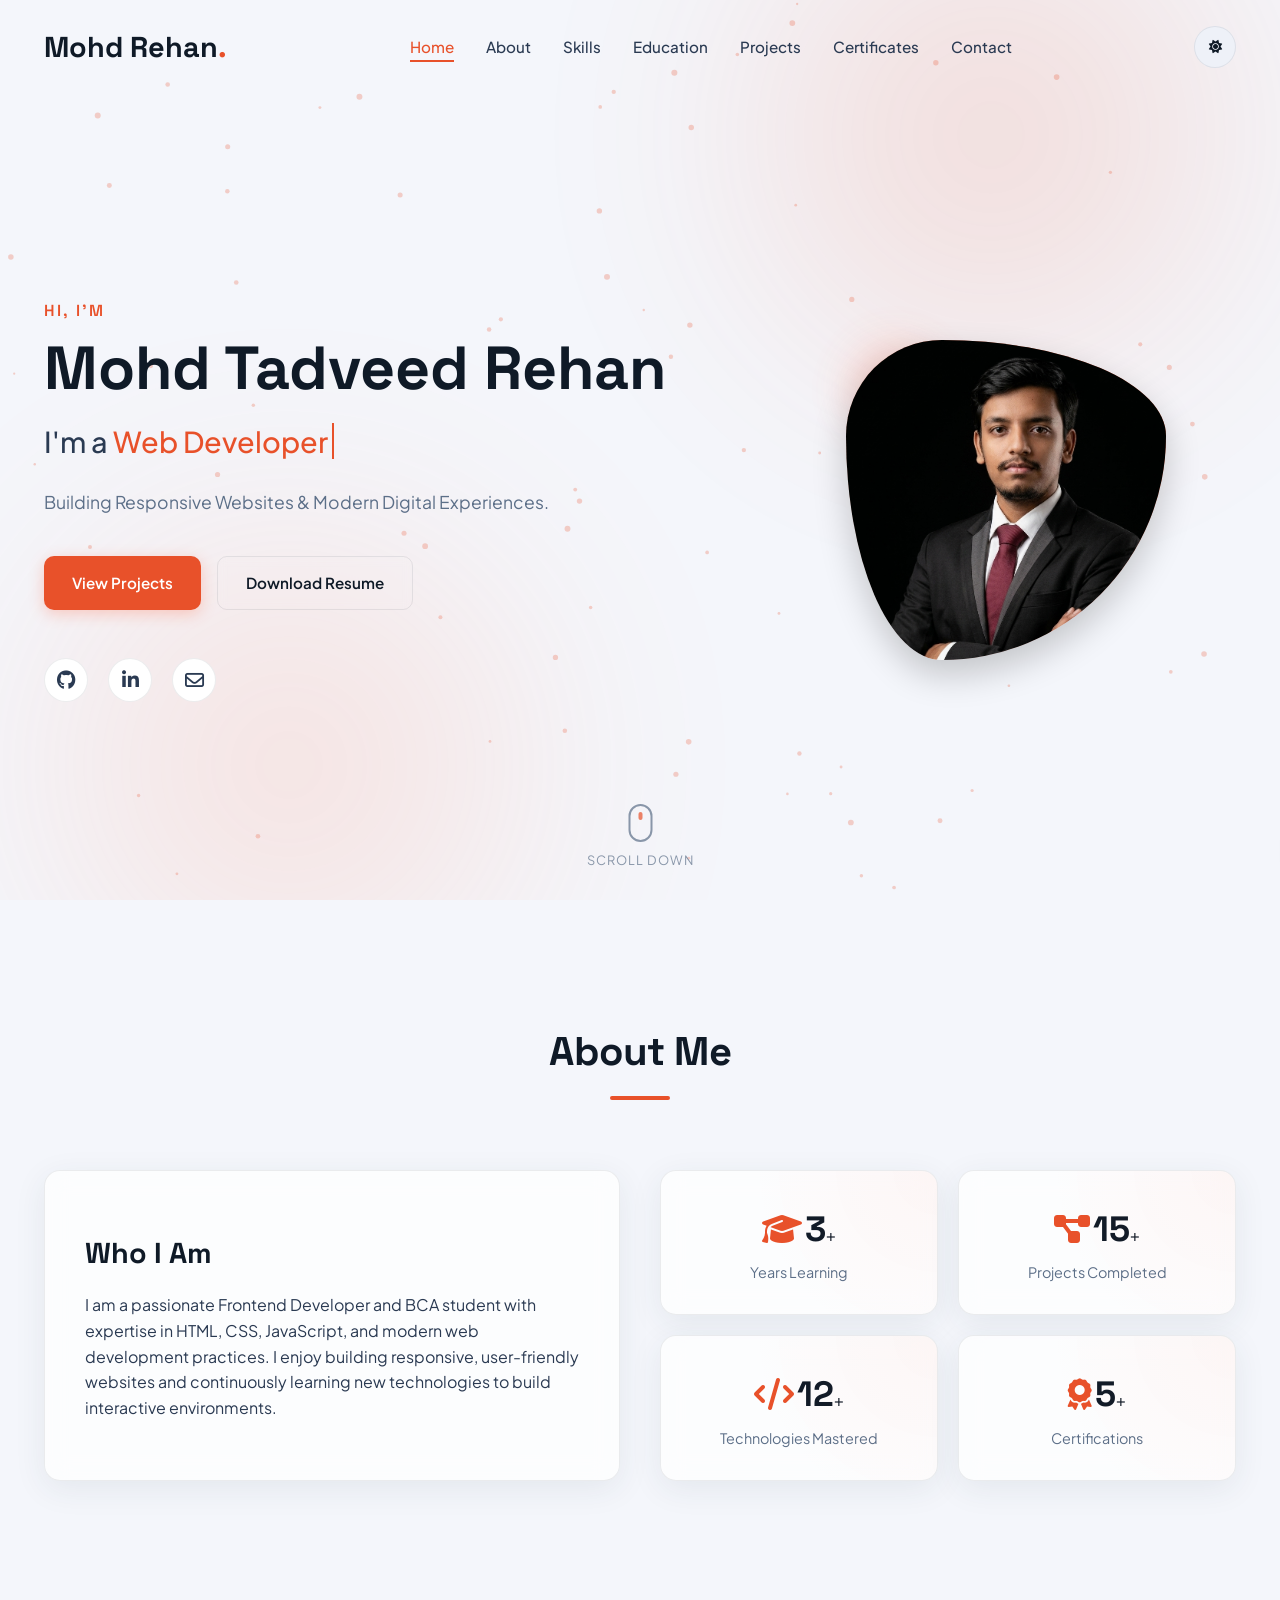
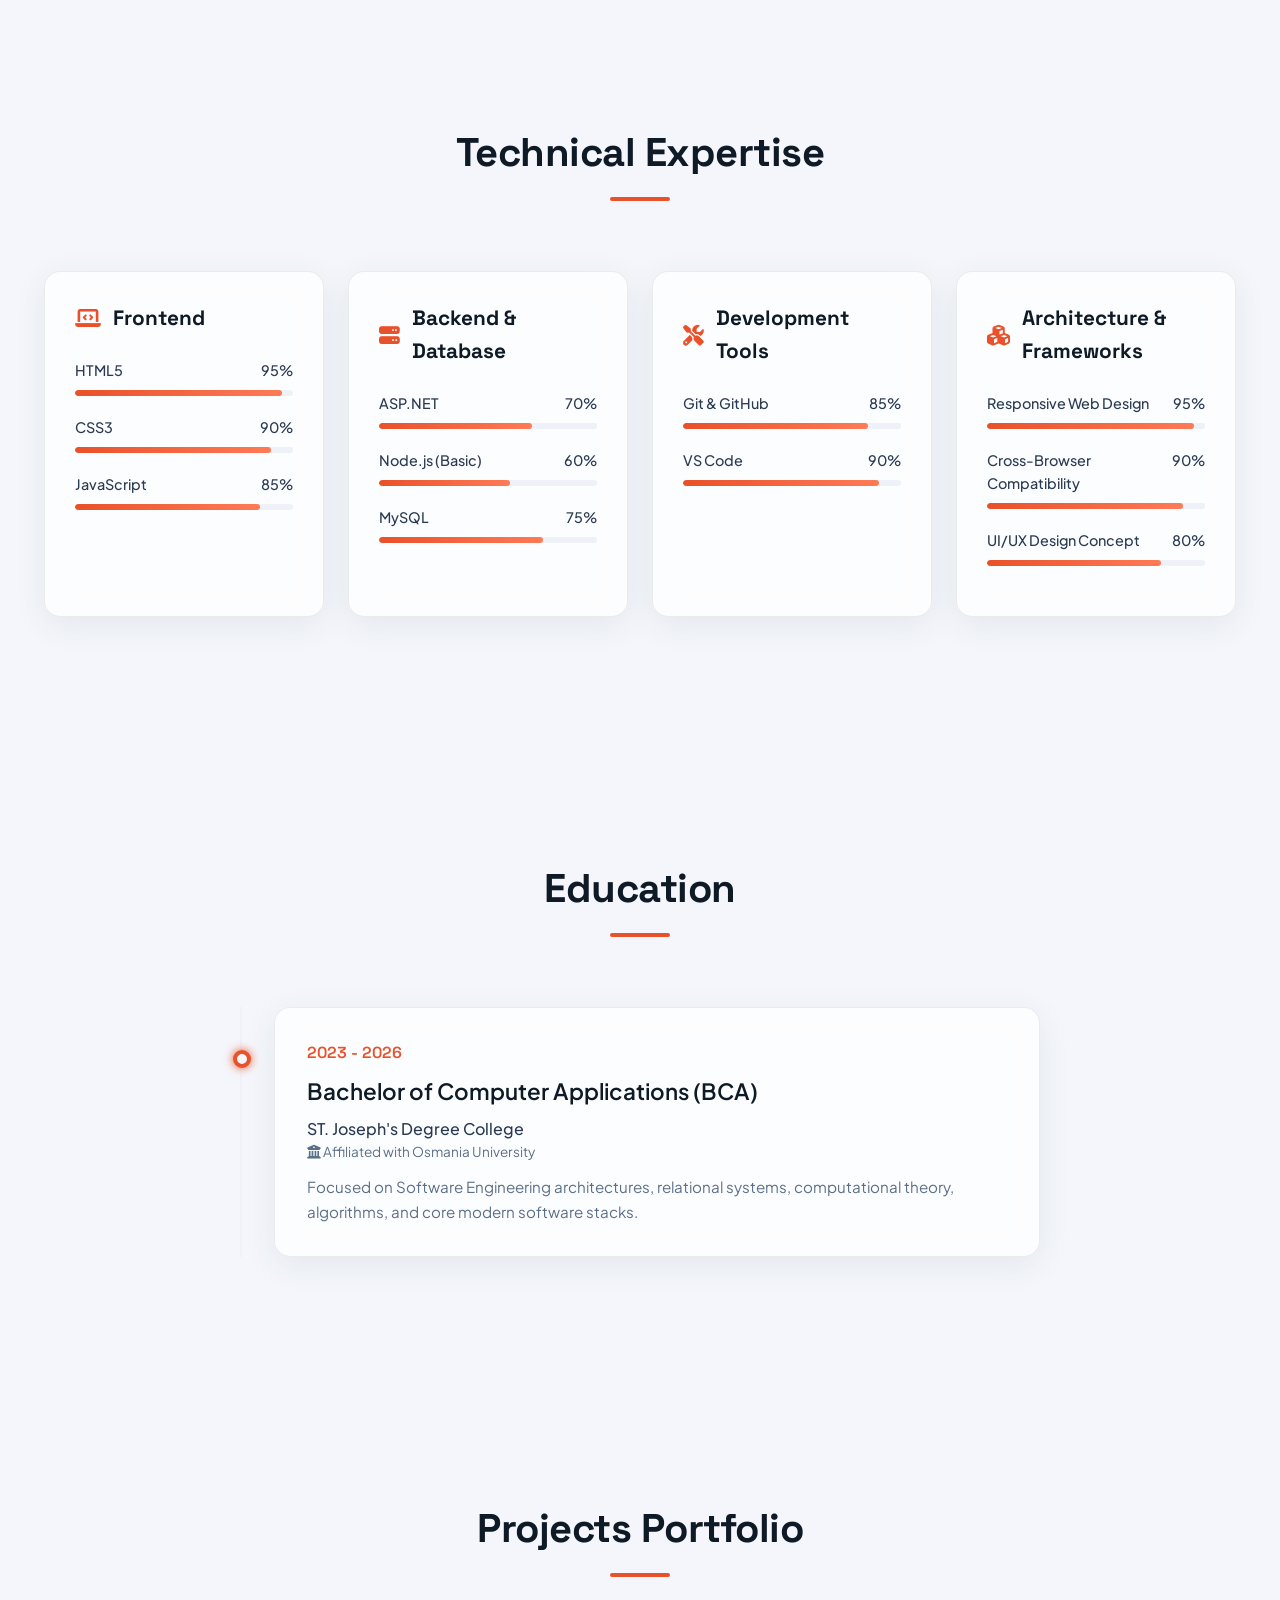
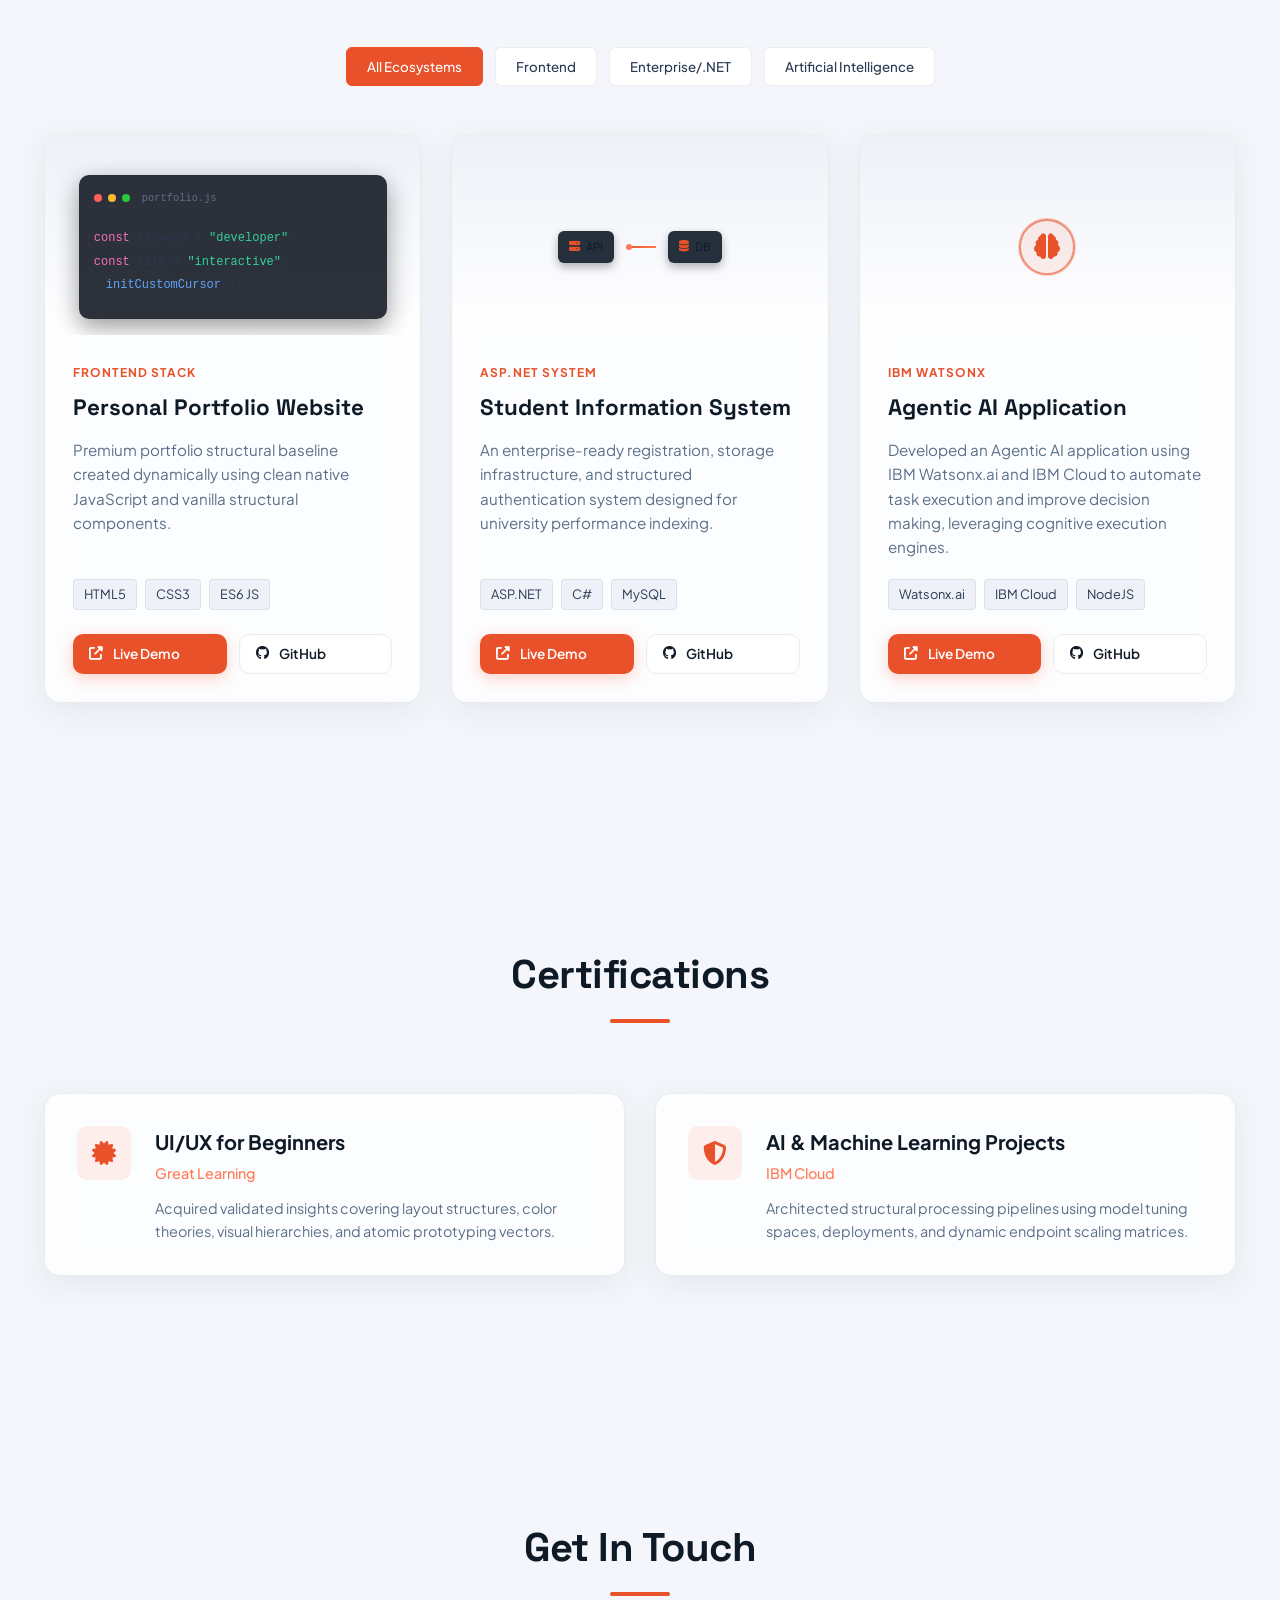
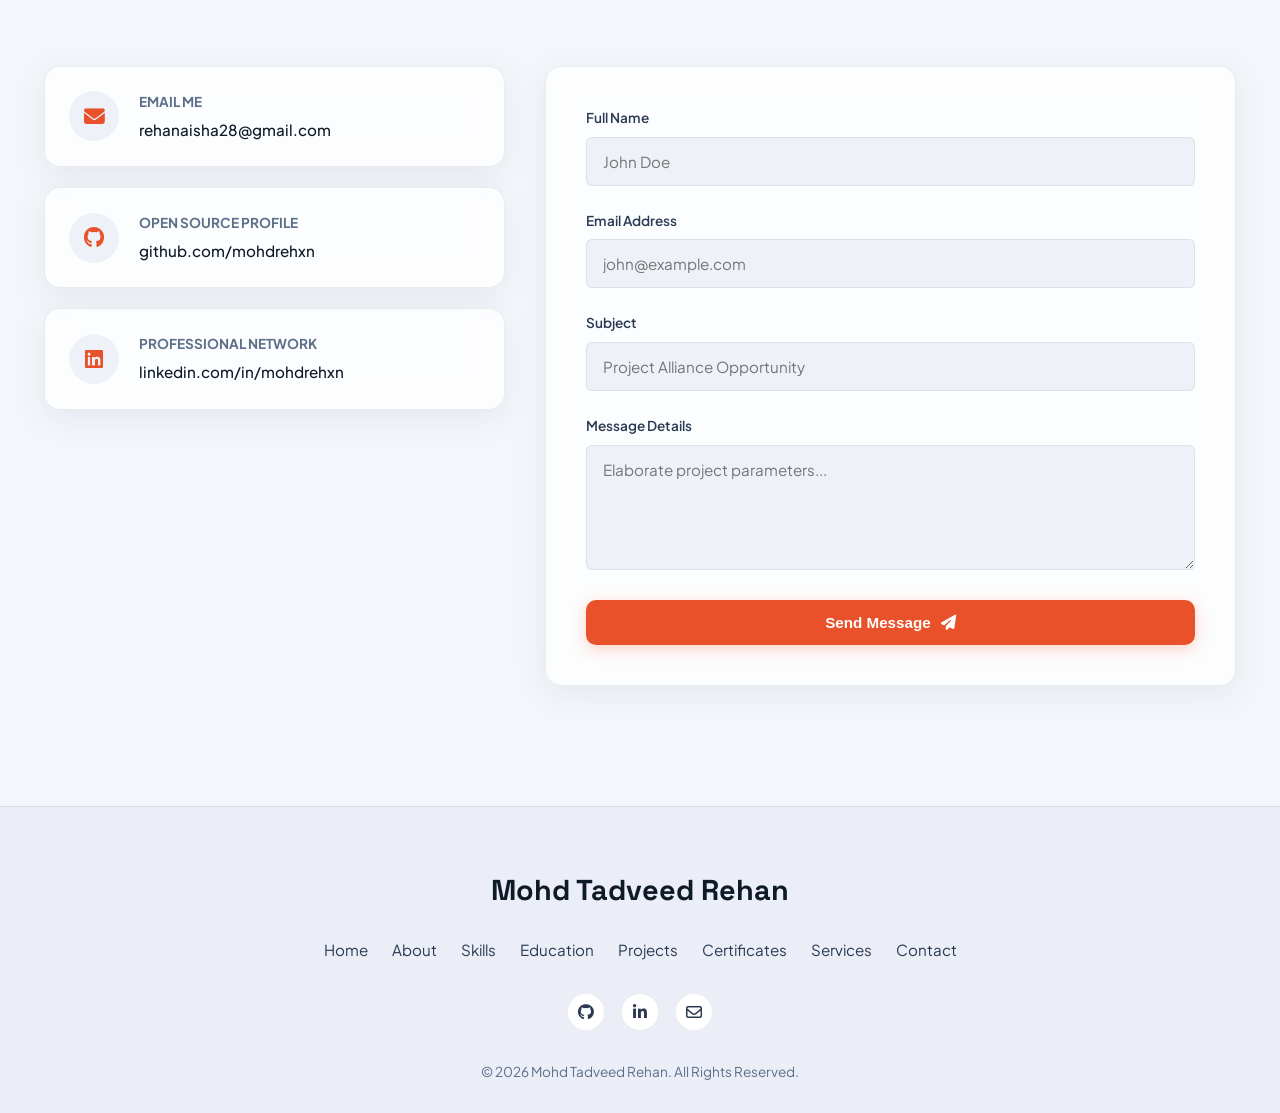
==== commit 04a0bd84: "fix: comment out services section in navigation and content" ====
--- a/index.html
+++ b/index.html
@@ -1793,7 +1793,7 @@
           <li><a href="#education" class="nav-link">Education</a></li>
           <li><a href="#projects" class="nav-link">Projects</a></li>
           <li><a href="#certificates" class="nav-link">Certificates</a></li>
-          <li><a href="#services" class="nav-link">Services</a></li>
+          <!-- <li><a href="#services" class="nav-link">Services</a></li> -->
           <li><a href="#contact" class="nav-link">Contact</a></li>
         </ul>
       </nav>
@@ -2216,7 +2216,7 @@
       </div>
     </section>
 
-    <section id="services" class="services-section section-padding scroll-reveal">
+    <!-- <section id="services" class="services-section section-padding scroll-reveal">
       <div class="container">
         <div class="section-header">
           <h2 class="section-title">Services Offered</h2>
@@ -2259,7 +2259,7 @@
           </div>
         </div>
       </div>
-    </section>
+    </section> -->
 
     <section id="contact" class="contact-section section-padding scroll-reveal">
       <div class="container">
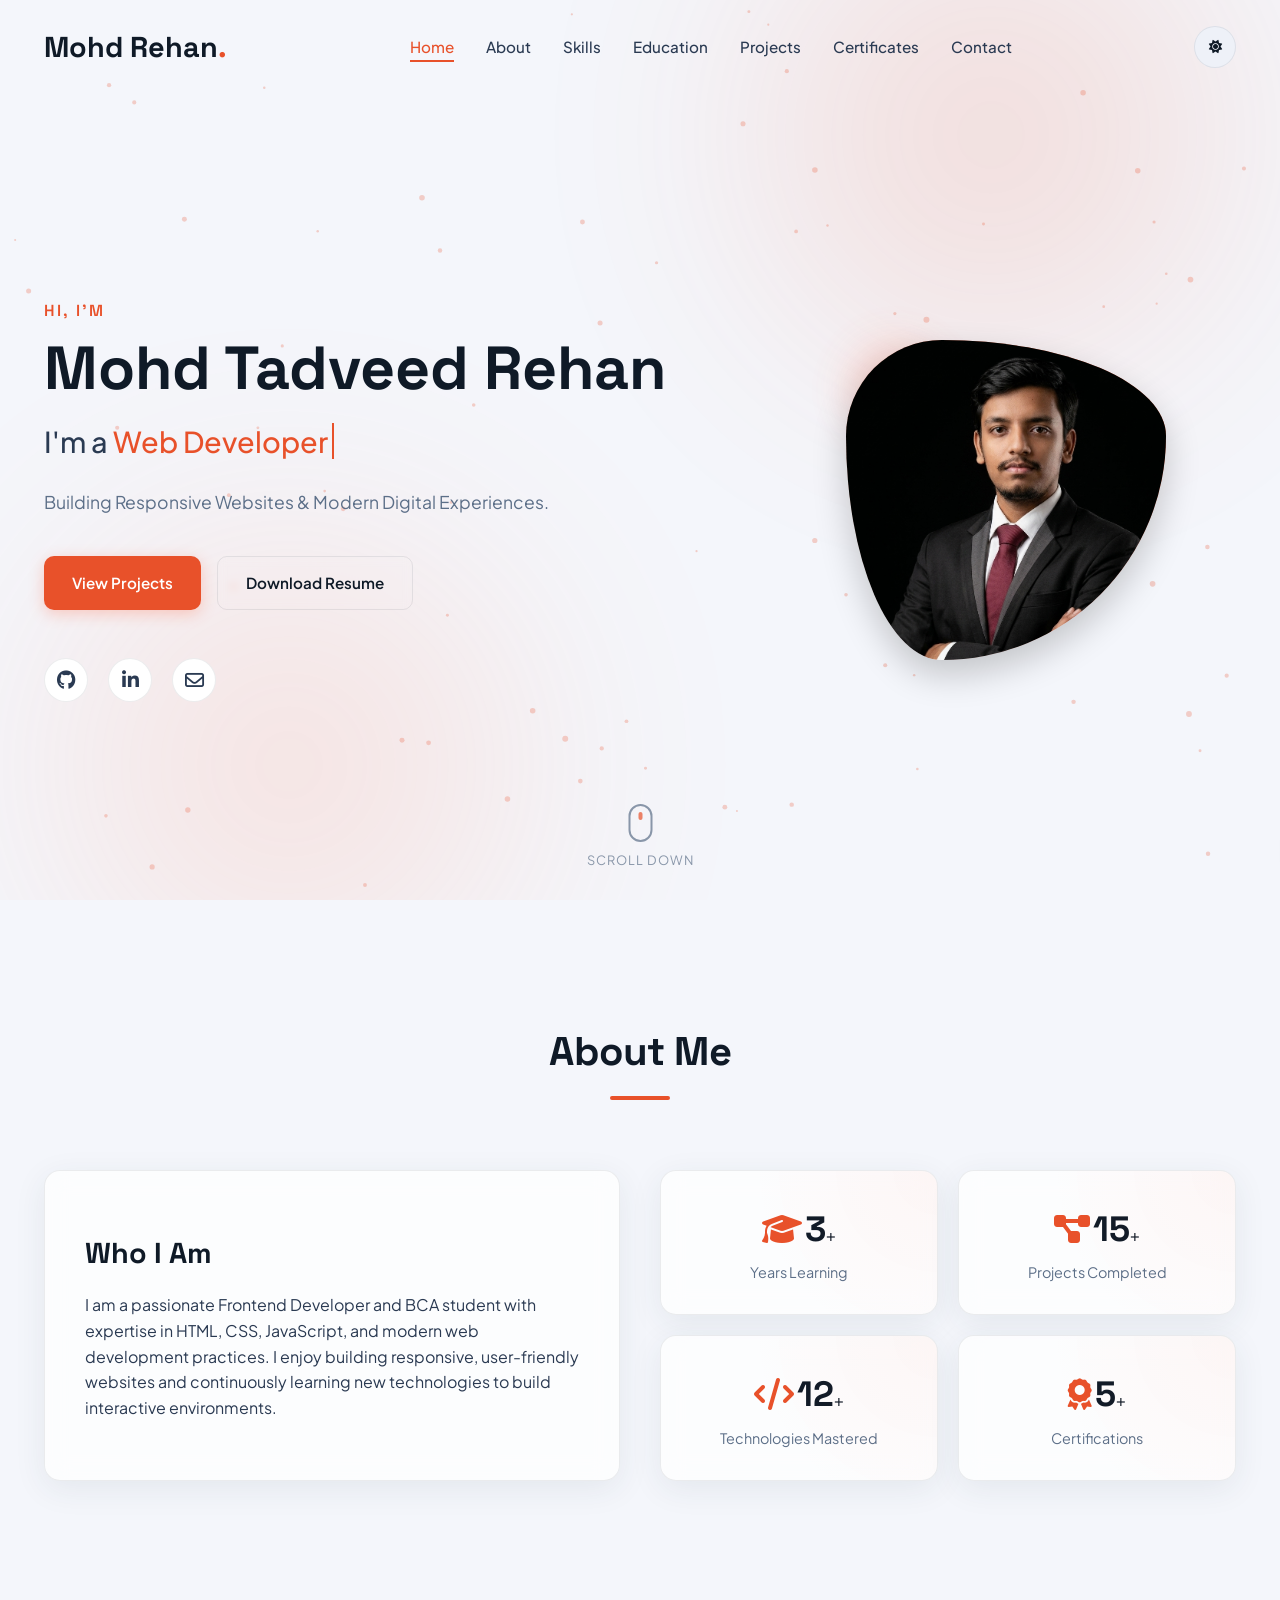
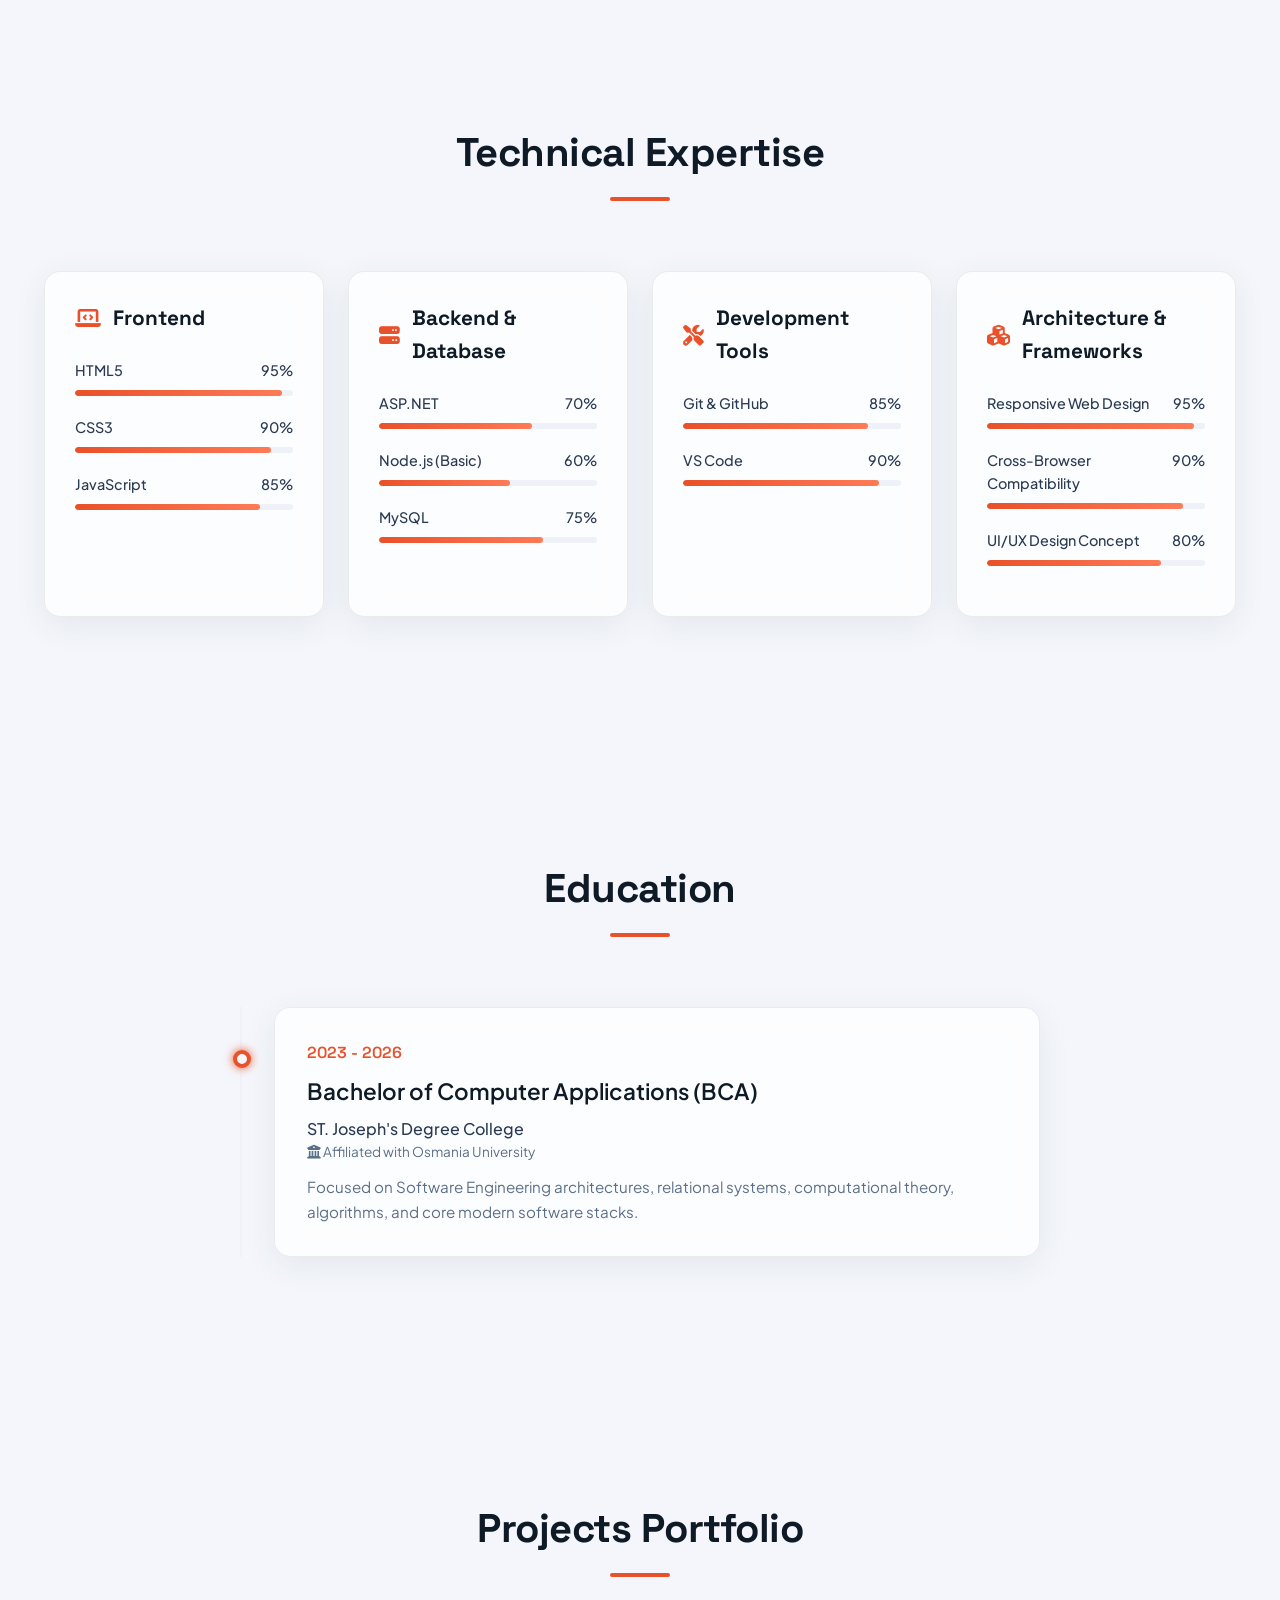
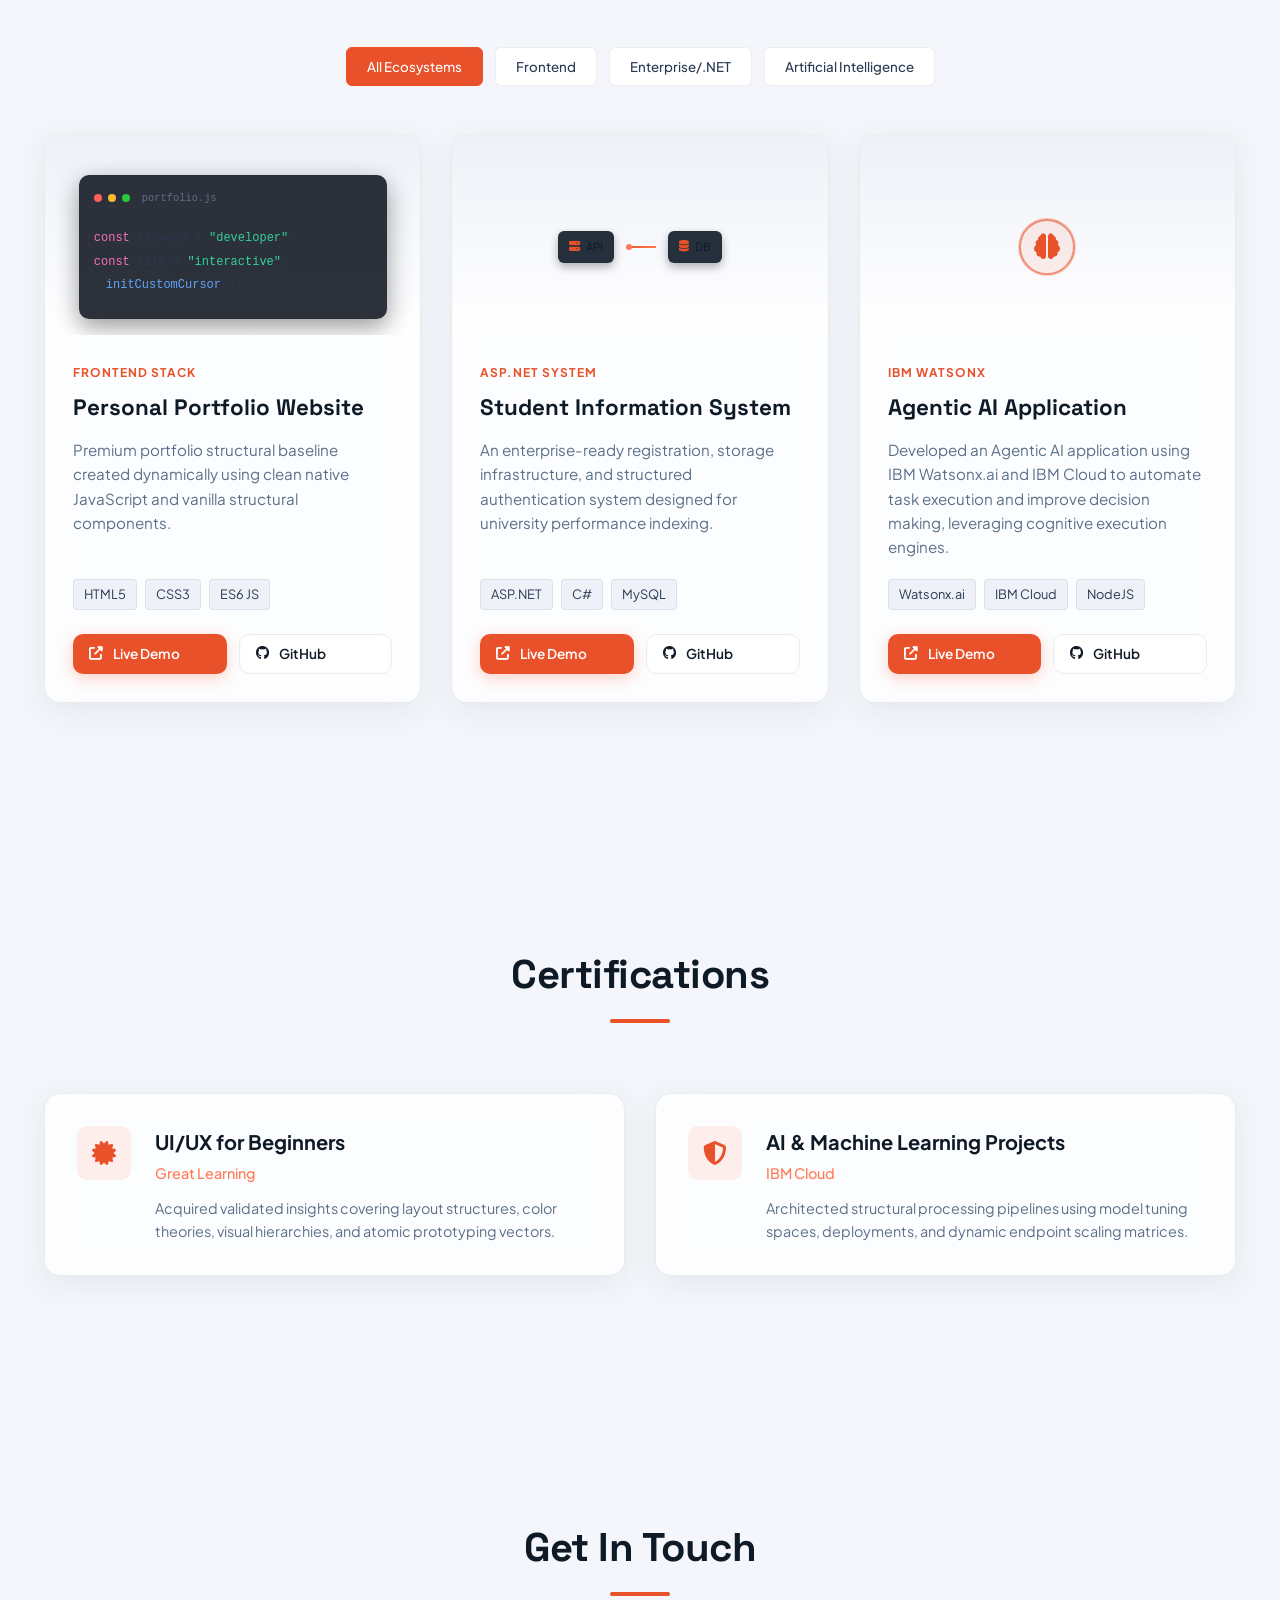
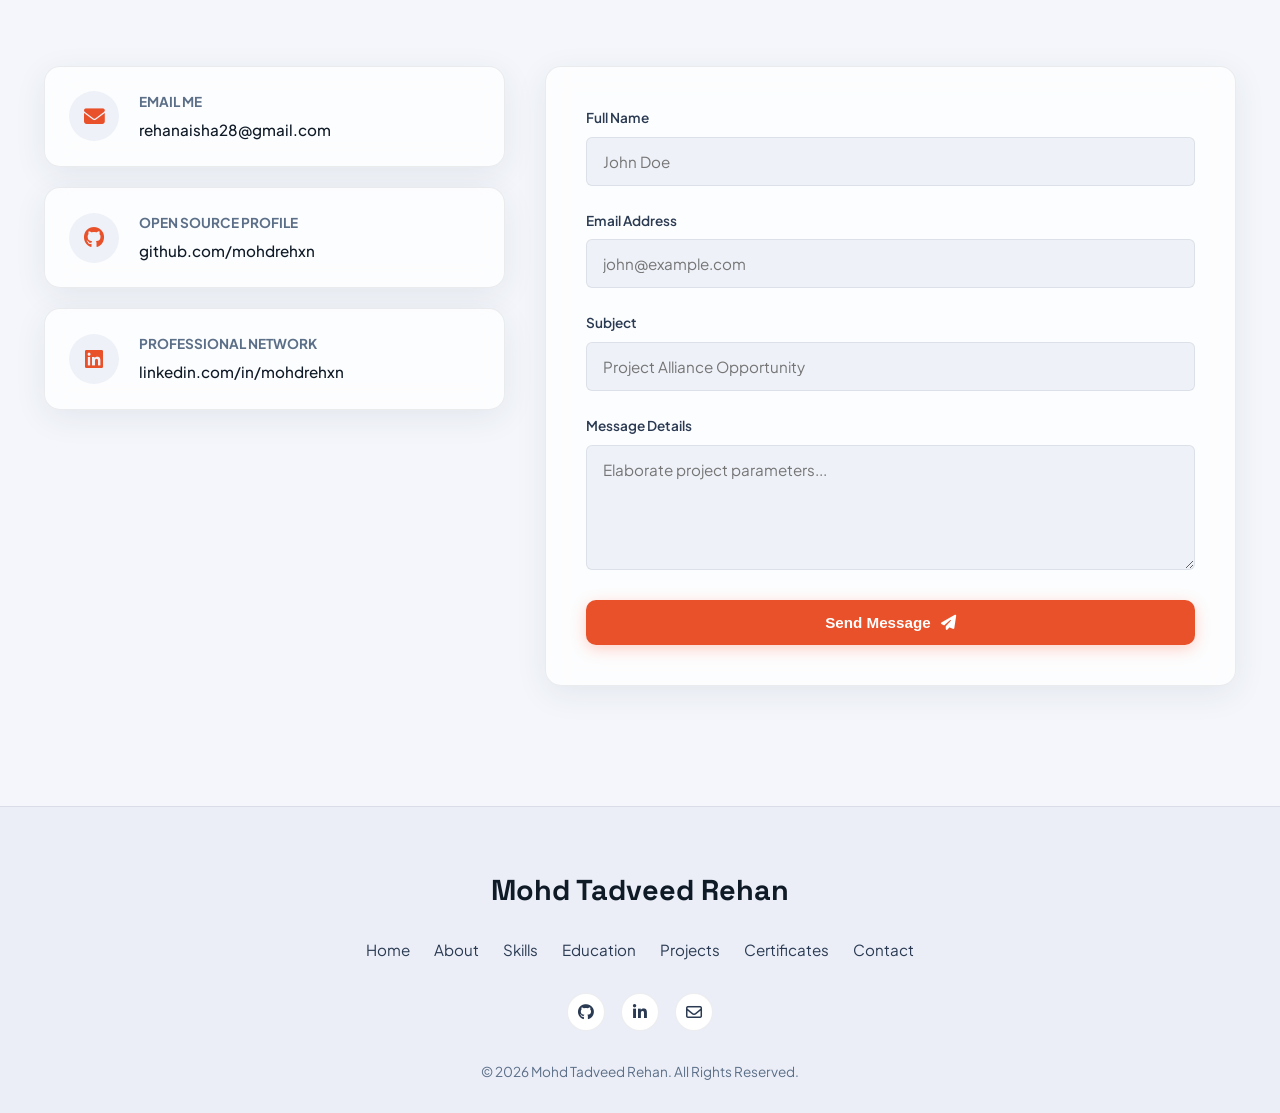
==== commit eab30917: "fix: comment out services section in navigation" ====
--- a/index.html
+++ b/index.html
@@ -2338,7 +2338,7 @@
         <li><a href="#education">Education</a></li>
         <li><a href="#projects">Projects</a></li>
         <li><a href="#certificates">Certificates</a></li>
-        <li><a href="#services">Services</a></li>
+        <!-- <li><a href="#services">Services</a></li> -->
         <li><a href="#contact">Contact</a></li>
       </ul>
       <div class="footer-socials">
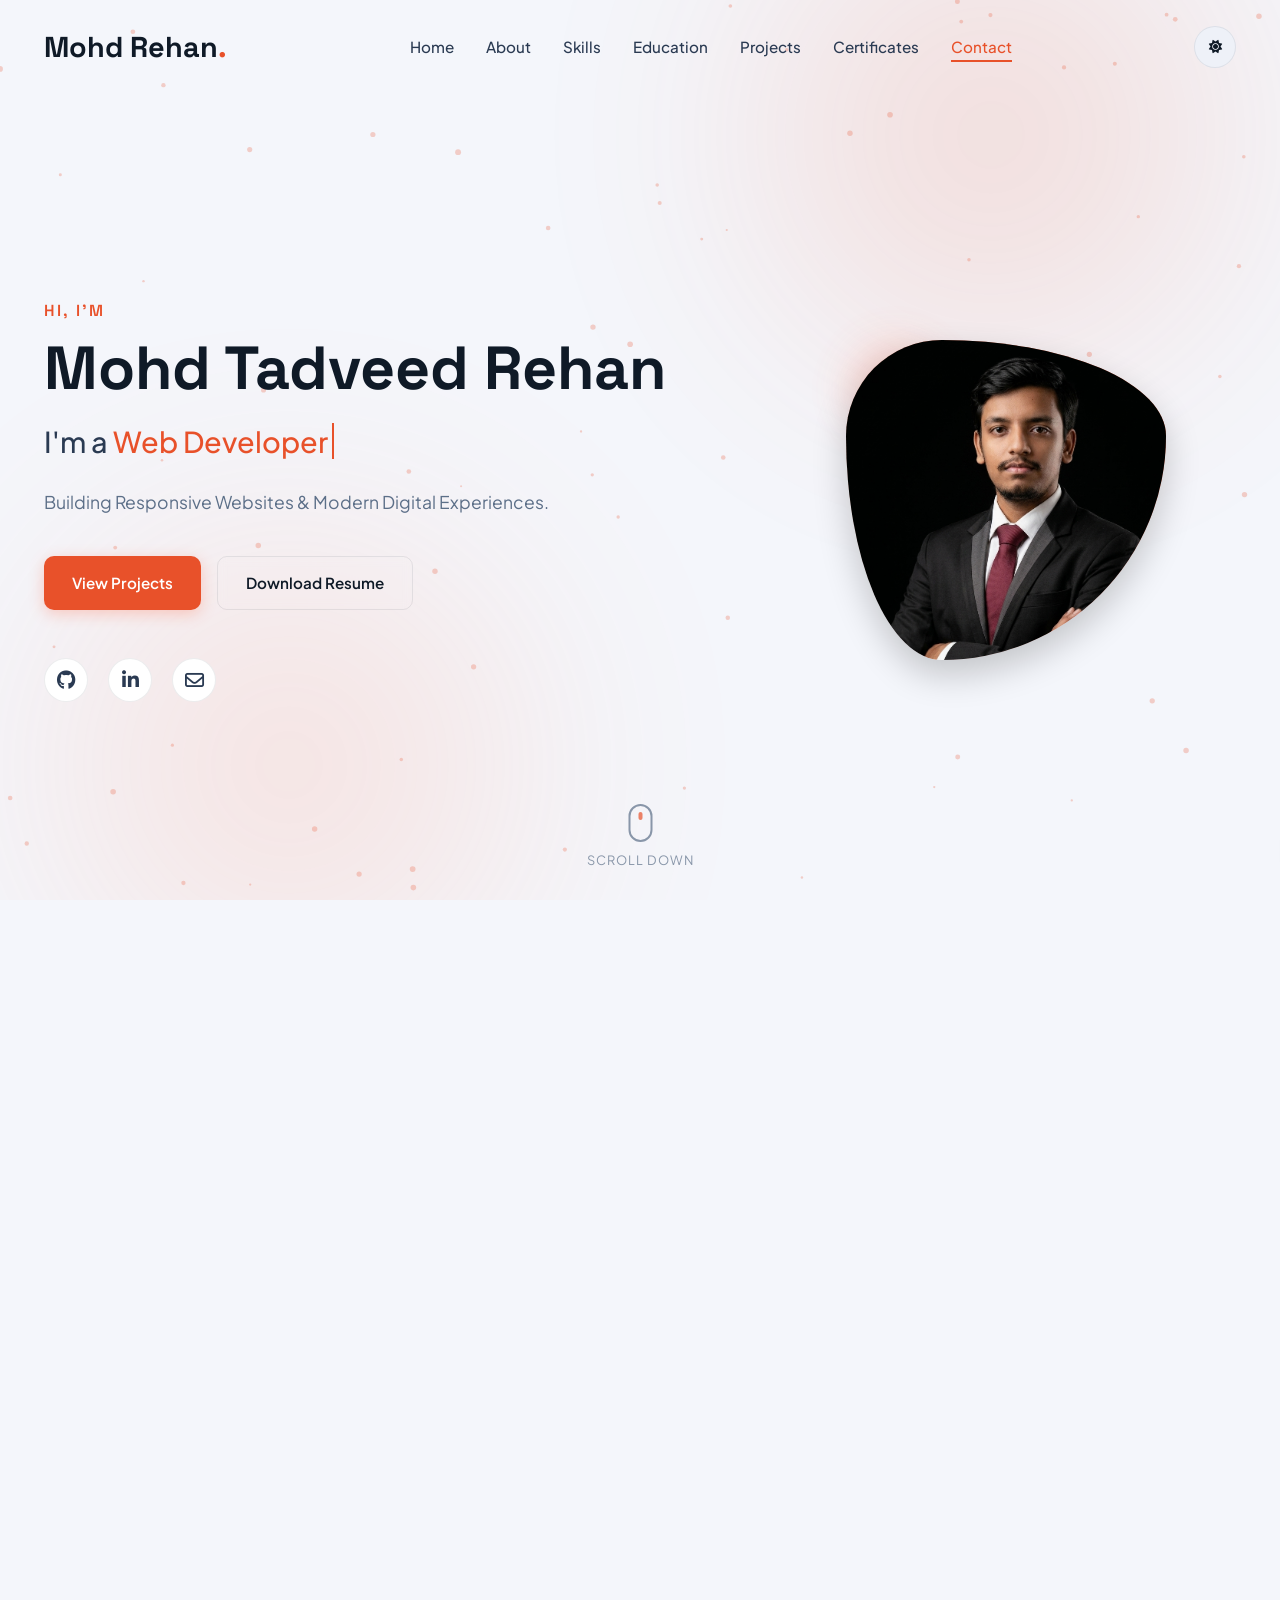
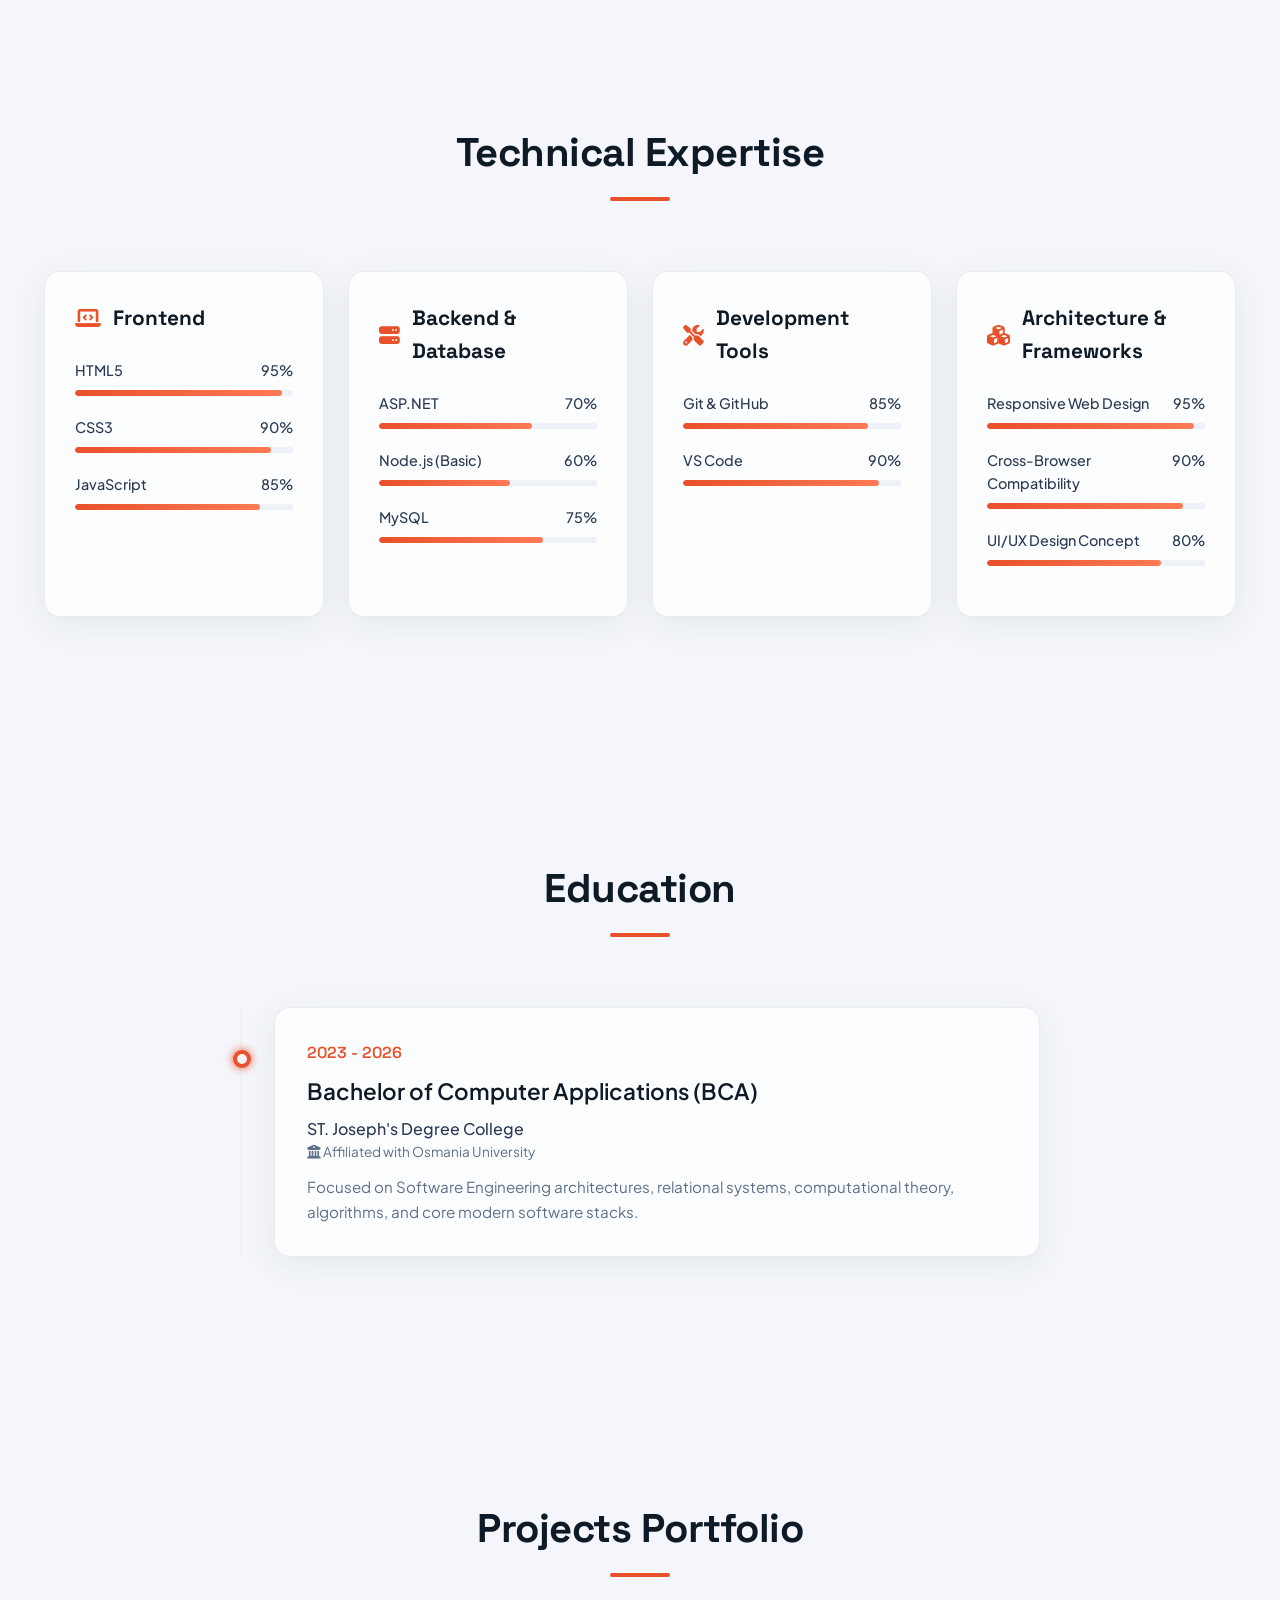
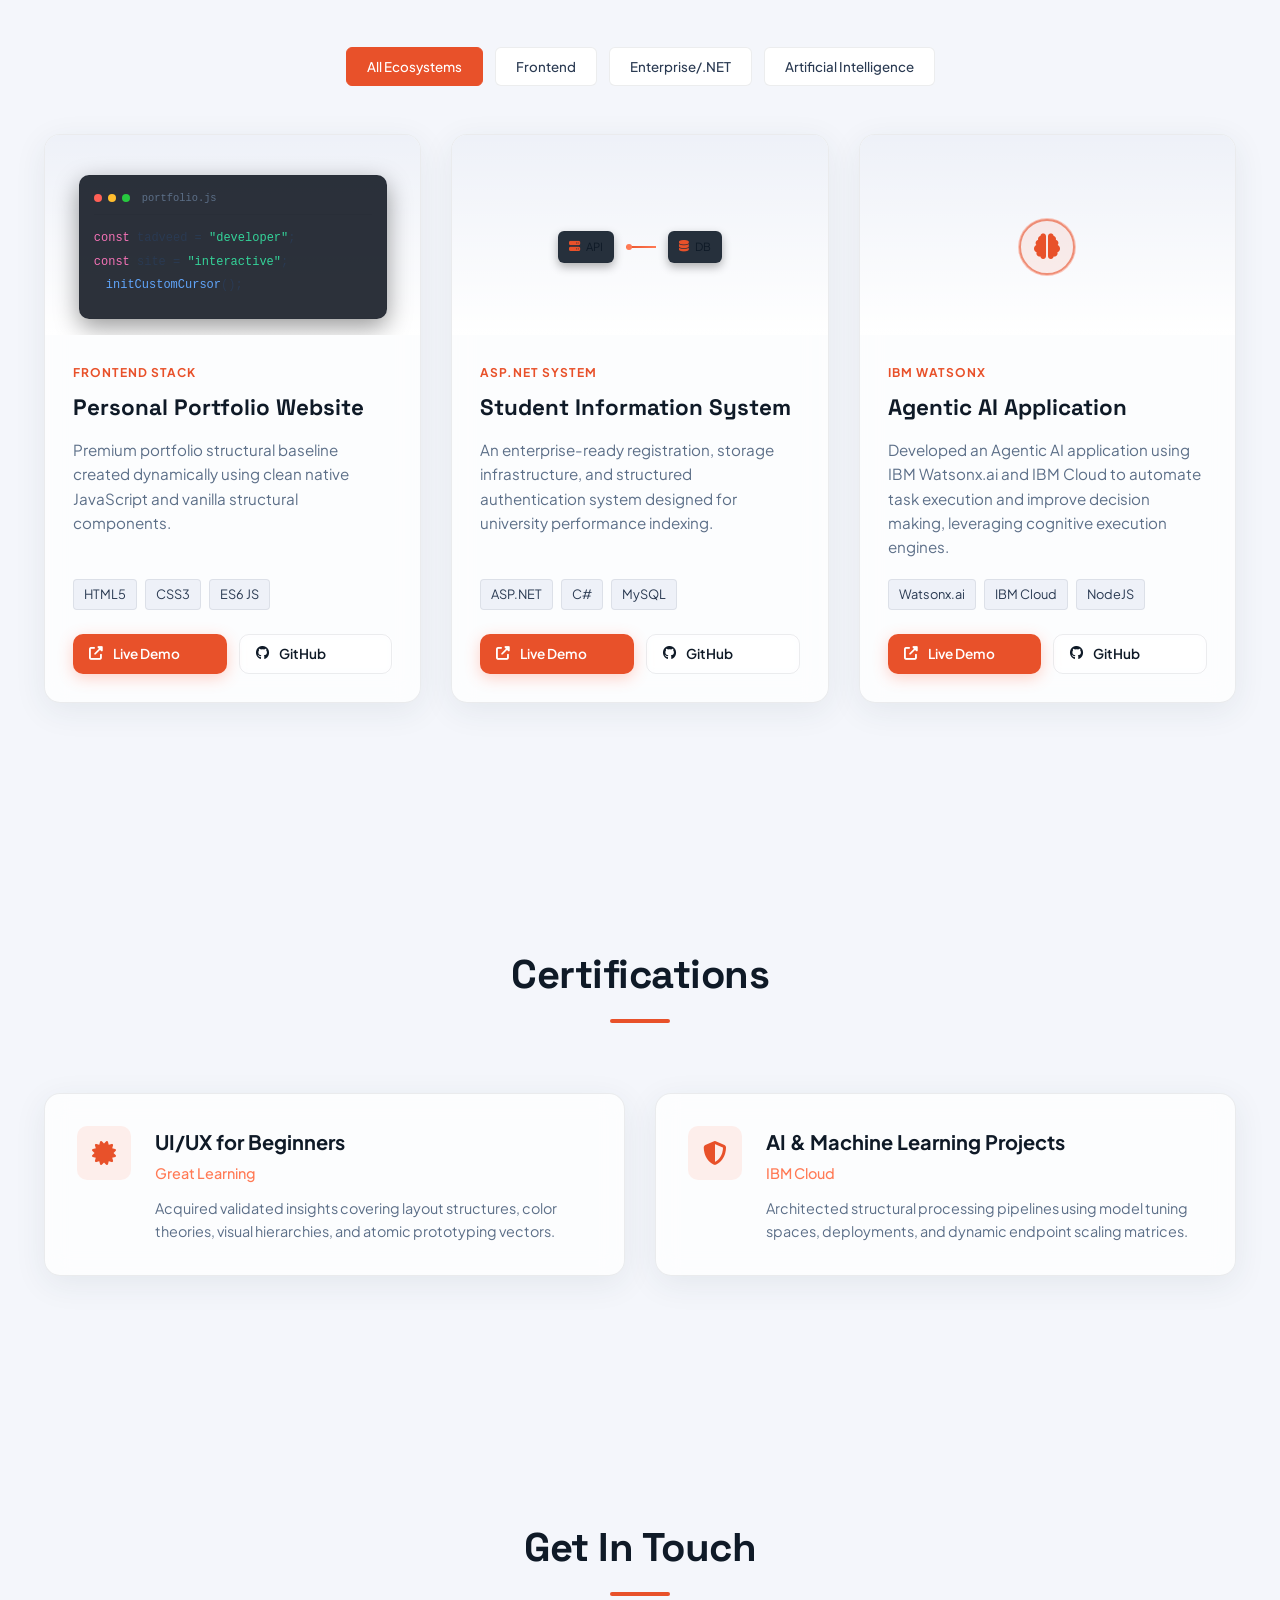
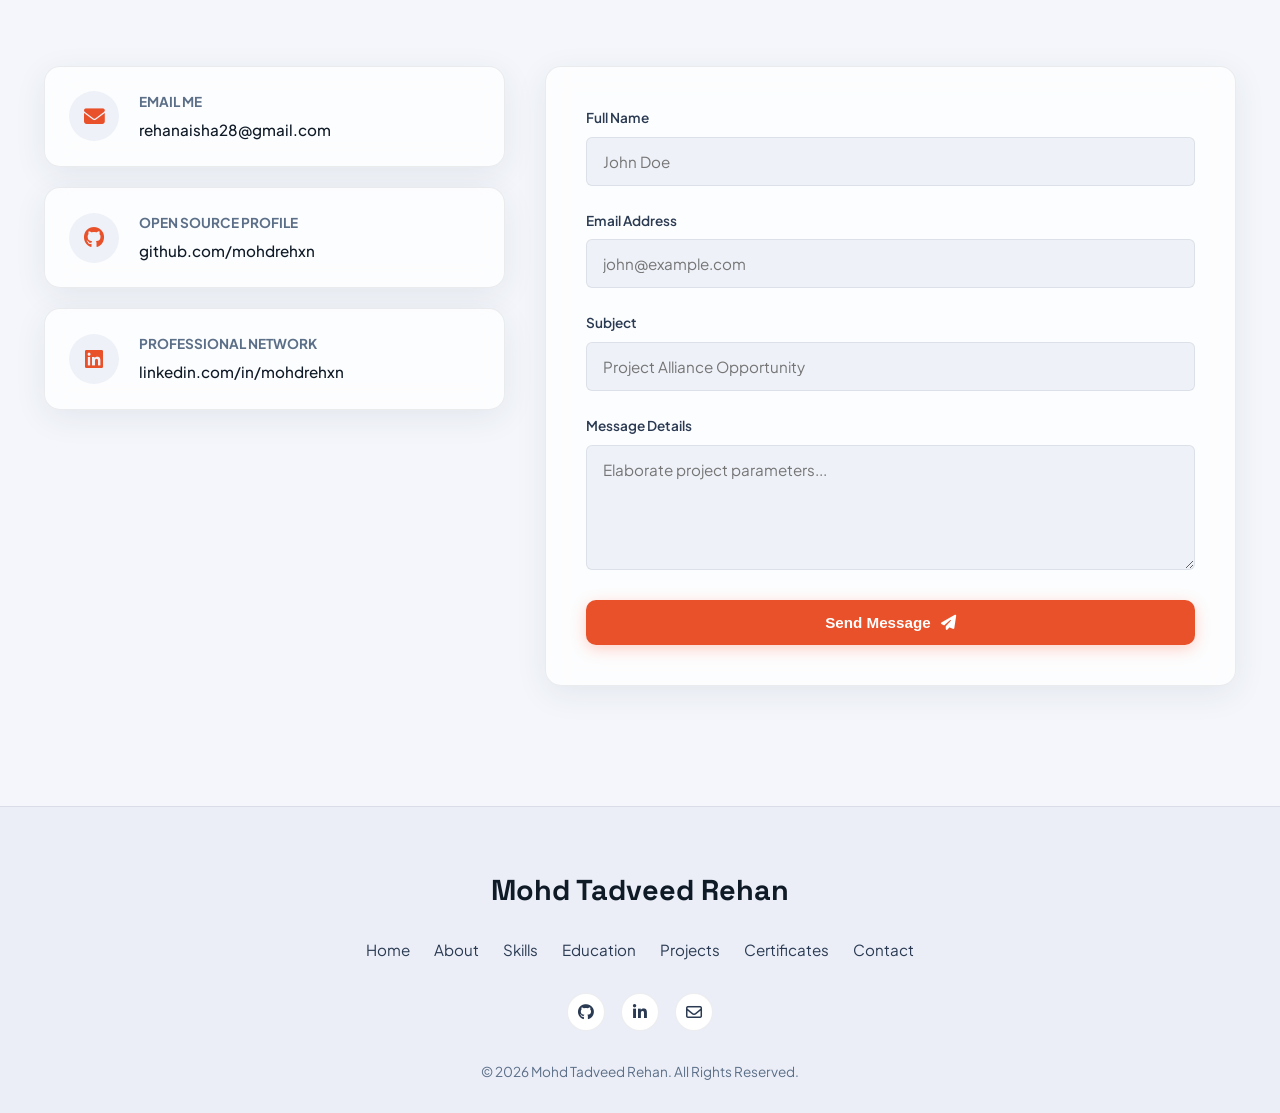
==== commit 8fada4de: "fix: update resume download link to DOCX format" ====
--- a/index.html
+++ b/index.html
@@ -1831,7 +1831,7 @@
 
           <div class="hero-cta">
             <a href="#projects" class="btn btn-primary">View Projects</a>
-            <a href="assets/Mohd Rehan Resume.pdf" class="btn btn-secondary">Download Resume</a>
+            <a href="assets/Mohd Rehan Resume.docx" class="btn btn-secondary">Download Resume</a>
           </div>
 
           <div class="hero-socials">
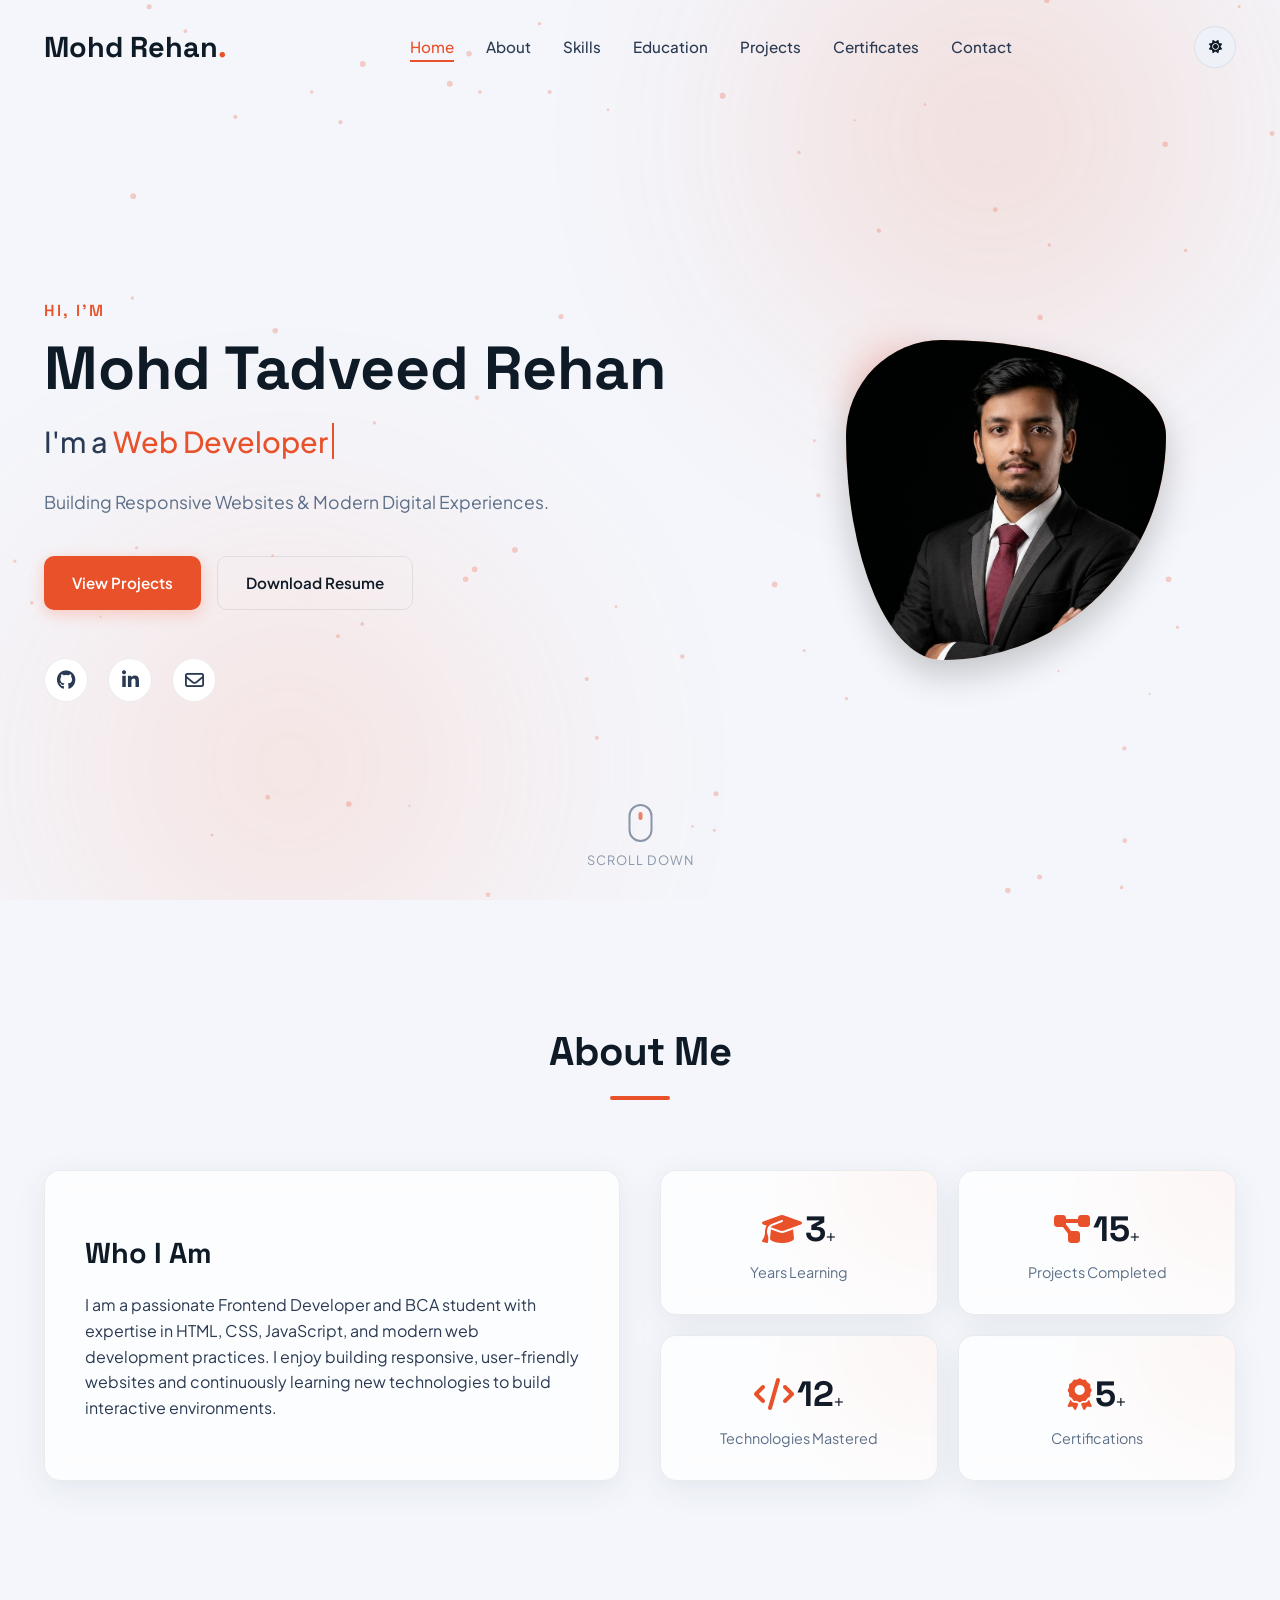
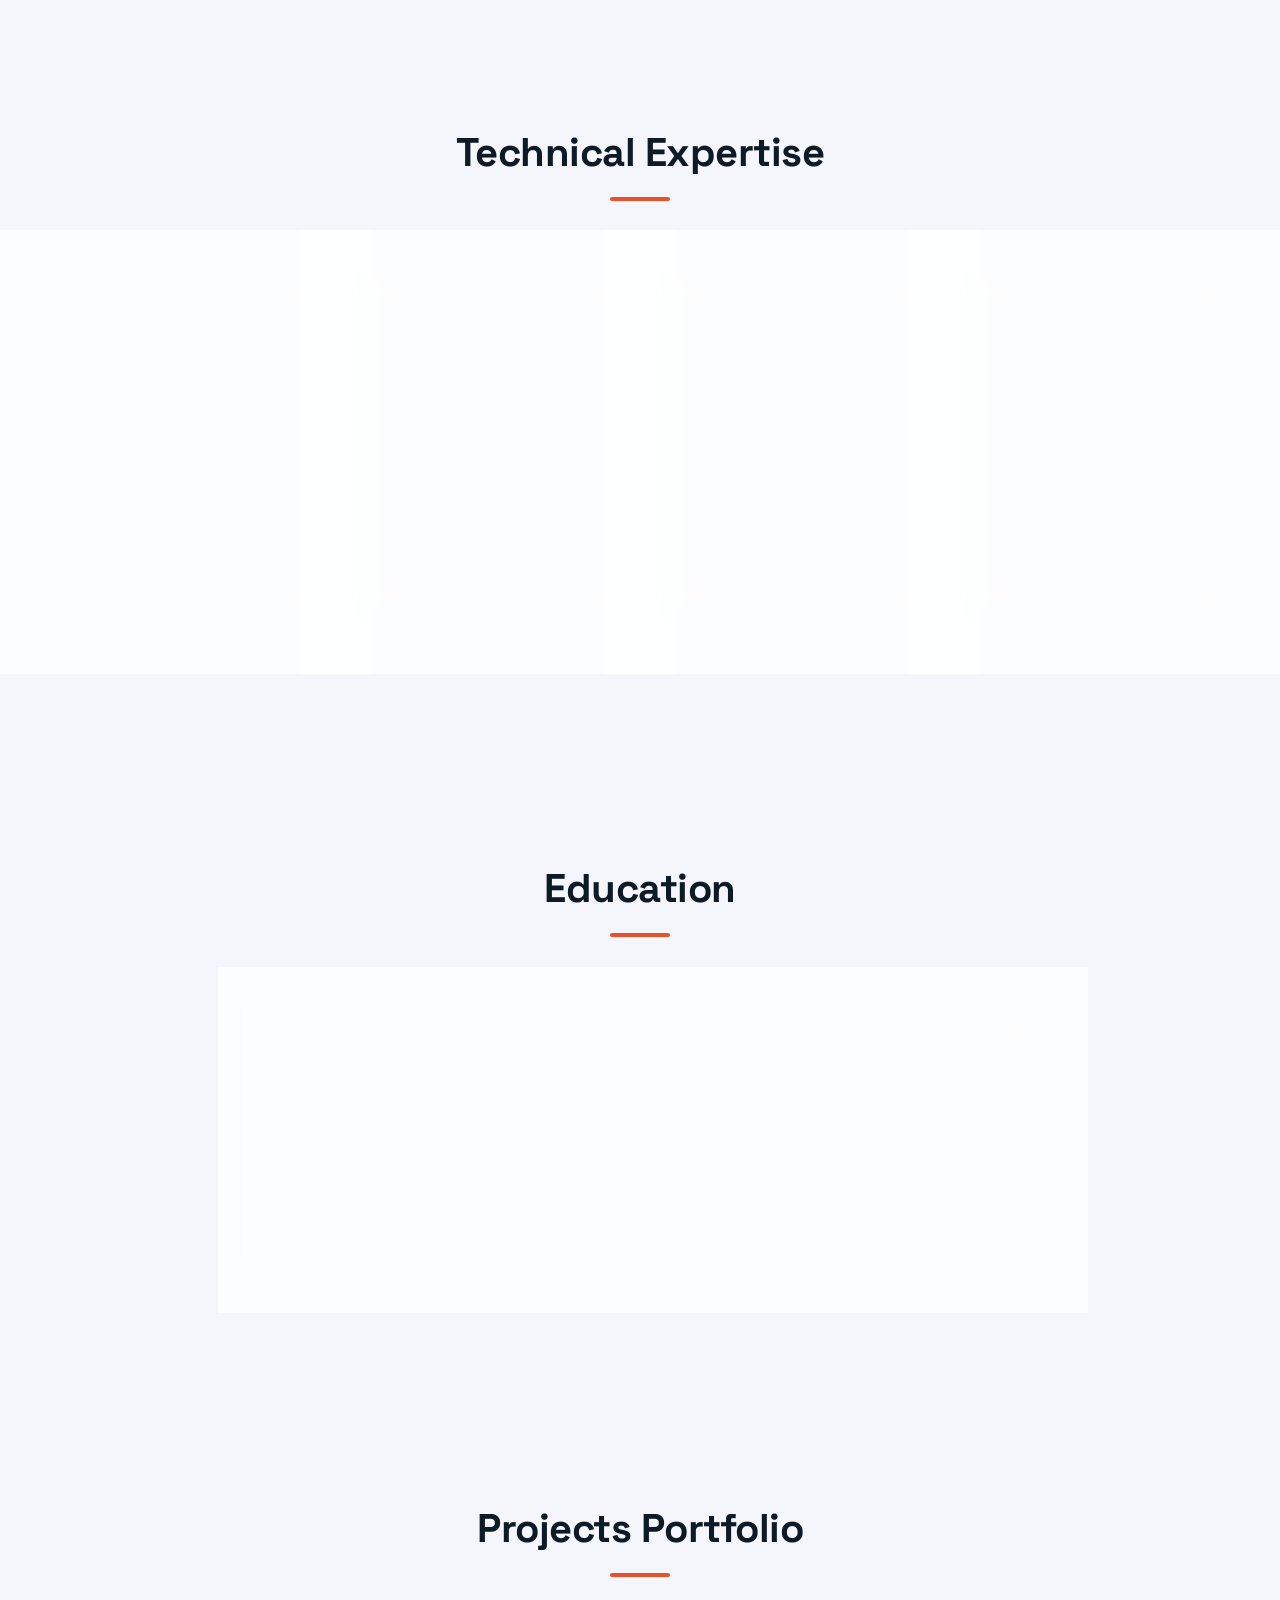
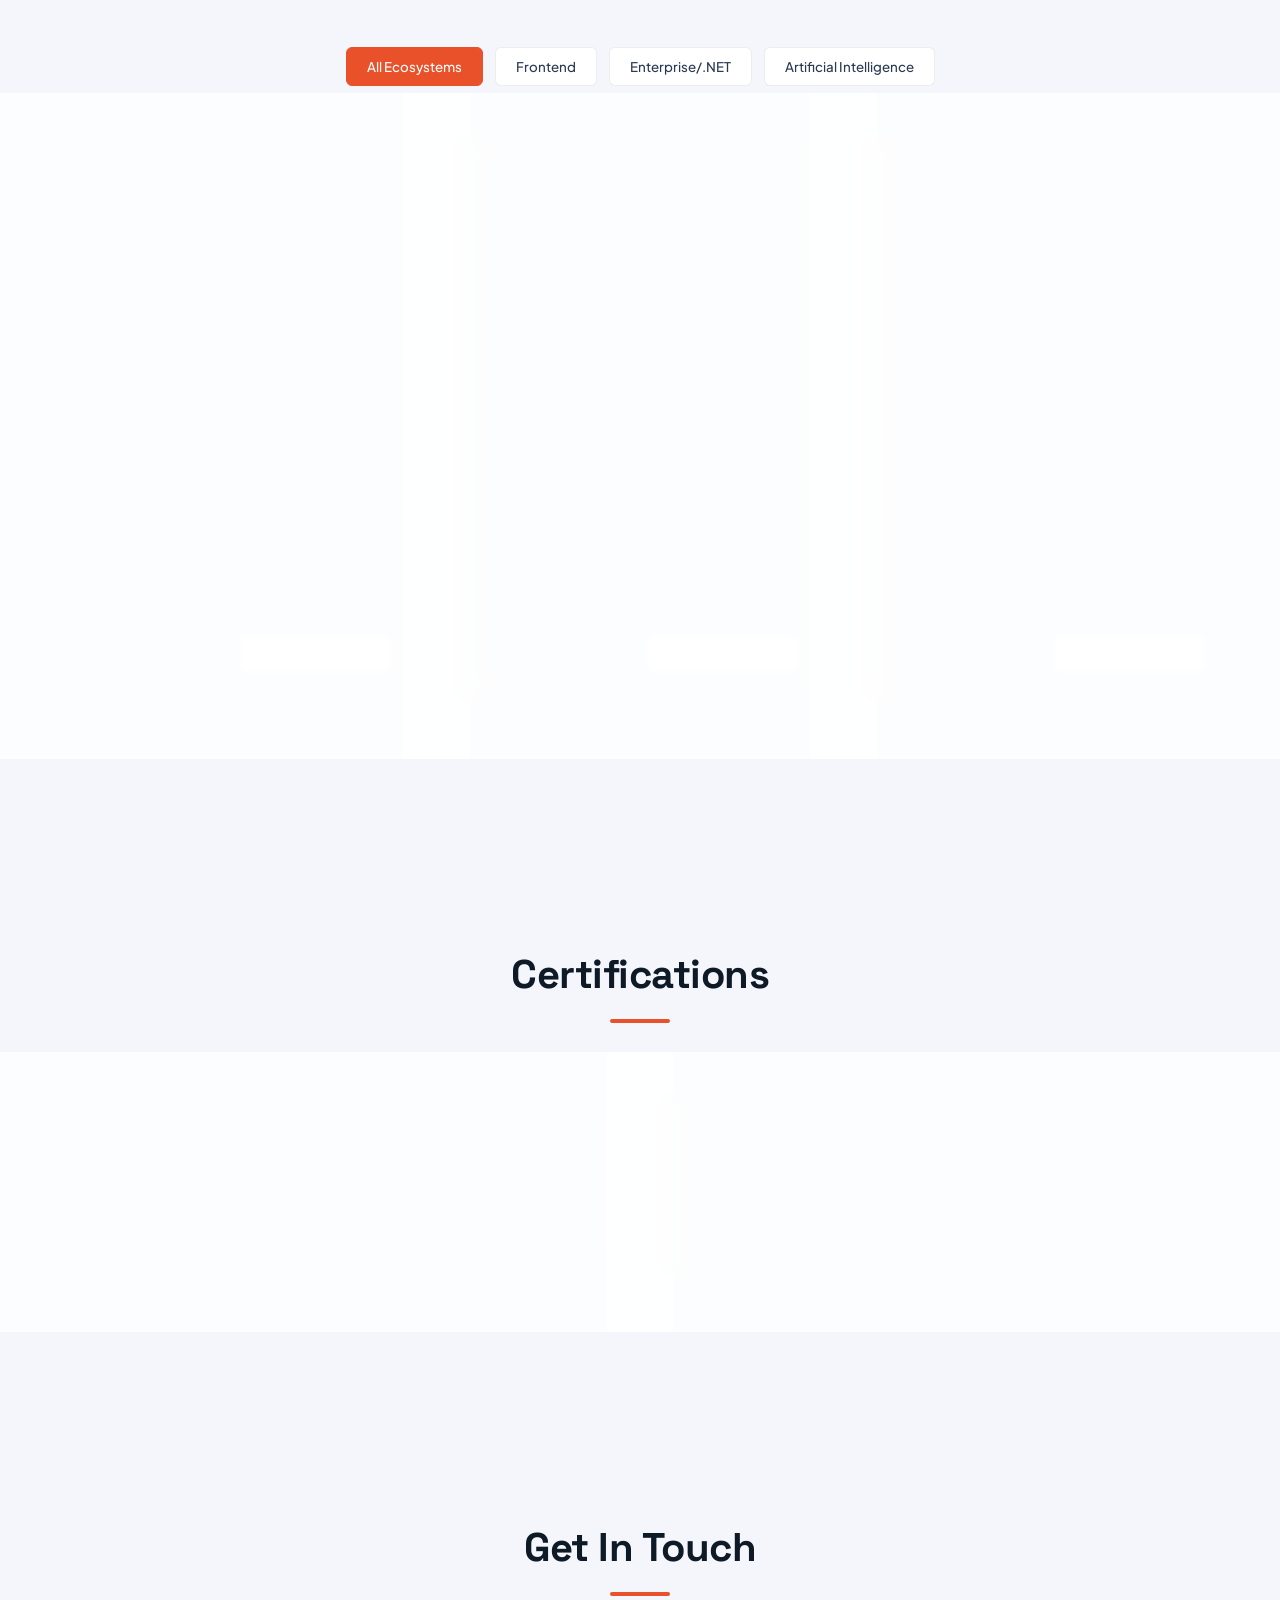
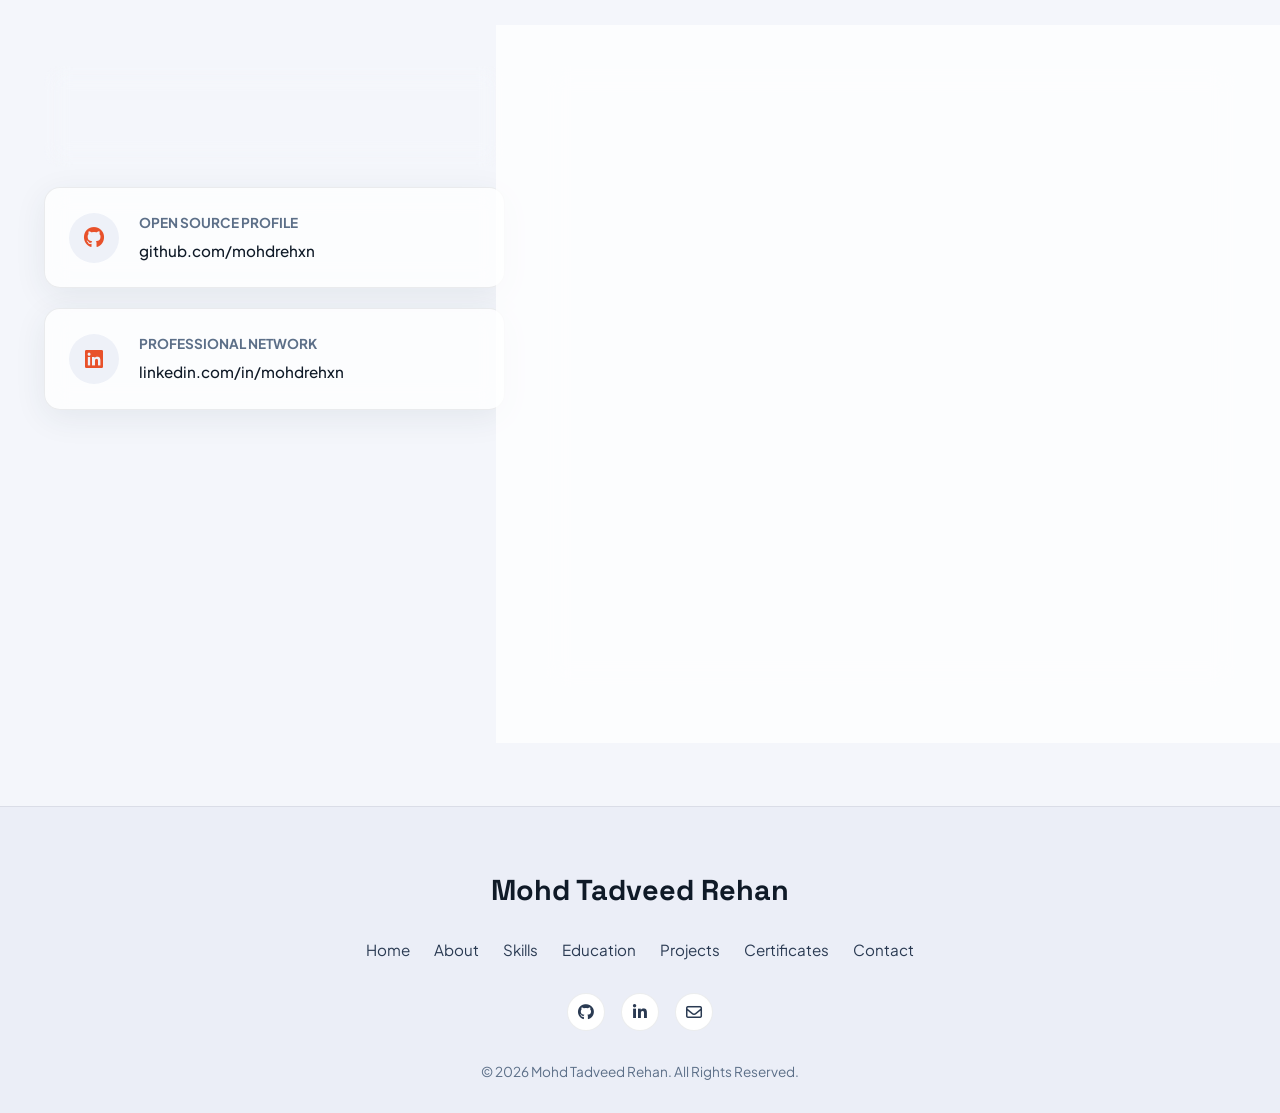
==== commit ecdd29ab: "fix: update resume link encoding and improve form submission handling" ====
--- a/index.html
+++ b/index.html
@@ -34,8 +34,6 @@
     href="data:image/svg+xml,%3Csvg xmlns='http://www.w3.org/2000/svg' viewBox='0 0 100 100'%3E%3Crect width='100' height='100' rx='22' fill='%230a1220'/%3E%3Ctext y='.74em' x='15' font-size='56' font-family='monospace' font-weight='bold' fill='%23ff6b4a'%3EM%3C/text%3E%3Ctext y='.74em' x='50' font-size='56' font-family='monospace' font-weight='bold' fill='%23ff9473'%3ER%3C/text%3E%3C/svg%3E" />
 
   <link rel="stylesheet" href="https://cdnjs.cloudflare.com/ajax/libs/font-awesome/6.4.0/css/all.min.css" />
-
-  <script defer src="main.py"></script>
 
   <!-- Early theme init script to prevent layout flashes -->
 
@@ -1823,7 +1821,7 @@
           <h1 class="hero-title">Mohd Tadveed Rehan</h1>
           <h2 class="hero-subtitle">
             I'm a
-            <span class="typing-text" data-words='["Web Developer","Web Designer","BCA Student"]'></span>
+            <span class="typing-text" data-words="[&quot;Web Developer&quot;,&quot;Web Designer&quot;,&quot;BCA Student&quot;]"></span>
           </h2>
           <p class="hero-tagline">
             Building Responsive Websites & Modern Digital Experiences.
@@ -1831,7 +1829,7 @@
 
           <div class="hero-cta">
             <a href="#projects" class="btn btn-primary">View Projects</a>
-            <a href="assets/Mohd Rehan Resume.docx" class="btn btn-secondary">Download Resume</a>
+            <a href="assets/Mohd%20Rehan%20Resume.docx" class="btn btn-secondary">Download Resume</a>
           </div>
 
           <div class="hero-socials">
@@ -2294,27 +2292,27 @@
           </div>
 
           <div class="contact-form-wrapper glass-card">
-            <form action='https://api.web3forms.com/submit' id='portfolio-contact-form' method='POST'
-              novalidate='novalidate'>
-              <input name='access_key' type='hidden' value='1d4e2475-7e8d-49d3-89dd-5b87cad3fa46' />
+            <form action="https://api.web3forms.com/submit" id="portfolio-contact-form" method="POST"
+              novalidate="novalidate">
+              <input name="access_key" type="hidden" value="1d4e2475-7e8d-49d3-89dd-5b87cad3fa46" />
               <div class="form-group">
                 <label for="form-name">Full Name</label>
-                <input type="text" id="form-name" required placeholder="John Doe" />
+                <input type="text" id="form-name" name="name" required placeholder="John Doe" />
                 <span class="error-msg">Please enter your name (at least 2 characters).</span>
               </div>
               <div class="form-group">
                 <label for="form-email">Email Address</label>
-                <input type="email" id="form-email" required placeholder="john@example.com" />
+                <input type="email" id="form-email" name="email" required placeholder="john@example.com" />
                 <span class="error-msg">Please enter a valid email address.</span>
               </div>
               <div class="form-group">
                 <label for="form-subject">Subject</label>
-                <input type="text" id="form-subject" required placeholder="Project Alliance Opportunity" />
+                <input type="text" id="form-subject" name="subject" required placeholder="Project Alliance Opportunity" />
                 <span class="error-msg">Please enter a subject (at least 3 characters).</span>
               </div>
               <div class="form-group">
                 <label for="form-message">Message Details</label>
-                <textarea id="form-message" rows="5" required placeholder="Elaborate project parameters..."></textarea>
+                <textarea id="form-message" name="message" rows="5" required placeholder="Elaborate project parameters..."></textarea>
                 <span class="error-msg">Please write a message (at least 10 characters).</span>
               </div>
               <button type="submit" class="btn btn-primary btn-block">
@@ -2522,9 +2520,6 @@
           closeMenu();
         }
       });
-
-      // Close menu on scroll
-      window.addEventListener("scroll", closeMenu, { passive: true });
     }
 
     /* ==========================================================================
@@ -2940,7 +2935,7 @@
       const form = document.getElementById("portfolio-contact-form");
       if (!form) return;
 
-      form.addEventListener("submit", (e) => {
+      form.addEventListener("submit", async (e) => {
         e.preventDefault();
         let integrityPassed = true;
 
@@ -2995,14 +2990,33 @@
           if (btnTextElement) btnTextElement.textContent = "Sending...";
           if (btnIcon) btnIcon.className = "fas fa-spinner fa-spin";
 
-          // Mock async endpoint submission delay
-          setTimeout(() => {
-            if (btnTextElement) btnTextElement.textContent = "Message Sent!";
-            if (btnIcon) btnIcon.className = "fas fa-check-circle";
-            submitBtn.style.backgroundColor = "#22c55e";
-            submitBtn.style.borderColor = "#22c55e";
-            form.reset();
-
+          try {
+            const formData = new FormData(form);
+            const response = await fetch(form.action, {
+              method: "POST",
+              body: formData,
+            });
+
+            const data = await response.json();
+
+            if (response.ok && data.success) {
+              if (btnTextElement) btnTextElement.textContent = "Message Sent!";
+              if (btnIcon) btnIcon.className = "fas fa-check-circle";
+              submitBtn.style.backgroundColor = "#22c55e";
+              submitBtn.style.borderColor = "#22c55e";
+              form.reset();
+            } else {
+              if (btnTextElement) btnTextElement.textContent = "Error Sending!";
+              if (btnIcon) btnIcon.className = "fas fa-exclamation-circle";
+              submitBtn.style.backgroundColor = "#ef4444";
+              submitBtn.style.borderColor = "#ef4444";
+            }
+          } catch (err) {
+            if (btnTextElement) btnTextElement.textContent = "Submission Failed!";
+            if (btnIcon) btnIcon.className = "fas fa-exclamation-circle";
+            submitBtn.style.backgroundColor = "#ef4444";
+            submitBtn.style.borderColor = "#ef4444";
+          } finally {
             setTimeout(() => {
               submitBtn.disabled = false;
               if (btnTextElement) btnTextElement.textContent = originalText;
@@ -3010,7 +3024,7 @@
               submitBtn.style.backgroundColor = "";
               submitBtn.style.borderColor = "";
             }, 4000);
-          }, 1500);
+          }
         }
       });
 
